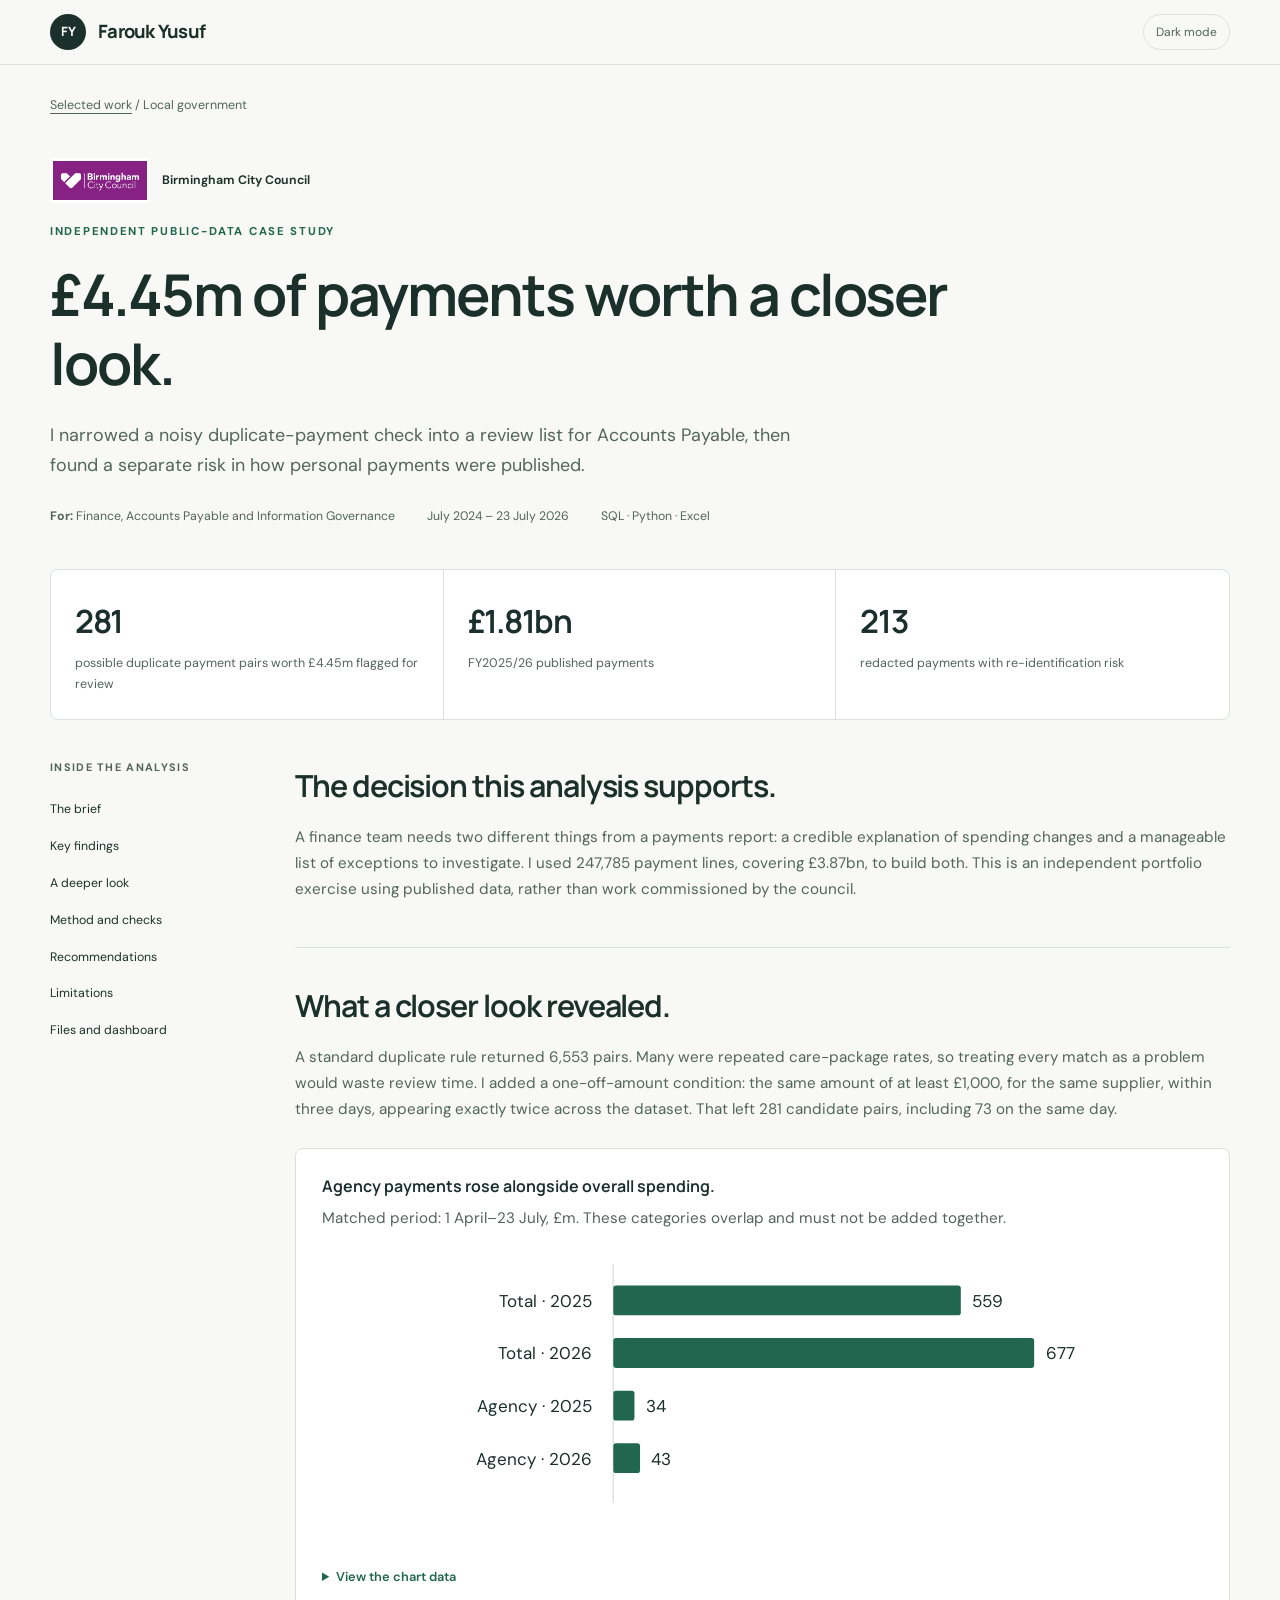
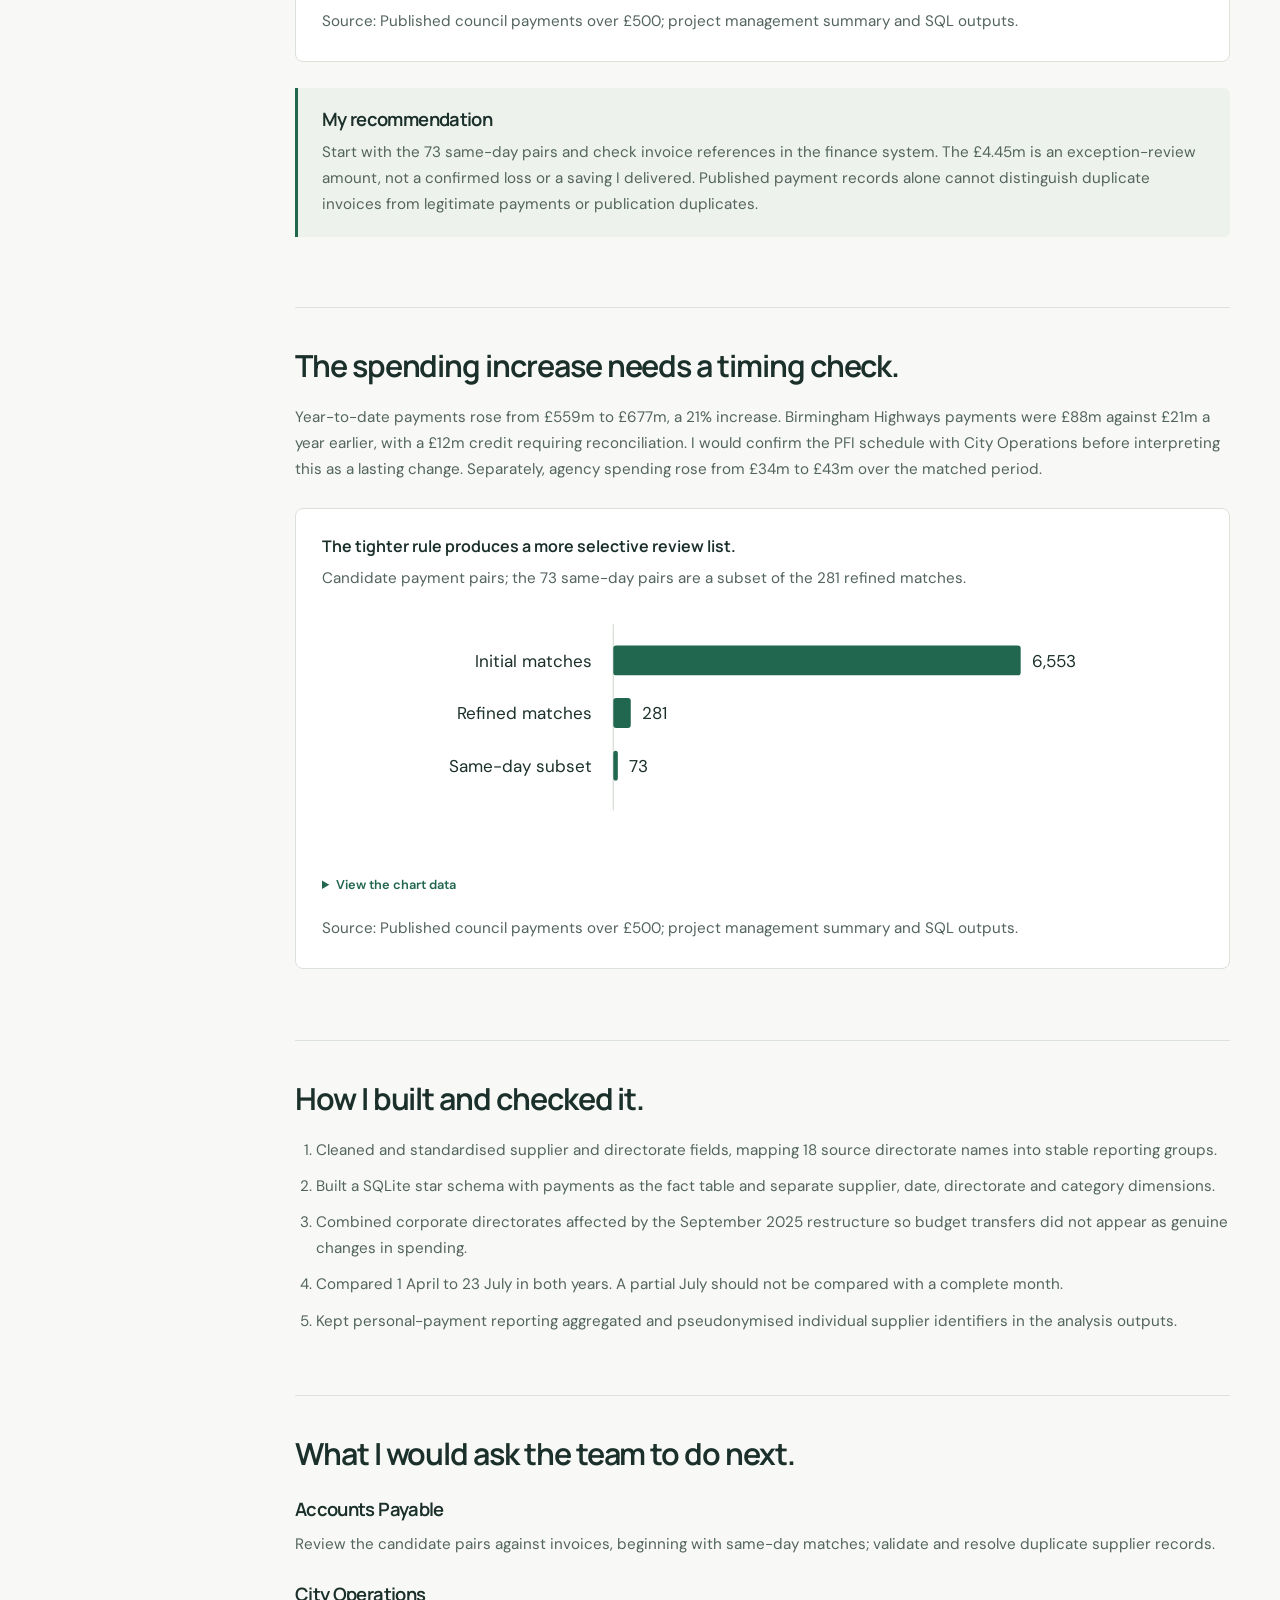
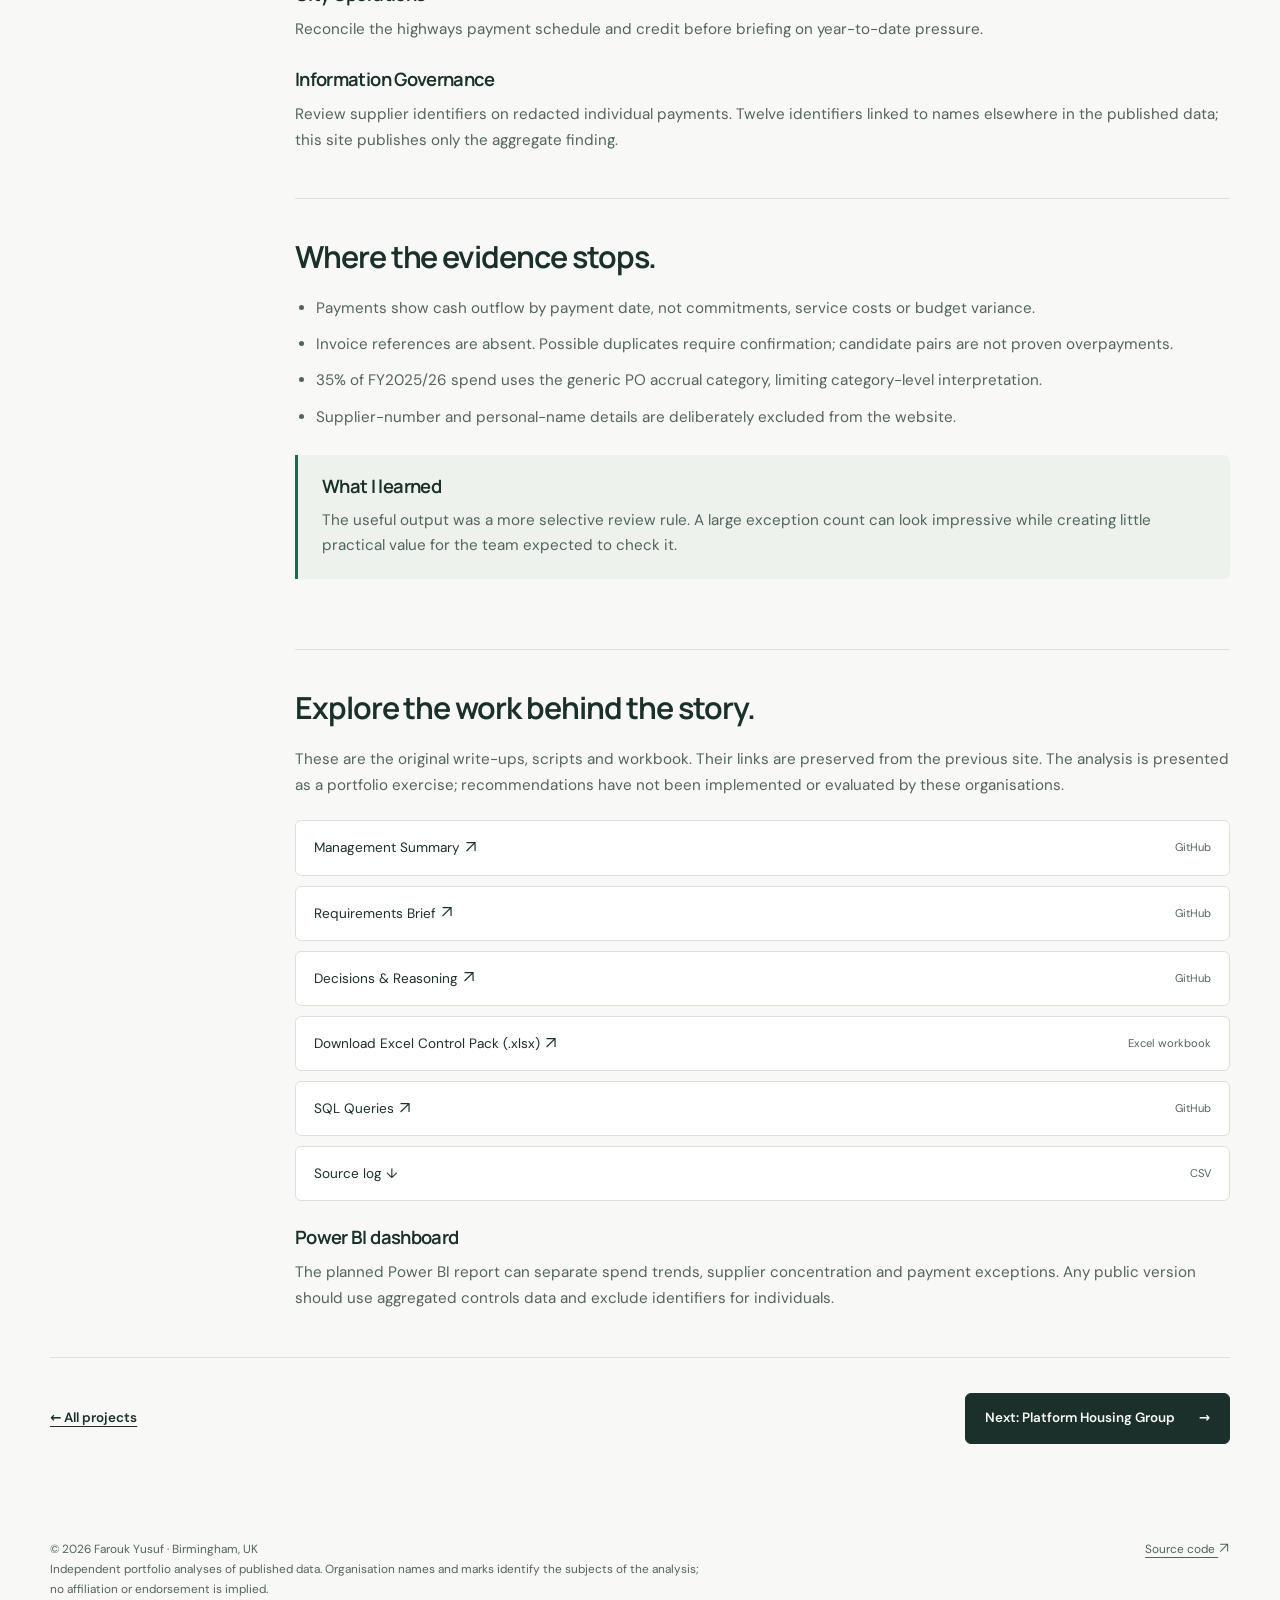
==== case-studies/birmingham-payments.html @ a1e1ee15 "Apply supplied journey script and smooth milestone animation" ====
<!doctype html>
<html lang="en-GB"><head><meta charset="utf-8"><meta name="viewport" content="width=device-width, initial-scale=1">
<title>Birmingham City Council analysis | Farouk Yusuf</title><meta name="description" content="I narrowed a noisy duplicate-payment check into a review list for Accounts Payable, then found a separate risk in how personal payments were published.">
<meta name="theme-color" content="#1b302b"><link rel="icon" href="../assets/favicon.svg" type="image/svg+xml">
<link rel="stylesheet" href="../assets/css/site.css"><script src="../assets/js/site.js" defer></script></head>
<body><a class="skip-link" href="#main">Skip to content</a>
    <header class="site-header"><div class="container nav">
      <a class="brand" href="../index.html"><span class="brand-mark" aria-hidden="true">FY</span>Farouk Yusuf<span class="sr-only">, home</span></a>
      <button class="theme-button" data-theme-toggle aria-pressed="false" hidden>Dark mode</button>
    </div></header><main class="container" id="main"><div class="breadcrumb"><a href="../index.html#projects">Selected work</a> / Local government</div><div class="case-hero"><div class="organisation"><img class="org-logo" src="../assets/logos/bcc.png" alt="Birmingham City Council" width="100" height="45"><span>Birmingham City Council</span></div><span class="eyebrow">Independent public-data case study</span><h1>£4.45m of payments worth a closer look.</h1><p class="lead">I narrowed a noisy duplicate-payment check into a review list for Accounts Payable, then found a separate risk in how personal payments were published.</p><div class="case-meta"><span><strong>For:</strong> Finance, Accounts Payable and Information Governance</span><span>July 2024 – 23 July 2026</span><span>SQL · Python · Excel</span></div></div><div class="metric-grid"><div class="metric"><strong>281</strong><span>possible duplicate payment pairs worth £4.45m flagged for review</span></div><div class="metric"><strong>£1.81bn</strong><span>FY2025/26 published payments</span></div><div class="metric"><strong>213</strong><span>redacted payments with re-identification risk</span></div></div><div class="case-layout"><nav class="case-nav" aria-label="On this page"><strong>Inside the analysis</strong><a href="#brief">The brief</a><a href="#findings">Key findings</a><a href="#detail">A deeper look</a><a href="#method">Method and checks</a><a href="#actions">Recommendations</a><a href="#limitations">Limitations</a><a href="#files">Files and dashboard</a></nav><div class="case-content"><section class="story-section" id="brief"><h2>The decision this analysis supports.</h2><p>A finance team needs two different things from a payments report: a credible explanation of spending changes and a manageable list of exceptions to investigate. I used 247,785 payment lines, covering £3.87bn, to build both. This is an independent portfolio exercise using published data, rather than work commissioned by the council.</p></section><section class="story-section" id="findings"><h2>What a closer look revealed.</h2><p>A standard duplicate rule returned 6,553 pairs. Many were repeated care-package rates, so treating every match as a problem would waste review time. I added a one-off-amount condition: the same amount of at least £1,000, for the same supplier, within three days, appearing exactly twice across the dataset. That left 281 candidate pairs, including 73 on the same day.</p><figure class="chart-panel"><figcaption>Agency payments rose alongside overall spending.</figcaption>
    <p class="chart-subtitle">Matched period: 1 April–23 July, £m. These categories overlap and must not be added together.</p><svg class="chart" viewBox="0 0 620 208" role="img" aria-label="Agency payments rose alongside overall spending."><title>Values are available in the accompanying data table</title><line class="axis" x1="205.00" y1="10" x2="205.00" y2="178"/><text x="190" y="40" text-anchor="end">Total · 2025</text><rect class="bar" x="205.00" y="25" width="244.56" height="21" rx="2"><title>Total · 2025: 559</title></rect><text x="457.56" y="40">559</text><text x="190" y="77" text-anchor="end">Total · 2026</text><rect class="bar" x="205.00" y="62" width="296.19" height="21" rx="2"><title>Total · 2026: 677</title></rect><text x="509.19" y="77">677</text><text x="190" y="114" text-anchor="end">Agency · 2025</text><rect class="bar" x="205.00" y="99" width="14.88" height="21" rx="2"><title>Agency · 2025: 34</title></rect><text x="227.88" y="114">34</text><text x="190" y="151" text-anchor="end">Agency · 2026</text><rect class="bar" x="205.00" y="136" width="18.81" height="21" rx="2"><title>Agency · 2026: 43</title></rect><text x="231.81" y="151">43</text></svg>
    <details><summary>View the chart data</summary><div class="table-scroll" tabindex="0" role="region" aria-label="Agency payments rose alongside overall spending."><table><caption>Agency payments rose alongside overall spending.</caption><thead><tr><th scope="col">Payment group</th><th scope="col">2025 (£m)</th><th scope="col">2026 (£m)</th></tr></thead><tbody><tr><td>All payments</td><td>559</td><td>677</td></tr><tr><td>Agency staff</td><td>34</td><td>43</td></tr></tbody></table></div></details>
    <p class="chart-source">Source: Published council payments over £500; project management summary and SQL outputs.</p></figure><div class="callout"><h3>My recommendation</h3><p>Start with the 73 same-day pairs and check invoice references in the finance system. The £4.45m is an exception-review amount, not a confirmed loss or a saving I delivered. Published payment records alone cannot distinguish duplicate invoices from legitimate payments or publication duplicates.</p></div></section><section class="story-section" id="detail"><h2>The spending increase needs a timing check.</h2><p>Year-to-date payments rose from £559m to £677m, a 21% increase. Birmingham Highways payments were £88m against £21m a year earlier, with a £12m credit requiring reconciliation. I would confirm the PFI schedule with City Operations before interpreting this as a lasting change. Separately, agency spending rose from £34m to £43m over the matched period.</p><figure class="chart-panel"><figcaption>The tighter rule produces a more selective review list.</figcaption>
    <p class="chart-subtitle">Candidate payment pairs; the 73 same-day pairs are a subset of the 281 refined matches.</p><svg class="chart" viewBox="0 0 620 171" role="img" aria-label="The tighter rule produces a more selective review list."><title>Values are available in the accompanying data table</title><line class="axis" x1="205.00" y1="10" x2="205.00" y2="141"/><text x="190" y="40" text-anchor="end">Initial matches</text><rect class="bar" x="205.00" y="25" width="286.69" height="21" rx="2"><title>Initial matches: 6553</title></rect><text x="499.69" y="40">6,553</text><text x="190" y="77" text-anchor="end">Refined matches</text><rect class="bar" x="205.00" y="62" width="12.29" height="21" rx="2"><title>Refined matches: 281</title></rect><text x="225.29" y="77">281</text><text x="190" y="114" text-anchor="end">Same-day subset</text><rect class="bar" x="205.00" y="99" width="3.19" height="21" rx="2"><title>Same-day subset: 73</title></rect><text x="216.19" y="114">73</text></svg>
    <details><summary>View the chart data</summary><div class="table-scroll" tabindex="0" role="region" aria-label="The tighter rule produces a more selective review list."><table><caption>The tighter rule produces a more selective review list.</caption><thead><tr><th scope="col">Rule</th><th scope="col">Candidate pairs</th></tr></thead><tbody><tr><td>Initial matching rule</td><td>6553</td></tr><tr><td>One-off-amount condition</td><td>281</td></tr><tr><td>Same-day subset</td><td>73</td></tr></tbody></table></div></details>
    <p class="chart-source">Source: Published council payments over £500; project management summary and SQL outputs.</p></figure></section><section class="story-section" id="method"><h2>How I built and checked it.</h2><ol><li>Cleaned and standardised supplier and directorate fields, mapping 18 source directorate names into stable reporting groups.</li><li>Built a SQLite star schema with payments as the fact table and separate supplier, date, directorate and category dimensions.</li><li>Combined corporate directorates affected by the September 2025 restructure so budget transfers did not appear as genuine changes in spending.</li><li>Compared 1 April to 23 July in both years. A partial July should not be compared with a complete month.</li><li>Kept personal-payment reporting aggregated and pseudonymised individual supplier identifiers in the analysis outputs.</li></ol></section><section class="story-section" id="actions"><h2>What I would ask the team to do next.</h2><h3>Accounts Payable</h3><p>Review the candidate pairs against invoices, beginning with same-day matches; validate and resolve duplicate supplier records.</p><h3>City Operations</h3><p>Reconcile the highways payment schedule and credit before briefing on year-to-date pressure.</p><h3>Information Governance</h3><p>Review supplier identifiers on redacted individual payments. Twelve identifiers linked to names elsewhere in the published data; this site publishes only the aggregate finding.</p></section><section class="story-section" id="limitations"><h2>Where the evidence stops.</h2><ul><li>Payments show cash outflow by payment date, not commitments, service costs or budget variance.</li><li>Invoice references are absent. Possible duplicates require confirmation; candidate pairs are not proven overpayments.</li><li>35% of FY2025/26 spend uses the generic PO accrual category, limiting category-level interpretation.</li><li>Supplier-number and personal-name details are deliberately excluded from the website.</li></ul><div class="callout"><h3>What I learned</h3><p>The useful output was a more selective review rule. A large exception count can look impressive while creating little practical value for the team expected to check it.</p></div></section><section class="story-section" id="files"><h2>Explore the work behind the story.</h2><p>These are the original write-ups, scripts and workbook. Their links are preserved from the previous site. The analysis is presented as a portfolio exercise; recommendations have not been implemented or evaluated by these organisations.</p><div class="resource-list"><a href="https://github.com/farouk-yusuf/farouk-yusuf.github.io/blob/main/projects/01_BCC_Payments/outputs/00_Management_Summary.md" target="_blank" rel="noopener"><span>Management Summary <svg class="arrow-icon" viewBox="0 0 16 16" aria-hidden="true"><path d="M3 13 13 3M3 3h10v10"/></svg></span><small>GitHub</small></a><a href="https://github.com/farouk-yusuf/farouk-yusuf.github.io/blob/main/projects/01_BCC_Payments/outputs/01_Requirements_Brief.md" target="_blank" rel="noopener"><span>Requirements Brief <svg class="arrow-icon" viewBox="0 0 16 16" aria-hidden="true"><path d="M3 13 13 3M3 3h10v10"/></svg></span><small>GitHub</small></a><a href="https://github.com/farouk-yusuf/farouk-yusuf.github.io/blob/main/projects/01_BCC_Payments/outputs/02_Decisions_and_Reasoning.md" target="_blank" rel="noopener"><span>Decisions &amp; Reasoning <svg class="arrow-icon" viewBox="0 0 16 16" aria-hidden="true"><path d="M3 13 13 3M3 3h10v10"/></svg></span><small>GitHub</small></a><a href="https://github.com/farouk-yusuf/farouk-yusuf.github.io/raw/main/projects/01_BCC_Payments/outputs/BCC_Spend_and_Payment_Controls_Pack.xlsx" target="_blank" rel="noopener"><span>Download Excel Control Pack (.xlsx) <svg class="arrow-icon" viewBox="0 0 16 16" aria-hidden="true"><path d="M3 13 13 3M3 3h10v10"/></svg></span><small>Excel workbook</small></a><a href="https://github.com/farouk-yusuf/farouk-yusuf.github.io/tree/main/projects/01_BCC_Payments/sql" target="_blank" rel="noopener"><span>SQL Queries <svg class="arrow-icon" viewBox="0 0 16 16" aria-hidden="true"><path d="M3 13 13 3M3 3h10v10"/></svg></span><small>GitHub</small></a><a href="../projects/01_BCC_Payments/source_log.csv" download><span>Source log ↓</span><small>CSV</small></a></div><h3>Power BI dashboard</h3><p>The planned Power BI report can separate spend trends, supplier concentration and payment exceptions. Any public version should use aggregated controls data and exclude identifiers for individuals.</p></section></div></div><div class="next-project"><a class="text-link" href="../index.html#projects">← All projects</a><a class="button" href="platform-housing.html">Next: Platform Housing Group <span aria-hidden="true">→</span></a></div></main><footer class="container site-footer"><p>© 2026 Farouk Yusuf · Birmingham, UK<br>Independent portfolio analyses of published data. Organisation names and marks identify the subjects of the analysis; no affiliation or endorsement is implied.</p><a href="https://github.com/farouk-yusuf/farouk-yusuf.github.io" target="_blank" rel="noopener">Source code <svg class="arrow-icon" viewBox="0 0 16 16" aria-hidden="true"><path d="M3 13 13 3M3 3h10v10"/></svg></a></footer></body></html>
---- assets/css/site.css ----
/* Shared visual system. Static pages and charts require no client-side library. */
@font-face { font-family:'DM Sans'; src:url('../fonts/dm-sans-latin.woff2') format('woff2'); font-weight:100 1000; font-style:normal; font-display:swap; }
@font-face { font-family:'Manrope'; src:url('../fonts/manrope-latin.woff2') format('woff2'); font-weight:200 800; font-style:normal; font-display:swap; }

:root {
  color-scheme: light;
  --bg: #f8f9f6; --surface: #fff; --soft: #eef2ec;
  --ink: #1b302b; --muted: #53645e; --line: #dbe2d9;
  --accent: #21664f; --accent-soft: #e4eee4; --warm: #a84d2e;
  --chart-muted: #91a89a; --hero: #e9eee4; --serif: Georgia, 'Times New Roman', serif;
  --body: 'DM Sans', system-ui, sans-serif; --heading: 'Manrope', system-ui, sans-serif;
}
@media (prefers-color-scheme: dark) {
  :root:not([data-theme='light']) { color-scheme: dark; --bg:#14221e; --surface:#1b2d26; --soft:#24382f; --ink:#edf2e8; --muted:#bdcbbc; --line:#3a5044; --accent:#a2d0b0; --accent-soft:#294936; --warm:#f2b18e; --chart-muted:#6e9280; --hero:#20382c; }
}
:root[data-theme='dark'] { color-scheme:dark; --bg:#14221e; --surface:#1b2d26; --soft:#24382f; --ink:#edf2e8; --muted:#bdcbbc; --line:#3a5044; --accent:#a2d0b0; --accent-soft:#294936; --warm:#f2b18e; --chart-muted:#6e9280; --hero:#20382c; }
* { box-sizing:border-box; }
html { scroll-behavior:smooth; scroll-padding-top:100px; }
body { margin:0; background:var(--bg); color:var(--ink); font:16px/1.7 var(--body); -webkit-font-smoothing:antialiased; }
::selection { background:var(--accent-soft); }
a { color:inherit; text-underline-offset:4px; }
a:hover { color:var(--accent); }
button { font:inherit; cursor:pointer; }
button, a { -webkit-tap-highlight-color:transparent; }
:focus-visible { outline:3px solid var(--warm); outline-offset:5px; }
img, svg { max-width:100%; }
.arrow-icon { display:inline-block; width:1em; height:1em; vertical-align:-.1em; fill:none; stroke:currentColor; stroke-width:1.4; flex-shrink:0; }
[hidden] { display:none !important; }
h1,h2,h3,h4,p,figure { margin:0; }
h1,h2,h3,h4 { font-family:var(--heading); font-weight:650; line-height:1.2; letter-spacing:-.035em; }
p + p { margin-top:1rem; }
h1 { font-size:clamp(2.5rem,5.3vw,4.9rem); }
h2 { font-size:clamp(1.9rem,3.2vw,2.8rem); }
h3 { font-size:1.35rem; }
ul,ol { padding-left:1.3rem; }
li + li { margin-top:.65rem; }
.container { width:min(1180px,calc(100% - 80px)); margin-inline:auto; }
.skip-link { position:fixed; top:-100px; left:20px; z-index:100; background:var(--surface); padding:12px 20px; }
.skip-link:focus { top:12px; }
.site-header { background:var(--bg); border-bottom:1px solid var(--line); position:sticky; top:0; z-index:20; }
.nav { min-height:64px; display:flex; align-items:center; justify-content:space-between; gap:24px; }
.brand { display:flex; align-items:center; gap:12px; text-decoration:none; font-family:var(--heading); font-weight:750; letter-spacing:-.04em; font-size:1.15rem; }
.brand-mark { background:var(--ink); color:var(--bg); border-radius:50%; width:36px; height:36px; display:grid; place-items:center; font-size:.8rem; letter-spacing:0; }
.theme-button { background:none; border:1px solid var(--line); color:var(--muted); border-radius:30px; padding:7px 12px; font-size:.75rem; min-height:36px; }
.eyebrow { font-size:.71rem; font-weight:700; text-transform:uppercase; letter-spacing:.15em; color:var(--accent); display:block; margin-bottom:18px; }
.actions { display:flex; flex-wrap:wrap; align-items:center; gap:20px; margin-top:28px; }
.button { display:inline-flex; gap:24px; align-items:center; justify-content:space-between; background:var(--ink); color:var(--bg); border:1px solid var(--ink); border-radius:6px; text-decoration:none; font-size:.84rem; font-weight:600; padding:13px 19px; min-height:48px; }
.button:hover { background:var(--accent); color:var(--bg); border-color:var(--accent); }
.text-link { font-size:.84rem; font-weight:600; }
.section { padding:76px 0; }
.sr-only { position:absolute; width:1px; height:1px; padding:0; margin:-1px; overflow:hidden; clip:rect(0,0,0,0); white-space:nowrap; border:0; }
.organisation { display:flex; gap:12px; align-items:center; margin-bottom:19px; font-size:.77rem; font-weight:650; }
.org-symbol { border:1px solid var(--line); background:var(--surface); min-width:38px; height:38px; border-radius:6px; display:grid; place-items:center; font-size:.68rem; color:var(--accent); letter-spacing:-.03em; }
.org-logo { max-width:120px; max-height:45px; object-fit:contain; background:#fff; border-radius:3px; padding:3px; }
.org-logo.nhs { width:58px; height:40px; object-fit:cover; }
.tags { display:flex; flex-wrap:wrap; gap:6px; }
.tag { background:var(--soft); border-radius:4px; padding:4px 8px; font-size:.66rem; color:var(--muted); }
.site-footer { padding:35px 0; font-size:.74rem; color:var(--muted); display:flex; justify-content:space-between; gap:30px; }
.site-footer p { max-width:650px; }

/* Case studies */
.breadcrumb { font-size:.78rem; color:var(--muted); padding-top:30px; }
.case-hero { padding:42px 0; max-width:950px; }
.case-hero h1 { font-size:clamp(2.3rem,4.5vw,4rem); margin-bottom:22px; }
.case-hero .lead { max-width:780px; font-size:1.12rem; color:var(--muted); }
.case-meta { display:flex; flex-wrap:wrap; gap:14px 32px; margin-top:25px; color:var(--muted); font-size:.77rem; }
.metric-grid { display:grid; grid-template-columns:repeat(3,1fr); background:var(--surface); border:1px solid var(--line); border-radius:8px; margin:0 0 38px; }
.metric { padding:24px; border-right:1px solid var(--line); }
.metric:last-child { border:0; }
.metric strong { display:block; font-family:var(--heading); font-size:2rem; font-weight:650; letter-spacing:-.04em; }
.metric span { color:var(--muted); font-size:.78rem; display:block; margin-top:5px; }
.case-layout { display:grid; grid-template-columns:190px minmax(0,1fr); gap:55px; align-items:start; }
.case-nav { position:sticky; top:115px; font-size:.77rem; padding-bottom:20px; }
.case-nav strong { display:block; font-size:.68rem; text-transform:uppercase; letter-spacing:.12em; margin-bottom:14px; color:var(--muted); }
.case-nav a { display:block; padding:8px 0; text-decoration:none; }
.case-content { min-width:0; }
.story-section { padding:10px 0 45px; }
.story-section + .story-section { border-top:1px solid var(--line); padding-top:40px; }
.story-section h2 { font-size:1.9rem; margin-bottom:20px; }
.story-section h3 { font-size:1.15rem; margin:25px 0 12px; }
.story-section p,.story-section li { color:var(--muted); font-size:.95rem; }
.story-section strong { color:var(--ink); }
.callout { border-left:3px solid var(--accent); padding:20px 24px; background:var(--soft); margin:25px 0; border-radius:0 6px 6px 0; }
.callout h3 { margin:0 0 10px; }
.chart-panel { border:1px solid var(--line); background:var(--surface); padding:26px; border-radius:8px; margin:26px 0; }
.chart-panel figcaption { font-family:var(--heading); font-size:1rem; font-weight:650; line-height:1.4; margin-bottom:8px; }
.chart-subtitle { color:var(--muted); font-size:.75rem; margin-bottom:18px; }
.chart { width:100%; height:auto; display:block; overflow:visible; color:var(--ink); }
.chart text { fill:currentColor; font-family:var(--body); font-size:12px; }
.chart .axis { stroke:var(--line); stroke-width:1; }
.chart .bar { fill:var(--accent); }
.chart .muted-bar { fill:var(--chart-muted); }
.chart .warm-bar { fill:var(--warm); }
.chart .series { fill:none; stroke:var(--accent); stroke-width:3; stroke-linejoin:round; }
.chart .point { fill:var(--accent); }
.chart .threshold { stroke:var(--warm); stroke-width:1.5; stroke-dasharray:5 4; }
.chart-source { font-size:.7rem; color:var(--muted); margin-top:15px; }
details { margin-top:15px; }
summary { color:var(--accent); cursor:pointer; font-size:.8rem; font-weight:600; padding:6px 0; }
.table-scroll { overflow-x:auto; margin-top:12px; }
table { width:100%; border-collapse:collapse; font-size:.78rem; text-align:left; }
th,td { padding:10px 12px; border-bottom:1px solid var(--line); vertical-align:top; }
th { color:var(--ink); font-weight:650; background:var(--soft); }
td { color:var(--muted); }
caption { text-align:left; font-weight:600; padding:10px 0; }
.resource-list { display:grid; gap:10px; margin:22px 0; }
.resource-list a { display:flex; align-items:center; justify-content:space-between; gap:25px; padding:15px 18px; background:var(--surface); border:1px solid var(--line); border-radius:6px; text-decoration:none; font-size:.85rem; }
.resource-list a:hover { border-color:var(--accent); }
.resource-list small { color:var(--muted); font-size:.7rem; flex-shrink:0; }
.next-project { border-top:1px solid var(--line); padding:35px 0 60px; display:flex; align-items:center; justify-content:space-between; gap:30px; }
.dashboard-preview { background:var(--surface); border:1px solid var(--line); padding:18px; border-radius:8px; margin:20px 0; }
.dashboard-preview img { display:block; width:100%; }
@media (max-width:1000px) {
  .container { width:calc(100% - 48px); }
  .case-layout { grid-template-columns:150px minmax(0,1fr); gap:30px; }
}
@media (max-width:740px) {
  .container { width:calc(100% - 36px); }
  .nav { flex-wrap:wrap; gap:12px; padding-block:14px; }
  .brand { font-size:1rem; }
  .section { padding:48px 0; }
  .case-layout { display:block; }
  .case-nav { position:static; display:flex; flex-wrap:wrap; gap:0 20px; border-bottom:1px solid var(--line); margin-bottom:28px; }
  .case-nav strong { width:100%; }
  .case-hero { padding:32px 0; }
  .case-hero h1 { font-size:2.6rem; }
  .metric { padding:16px 12px; }
  .metric strong { font-size:1.6rem; }
  .metric span { font-size:.68rem; }
  .chart-panel { padding:18px 12px; }
  .chart text { font-size:13px; }
  .site-footer { flex-direction:column; gap:12px; }
  .next-project { align-items:start; flex-direction:column; }
}
@media (prefers-reduced-motion:reduce) { html { scroll-behavior:auto; } *,*::before,*::after { transition:none !important; animation:none !important; } }
@media print { .site-header,.case-nav,.filter-row,.theme-button { display:none; } body { background:white; color:black; } .container { width:100%; } .case-layout { display:block; } .chart-panel,.project-card { break-inside:avoid; } }
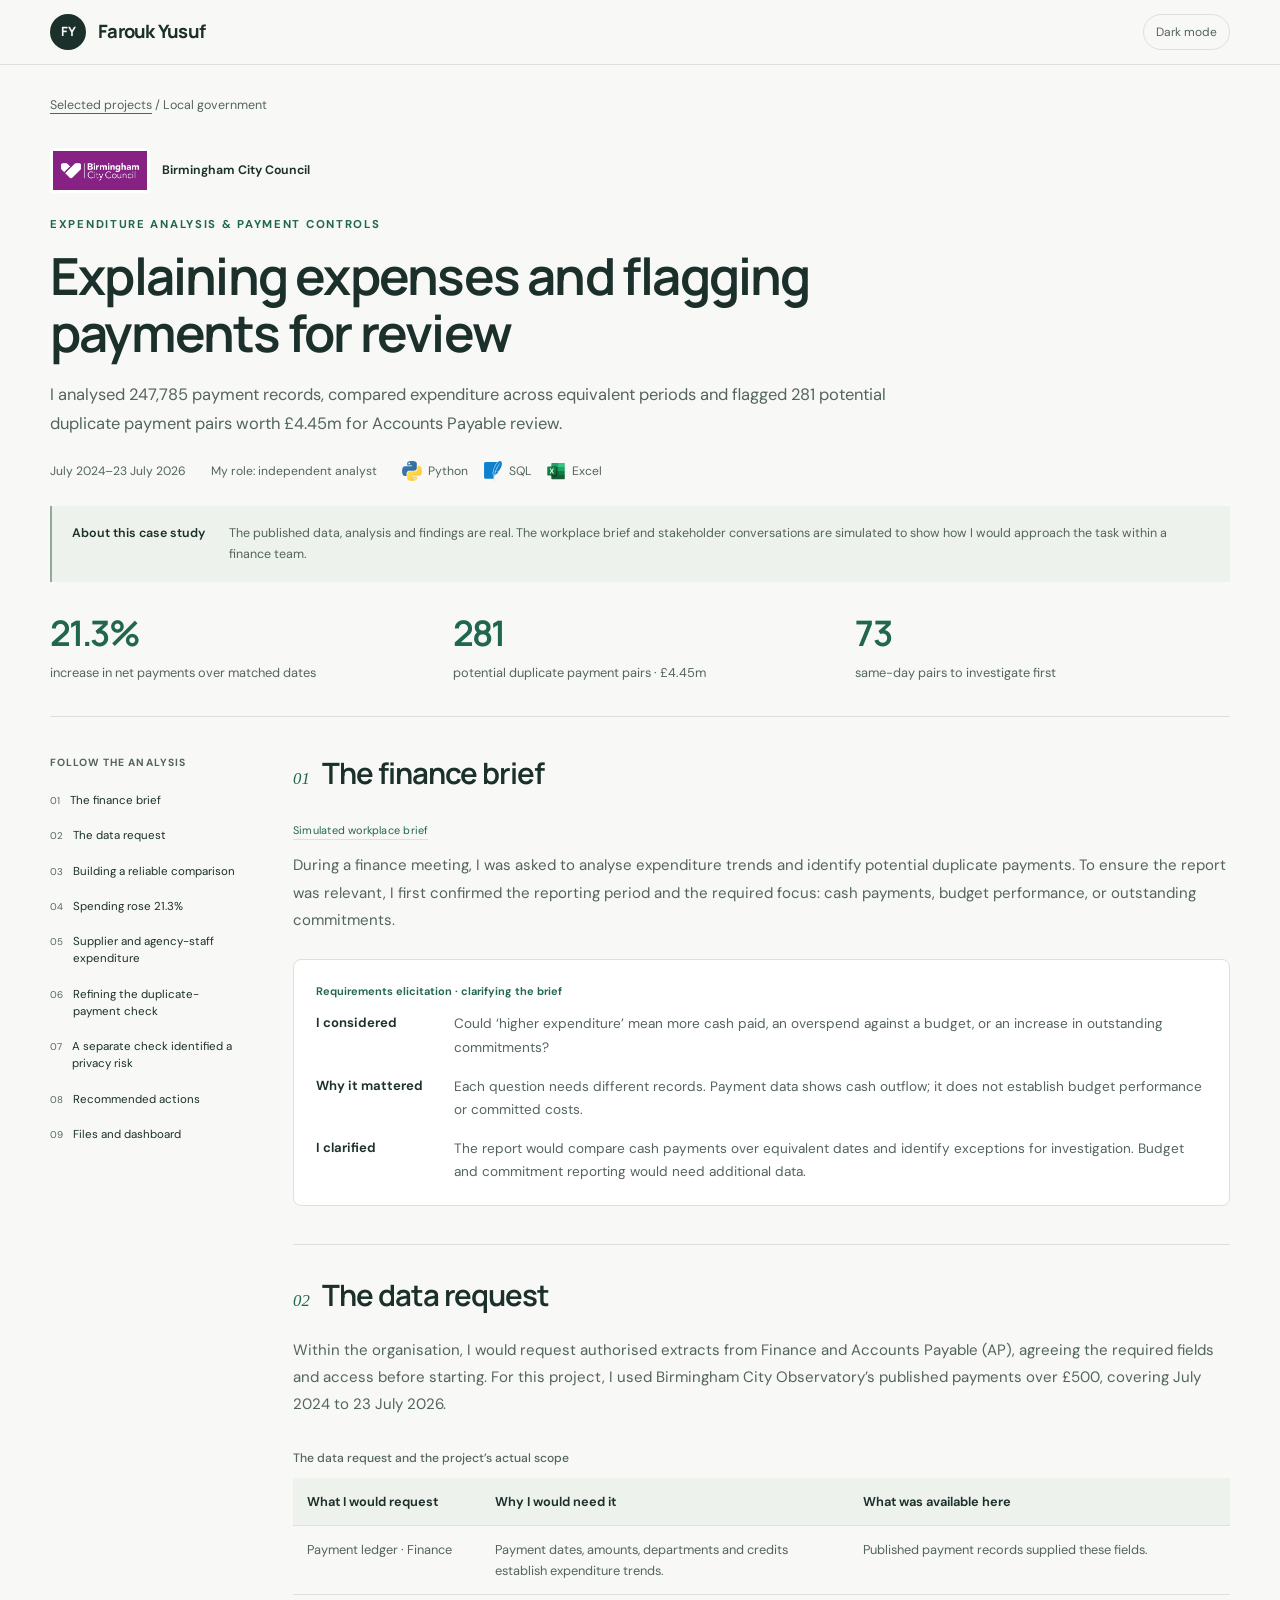
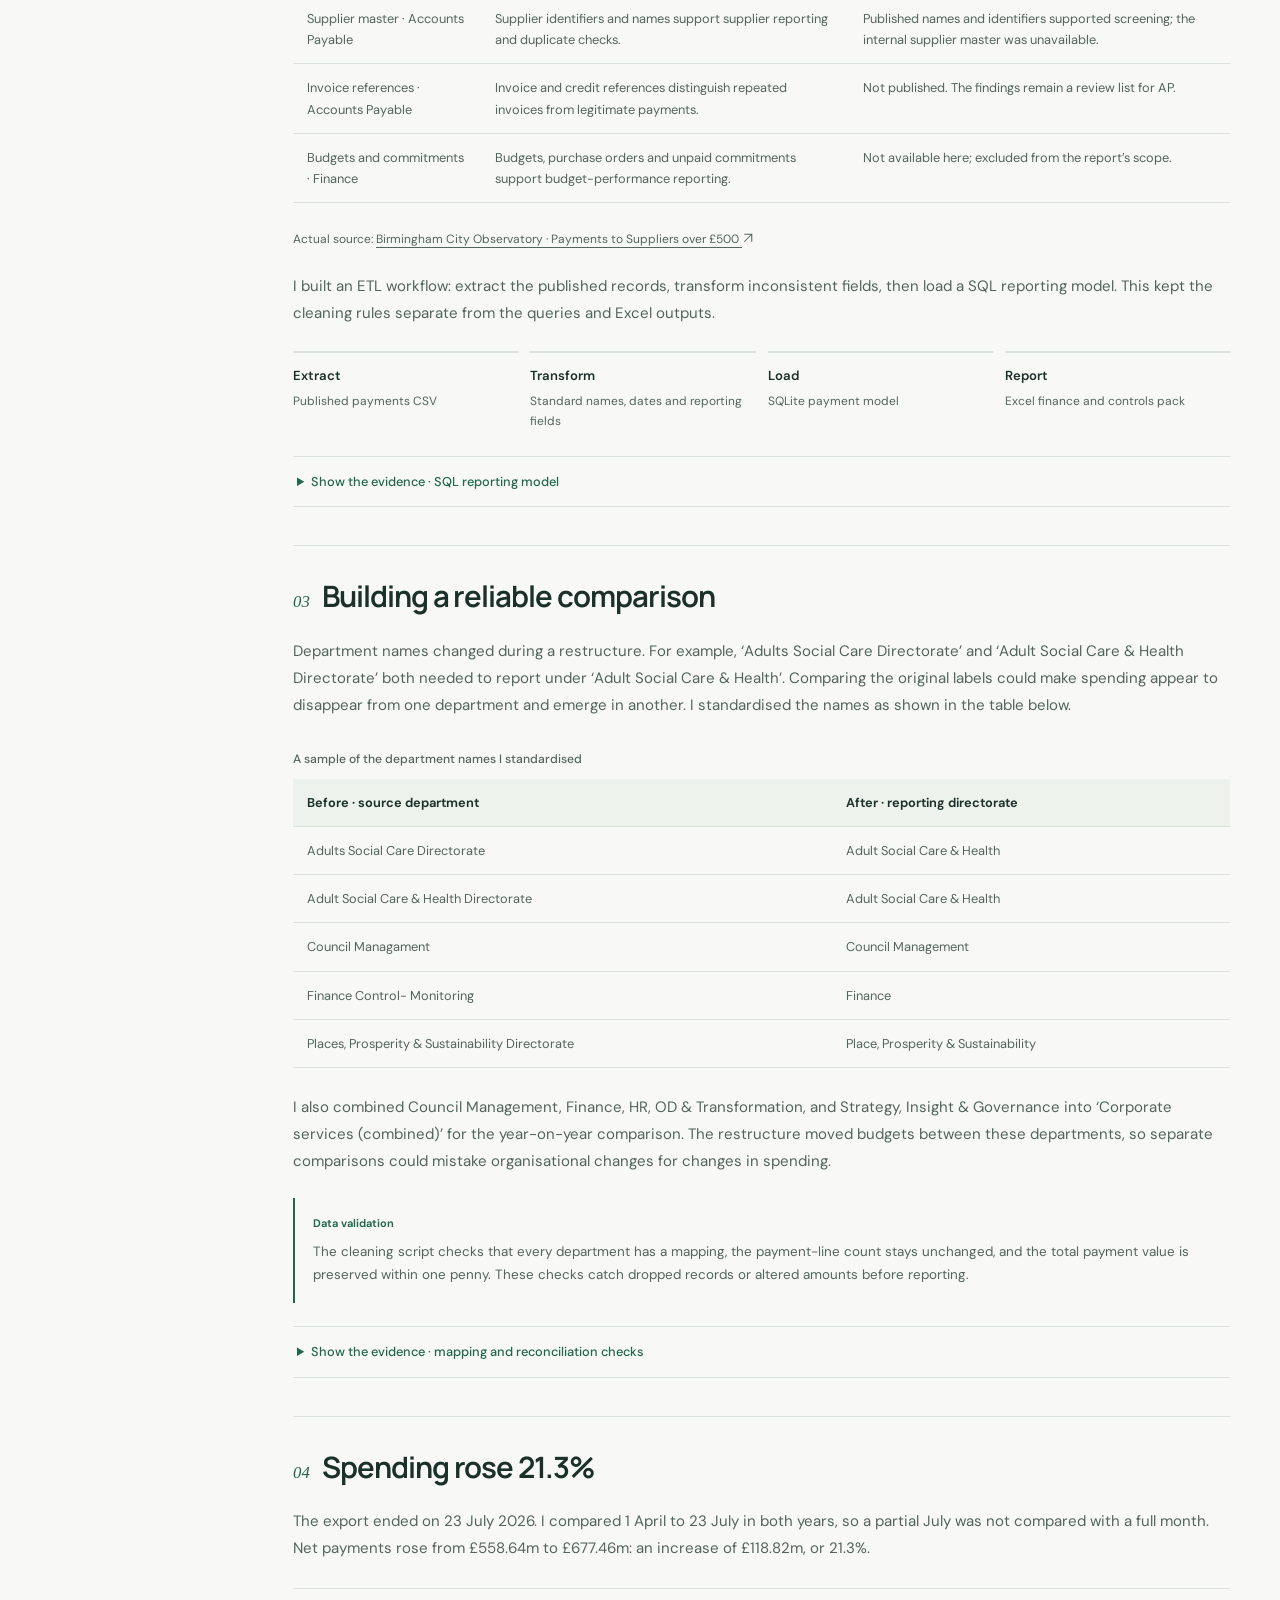
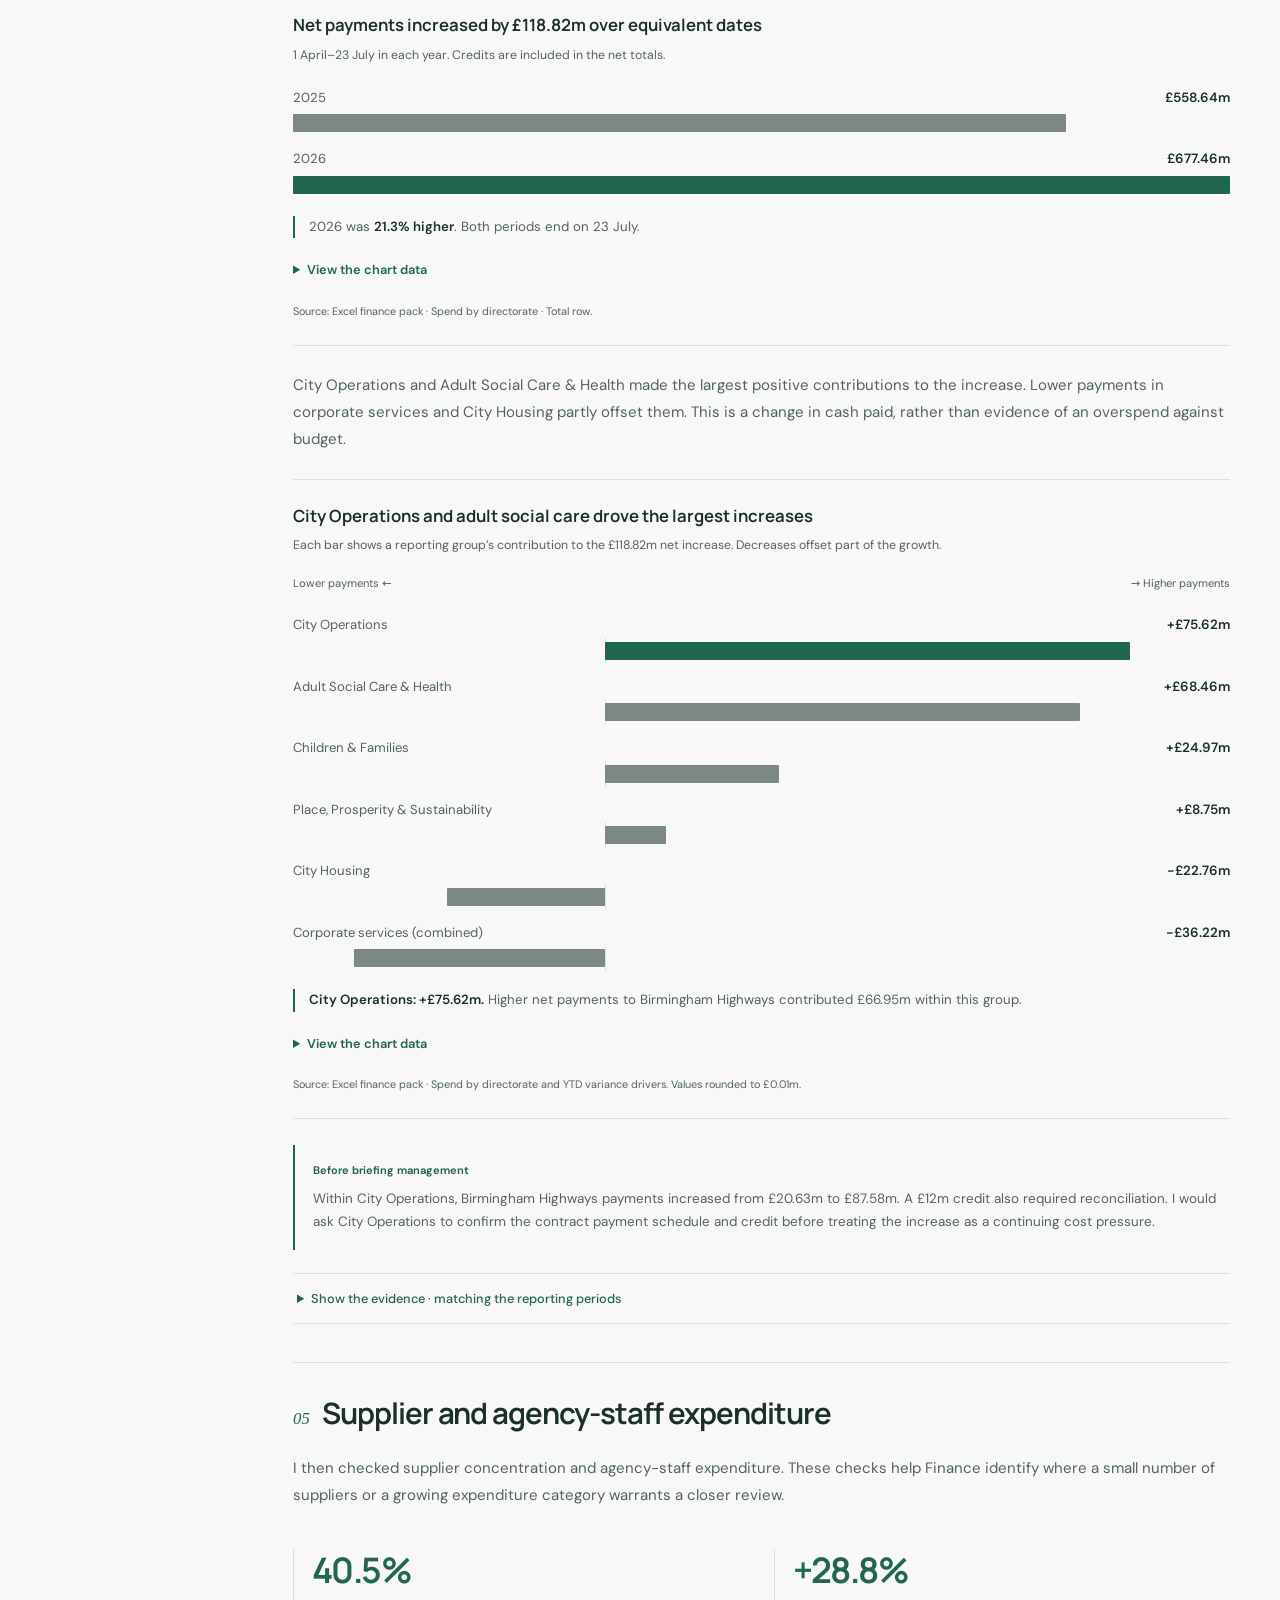
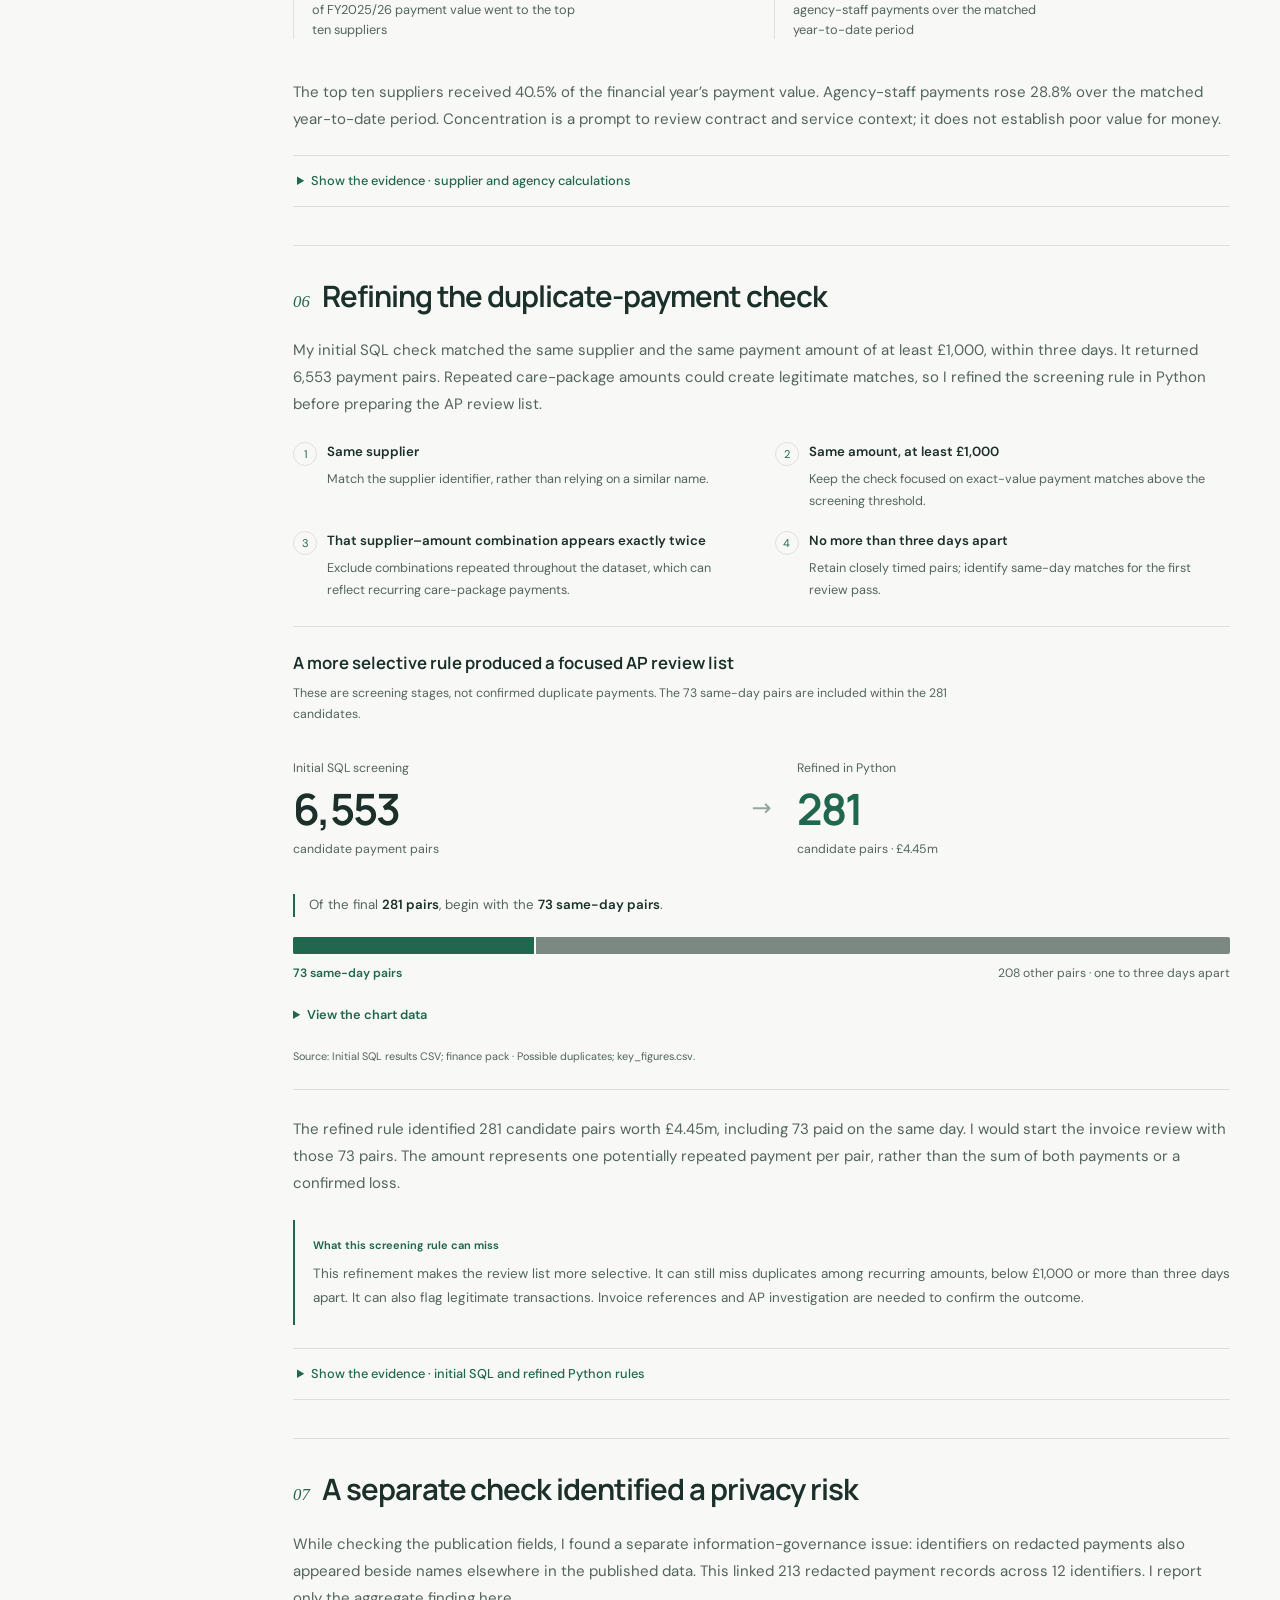
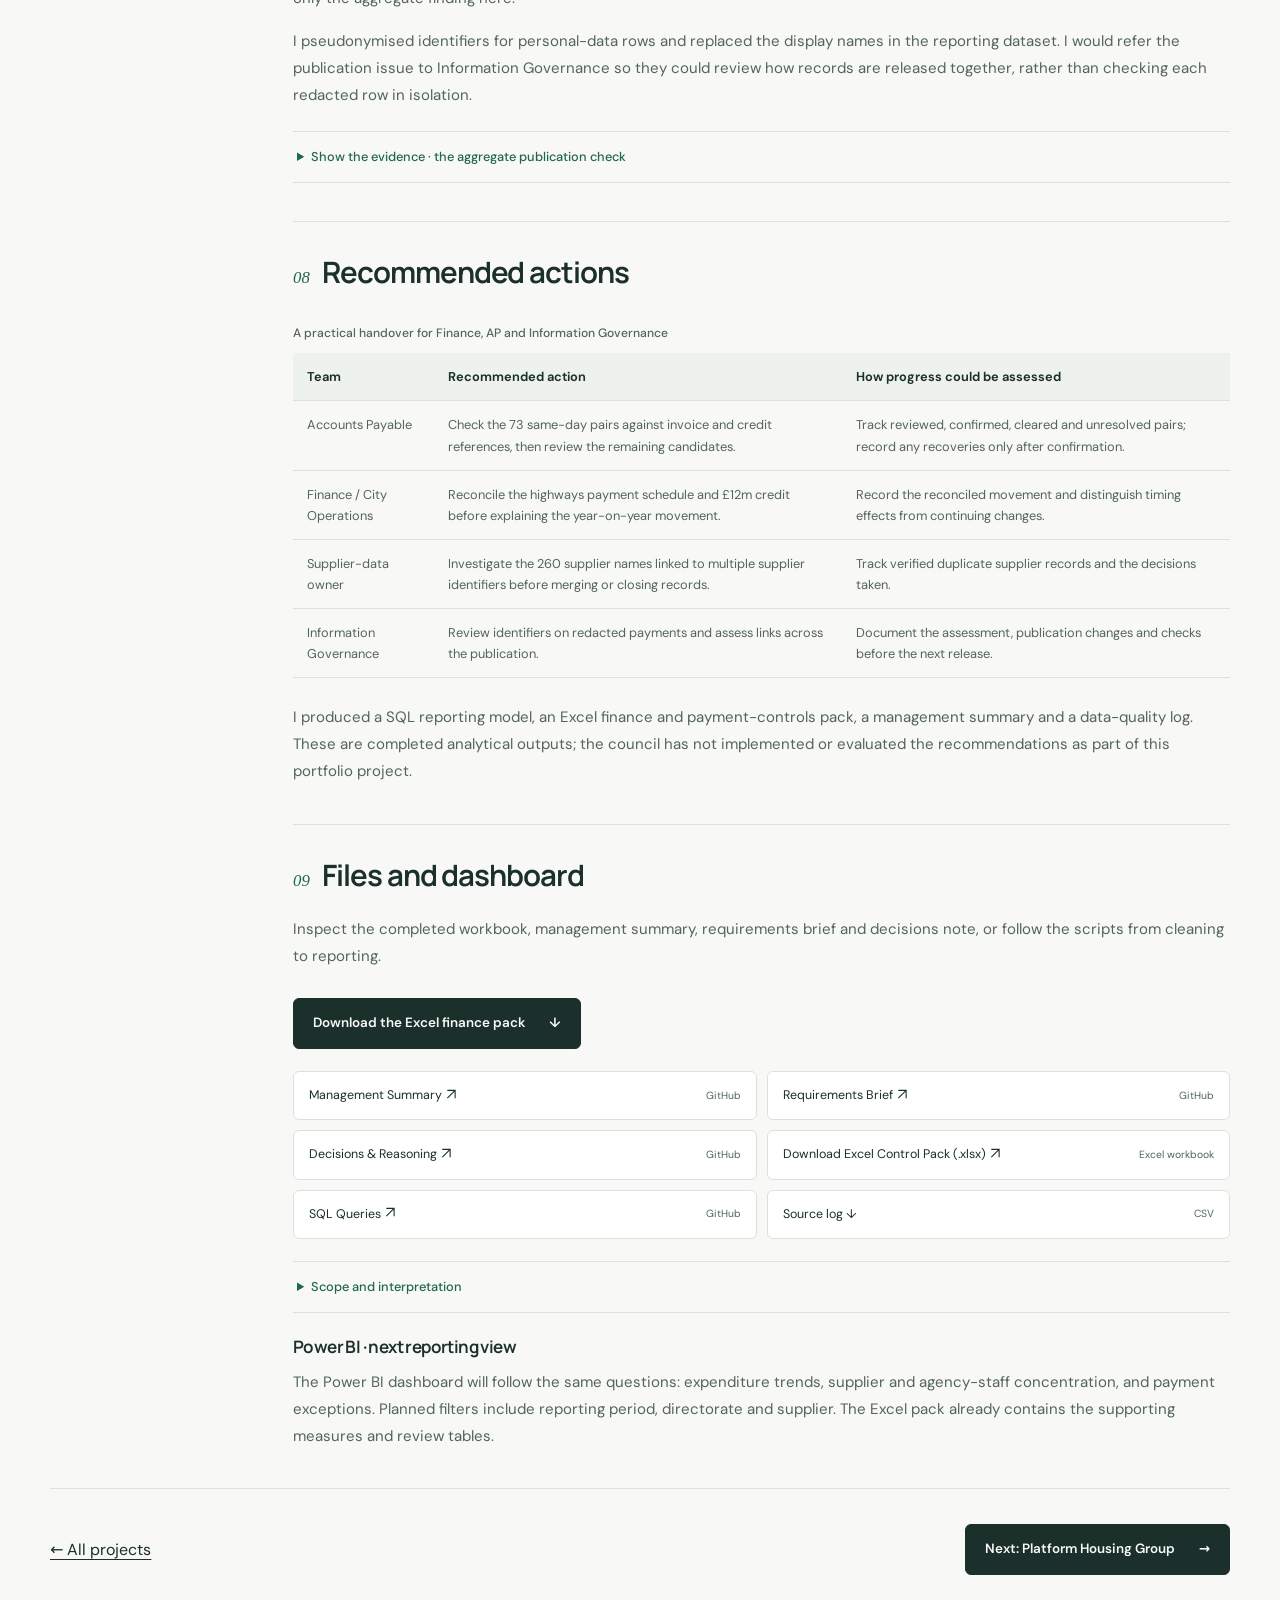
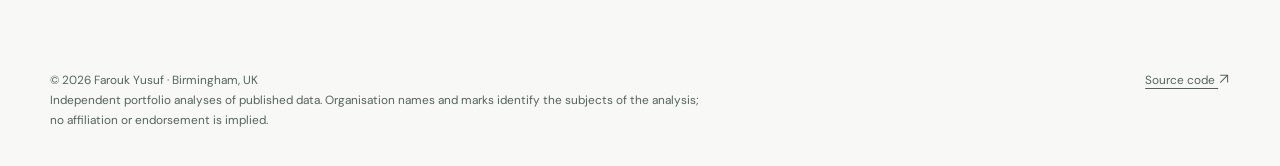
==== commit b7804848: "Rebuild Birmingham case study as an evidence-led finance story" ====
--- a/case-studies/birmingham-payments.html
+++ b/case-studies/birmingham-payments.html
@@ -1,16 +1,41 @@
 <!doctype html>
 <html lang="en-GB"><head><meta charset="utf-8"><meta name="viewport" content="width=device-width, initial-scale=1">
-<title>Birmingham City Council analysis | Farouk Yusuf</title><meta name="description" content="I narrowed a noisy duplicate-payment check into a review list for Accounts Payable, then found a separate risk in how personal payments were published.">
+<title>Explaining expenses and flagging payments for review | Farouk Yusuf</title><meta name="description" content="I analysed 247,785 payment records, compared expenditure across equivalent periods and flagged 281 potential duplicate payment pairs worth £4.45m for Accounts Payable review.">
 <meta name="theme-color" content="#1b302b"><link rel="icon" href="../assets/favicon.svg" type="image/svg+xml">
-<link rel="stylesheet" href="../assets/css/site.css"><script src="../assets/js/site.js" defer></script></head>
+<link rel="stylesheet" href="../assets/css/site.css"><link rel="stylesheet" href="../assets/css/finance.css"><script src="../assets/js/site.js" defer></script></head>
 <body><a class="skip-link" href="#main">Skip to content</a>
     <header class="site-header"><div class="container nav">
       <a class="brand" href="../index.html"><span class="brand-mark" aria-hidden="true">FY</span>Farouk Yusuf<span class="sr-only">, home</span></a>
       <button class="theme-button" data-theme-toggle aria-pressed="false" hidden>Dark mode</button>
-    </div></header><main class="container" id="main"><div class="breadcrumb"><a href="../index.html#projects">Selected work</a> / Local government</div><div class="case-hero"><div class="organisation"><img class="org-logo" src="../assets/logos/bcc.png" alt="Birmingham City Council" width="100" height="45"><span>Birmingham City Council</span></div><span class="eyebrow">Independent public-data case study</span><h1>£4.45m of payments worth a closer look.</h1><p class="lead">I narrowed a noisy duplicate-payment check into a review list for Accounts Payable, then found a separate risk in how personal payments were published.</p><div class="case-meta"><span><strong>For:</strong> Finance, Accounts Payable and Information Governance</span><span>July 2024 – 23 July 2026</span><span>SQL · Python · Excel</span></div></div><div class="metric-grid"><div class="metric"><strong>281</strong><span>possible duplicate payment pairs worth £4.45m flagged for review</span></div><div class="metric"><strong>£1.81bn</strong><span>FY2025/26 published payments</span></div><div class="metric"><strong>213</strong><span>redacted payments with re-identification risk</span></div></div><div class="case-layout"><nav class="case-nav" aria-label="On this page"><strong>Inside the analysis</strong><a href="#brief">The brief</a><a href="#findings">Key findings</a><a href="#detail">A deeper look</a><a href="#method">Method and checks</a><a href="#actions">Recommendations</a><a href="#limitations">Limitations</a><a href="#files">Files and dashboard</a></nav><div class="case-content"><section class="story-section" id="brief"><h2>The decision this analysis supports.</h2><p>A finance team needs two different things from a payments report: a credible explanation of spending changes and a manageable list of exceptions to investigate. I used 247,785 payment lines, covering £3.87bn, to build both. This is an independent portfolio exercise using published data, rather than work commissioned by the council.</p></section><section class="story-section" id="findings"><h2>What a closer look revealed.</h2><p>A standard duplicate rule returned 6,553 pairs. Many were repeated care-package rates, so treating every match as a problem would waste review time. I added a one-off-amount condition: the same amount of at least £1,000, for the same supplier, within three days, appearing exactly twice across the dataset. That left 281 candidate pairs, including 73 on the same day.</p><figure class="chart-panel"><figcaption>Agency payments rose alongside overall spending.</figcaption>
-    <p class="chart-subtitle">Matched period: 1 April–23 July, £m. These categories overlap and must not be added together.</p><svg class="chart" viewBox="0 0 620 208" role="img" aria-label="Agency payments rose alongside overall spending."><title>Values are available in the accompanying data table</title><line class="axis" x1="205.00" y1="10" x2="205.00" y2="178"/><text x="190" y="40" text-anchor="end">Total · 2025</text><rect class="bar" x="205.00" y="25" width="244.56" height="21" rx="2"><title>Total · 2025: 559</title></rect><text x="457.56" y="40">559</text><text x="190" y="77" text-anchor="end">Total · 2026</text><rect class="bar" x="205.00" y="62" width="296.19" height="21" rx="2"><title>Total · 2026: 677</title></rect><text x="509.19" y="77">677</text><text x="190" y="114" text-anchor="end">Agency · 2025</text><rect class="bar" x="205.00" y="99" width="14.88" height="21" rx="2"><title>Agency · 2025: 34</title></rect><text x="227.88" y="114">34</text><text x="190" y="151" text-anchor="end">Agency · 2026</text><rect class="bar" x="205.00" y="136" width="18.81" height="21" rx="2"><title>Agency · 2026: 43</title></rect><text x="231.81" y="151">43</text></svg>
-    <details><summary>View the chart data</summary><div class="table-scroll" tabindex="0" role="region" aria-label="Agency payments rose alongside overall spending."><table><caption>Agency payments rose alongside overall spending.</caption><thead><tr><th scope="col">Payment group</th><th scope="col">2025 (£m)</th><th scope="col">2026 (£m)</th></tr></thead><tbody><tr><td>All payments</td><td>559</td><td>677</td></tr><tr><td>Agency staff</td><td>34</td><td>43</td></tr></tbody></table></div></details>
-    <p class="chart-source">Source: Published council payments over £500; project management summary and SQL outputs.</p></figure><div class="callout"><h3>My recommendation</h3><p>Start with the 73 same-day pairs and check invoice references in the finance system. The £4.45m is an exception-review amount, not a confirmed loss or a saving I delivered. Published payment records alone cannot distinguish duplicate invoices from legitimate payments or publication duplicates.</p></div></section><section class="story-section" id="detail"><h2>The spending increase needs a timing check.</h2><p>Year-to-date payments rose from £559m to £677m, a 21% increase. Birmingham Highways payments were £88m against £21m a year earlier, with a £12m credit requiring reconciliation. I would confirm the PFI schedule with City Operations before interpreting this as a lasting change. Separately, agency spending rose from £34m to £43m over the matched period.</p><figure class="chart-panel"><figcaption>The tighter rule produces a more selective review list.</figcaption>
-    <p class="chart-subtitle">Candidate payment pairs; the 73 same-day pairs are a subset of the 281 refined matches.</p><svg class="chart" viewBox="0 0 620 171" role="img" aria-label="The tighter rule produces a more selective review list."><title>Values are available in the accompanying data table</title><line class="axis" x1="205.00" y1="10" x2="205.00" y2="141"/><text x="190" y="40" text-anchor="end">Initial matches</text><rect class="bar" x="205.00" y="25" width="286.69" height="21" rx="2"><title>Initial matches: 6553</title></rect><text x="499.69" y="40">6,553</text><text x="190" y="77" text-anchor="end">Refined matches</text><rect class="bar" x="205.00" y="62" width="12.29" height="21" rx="2"><title>Refined matches: 281</title></rect><text x="225.29" y="77">281</text><text x="190" y="114" text-anchor="end">Same-day subset</text><rect class="bar" x="205.00" y="99" width="3.19" height="21" rx="2"><title>Same-day subset: 73</title></rect><text x="216.19" y="114">73</text></svg>
-    <details><summary>View the chart data</summary><div class="table-scroll" tabindex="0" role="region" aria-label="The tighter rule produces a more selective review list."><table><caption>The tighter rule produces a more selective review list.</caption><thead><tr><th scope="col">Rule</th><th scope="col">Candidate pairs</th></tr></thead><tbody><tr><td>Initial matching rule</td><td>6553</td></tr><tr><td>One-off-amount condition</td><td>281</td></tr><tr><td>Same-day subset</td><td>73</td></tr></tbody></table></div></details>
-    <p class="chart-source">Source: Published council payments over £500; project management summary and SQL outputs.</p></figure></section><section class="story-section" id="method"><h2>How I built and checked it.</h2><ol><li>Cleaned and standardised supplier and directorate fields, mapping 18 source directorate names into stable reporting groups.</li><li>Built a SQLite star schema with payments as the fact table and separate supplier, date, directorate and category dimensions.</li><li>Combined corporate directorates affected by the September 2025 restructure so budget transfers did not appear as genuine changes in spending.</li><li>Compared 1 April to 23 July in both years. A partial July should not be compared with a complete month.</li><li>Kept personal-payment reporting aggregated and pseudonymised individual supplier identifiers in the analysis outputs.</li></ol></section><section class="story-section" id="actions"><h2>What I would ask the team to do next.</h2><h3>Accounts Payable</h3><p>Review the candidate pairs against invoices, beginning with same-day matches; validate and resolve duplicate supplier records.</p><h3>City Operations</h3><p>Reconcile the highways payment schedule and credit before briefing on year-to-date pressure.</p><h3>Information Governance</h3><p>Review supplier identifiers on redacted individual payments. Twelve identifiers linked to names elsewhere in the published data; this site publishes only the aggregate finding.</p></section><section class="story-section" id="limitations"><h2>Where the evidence stops.</h2><ul><li>Payments show cash outflow by payment date, not commitments, service costs or budget variance.</li><li>Invoice references are absent. Possible duplicates require confirmation; candidate pairs are not proven overpayments.</li><li>35% of FY2025/26 spend uses the generic PO accrual category, limiting category-level interpretation.</li><li>Supplier-number and personal-name details are deliberately excluded from the website.</li></ul><div class="callout"><h3>What I learned</h3><p>The useful output was a more selective review rule. A large exception count can look impressive while creating little practical value for the team expected to check it.</p></div></section><section class="story-section" id="files"><h2>Explore the work behind the story.</h2><p>These are the original write-ups, scripts and workbook. Their links are preserved from the previous site. The analysis is presented as a portfolio exercise; recommendations have not been implemented or evaluated by these organisations.</p><div class="resource-list"><a href="https://github.com/farouk-yusuf/farouk-yusuf.github.io/blob/main/projects/01_BCC_Payments/outputs/00_Management_Summary.md" target="_blank" rel="noopener"><span>Management Summary <svg class="arrow-icon" viewBox="0 0 16 16" aria-hidden="true"><path d="M3 13 13 3M3 3h10v10"/></svg></span><small>GitHub</small></a><a href="https://github.com/farouk-yusuf/farouk-yusuf.github.io/blob/main/projects/01_BCC_Payments/outputs/01_Requirements_Brief.md" target="_blank" rel="noopener"><span>Requirements Brief <svg class="arrow-icon" viewBox="0 0 16 16" aria-hidden="true"><path d="M3 13 13 3M3 3h10v10"/></svg></span><small>GitHub</small></a><a href="https://github.com/farouk-yusuf/farouk-yusuf.github.io/blob/main/projects/01_BCC_Payments/outputs/02_Decisions_and_Reasoning.md" target="_blank" rel="noopener"><span>Decisions &amp; Reasoning <svg class="arrow-icon" viewBox="0 0 16 16" aria-hidden="true"><path d="M3 13 13 3M3 3h10v10"/></svg></span><small>GitHub</small></a><a href="https://github.com/farouk-yusuf/farouk-yusuf.github.io/raw/main/projects/01_BCC_Payments/outputs/BCC_Spend_and_Payment_Controls_Pack.xlsx" target="_blank" rel="noopener"><span>Download Excel Control Pack (.xlsx) <svg class="arrow-icon" viewBox="0 0 16 16" aria-hidden="true"><path d="M3 13 13 3M3 3h10v10"/></svg></span><small>Excel workbook</small></a><a href="https://github.com/farouk-yusuf/farouk-yusuf.github.io/tree/main/projects/01_BCC_Payments/sql" target="_blank" rel="noopener"><span>SQL Queries <svg class="arrow-icon" viewBox="0 0 16 16" aria-hidden="true"><path d="M3 13 13 3M3 3h10v10"/></svg></span><small>GitHub</small></a><a href="../projects/01_BCC_Payments/source_log.csv" download><span>Source log ↓</span><small>CSV</small></a></div><h3>Power BI dashboard</h3><p>The planned Power BI report can separate spend trends, supplier concentration and payment exceptions. Any public version should use aggregated controls data and exclude identifiers for individuals.</p></section></div></div><div class="next-project"><a class="text-link" href="../index.html#projects">← All projects</a><a class="button" href="platform-housing.html">Next: Platform Housing Group <span aria-hidden="true">→</span></a></div></main><footer class="container site-footer"><p>© 2026 Farouk Yusuf · Birmingham, UK<br>Independent portfolio analyses of published data. Organisation names and marks identify the subjects of the analysis; no affiliation or endorsement is implied.</p><a href="https://github.com/farouk-yusuf/farouk-yusuf.github.io" target="_blank" rel="noopener">Source code <svg class="arrow-icon" viewBox="0 0 16 16" aria-hidden="true"><path d="M3 13 13 3M3 3h10v10"/></svg></a></footer></body></html>
+    </div></header><main class="container finance-case" id="main">
+      <div class="breadcrumb"><a href="../index.html#projects">Selected projects</a> / Local government</div>
+      <header class="finance-hero"><div class="organisation"><img class="org-logo" src="../assets/logos/bcc.png" alt="Birmingham City Council" width="100" height="45"><span>Birmingham City Council</span></div><span class="eyebrow">Expenditure analysis &amp; payment controls</span><h1>Explaining expenses and flagging payments for review</h1><p class="lead">I analysed 247,785 payment records, compared expenditure across equivalent periods and flagged 281 potential duplicate payment pairs worth £4.45m for Accounts Payable review.</p><div class="finance-meta"><span>July 2024–23 July 2026</span><span>My role: independent analyst</span><div class="finance-tools"><span><img src="../assets/icons/python.svg" width="22" height="22" alt="">Python</span><span><img src="../assets/icons/sql.svg" width="22" height="22" alt="">SQL</span><span><img src="../assets/icons/excel.svg" width="22" height="22" alt="">Excel</span></div></div></header>
+      <aside class="scenario-note" aria-label="About this case study"><strong>About this case study</strong><p>The published data, analysis and findings are real. The workplace brief and stakeholder conversations are simulated to show how I would approach the task within a finance team.</p></aside>
+      <div class="finance-metrics" aria-label="Results at a glance"><div class="finance-metric"><strong>21.3%</strong><span>increase in net payments over matched dates</span></div><div class="finance-metric"><strong>281</strong><span>potential duplicate payment pairs · £4.45m</span></div><div class="finance-metric"><strong>73</strong><span>same-day pairs to investigate first</span></div></div>
+      <div class="finance-layout"><nav class="finance-nav" aria-label="On this page"><strong>Follow the analysis</strong><a href="#brief"><span aria-hidden="true">01</span>The finance brief</a><a href="#data"><span aria-hidden="true">02</span>The data request</a><a href="#comparison"><span aria-hidden="true">03</span>Building a reliable comparison</a><a href="#spending"><span aria-hidden="true">04</span>Spending rose 21.3%</a><a href="#suppliers"><span aria-hidden="true">05</span>Supplier and agency-staff expenditure</a><a href="#duplicates"><span aria-hidden="true">06</span>Refining the duplicate-payment check</a><a href="#privacy"><span aria-hidden="true">07</span>A separate check identified a privacy risk</a><a href="#actions"><span aria-hidden="true">08</span>Recommended actions</a><a href="#files"><span aria-hidden="true">09</span>Files and dashboard</a></nav><div class="finance-content"><section class="finance-section" id="brief" aria-labelledby="brief-heading"><div class="finance-section-heading"><span class="finance-step" aria-hidden="true">01</span><h2 id="brief-heading">The finance brief</h2></div><span class="scenario-label">Simulated workplace brief</span><p>During a finance meeting, I was asked to analyse expenditure trends and identify potential duplicate payments. To ensure the report was relevant, I first confirmed the reporting period and the required focus: cash payments, budget performance, or outstanding commitments.</p><aside class="question-card" aria-label="How I clarified the brief"><span class="practice-label">Requirements elicitation · clarifying the brief</span><dl><div><dt>I considered</dt><dd>Could ‘higher expenditure’ mean more cash paid, an overspend against a budget, or an increase in outstanding commitments?</dd></div><div><dt>Why it mattered</dt><dd>Each question needs different records. Payment data shows cash outflow; it does not establish budget performance or committed costs.</dd></div><div><dt>I clarified</dt><dd>The report would compare cash payments over equivalent dates and identify exceptions for investigation. Budget and commitment reporting would need additional data.</dd></div></dl></aside></section><section class="finance-section" id="data" aria-labelledby="data-heading"><div class="finance-section-heading"><span class="finance-step" aria-hidden="true">02</span><h2 id="data-heading">The data request</h2></div><p>Within the organisation, I would request authorised extracts from Finance and Accounts Payable (AP), agreeing the required fields and access before starting. For this project, I used Birmingham City Observatory’s published payments over £500, covering July 2024 to 23 July 2026.</p><div class="table-scroll" tabindex="0" role="region" aria-label="The data request and the project’s actual scope"><table><caption>The data request and the project’s actual scope</caption><thead><tr><th scope="col">What I would request</th><th scope="col">Why I would need it</th><th scope="col">What was available here</th></tr></thead><tbody><tr><td>Payment ledger · Finance</td><td>Payment dates, amounts, departments and credits establish expenditure trends.</td><td>Published payment records supplied these fields.</td></tr><tr><td>Supplier master · Accounts Payable</td><td>Supplier identifiers and names support supplier reporting and duplicate checks.</td><td>Published names and identifiers supported screening; the internal supplier master was unavailable.</td></tr><tr><td>Invoice references · Accounts Payable</td><td>Invoice and credit references distinguish repeated invoices from legitimate payments.</td><td>Not published. The findings remain a review list for AP.</td></tr><tr><td>Budgets and commitments · Finance</td><td>Budgets, purchase orders and unpaid commitments support budget-performance reporting.</td><td>Not available here; excluded from the report’s scope.</td></tr></tbody></table></div><p class="inline-source">Actual source: <a href="https://www.cityobservatory.birmingham.gov.uk/explore/dataset/payments-to-suppliers-over-gbp500/" target="_blank" rel="noopener">Birmingham City Observatory · Payments to Suppliers over £500 <svg class="arrow-icon" viewBox="0 0 16 16" aria-hidden="true"><path d="M3 13 13 3M3 3h10v10"/></svg></a></p><p>I built an ETL workflow: extract the published records, transform inconsistent fields, then load a SQL reporting model. This kept the cleaning rules separate from the queries and Excel outputs.</p><ol class="etl-flow" aria-label="ETL and reporting workflow"><li><strong>Extract</strong><span>Published payments CSV</span></li><li><strong>Transform</strong><span>Standard names, dates and reporting fields</span></li><li><strong>Load</strong><span>SQLite payment model</span></li><li><strong>Report</strong><span>Excel finance and controls pack</span></li></ol><details class="evidence"><summary>Show the evidence · SQL reporting model</summary><div class="evidence-body"><div class="model-diagram" aria-label="SQL reporting model"><div class="model-fact"><strong>fact_payment</strong><span>One row per published payment line</span></div><ul><li>dim_supplier</li><li>dim_directorate</li><li>dim_category</li><li>dim_date</li></ul></div><a class="evidence-link" href="https://github.com/farouk-yusuf/farouk-yusuf.github.io/blob/main/projects/01_BCC_Payments/sql/00_schema.sql" target="_blank" rel="noopener">Inspect the SQL schema <span aria-hidden="true"><svg class="arrow-icon" viewBox="0 0 16 16" aria-hidden="true"><path d="M3 13 13 3M3 3h10v10"/></svg></span></a><a class="evidence-link" href="https://github.com/farouk-yusuf/farouk-yusuf.github.io/blob/main/projects/01_BCC_Payments/scripts/02_build_database.py" target="_blank" rel="noopener">Inspect the database-loading script <span aria-hidden="true"><svg class="arrow-icon" viewBox="0 0 16 16" aria-hidden="true"><path d="M3 13 13 3M3 3h10v10"/></svg></span></a></div></details></section><section class="finance-section" id="comparison" aria-labelledby="comparison-heading"><div class="finance-section-heading"><span class="finance-step" aria-hidden="true">03</span><h2 id="comparison-heading">Building a reliable comparison</h2></div><p>Department names changed during a restructure. For example, ‘Adults Social Care Directorate’ and ‘Adult Social Care &amp; Health Directorate’ both needed to report under ‘Adult Social Care &amp; Health’. Comparing the original labels could make spending appear to disappear from one department and emerge in another. I standardised the names as shown in the table below.</p><div class="table-scroll" tabindex="0" role="region" aria-label="A sample of the department names I standardised"><table><caption>A sample of the department names I standardised</caption><thead><tr><th scope="col">Before · source department</th><th scope="col">After · reporting directorate</th></tr></thead><tbody><tr><td>Adults Social Care Directorate</td><td>Adult Social Care &amp; Health</td></tr><tr><td>Adult Social Care &amp; Health Directorate</td><td>Adult Social Care &amp; Health</td></tr><tr><td>Council Managament</td><td>Council Management</td></tr><tr><td>Finance Control- Monitoring</td><td>Finance</td></tr><tr><td>Places, Prosperity &amp; Sustainability Directorate</td><td>Place, Prosperity &amp; Sustainability</td></tr></tbody></table></div><p>I also combined Council Management, Finance, HR, OD &amp; Transformation, and Strategy, Insight &amp; Governance into ‘Corporate services (combined)’ for the year-on-year comparison. The restructure moved budgets between these departments, so separate comparisons could mistake organisational changes for changes in spending.</p><aside class="practice-note"><span class="practice-label">Data validation</span><p>The cleaning script checks that every department has a mapping, the payment-line count stays unchanged, and the total payment value is preserved within one penny. These checks catch dropped records or altered amounts before reporting.</p></aside><details class="evidence"><summary>Show the evidence · mapping and reconciliation checks</summary><div class="evidence-body"><pre tabindex="0" role="region" aria-label="Code excerpt"><code>unmapped = set(df.department) - set(dir_map)
+assert not unmapped, unmapped
+pd.Series(dir_map, name=&quot;reporting_directorate&quot;).rename_axis(&quot;source_department&quot;).to_csv(os.path.join(BASE, &quot;clean&quot;, &quot;directorate_mapping.csv&quot;))
+df[&quot;directorate&quot;] = df.department.map(dir_map)</code></pre><pre tabindex="0" role="region" aria-label="Code excerpt"><code>assert len(df) == n0 and abs(df.amount.sum() - total0) &lt; 0.01  # nothing lost or altered</code></pre><a class="evidence-link" href="https://github.com/farouk-yusuf/farouk-yusuf.github.io/blob/main/projects/01_BCC_Payments/scripts/01_clean.py" target="_blank" rel="noopener">Inspect the cleaning and validation code <span aria-hidden="true"><svg class="arrow-icon" viewBox="0 0 16 16" aria-hidden="true"><path d="M3 13 13 3M3 3h10v10"/></svg></span></a></div></details></section><section class="finance-section" id="spending" aria-labelledby="spending-heading"><div class="finance-section-heading"><span class="finance-step" aria-hidden="true">04</span><h2 id="spending-heading">Spending rose 21.3%</h2></div><p>The export ended on 23 July 2026. I compared 1 April to 23 July in both years, so a partial July was not compared with a full month. Net payments rose from £558.64m to £677.46m: an increase of £118.82m, or 21.3%.</p><figure class="chart-panel"><figcaption>Net payments increased by £118.82m over equivalent dates</figcaption>
+    <p class="chart-subtitle">1 April–23 July in each year. Credits are included in the net totals.</p><ul class="finance-bars"><li class="finance-bar-row"><div class="finance-bar-label"><span>2025</span><strong>£558.64m</strong></div><div class="finance-bar-track" aria-hidden="true"><span class="finance-bar " style="width:82.461%"></span></div></li><li class="finance-bar-row"><div class="finance-bar-label"><span>2026</span><strong>£677.46m</strong></div><div class="finance-bar-track" aria-hidden="true"><span class="finance-bar finance-bar--focus" style="width:100.000%"></span></div></li></ul><p class="chart-annotation">2026 was <strong>21.3% higher</strong>. Both periods end on 23 July.</p>
+    <details><summary>View the chart data</summary><div class="table-scroll" tabindex="0" role="region" aria-label="Net payments increased by £118.82m over equivalent dates"><table><caption>Net payments increased by £118.82m over equivalent dates</caption><thead><tr><th scope="col">Period</th><th scope="col">Net payments (£m)</th></tr></thead><tbody><tr><td>1 Apr–23 Jul 2025</td><td>558.64</td></tr><tr><td>1 Apr–23 Jul 2026</td><td>677.46</td></tr></tbody></table></div></details>
+    <p class="chart-source">Source: Excel finance pack · Spend by directorate · Total row.</p></figure><p>City Operations and Adult Social Care &amp; Health made the largest positive contributions to the increase. Lower payments in corporate services and City Housing partly offset them. This is a change in cash paid, rather than evidence of an overspend against budget.</p><figure class="chart-panel"><figcaption>City Operations and adult social care drove the largest increases</figcaption>
+    <p class="chart-subtitle">Each bar shows a reporting group’s contribution to the £118.82m net increase. Decreases offset part of the growth.</p><p class="finance-axis-note"><span>Lower payments ←</span><span>→ Higher payments</span></p><ul class="finance-bars"><li class="finance-bar-row"><div class="finance-bar-label"><span>City Operations</span><strong>+£75.62m</strong></div><div class="finance-bar-track finance-bar-track--diverging" style="--zero:33.333%" aria-hidden="true"><span class="finance-bar finance-bar--focus" style="left:33.333%;width:56.015%"></span></div></li><li class="finance-bar-row"><div class="finance-bar-label"><span>Adult Social Care &amp; Health</span><strong>+£68.46m</strong></div><div class="finance-bar-track finance-bar-track--diverging" style="--zero:33.333%" aria-hidden="true"><span class="finance-bar " style="left:33.333%;width:50.711%"></span></div></li><li class="finance-bar-row"><div class="finance-bar-label"><span>Children &amp; Families</span><strong>+£24.97m</strong></div><div class="finance-bar-track finance-bar-track--diverging" style="--zero:33.333%" aria-hidden="true"><span class="finance-bar " style="left:33.333%;width:18.496%"></span></div></li><li class="finance-bar-row"><div class="finance-bar-label"><span>Place, Prosperity &amp; Sustainability</span><strong>+£8.75m</strong></div><div class="finance-bar-track finance-bar-track--diverging" style="--zero:33.333%" aria-hidden="true"><span class="finance-bar " style="left:33.333%;width:6.481%"></span></div></li><li class="finance-bar-row"><div class="finance-bar-label"><span>City Housing</span><strong>−£22.76m</strong></div><div class="finance-bar-track finance-bar-track--diverging" style="--zero:33.333%" aria-hidden="true"><span class="finance-bar " style="left:16.474%;width:16.859%"></span></div></li><li class="finance-bar-row"><div class="finance-bar-label"><span>Corporate services (combined)</span><strong>−£36.22m</strong></div><div class="finance-bar-track finance-bar-track--diverging" style="--zero:33.333%" aria-hidden="true"><span class="finance-bar " style="left:6.504%;width:26.830%"></span></div></li></ul><p class="chart-annotation"><strong>City Operations: +£75.62m.</strong> Higher net payments to Birmingham Highways contributed £66.95m within this group.</p>
+    <details><summary>View the chart data</summary><div class="table-scroll" tabindex="0" role="region" aria-label="City Operations and adult social care drove the largest increases"><table><caption>City Operations and adult social care drove the largest increases</caption><thead><tr><th scope="col">Reporting group</th><th scope="col">Year-on-year change (£m)</th></tr></thead><tbody><tr><td>City Operations</td><td>75.62</td></tr><tr><td>Adult Social Care &amp; Health</td><td>68.46</td></tr><tr><td>Children &amp; Families</td><td>24.97</td></tr><tr><td>Place, Prosperity &amp; Sustainability</td><td>8.75</td></tr><tr><td>City Housing</td><td>-22.76</td></tr><tr><td>Corporate services (combined)</td><td>-36.22</td></tr></tbody></table></div></details>
+    <p class="chart-source">Source: Excel finance pack · Spend by directorate and YTD variance drivers. Values rounded to £0.01m.</p></figure><aside class="practice-note"><span class="practice-label">Before briefing management</span><p>Within City Operations, Birmingham Highways payments increased from £20.63m to £87.58m. A £12m credit also required reconciliation. I would ask City Operations to confirm the contract payment schedule and credit before treating the increase as a continuing cost pressure.</p></aside><details class="evidence"><summary>Show the evidence · matching the reporting periods</summary><div class="evidence-body"><pre tabindex="0" role="region" aria-label="Code excerpt"><code>last = df.date.max()                                   # data ends part-way through July 2026
+same_day_ly = last - pd.DateOffset(years=1)
+ytd_cur = df[(df.date &gt;= &quot;2026-04-01&quot;) &amp; (df.date &lt;= last)]
+ytd_prev = df[(df.date &gt;= &quot;2025-04-01&quot;) &amp; (df.date &lt;= same_day_ly)]</code></pre><a class="evidence-link" href="https://github.com/farouk-yusuf/farouk-yusuf.github.io/blob/main/projects/01_BCC_Payments/scripts/03_finance_pack.py" target="_blank" rel="noopener">Inspect the matched-period calculation <span aria-hidden="true"><svg class="arrow-icon" viewBox="0 0 16 16" aria-hidden="true"><path d="M3 13 13 3M3 3h10v10"/></svg></span></a></div></details></section><section class="finance-section" id="suppliers" aria-labelledby="suppliers-heading"><div class="finance-section-heading"><span class="finance-step" aria-hidden="true">05</span><h2 id="suppliers-heading">Supplier and agency-staff expenditure</h2></div><p>I then checked supplier concentration and agency-staff expenditure. These checks help Finance identify where a small number of suppliers or a growing expenditure category warrants a closer review.</p><div class="supplier-facts"><div class="finance-metric"><strong>40.5%</strong><span>of FY2025/26 payment value went to the top ten suppliers</span></div><div class="finance-metric"><strong>+28.8%</strong><span>agency-staff payments over the matched year-to-date period</span></div></div><p>The top ten suppliers received 40.5% of the financial year’s payment value. Agency-staff payments rose 28.8% over the matched year-to-date period. Concentration is a prompt to review contract and service context; it does not establish poor value for money.</p><details class="evidence"><summary>Show the evidence · supplier and agency calculations</summary><div class="evidence-body"><p>These figures are recorded in the finance pack’s Top suppliers FY25-26 and Agency staff monthly sheets. The year-to-date agency comparison uses the same reporting dates as the expenditure analysis.</p><a class="evidence-link" href="https://github.com/farouk-yusuf/farouk-yusuf.github.io/blob/main/projects/01_BCC_Payments/sql/02_top_suppliers_fy2025_26.sql" target="_blank" rel="noopener">Inspect supplier reporting SQL <span aria-hidden="true"><svg class="arrow-icon" viewBox="0 0 16 16" aria-hidden="true"><path d="M3 13 13 3M3 3h10v10"/></svg></span></a><a class="evidence-link" href="https://github.com/farouk-yusuf/farouk-yusuf.github.io/blob/main/projects/01_BCC_Payments/sql/05_agency_staff_monthly.sql" target="_blank" rel="noopener">Inspect agency-staff reporting SQL <span aria-hidden="true"><svg class="arrow-icon" viewBox="0 0 16 16" aria-hidden="true"><path d="M3 13 13 3M3 3h10v10"/></svg></span></a><a class="evidence-link" href="https://github.com/farouk-yusuf/farouk-yusuf.github.io/blob/main/projects/01_BCC_Payments/scripts/03_finance_pack.py" target="_blank" rel="noopener">Inspect concentration and agency calculations <span aria-hidden="true"><svg class="arrow-icon" viewBox="0 0 16 16" aria-hidden="true"><path d="M3 13 13 3M3 3h10v10"/></svg></span></a></div></details></section><section class="finance-section" id="duplicates" aria-labelledby="duplicates-heading"><div class="finance-section-heading"><span class="finance-step" aria-hidden="true">06</span><h2 id="duplicates-heading">Refining the duplicate-payment check</h2></div><p>My initial SQL check matched the same supplier and the same payment amount of at least £1,000, within three days. It returned 6,553 payment pairs. Repeated care-package amounts could create legitimate matches, so I refined the screening rule in Python before preparing the AP review list.</p><ol class="rule-list"><li><strong>Same supplier</strong><span>Match the supplier identifier, rather than relying on a similar name.</span></li><li><strong>Same amount, at least £1,000</strong><span>Keep the check focused on exact-value payment matches above the screening threshold.</span></li><li><strong>That supplier–amount combination appears exactly twice</strong><span>Exclude combinations repeated throughout the dataset, which can reflect recurring care-package payments.</span></li><li><strong>No more than three days apart</strong><span>Retain closely timed pairs; identify same-day matches for the first review pass.</span></li></ol><figure class="chart-panel"><figcaption>A more selective rule produced a focused AP review list</figcaption>
+    <p class="chart-subtitle">These are screening stages, not confirmed duplicate payments. The 73 same-day pairs are included within the 281 candidates.</p><div class="review-route"><div><span>Initial SQL screening</span><strong>6,553</strong><small>candidate payment pairs</small></div><span class="review-arrow" aria-hidden="true">→</span><div class="review-refined"><span>Refined in Python</span><strong>281</strong><small>candidate pairs · £4.45m</small></div></div><p class="chart-annotation">Of the final <strong>281 pairs</strong>, begin with the <strong>73 same-day pairs</strong>.</p><div class="review-subset" aria-hidden="true"><span style="width:25.979%"></span></div><div class="review-subset-labels"><strong>73 same-day pairs</strong><span>208 other pairs · one to three days apart</span></div>
+    <details><summary>View the chart data</summary><div class="table-scroll" tabindex="0" role="region" aria-label="A more selective rule produced a focused AP review list"><table><caption>A more selective rule produced a focused AP review list</caption><thead><tr><th scope="col">Screening stage</th><th scope="col">Payment pairs</th></tr></thead><tbody><tr><td>Initial SQL rule</td><td>6553</td></tr><tr><td>Refined Python rule</td><td>281</td></tr><tr><td>Same-day subset of refined pairs</td><td>73</td></tr></tbody></table></div></details>
+    <p class="chart-source">Source: Initial SQL results CSV; finance pack · Possible duplicates; key_figures.csv.</p></figure><p>The refined rule identified 281 candidate pairs worth £4.45m, including 73 paid on the same day. I would start the invoice review with those 73 pairs. The amount represents one potentially repeated payment per pair, rather than the sum of both payments or a confirmed loss.</p><aside class="practice-note"><span class="practice-label">What this screening rule can miss</span><p>This refinement makes the review list more selective. It can still miss duplicates among recurring amounts, below £1,000 or more than three days apart. It can also flag legitimate transactions. Invoice references and AP investigation are needed to confirm the outcome.</p></aside><details class="evidence"><summary>Show the evidence · initial SQL and refined Python rules</summary><div class="evidence-body"><h3>Stage 1 · SQL candidate generation</h3><p>The SQL self-join compares payment lines for the same supplier and amount within three days. It produces the initial 6,553-pair list.</p><a class="evidence-link" href="https://github.com/farouk-yusuf/farouk-yusuf.github.io/blob/main/projects/01_BCC_Payments/sql/03_possible_duplicate_payments.sql" target="_blank" rel="noopener">Inspect the initial SQL rule <span aria-hidden="true"><svg class="arrow-icon" viewBox="0 0 16 16" aria-hidden="true"><path d="M3 13 13 3M3 3h10v10"/></svg></span></a><h3>Stage 2 · Python refinement</h3><p>The additional supplier–amount frequency condition is implemented below. It retains combinations appearing exactly twice across the dataset, then checks the gap between those two dates.</p><pre tabindex="0" role="region" aria-label="Code excerpt"><code>x = df[~df.is_personal_data &amp; (df.amount &gt;= 1000)]
+two = x[x.groupby([&quot;supplier_number&quot;, &quot;amount&quot;]).amount.transform(&quot;size&quot;) == 2]
+pairs = two.sort_values(&quot;date&quot;).groupby([&quot;supplier_number&quot;, &quot;amount&quot;]).agg(
+    supplier=(&quot;supplier_name_std&quot;, &quot;first&quot;), directorate=(&quot;directorate&quot;, &quot;first&quot;), category=(&quot;spend_category&quot;, &quot;first&quot;),
+    first_date=(&quot;date&quot;, &quot;min&quot;), second_date=(&quot;date&quot;, &quot;max&quot;),
+    service_area_1=(&quot;summary&quot;, &quot;first&quot;), service_area_2=(&quot;summary&quot;, &quot;last&quot;)).reset_index()
+pairs[&quot;days_apart&quot;] = (pairs.second_date - pairs.first_date).dt.days
+dups = pairs[pairs.days_apart &lt;= 3].sort_values(&quot;amount&quot;, ascending=False)
+dups[&quot;first_date&quot;], dups[&quot;second_date&quot;] = dups.first_date.dt.date, dups.second_date.dt.date
+K.update(dup_pairs=len(dups), dup_value_m=m(dups.amount.sum()), dup_same_day=int((dups.days_apart == 0).sum()))</code></pre><a class="evidence-link" href="https://github.com/farouk-yusuf/farouk-yusuf.github.io/blob/main/projects/01_BCC_Payments/scripts/03_finance_pack.py" target="_blank" rel="noopener">Inspect the refined Python rule <span aria-hidden="true"><svg class="arrow-icon" viewBox="0 0 16 16" aria-hidden="true"><path d="M3 13 13 3M3 3h10v10"/></svg></span></a></div></details></section><section class="finance-section" id="privacy" aria-labelledby="privacy-heading"><div class="finance-section-heading"><span class="finance-step" aria-hidden="true">07</span><h2 id="privacy-heading">A separate check identified a privacy risk</h2></div><p>While checking the publication fields, I found a separate information-governance issue: identifiers on redacted payments also appeared beside names elsewhere in the published data. This linked 213 redacted payment records across 12 identifiers. I report only the aggregate finding here.</p><p>I pseudonymised identifiers for personal-data rows and replaced the display names in the reporting dataset. I would refer the publication issue to Information Governance so they could review how records are released together, rather than checking each redacted row in isolation.</p><details class="evidence"><summary>Show the evidence · the aggregate publication check</summary><div class="evidence-body"><p>The workbook’s Personal data check sheet records the aggregate publication issue. No supplier identifiers or personal names are displayed on this page. This check concerns the risk of linking records across a publication; it does not establish whether anyone accessed or misused the information.</p><a class="evidence-link" href="https://github.com/farouk-yusuf/farouk-yusuf.github.io/blob/main/projects/01_BCC_Payments/scripts/03_finance_pack.py" target="_blank" rel="noopener">Inspect the information-governance calculation <span aria-hidden="true"><svg class="arrow-icon" viewBox="0 0 16 16" aria-hidden="true"><path d="M3 13 13 3M3 3h10v10"/></svg></span></a></div></details></section><section class="finance-section" id="actions" aria-labelledby="actions-heading"><div class="finance-section-heading"><span class="finance-step" aria-hidden="true">08</span><h2 id="actions-heading">Recommended actions</h2></div><div class="table-scroll" tabindex="0" role="region" aria-label="A practical handover for Finance, AP and Information Governance"><table><caption>A practical handover for Finance, AP and Information Governance</caption><thead><tr><th scope="col">Team</th><th scope="col">Recommended action</th><th scope="col">How progress could be assessed</th></tr></thead><tbody><tr><td>Accounts Payable</td><td>Check the 73 same-day pairs against invoice and credit references, then review the remaining candidates.</td><td>Track reviewed, confirmed, cleared and unresolved pairs; record any recoveries only after confirmation.</td></tr><tr><td>Finance / City Operations</td><td>Reconcile the highways payment schedule and £12m credit before explaining the year-on-year movement.</td><td>Record the reconciled movement and distinguish timing effects from continuing changes.</td></tr><tr><td>Supplier-data owner</td><td>Investigate the 260 supplier names linked to multiple supplier identifiers before merging or closing records.</td><td>Track verified duplicate supplier records and the decisions taken.</td></tr><tr><td>Information Governance</td><td>Review identifiers on redacted payments and assess links across the publication.</td><td>Document the assessment, publication changes and checks before the next release.</td></tr></tbody></table></div><p>I produced a SQL reporting model, an Excel finance and payment-controls pack, a management summary and a data-quality log. These are completed analytical outputs; the council has not implemented or evaluated the recommendations as part of this portfolio project.</p></section><section class="finance-section" id="files" aria-labelledby="files-heading"><div class="finance-section-heading"><span class="finance-step" aria-hidden="true">09</span><h2 id="files-heading">Files and dashboard</h2></div><p>Inspect the completed workbook, management summary, requirements brief and decisions note, or follow the scripts from cleaning to reporting.</p><div class="actions"><a class="button" href="../projects/01_BCC_Payments/outputs/BCC_Spend_and_Payment_Controls_Pack.xlsx" download>Download the Excel finance pack <span aria-hidden="true">↓</span></a></div><div class="resource-list"><a href="https://github.com/farouk-yusuf/farouk-yusuf.github.io/blob/main/projects/01_BCC_Payments/outputs/00_Management_Summary.md" target="_blank" rel="noopener"><span>Management Summary <svg class="arrow-icon" viewBox="0 0 16 16" aria-hidden="true"><path d="M3 13 13 3M3 3h10v10"/></svg></span><small>GitHub</small></a><a href="https://github.com/farouk-yusuf/farouk-yusuf.github.io/blob/main/projects/01_BCC_Payments/outputs/01_Requirements_Brief.md" target="_blank" rel="noopener"><span>Requirements Brief <svg class="arrow-icon" viewBox="0 0 16 16" aria-hidden="true"><path d="M3 13 13 3M3 3h10v10"/></svg></span><small>GitHub</small></a><a href="https://github.com/farouk-yusuf/farouk-yusuf.github.io/blob/main/projects/01_BCC_Payments/outputs/02_Decisions_and_Reasoning.md" target="_blank" rel="noopener"><span>Decisions &amp; Reasoning <svg class="arrow-icon" viewBox="0 0 16 16" aria-hidden="true"><path d="M3 13 13 3M3 3h10v10"/></svg></span><small>GitHub</small></a><a href="https://github.com/farouk-yusuf/farouk-yusuf.github.io/raw/main/projects/01_BCC_Payments/outputs/BCC_Spend_and_Payment_Controls_Pack.xlsx" target="_blank" rel="noopener"><span>Download Excel Control Pack (.xlsx) <svg class="arrow-icon" viewBox="0 0 16 16" aria-hidden="true"><path d="M3 13 13 3M3 3h10v10"/></svg></span><small>Excel workbook</small></a><a href="https://github.com/farouk-yusuf/farouk-yusuf.github.io/tree/main/projects/01_BCC_Payments/sql" target="_blank" rel="noopener"><span>SQL Queries <svg class="arrow-icon" viewBox="0 0 16 16" aria-hidden="true"><path d="M3 13 13 3M3 3h10v10"/></svg></span><small>GitHub</small></a><a href="../projects/01_BCC_Payments/source_log.csv" download><span>Source log ↓</span><small>CSV</small></a></div><details class="evidence"><summary>Scope and interpretation</summary><div class="evidence-body"><ul><li>The publication covers payments over £500, rather than all council expenditure.</li><li>Cash payments are not budgets, commitments or full service costs.</li><li>Invoice references are absent; exceptions require internal verification.</li><li>35.4% of FY2025/26 payment value uses a generic PO-accrual category, limiting analysis by expenditure type.</li></ul></div></details><h3>Power BI · next reporting view</h3><p>The Power BI dashboard will follow the same questions: expenditure trends, supplier and agency-staff concentration, and payment exceptions. Planned filters include reporting period, directorate and supplier. The Excel pack already contains the supporting measures and review tables.</p></section></div></div>
+      <div class="next-project"><a href="../index.html#projects">← All projects</a><a class="button" href="platform-housing.html">Next: Platform Housing Group <span aria-hidden="true">→</span></a></div>
+    </main><footer class="container site-footer"><p>© 2026 Farouk Yusuf · Birmingham, UK<br>Independent portfolio analyses of published data. Organisation names and marks identify the subjects of the analysis; no affiliation or endorsement is implied.</p><a href="https://github.com/farouk-yusuf/farouk-yusuf.github.io" target="_blank" rel="noopener">Source code <svg class="arrow-icon" viewBox="0 0 16 16" aria-hidden="true"><path d="M3 13 13 3M3 3h10v10"/></svg></a></footer></body></html>
--- a/assets/css/finance.css
+++ b/assets/css/finance.css
@@ -0,0 +1,148 @@
+/* Finance case study: short narrative, readable charts and inspectable evidence. */
+.finance-case { --finance-neutral:#7c8982; }
+.finance-hero { padding:32px 0 24px; max-width:960px; }
+.finance-hero .organisation { margin-bottom:22px; }
+.finance-hero .eyebrow { margin-bottom:12px; }
+.finance-hero h1 { font-size:clamp(2rem,4vw,3.55rem); max-width:900px; line-height:1.12; margin-bottom:20px; }
+.finance-hero .lead { max-width:870px; color:var(--muted); font-size:1.03rem; line-height:1.75; }
+.finance-meta { display:flex; flex-wrap:wrap; gap:12px 25px; align-items:center; color:var(--muted); font-size:.76rem; margin-top:22px; }
+.finance-tools { display:flex; flex-wrap:wrap; gap:15px; }
+.finance-tools > span { display:flex; align-items:center; gap:6px; }
+.finance-tools img { width:20px; height:20px; object-fit:contain; }
+.scenario-note { display:flex; align-items:baseline; gap:24px; padding:17px 20px; border-left:2px solid var(--chart-muted); background:var(--soft); font-size:.78rem; color:var(--muted); }
+.scenario-note > strong { flex-shrink:0; color:var(--ink); font-weight:600; }
+.finance-metrics { display:grid; grid-template-columns:repeat(3,minmax(0,1fr)); gap:28px; padding:30px 0 34px; border-bottom:1px solid var(--line); margin-bottom:38px; }
+.finance-metric > strong { font-family:var(--heading); font-size:2.2rem; line-height:1.2; letter-spacing:-.045em; font-weight:650; display:block; color:var(--accent); }
+.finance-metric > span { display:block; font-size:.8rem; line-height:1.5; color:var(--muted); margin-top:9px; max-width:270px; }
+.finance-layout { display:grid; grid-template-columns:195px minmax(0,1fr); gap:48px; align-items:start; }
+.finance-content { min-width:0; }
+.finance-nav { position:sticky; top:94px; font-size:.72rem; line-height:1.5; }
+.finance-nav > strong { display:block; color:var(--muted); font-size:.65rem; letter-spacing:.1em; text-transform:uppercase; margin-bottom:12px; }
+.finance-nav > a { display:flex; align-items:baseline; gap:10px; padding:9px 0; text-decoration:none; }
+.finance-nav > a > span { font-size:.61rem; color:var(--muted); font-variant-numeric:tabular-nums; }
+.finance-nav > a:hover { text-decoration:underline; }
+.finance-section { padding:0 0 38px; scroll-margin-top:24px; }
+.finance-section + .finance-section { padding-top:32px; border-top:1px solid var(--line); }
+.finance-section-heading { display:flex; align-items:baseline; gap:12px; margin-bottom:21px; }
+.finance-section h2 { font-size:clamp(1.45rem,2.3vw,1.9rem); line-height:1.25; }
+.finance-step { font-family:var(--serif); font-style:italic; font-size:1.05rem; color:var(--accent); }
+.finance-section h3 { font-size:1.07rem; margin:24px 0 12px; }
+.finance-section > p { color:var(--muted); font-size:.94rem; line-height:1.8; }
+.finance-section > .table-scroll + p { margin-top:22px; }
+.finance-section .scenario-label { display:inline-block; color:var(--accent); font-size:.68rem; letter-spacing:.02em; border-bottom:1px solid var(--line); margin-bottom:12px; }
+.question-card { margin-top:25px; border:1px solid var(--line); border-radius:8px; padding:22px; background:var(--surface); }
+.practice-label { display:block; color:var(--accent); font-size:.69rem; font-weight:650; margin-bottom:12px; }
+.question-card dl { margin:0; display:grid; gap:16px; }
+.question-card dl > div { display:grid; grid-template-columns:120px minmax(0,1fr); gap:18px; }
+.question-card dt { font-weight:650; font-size:.82rem; color:var(--ink); }
+.question-card dd { margin:0; color:var(--muted); font-size:.85rem; line-height:1.7; }
+.finance-section .table-scroll { margin:20px 0; padding:0 0 4px; }
+.finance-section table { font-size:.8rem; line-height:1.65; }
+.finance-section th,.finance-section td { padding:13px 14px; }
+.finance-section caption { font-weight:500; font-size:.76rem; color:var(--muted); }
+.finance-section .inline-source { font-size:.75rem; margin:12px 0 22px; }
+.etl-flow { display:grid; grid-template-columns:repeat(4,minmax(0,1fr)); list-style:none; padding:0; margin:24px 0; gap:12px; counter-reset:etl; }
+.etl-flow li { margin:0; border-top:2px solid var(--line); padding-top:12px; }
+.etl-flow strong { display:block; font-size:.82rem; font-weight:600; }
+.etl-flow span { display:block; font-size:.75rem; line-height:1.65; color:var(--muted); margin-top:5px; }
+.practice-note { margin:23px 0; padding:16px 0 16px 18px; border-left:2px solid var(--accent); }
+.practice-note .practice-label { margin-bottom:7px; }
+.practice-note p { color:var(--muted); font-size:.84rem; line-height:1.75; }
+.evidence { border-top:1px solid var(--line); border-bottom:1px solid var(--line); margin:22px 0 0; }
+.evidence summary { padding:14px 4px; font-weight:500; font-size:.8rem; }
+.evidence summary > span { font-size:.84rem; margin-right:5px; }
+.evidence-body { padding:4px 4px 20px; font-size:.84rem; }
+.evidence-body p,.evidence-body li { color:var(--muted); }
+.evidence-body pre { margin:16px 0; padding:18px; background:var(--soft); overflow:auto; max-width:100%; color:var(--ink); font-size:.76rem; line-height:1.7; border-radius:5px; }
+.evidence-link { display:block; width:fit-content; margin-top:12px; font-size:.78rem; }
+.model-diagram { display:flex; align-items:center; justify-content:center; gap:30px; padding:20px 0; }
+.model-fact { padding:18px; border:1px solid var(--accent); border-radius:6px; }
+.model-fact strong { display:block; font-family:monospace; font-size:.86rem; }
+.model-fact span { color:var(--muted); display:block; font-size:.75rem; margin-top:6px; }
+.model-diagram ul { list-style:none; padding:0; margin:0; border-left:1px solid var(--line); }
+.model-diagram li { padding:6px 15px; margin:0; font-family:monospace; font-size:.77rem; }
+.finance-section .chart-panel { padding:24px 0; border:0; border-top:1px solid var(--line); border-bottom:1px solid var(--line); border-radius:0; background:transparent; margin:26px 0; }
+.finance-section .chart-panel figcaption { font-size:1.05rem; font-weight:650; line-height:1.4; max-width:720px; }
+.finance-section .chart-subtitle { font-size:.77rem; line-height:1.7; max-width:720px; }
+.finance-section .chart-source { font-size:.68rem; }
+.finance-bars { list-style:none; padding:0; margin:22px 0; }
+.finance-bar-row { margin:0 0 17px; }
+.finance-bar-label { display:flex; justify-content:space-between; align-items:baseline; gap:16px; color:var(--muted); font-size:.82rem; line-height:1.45; margin-bottom:7px; }
+.finance-bar-label strong { font-size:.84rem; font-weight:600; flex-shrink:0; color:var(--ink); font-variant-numeric:tabular-nums; }
+.finance-bar-track { position:relative; height:18px; }
+.finance-bar { position:absolute; display:block; height:100%; background:var(--finance-neutral); border-radius:1px; }
+.finance-bar--focus { background:var(--accent); }
+.finance-bar-track--diverging::before { content:''; position:absolute; left:var(--zero); height:26px; top:-4px; border-left:1px solid var(--line); }
+.finance-axis-note { display:flex; justify-content:space-between; gap:20px; color:var(--muted); font-size:.7rem; }
+.finance-section .chart-annotation { margin:19px 0 12px; padding-left:14px; border-left:2px solid var(--accent); font-size:.83rem; color:var(--muted); line-height:1.7; }
+.chart-annotation strong { color:var(--ink); font-weight:600; }
+.supplier-facts { display:grid; grid-template-columns:1fr 1fr; gap:24px; padding:24px 0; margin:16px 0; }
+.supplier-facts .finance-metric { padding-left:18px; border-left:1px solid var(--line); }
+.rule-list { list-style:none; padding:0; counter-reset:rule; display:grid; grid-template-columns:1fr 1fr; gap:20px 26px; margin:24px 0; }
+.rule-list li { counter-increment:rule; position:relative; padding-left:34px; margin:0; }
+.rule-list li::before { content:counter(rule); position:absolute; left:0; top:0; width:22px; height:22px; border:1px solid var(--line); border-radius:50%; font-size:.7rem; display:grid; place-items:center; color:var(--accent); }
+.rule-list strong { display:block; font-size:.83rem; line-height:1.5; font-weight:600; }
+.rule-list span { color:var(--muted); display:block; font-size:.79rem; line-height:1.7; margin-top:6px; }
+.review-route { display:flex; align-items:center; gap:25px; padding:15px 0; }
+.review-route > div { flex:1; }
+.review-route span:not(.review-arrow),.review-route small { display:block; color:var(--muted); font-size:.77rem; }
+.review-route strong { display:block; font-size:2.7rem; font-family:var(--heading); font-weight:650; line-height:1.4; letter-spacing:-.04em; }
+.review-route .review-refined strong { color:var(--accent); }
+.review-arrow { color:var(--chart-muted); font-size:1.5rem; }
+.review-subset { height:17px; background:var(--finance-neutral); margin-top:20px; border-radius:2px; overflow:hidden; }
+.review-subset > span { display:block; height:100%; background:var(--accent); border-right:2px solid var(--bg); }
+.review-subset-labels { display:flex; justify-content:space-between; gap:20px; margin-top:10px; font-size:.76rem; line-height:1.6; color:var(--muted); }
+.review-subset-labels strong { color:var(--accent); font-weight:600; }
+.finance-section .resource-list { grid-template-columns:1fr 1fr; }
+.finance-section .resource-list a { font-size:.78rem; padding:13px 15px; gap:12px; }
+.finance-section .resource-list small { font-size:.65rem; }
+@media (max-width:1000px) {
+  .finance-layout { grid-template-columns:170px minmax(0,1fr); gap:28px; }
+  .finance-nav { font-size:.69rem; }
+  .finance-section .resource-list { grid-template-columns:1fr; }
+}
+@media (max-width:800px) {
+  .finance-layout { display:block; }
+  .finance-nav { position:static; display:grid; grid-template-columns:1fr 1fr; column-gap:22px; border-bottom:1px solid var(--line); padding-bottom:22px; margin-bottom:30px; }
+  .finance-nav > strong { grid-column:1 / -1; }
+  .finance-nav > a { padding:7px 0; }
+}
+@media (max-width:600px) {
+  .finance-hero { padding-top:25px; }
+  .finance-hero .lead { font-size:.92rem; }
+  .finance-meta { font-size:.72rem; gap:12px; }
+  .scenario-note { display:block; padding:15px; font-size:.75rem; }
+  .scenario-note > strong { display:block; margin-bottom:6px; }
+  .finance-metrics { grid-template-columns:1fr; gap:16px; padding:24px 0; }
+  .finance-metrics .finance-metric { display:grid; grid-template-columns:90px minmax(0,1fr); gap:18px; align-items:center; }
+  .finance-metric > strong { font-size:1.8rem; }
+  .finance-metric > span { font-size:.76rem; margin-top:0; }
+  .finance-section > p { font-size:.88rem; }
+  .finance-section-heading { gap:9px; }
+  .question-card { padding:17px; }
+  .question-card dl > div { grid-template-columns:1fr; gap:5px; }
+  .question-card dd { font-size:.81rem; }
+  .finance-section table { min-width:550px; font-size:.76rem; }
+  #comparison .table-scroll table { min-width:0; }
+  .finance-section th,.finance-section td { padding:10px; }
+  .etl-flow { grid-template-columns:1fr 1fr; gap:18px; }
+  .finance-bar-label { font-size:.76rem; gap:12px; }
+  .finance-bar-label strong { font-size:.78rem; }
+  .rule-list { grid-template-columns:1fr; gap:18px; }
+  .review-route { gap:12px; }
+  .review-route strong { font-size:2rem; }
+  .review-route span:not(.review-arrow),.review-route small { font-size:.69rem; }
+  .review-subset-labels { font-size:.7rem; }
+  .supplier-facts { gap:16px; }
+  .supplier-facts .finance-metric { padding-left:12px; }
+  .supplier-facts .finance-metric > span { margin-top:10px; font-size:.72rem; }
+  .model-diagram { flex-direction:column; gap:20px; align-items:stretch; }
+  .evidence-body pre { font-size:.7rem; padding:12px; }
+}
+@media print {
+  .finance-nav { display:none; }
+  .finance-layout { display:block; }
+  .finance-section { break-inside:auto; }
+  .finance-case .finance-metric > strong,.finance-case .practice-label { color:var(--ink); }
+  .finance-case .table-scroll { overflow:visible; }
+}
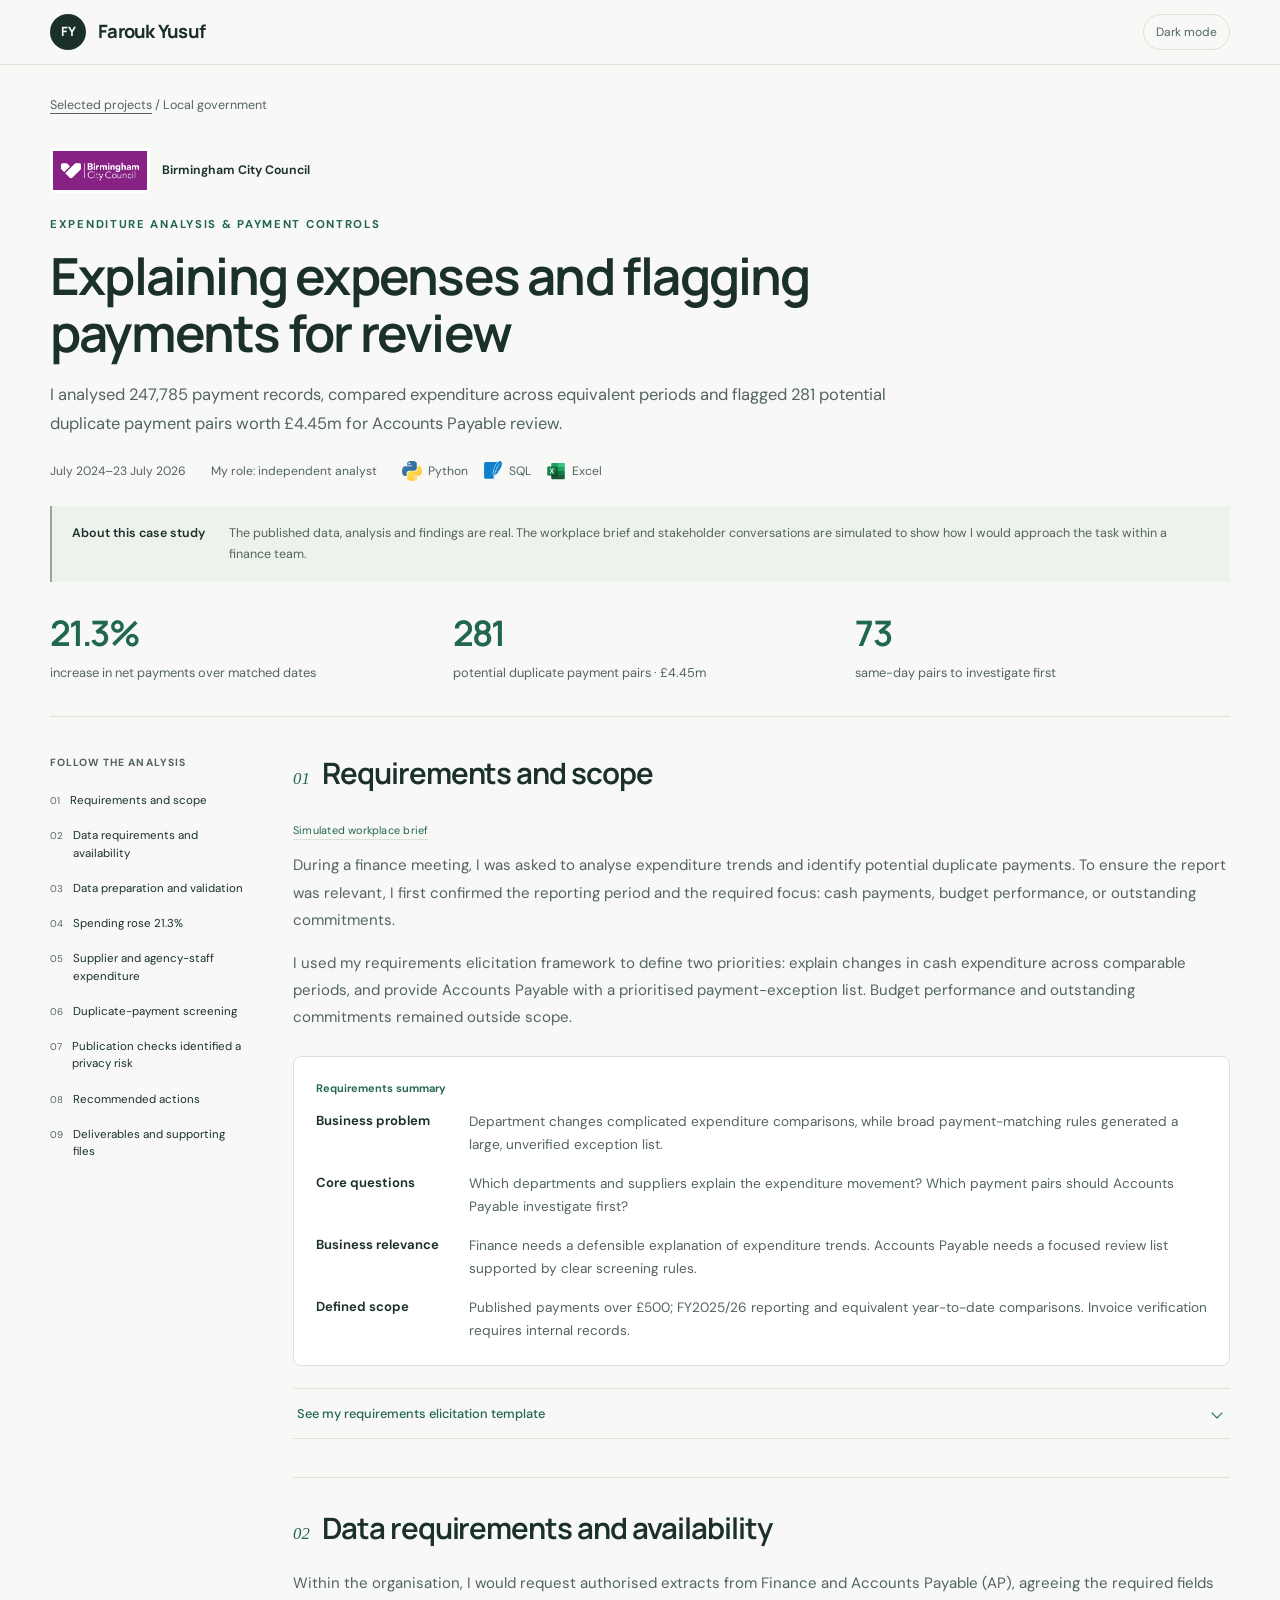
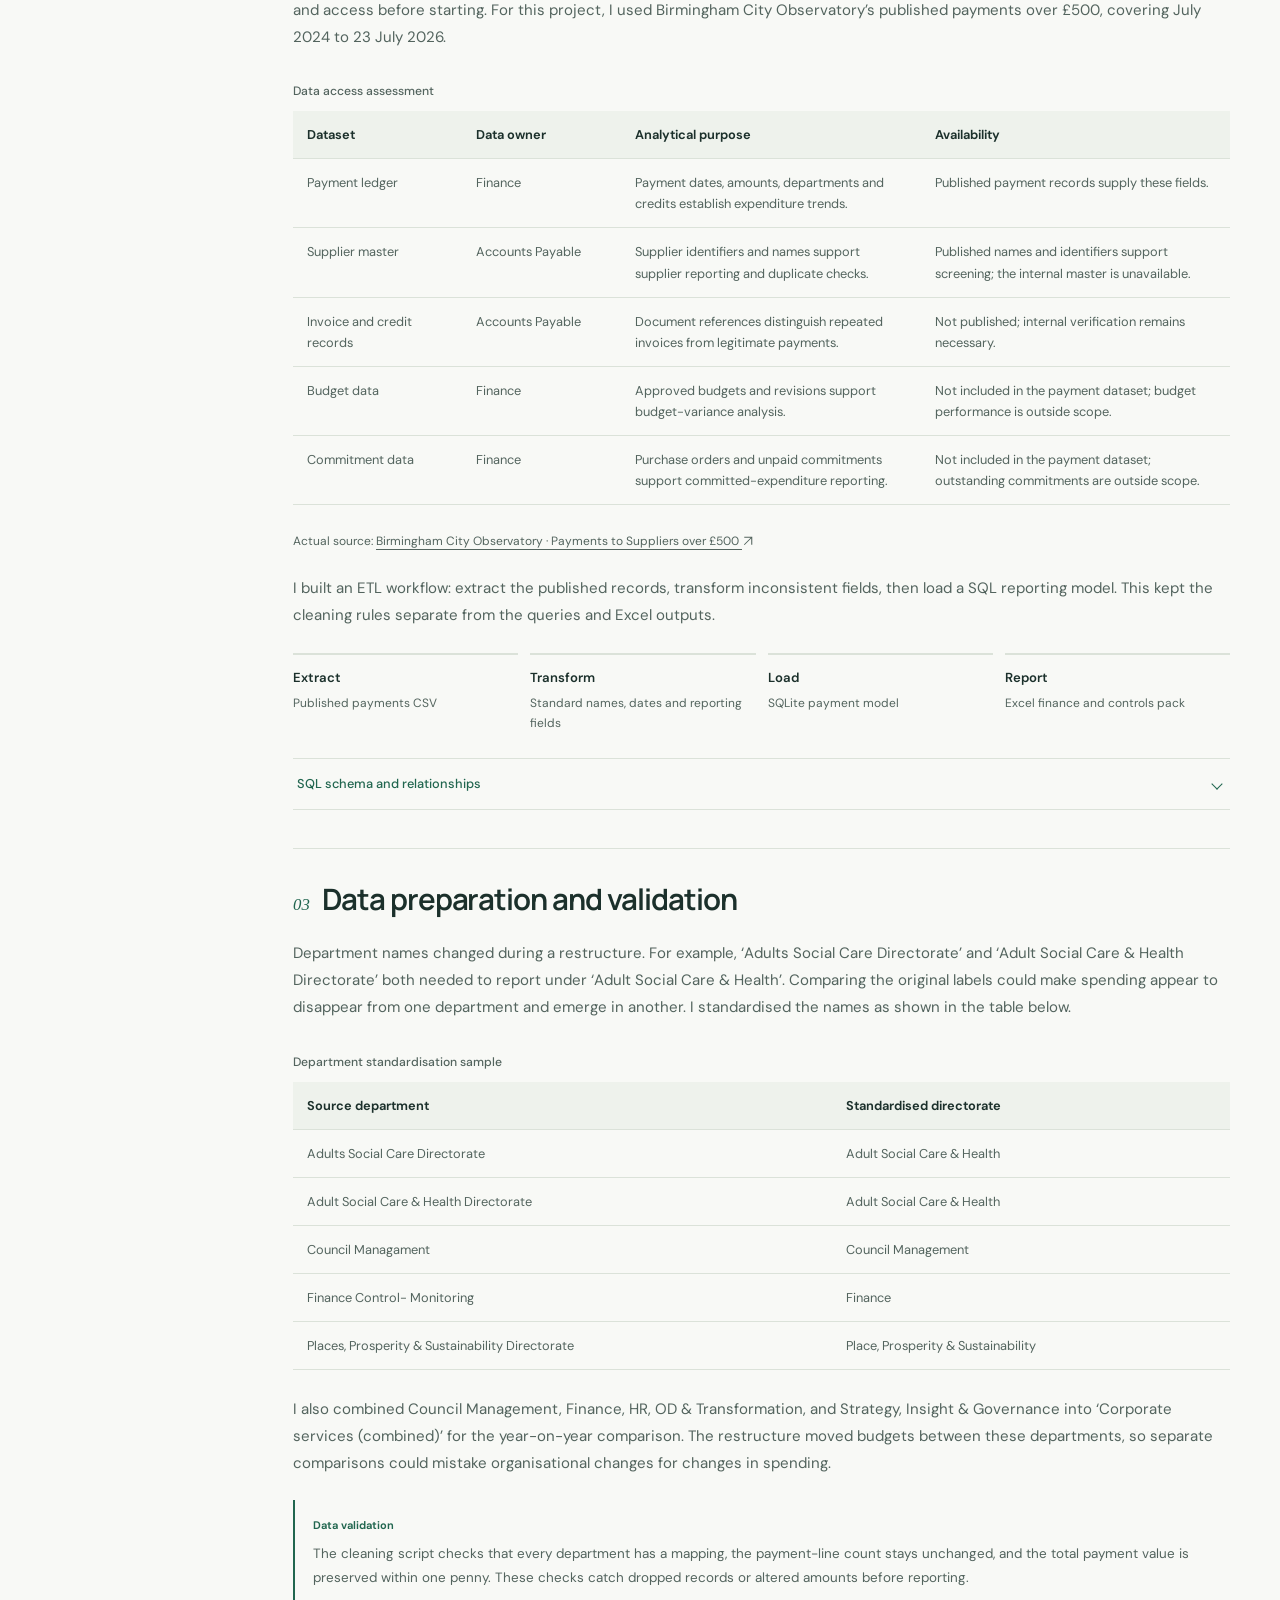
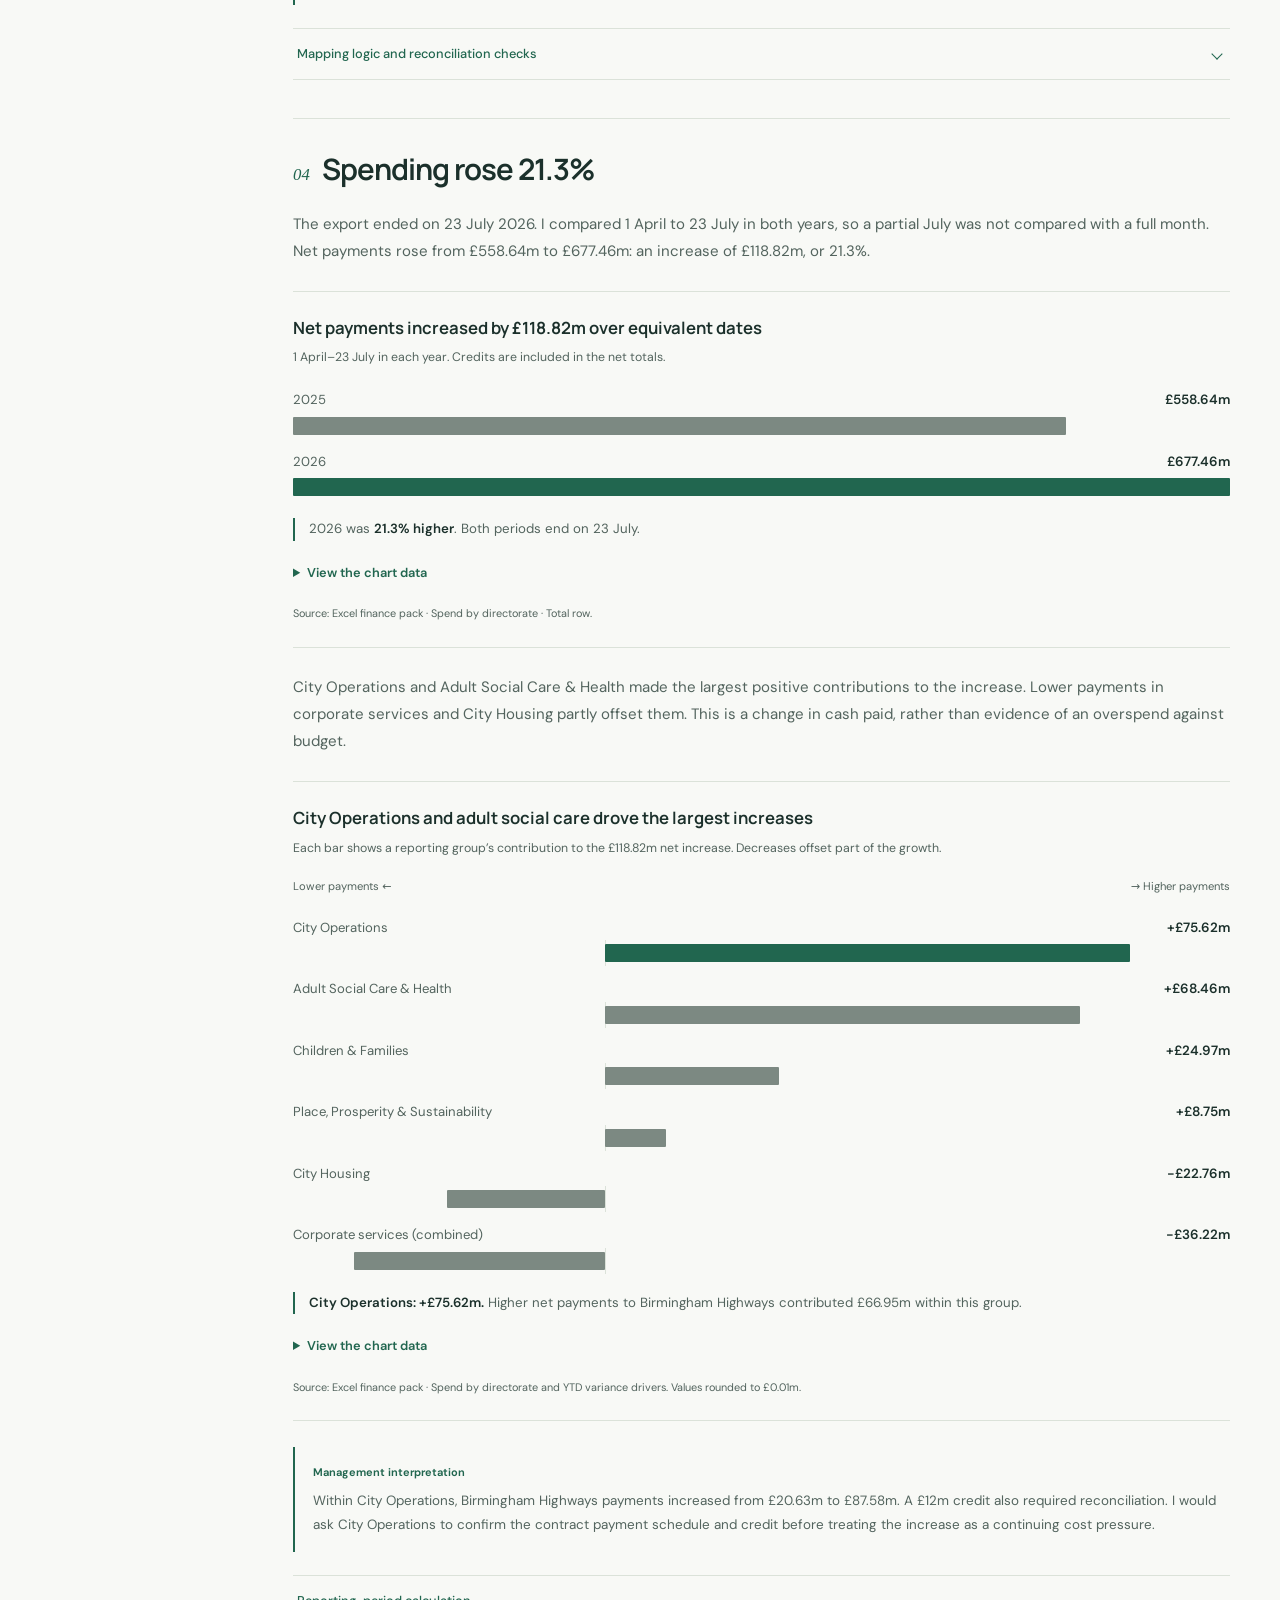
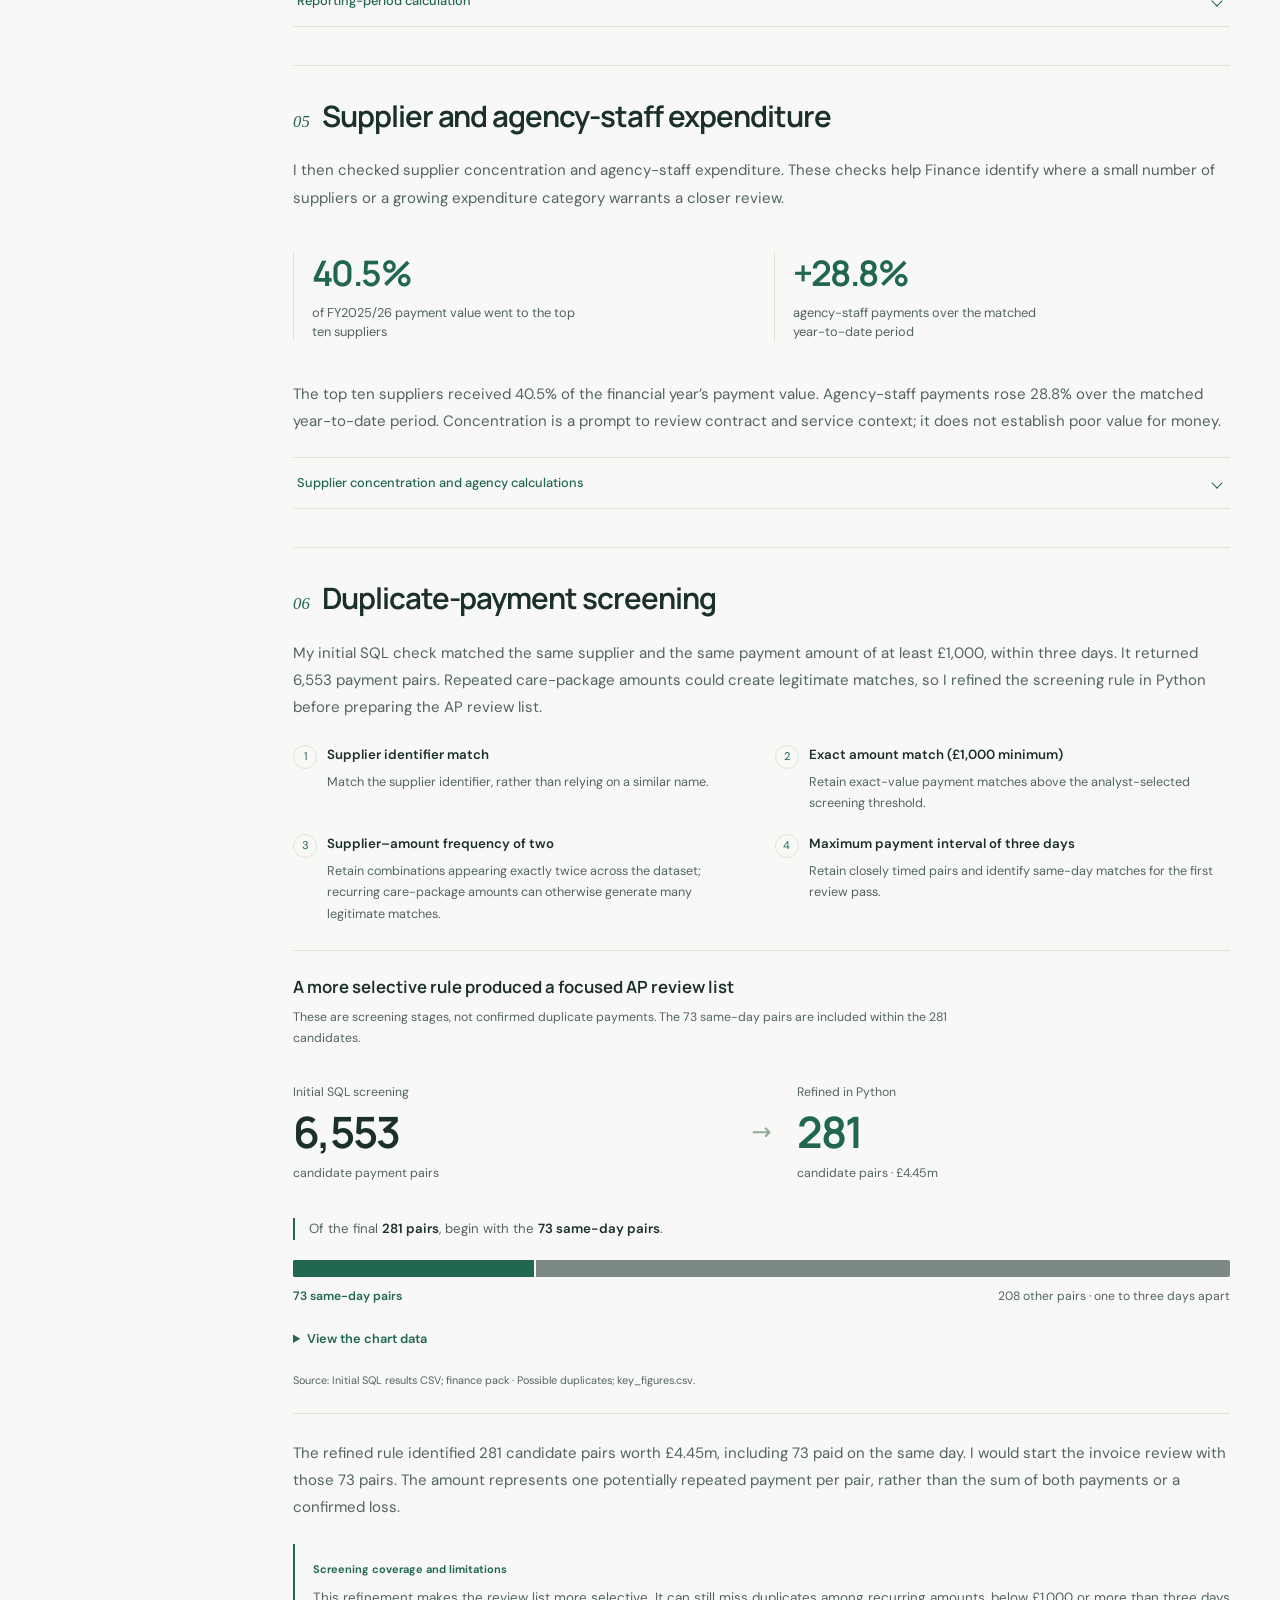
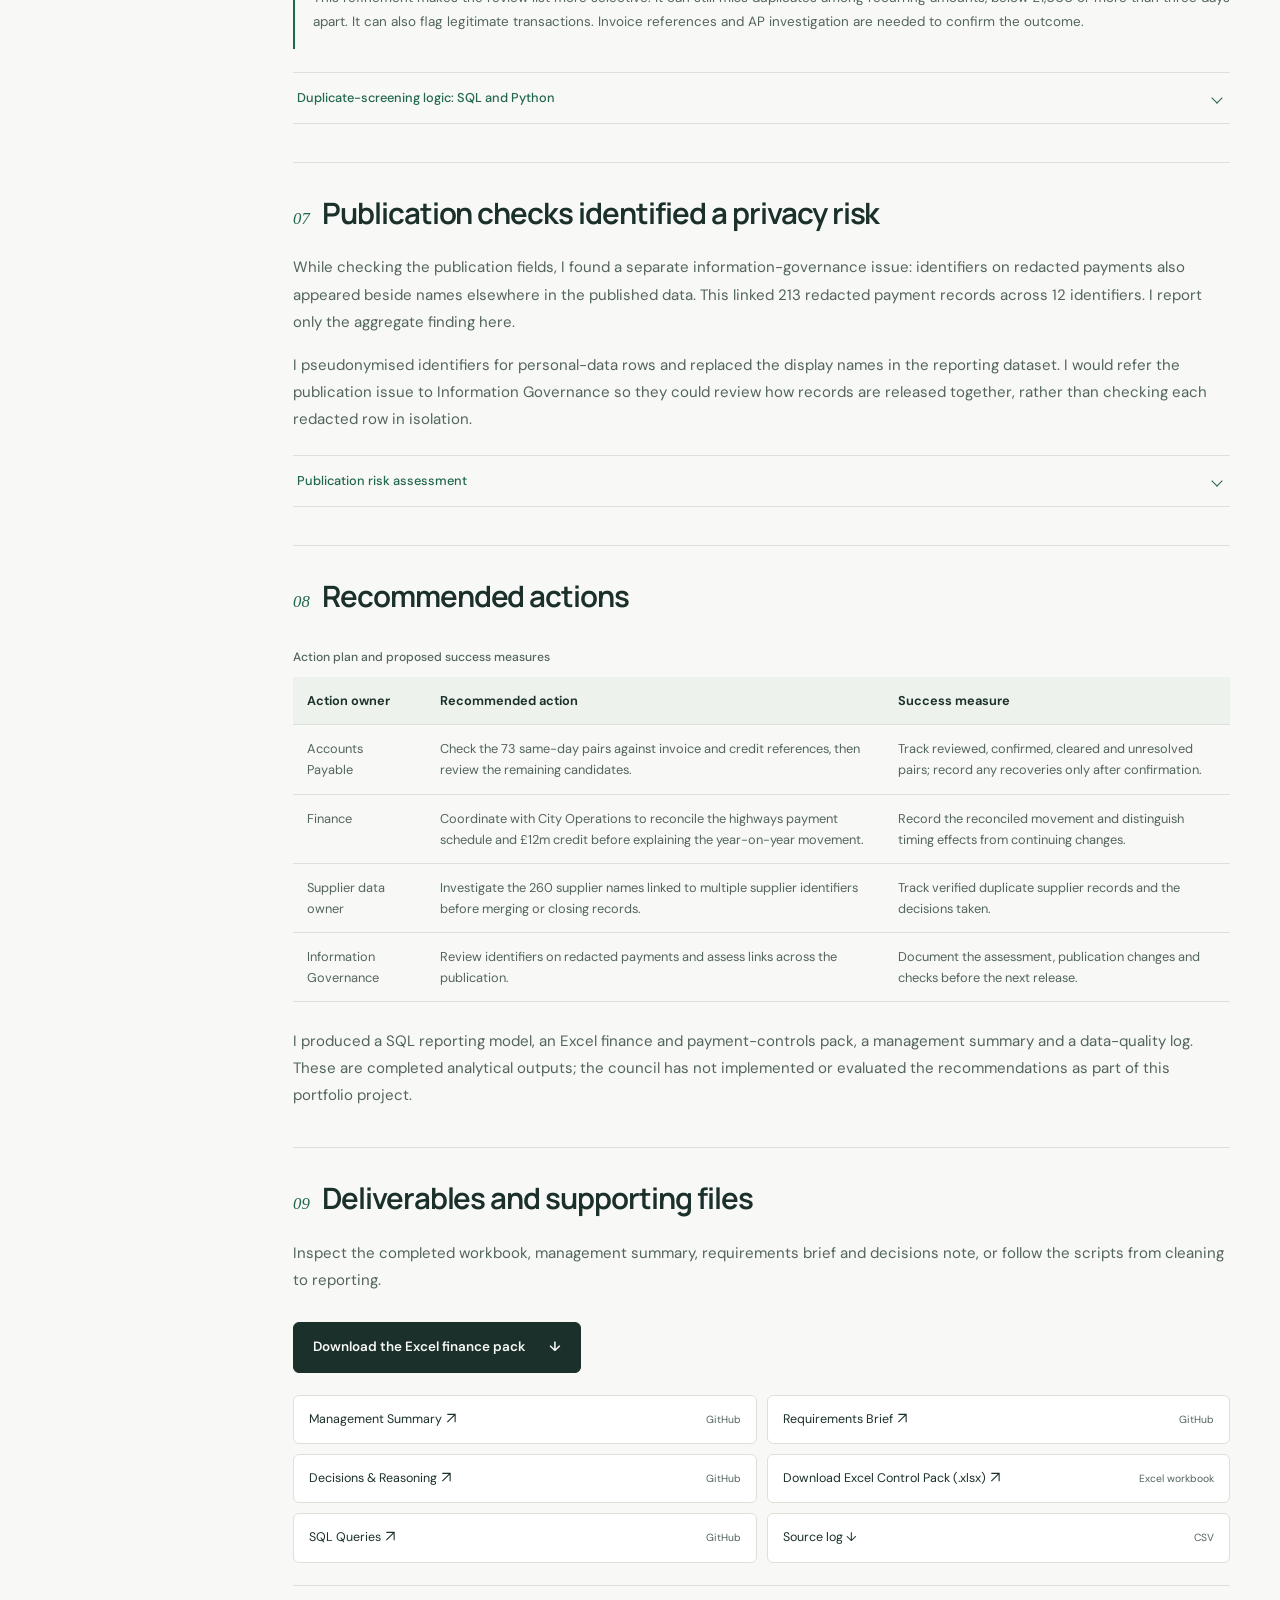
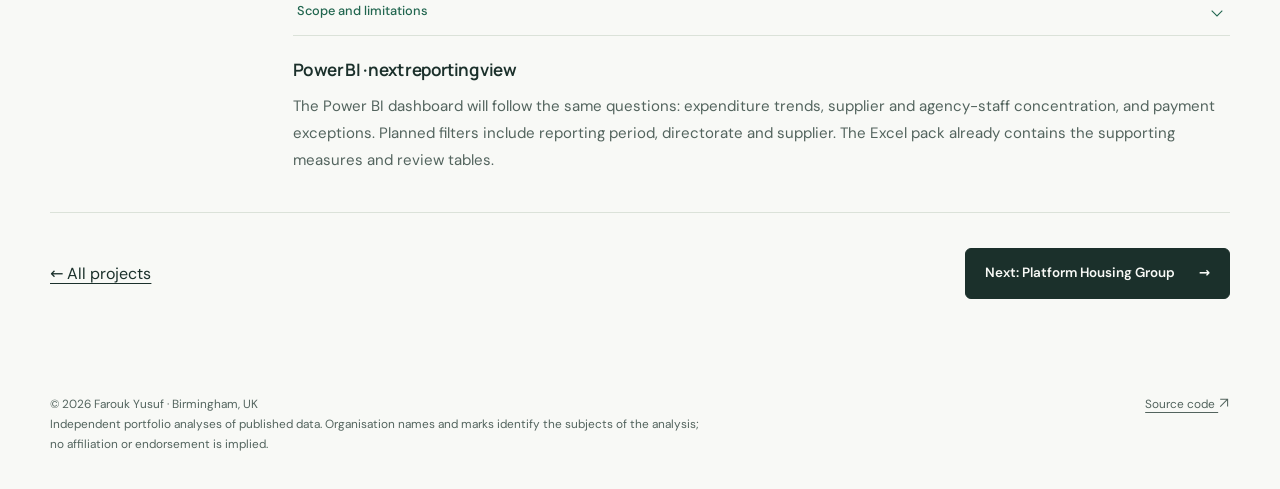
==== commit 9ce5b953: "Refine finance requirements framework and professional presentation" ====
--- a/case-studies/birmingham-payments.html
+++ b/case-studies/birmingham-payments.html
@@ -12,22 +12,22 @@
       <header class="finance-hero"><div class="organisation"><img class="org-logo" src="../assets/logos/bcc.png" alt="Birmingham City Council" width="100" height="45"><span>Birmingham City Council</span></div><span class="eyebrow">Expenditure analysis &amp; payment controls</span><h1>Explaining expenses and flagging payments for review</h1><p class="lead">I analysed 247,785 payment records, compared expenditure across equivalent periods and flagged 281 potential duplicate payment pairs worth £4.45m for Accounts Payable review.</p><div class="finance-meta"><span>July 2024–23 July 2026</span><span>My role: independent analyst</span><div class="finance-tools"><span><img src="../assets/icons/python.svg" width="22" height="22" alt="">Python</span><span><img src="../assets/icons/sql.svg" width="22" height="22" alt="">SQL</span><span><img src="../assets/icons/excel.svg" width="22" height="22" alt="">Excel</span></div></div></header>
       <aside class="scenario-note" aria-label="About this case study"><strong>About this case study</strong><p>The published data, analysis and findings are real. The workplace brief and stakeholder conversations are simulated to show how I would approach the task within a finance team.</p></aside>
       <div class="finance-metrics" aria-label="Results at a glance"><div class="finance-metric"><strong>21.3%</strong><span>increase in net payments over matched dates</span></div><div class="finance-metric"><strong>281</strong><span>potential duplicate payment pairs · £4.45m</span></div><div class="finance-metric"><strong>73</strong><span>same-day pairs to investigate first</span></div></div>
-      <div class="finance-layout"><nav class="finance-nav" aria-label="On this page"><strong>Follow the analysis</strong><a href="#brief"><span aria-hidden="true">01</span>The finance brief</a><a href="#data"><span aria-hidden="true">02</span>The data request</a><a href="#comparison"><span aria-hidden="true">03</span>Building a reliable comparison</a><a href="#spending"><span aria-hidden="true">04</span>Spending rose 21.3%</a><a href="#suppliers"><span aria-hidden="true">05</span>Supplier and agency-staff expenditure</a><a href="#duplicates"><span aria-hidden="true">06</span>Refining the duplicate-payment check</a><a href="#privacy"><span aria-hidden="true">07</span>A separate check identified a privacy risk</a><a href="#actions"><span aria-hidden="true">08</span>Recommended actions</a><a href="#files"><span aria-hidden="true">09</span>Files and dashboard</a></nav><div class="finance-content"><section class="finance-section" id="brief" aria-labelledby="brief-heading"><div class="finance-section-heading"><span class="finance-step" aria-hidden="true">01</span><h2 id="brief-heading">The finance brief</h2></div><span class="scenario-label">Simulated workplace brief</span><p>During a finance meeting, I was asked to analyse expenditure trends and identify potential duplicate payments. To ensure the report was relevant, I first confirmed the reporting period and the required focus: cash payments, budget performance, or outstanding commitments.</p><aside class="question-card" aria-label="How I clarified the brief"><span class="practice-label">Requirements elicitation · clarifying the brief</span><dl><div><dt>I considered</dt><dd>Could ‘higher expenditure’ mean more cash paid, an overspend against a budget, or an increase in outstanding commitments?</dd></div><div><dt>Why it mattered</dt><dd>Each question needs different records. Payment data shows cash outflow; it does not establish budget performance or committed costs.</dd></div><div><dt>I clarified</dt><dd>The report would compare cash payments over equivalent dates and identify exceptions for investigation. Budget and commitment reporting would need additional data.</dd></div></dl></aside></section><section class="finance-section" id="data" aria-labelledby="data-heading"><div class="finance-section-heading"><span class="finance-step" aria-hidden="true">02</span><h2 id="data-heading">The data request</h2></div><p>Within the organisation, I would request authorised extracts from Finance and Accounts Payable (AP), agreeing the required fields and access before starting. For this project, I used Birmingham City Observatory’s published payments over £500, covering July 2024 to 23 July 2026.</p><div class="table-scroll" tabindex="0" role="region" aria-label="The data request and the project’s actual scope"><table><caption>The data request and the project’s actual scope</caption><thead><tr><th scope="col">What I would request</th><th scope="col">Why I would need it</th><th scope="col">What was available here</th></tr></thead><tbody><tr><td>Payment ledger · Finance</td><td>Payment dates, amounts, departments and credits establish expenditure trends.</td><td>Published payment records supplied these fields.</td></tr><tr><td>Supplier master · Accounts Payable</td><td>Supplier identifiers and names support supplier reporting and duplicate checks.</td><td>Published names and identifiers supported screening; the internal supplier master was unavailable.</td></tr><tr><td>Invoice references · Accounts Payable</td><td>Invoice and credit references distinguish repeated invoices from legitimate payments.</td><td>Not published. The findings remain a review list for AP.</td></tr><tr><td>Budgets and commitments · Finance</td><td>Budgets, purchase orders and unpaid commitments support budget-performance reporting.</td><td>Not available here; excluded from the report’s scope.</td></tr></tbody></table></div><p class="inline-source">Actual source: <a href="https://www.cityobservatory.birmingham.gov.uk/explore/dataset/payments-to-suppliers-over-gbp500/" target="_blank" rel="noopener">Birmingham City Observatory · Payments to Suppliers over £500 <svg class="arrow-icon" viewBox="0 0 16 16" aria-hidden="true"><path d="M3 13 13 3M3 3h10v10"/></svg></a></p><p>I built an ETL workflow: extract the published records, transform inconsistent fields, then load a SQL reporting model. This kept the cleaning rules separate from the queries and Excel outputs.</p><ol class="etl-flow" aria-label="ETL and reporting workflow"><li><strong>Extract</strong><span>Published payments CSV</span></li><li><strong>Transform</strong><span>Standard names, dates and reporting fields</span></li><li><strong>Load</strong><span>SQLite payment model</span></li><li><strong>Report</strong><span>Excel finance and controls pack</span></li></ol><details class="evidence"><summary>Show the evidence · SQL reporting model</summary><div class="evidence-body"><div class="model-diagram" aria-label="SQL reporting model"><div class="model-fact"><strong>fact_payment</strong><span>One row per published payment line</span></div><ul><li>dim_supplier</li><li>dim_directorate</li><li>dim_category</li><li>dim_date</li></ul></div><a class="evidence-link" href="https://github.com/farouk-yusuf/farouk-yusuf.github.io/blob/main/projects/01_BCC_Payments/sql/00_schema.sql" target="_blank" rel="noopener">Inspect the SQL schema <span aria-hidden="true"><svg class="arrow-icon" viewBox="0 0 16 16" aria-hidden="true"><path d="M3 13 13 3M3 3h10v10"/></svg></span></a><a class="evidence-link" href="https://github.com/farouk-yusuf/farouk-yusuf.github.io/blob/main/projects/01_BCC_Payments/scripts/02_build_database.py" target="_blank" rel="noopener">Inspect the database-loading script <span aria-hidden="true"><svg class="arrow-icon" viewBox="0 0 16 16" aria-hidden="true"><path d="M3 13 13 3M3 3h10v10"/></svg></span></a></div></details></section><section class="finance-section" id="comparison" aria-labelledby="comparison-heading"><div class="finance-section-heading"><span class="finance-step" aria-hidden="true">03</span><h2 id="comparison-heading">Building a reliable comparison</h2></div><p>Department names changed during a restructure. For example, ‘Adults Social Care Directorate’ and ‘Adult Social Care &amp; Health Directorate’ both needed to report under ‘Adult Social Care &amp; Health’. Comparing the original labels could make spending appear to disappear from one department and emerge in another. I standardised the names as shown in the table below.</p><div class="table-scroll" tabindex="0" role="region" aria-label="A sample of the department names I standardised"><table><caption>A sample of the department names I standardised</caption><thead><tr><th scope="col">Before · source department</th><th scope="col">After · reporting directorate</th></tr></thead><tbody><tr><td>Adults Social Care Directorate</td><td>Adult Social Care &amp; Health</td></tr><tr><td>Adult Social Care &amp; Health Directorate</td><td>Adult Social Care &amp; Health</td></tr><tr><td>Council Managament</td><td>Council Management</td></tr><tr><td>Finance Control- Monitoring</td><td>Finance</td></tr><tr><td>Places, Prosperity &amp; Sustainability Directorate</td><td>Place, Prosperity &amp; Sustainability</td></tr></tbody></table></div><p>I also combined Council Management, Finance, HR, OD &amp; Transformation, and Strategy, Insight &amp; Governance into ‘Corporate services (combined)’ for the year-on-year comparison. The restructure moved budgets between these departments, so separate comparisons could mistake organisational changes for changes in spending.</p><aside class="practice-note"><span class="practice-label">Data validation</span><p>The cleaning script checks that every department has a mapping, the payment-line count stays unchanged, and the total payment value is preserved within one penny. These checks catch dropped records or altered amounts before reporting.</p></aside><details class="evidence"><summary>Show the evidence · mapping and reconciliation checks</summary><div class="evidence-body"><pre tabindex="0" role="region" aria-label="Code excerpt"><code>unmapped = set(df.department) - set(dir_map)
+      <div class="finance-layout"><nav class="finance-nav" aria-label="On this page"><strong>Follow the analysis</strong><a href="#brief"><span aria-hidden="true">01</span>Requirements and scope</a><a href="#data"><span aria-hidden="true">02</span>Data requirements and availability</a><a href="#comparison"><span aria-hidden="true">03</span>Data preparation and validation</a><a href="#spending"><span aria-hidden="true">04</span>Spending rose 21.3%</a><a href="#suppliers"><span aria-hidden="true">05</span>Supplier and agency-staff expenditure</a><a href="#duplicates"><span aria-hidden="true">06</span>Duplicate-payment screening</a><a href="#privacy"><span aria-hidden="true">07</span>Publication checks identified a privacy risk</a><a href="#actions"><span aria-hidden="true">08</span>Recommended actions</a><a href="#files"><span aria-hidden="true">09</span>Deliverables and supporting files</a></nav><div class="finance-content"><section class="finance-section" id="brief" aria-labelledby="brief-heading"><div class="finance-section-heading"><span class="finance-step" aria-hidden="true">01</span><h2 id="brief-heading">Requirements and scope</h2></div><span class="scenario-label">Simulated workplace brief</span><p>During a finance meeting, I was asked to analyse expenditure trends and identify potential duplicate payments. To ensure the report was relevant, I first confirmed the reporting period and the required focus: cash payments, budget performance, or outstanding commitments.</p><p>I used my requirements elicitation framework to define two priorities: explain changes in cash expenditure across comparable periods, and provide Accounts Payable with a prioritised payment-exception list. Budget performance and outstanding commitments remained outside scope.</p><aside class="requirements-card" aria-label="Requirements summary"><span class="practice-label">Requirements summary</span><dl><div><dt>Business problem</dt><dd>Department changes complicated expenditure comparisons, while broad payment-matching rules generated a large, unverified exception list.</dd></div><div><dt>Core questions</dt><dd>Which departments and suppliers explain the expenditure movement? Which payment pairs should Accounts Payable investigate first?</dd></div><div><dt>Business relevance</dt><dd>Finance needs a defensible explanation of expenditure trends. Accounts Payable needs a focused review list supported by clear screening rules.</dd></div><div><dt>Defined scope</dt><dd>Published payments over £500; FY2025/26 reporting and equivalent year-to-date comparisons. Invoice verification requires internal records.</dd></div></dl></aside><details class="evidence requirements-template"><summary>See my requirements elicitation template</summary><div class="evidence-body"><p>I adapt this checklist to the business decision and operating context. The prompts below show the reusable framework and how I applied it to this portfolio scenario.</p><ol class="framework-items"><li><div class="framework-item-heading"><h3>Business problem and decision</h3><span class="framework-status framework-status--defined">Defined</span></div><dl><div><dt>Framework prompt</dt><dd>Define the problem, its business relevance and the decision the analysis must support.</dd></div><div><dt>Project application</dt><dd>Explain expenditure movements and prioritise potential duplicate payments for invoice review.</dd></div></dl></li><li><div class="framework-item-heading"><h3>Stakeholders and ownership</h3><span class="framework-status framework-status--assumption">Scenario assumption</span></div><dl><div><dt>Framework prompt</dt><dd>Identify the decision-maker, report users, data owners and action owners.</dd></div><div><dt>Project application</dt><dd>Finance, Accounts Payable and Information Governance are assumed stakeholders for the scenario. Ownership would be confirmed at the outset of a live assignment.</dd></div></dl></li><li><div class="framework-item-heading"><h3>Scope and definitions</h3><span class="framework-status framework-status--defined">Defined</span></div><dl><div><dt>Framework prompt</dt><dd>Agree the population, reporting period, exclusions and definitions of the key measures.</dd></div><div><dt>Project application</dt><dd>Payments over £500; cash outflow net of credits; matched 1 April–23 July comparisons. Budget variance and unpaid commitments are excluded.</dd></div></dl></li><li><div class="framework-item-heading"><h3>Measures and screening parameters</h3><span class="framework-status framework-status--pending">Business confirmation required</span></div><dl><div><dt>Framework prompt</dt><dd>Specify KPIs, calculations and thresholds, including the rationale for exceptions.</dd></div><div><dt>Project application</dt><dd>Net payments, year-on-year movement, supplier concentration and candidate payment pairs. The £1,000 threshold and three-day window are analyst-selected screening parameters; AP would confirm their suitability.</dd></div></dl></li><li><div class="framework-item-heading"><h3>Data access and governance</h3><span class="framework-status framework-status--pending">Internal access unresolved</span></div><dl><div><dt>Framework prompt</dt><dd>Confirm sources, required fields, access permissions and handling of sensitive information.</dd></div><div><dt>Project application</dt><dd>Public payment data supports screening. Internal invoice and credit references are unavailable; access would need agreement with the data owner. Personal-data fields are protected in the reporting dataset.</dd></div></dl></li><li><div class="framework-item-heading"><h3>Data quality and validation</h3><span class="framework-status framework-status--defined">Checks implemented</span></div><dl><div><dt>Framework prompt</dt><dd>Define checks for completeness, consistency, reconciliation and material limitations.</dd></div><div><dt>Project application</dt><dd>Department-mapping coverage, unchanged payment-line count and payment-value reconciliation are checked in the cleaning script. Missing invoice references remain an explicit limitation.</dd></div></dl></li><li><div class="framework-item-heading"><h3>Deliverables and reporting cadence</h3><span class="framework-status framework-status--pending">Outputs complete; cadence unconfirmed</span></div><dl><div><dt>Framework prompt</dt><dd>Agree the output format, level of detail, reporting frequency and delivery date.</dd></div><div><dt>Project application</dt><dd>The SQL model, Excel pack, management summary and data-quality log are complete. Delivery deadlines and an operational reporting cadence would need stakeholder agreement.</dd></div></dl></li><li><div class="framework-item-heading"><h3>Acceptance and handover</h3><span class="framework-status framework-status--pending">Stakeholder review outstanding</span></div><dl><div><dt>Framework prompt</dt><dd>Set technical acceptance checks, business review criteria and the sign-off responsibility.</dd></div><div><dt>Project application</dt><dd>Technical reconciliation checks are documented. AP would verify candidates against invoices; no operational acceptance, sign-off or realised savings are claimed.</dd></div></dl></li><li><div class="framework-item-heading"><h3>Service-level targets</h3><span class="framework-status framework-status--not-applicable">Not applicable to this scope</span></div><dl><div><dt>Framework prompt</dt><dd>Where relevant, establish the service-level agreement (SLA), target population and timing rules.</dd></div><div><dt>Project application</dt><dd>This expenditure and payment-control review does not assess service-delivery performance. SLA targets are not required for its stated scope.</dd></div></dl></li></ol></div></details></section><section class="finance-section" id="data" aria-labelledby="data-heading"><div class="finance-section-heading"><span class="finance-step" aria-hidden="true">02</span><h2 id="data-heading">Data requirements and availability</h2></div><p>Within the organisation, I would request authorised extracts from Finance and Accounts Payable (AP), agreeing the required fields and access before starting. For this project, I used Birmingham City Observatory’s published payments over £500, covering July 2024 to 23 July 2026.</p><div class="table-scroll" tabindex="0" role="region" aria-label="Data access assessment"><table><caption>Data access assessment</caption><thead><tr><th scope="col">Dataset</th><th scope="col">Data owner</th><th scope="col">Analytical purpose</th><th scope="col">Availability</th></tr></thead><tbody><tr><td>Payment ledger</td><td>Finance</td><td>Payment dates, amounts, departments and credits establish expenditure trends.</td><td>Published payment records supply these fields.</td></tr><tr><td>Supplier master</td><td>Accounts Payable</td><td>Supplier identifiers and names support supplier reporting and duplicate checks.</td><td>Published names and identifiers support screening; the internal master is unavailable.</td></tr><tr><td>Invoice and credit records</td><td>Accounts Payable</td><td>Document references distinguish repeated invoices from legitimate payments.</td><td>Not published; internal verification remains necessary.</td></tr><tr><td>Budget data</td><td>Finance</td><td>Approved budgets and revisions support budget-variance analysis.</td><td>Not included in the payment dataset; budget performance is outside scope.</td></tr><tr><td>Commitment data</td><td>Finance</td><td>Purchase orders and unpaid commitments support committed-expenditure reporting.</td><td>Not included in the payment dataset; outstanding commitments are outside scope.</td></tr></tbody></table></div><p class="inline-source">Actual source: <a href="https://www.cityobservatory.birmingham.gov.uk/explore/dataset/payments-to-suppliers-over-gbp500/" target="_blank" rel="noopener">Birmingham City Observatory · Payments to Suppliers over £500 <svg class="arrow-icon" viewBox="0 0 16 16" aria-hidden="true"><path d="M3 13 13 3M3 3h10v10"/></svg></a></p><p>I built an ETL workflow: extract the published records, transform inconsistent fields, then load a SQL reporting model. This kept the cleaning rules separate from the queries and Excel outputs.</p><ol class="etl-flow" aria-label="ETL and reporting workflow"><li><strong>Extract</strong><span>Published payments CSV</span></li><li><strong>Transform</strong><span>Standard names, dates and reporting fields</span></li><li><strong>Load</strong><span>SQLite payment model</span></li><li><strong>Report</strong><span>Excel finance and controls pack</span></li></ol><details class="evidence"><summary>SQL schema and relationships</summary><div class="evidence-body"><div class="model-diagram" aria-label="SQL reporting model"><div class="model-fact"><strong>fact_payment</strong><span>One row per published payment line</span></div><ul><li>dim_supplier</li><li>dim_directorate</li><li>dim_category</li><li>dim_date</li></ul></div><a class="evidence-link" href="https://github.com/farouk-yusuf/farouk-yusuf.github.io/blob/main/projects/01_BCC_Payments/sql/00_schema.sql" target="_blank" rel="noopener">SQL table definitions <span aria-hidden="true"><svg class="arrow-icon" viewBox="0 0 16 16" aria-hidden="true"><path d="M3 13 13 3M3 3h10v10"/></svg></span></a><a class="evidence-link" href="https://github.com/farouk-yusuf/farouk-yusuf.github.io/blob/main/projects/01_BCC_Payments/scripts/02_build_database.py" target="_blank" rel="noopener">Database build script <span aria-hidden="true"><svg class="arrow-icon" viewBox="0 0 16 16" aria-hidden="true"><path d="M3 13 13 3M3 3h10v10"/></svg></span></a></div></details></section><section class="finance-section" id="comparison" aria-labelledby="comparison-heading"><div class="finance-section-heading"><span class="finance-step" aria-hidden="true">03</span><h2 id="comparison-heading">Data preparation and validation</h2></div><p>Department names changed during a restructure. For example, ‘Adults Social Care Directorate’ and ‘Adult Social Care &amp; Health Directorate’ both needed to report under ‘Adult Social Care &amp; Health’. Comparing the original labels could make spending appear to disappear from one department and emerge in another. I standardised the names as shown in the table below.</p><div class="table-scroll" tabindex="0" role="region" aria-label="Department standardisation sample"><table><caption>Department standardisation sample</caption><thead><tr><th scope="col">Source department</th><th scope="col">Standardised directorate</th></tr></thead><tbody><tr><td>Adults Social Care Directorate</td><td>Adult Social Care &amp; Health</td></tr><tr><td>Adult Social Care &amp; Health Directorate</td><td>Adult Social Care &amp; Health</td></tr><tr><td>Council Managament</td><td>Council Management</td></tr><tr><td>Finance Control- Monitoring</td><td>Finance</td></tr><tr><td>Places, Prosperity &amp; Sustainability Directorate</td><td>Place, Prosperity &amp; Sustainability</td></tr></tbody></table></div><p>I also combined Council Management, Finance, HR, OD &amp; Transformation, and Strategy, Insight &amp; Governance into ‘Corporate services (combined)’ for the year-on-year comparison. The restructure moved budgets between these departments, so separate comparisons could mistake organisational changes for changes in spending.</p><aside class="practice-note"><span class="practice-label">Data validation</span><p>The cleaning script checks that every department has a mapping, the payment-line count stays unchanged, and the total payment value is preserved within one penny. These checks catch dropped records or altered amounts before reporting.</p></aside><details class="evidence"><summary>Mapping logic and reconciliation checks</summary><div class="evidence-body"><pre tabindex="0" role="region" aria-label="Code excerpt"><code>unmapped = set(df.department) - set(dir_map)
 assert not unmapped, unmapped
 pd.Series(dir_map, name=&quot;reporting_directorate&quot;).rename_axis(&quot;source_department&quot;).to_csv(os.path.join(BASE, &quot;clean&quot;, &quot;directorate_mapping.csv&quot;))
-df[&quot;directorate&quot;] = df.department.map(dir_map)</code></pre><pre tabindex="0" role="region" aria-label="Code excerpt"><code>assert len(df) == n0 and abs(df.amount.sum() - total0) &lt; 0.01  # nothing lost or altered</code></pre><a class="evidence-link" href="https://github.com/farouk-yusuf/farouk-yusuf.github.io/blob/main/projects/01_BCC_Payments/scripts/01_clean.py" target="_blank" rel="noopener">Inspect the cleaning and validation code <span aria-hidden="true"><svg class="arrow-icon" viewBox="0 0 16 16" aria-hidden="true"><path d="M3 13 13 3M3 3h10v10"/></svg></span></a></div></details></section><section class="finance-section" id="spending" aria-labelledby="spending-heading"><div class="finance-section-heading"><span class="finance-step" aria-hidden="true">04</span><h2 id="spending-heading">Spending rose 21.3%</h2></div><p>The export ended on 23 July 2026. I compared 1 April to 23 July in both years, so a partial July was not compared with a full month. Net payments rose from £558.64m to £677.46m: an increase of £118.82m, or 21.3%.</p><figure class="chart-panel"><figcaption>Net payments increased by £118.82m over equivalent dates</figcaption>
+df[&quot;directorate&quot;] = df.department.map(dir_map)</code></pre><pre tabindex="0" role="region" aria-label="Code excerpt"><code>assert len(df) == n0 and abs(df.amount.sum() - total0) &lt; 0.01  # nothing lost or altered</code></pre><a class="evidence-link" href="https://github.com/farouk-yusuf/farouk-yusuf.github.io/blob/main/projects/01_BCC_Payments/scripts/01_clean.py" target="_blank" rel="noopener">Cleaning and validation script <span aria-hidden="true"><svg class="arrow-icon" viewBox="0 0 16 16" aria-hidden="true"><path d="M3 13 13 3M3 3h10v10"/></svg></span></a></div></details></section><section class="finance-section" id="spending" aria-labelledby="spending-heading"><div class="finance-section-heading"><span class="finance-step" aria-hidden="true">04</span><h2 id="spending-heading">Spending rose 21.3%</h2></div><p>The export ended on 23 July 2026. I compared 1 April to 23 July in both years, so a partial July was not compared with a full month. Net payments rose from £558.64m to £677.46m: an increase of £118.82m, or 21.3%.</p><figure class="chart-panel"><figcaption>Net payments increased by £118.82m over equivalent dates</figcaption>
     <p class="chart-subtitle">1 April–23 July in each year. Credits are included in the net totals.</p><ul class="finance-bars"><li class="finance-bar-row"><div class="finance-bar-label"><span>2025</span><strong>£558.64m</strong></div><div class="finance-bar-track" aria-hidden="true"><span class="finance-bar " style="width:82.461%"></span></div></li><li class="finance-bar-row"><div class="finance-bar-label"><span>2026</span><strong>£677.46m</strong></div><div class="finance-bar-track" aria-hidden="true"><span class="finance-bar finance-bar--focus" style="width:100.000%"></span></div></li></ul><p class="chart-annotation">2026 was <strong>21.3% higher</strong>. Both periods end on 23 July.</p>
     <details><summary>View the chart data</summary><div class="table-scroll" tabindex="0" role="region" aria-label="Net payments increased by £118.82m over equivalent dates"><table><caption>Net payments increased by £118.82m over equivalent dates</caption><thead><tr><th scope="col">Period</th><th scope="col">Net payments (£m)</th></tr></thead><tbody><tr><td>1 Apr–23 Jul 2025</td><td>558.64</td></tr><tr><td>1 Apr–23 Jul 2026</td><td>677.46</td></tr></tbody></table></div></details>
     <p class="chart-source">Source: Excel finance pack · Spend by directorate · Total row.</p></figure><p>City Operations and Adult Social Care &amp; Health made the largest positive contributions to the increase. Lower payments in corporate services and City Housing partly offset them. This is a change in cash paid, rather than evidence of an overspend against budget.</p><figure class="chart-panel"><figcaption>City Operations and adult social care drove the largest increases</figcaption>
     <p class="chart-subtitle">Each bar shows a reporting group’s contribution to the £118.82m net increase. Decreases offset part of the growth.</p><p class="finance-axis-note"><span>Lower payments ←</span><span>→ Higher payments</span></p><ul class="finance-bars"><li class="finance-bar-row"><div class="finance-bar-label"><span>City Operations</span><strong>+£75.62m</strong></div><div class="finance-bar-track finance-bar-track--diverging" style="--zero:33.333%" aria-hidden="true"><span class="finance-bar finance-bar--focus" style="left:33.333%;width:56.015%"></span></div></li><li class="finance-bar-row"><div class="finance-bar-label"><span>Adult Social Care &amp; Health</span><strong>+£68.46m</strong></div><div class="finance-bar-track finance-bar-track--diverging" style="--zero:33.333%" aria-hidden="true"><span class="finance-bar " style="left:33.333%;width:50.711%"></span></div></li><li class="finance-bar-row"><div class="finance-bar-label"><span>Children &amp; Families</span><strong>+£24.97m</strong></div><div class="finance-bar-track finance-bar-track--diverging" style="--zero:33.333%" aria-hidden="true"><span class="finance-bar " style="left:33.333%;width:18.496%"></span></div></li><li class="finance-bar-row"><div class="finance-bar-label"><span>Place, Prosperity &amp; Sustainability</span><strong>+£8.75m</strong></div><div class="finance-bar-track finance-bar-track--diverging" style="--zero:33.333%" aria-hidden="true"><span class="finance-bar " style="left:33.333%;width:6.481%"></span></div></li><li class="finance-bar-row"><div class="finance-bar-label"><span>City Housing</span><strong>−£22.76m</strong></div><div class="finance-bar-track finance-bar-track--diverging" style="--zero:33.333%" aria-hidden="true"><span class="finance-bar " style="left:16.474%;width:16.859%"></span></div></li><li class="finance-bar-row"><div class="finance-bar-label"><span>Corporate services (combined)</span><strong>−£36.22m</strong></div><div class="finance-bar-track finance-bar-track--diverging" style="--zero:33.333%" aria-hidden="true"><span class="finance-bar " style="left:6.504%;width:26.830%"></span></div></li></ul><p class="chart-annotation"><strong>City Operations: +£75.62m.</strong> Higher net payments to Birmingham Highways contributed £66.95m within this group.</p>
     <details><summary>View the chart data</summary><div class="table-scroll" tabindex="0" role="region" aria-label="City Operations and adult social care drove the largest increases"><table><caption>City Operations and adult social care drove the largest increases</caption><thead><tr><th scope="col">Reporting group</th><th scope="col">Year-on-year change (£m)</th></tr></thead><tbody><tr><td>City Operations</td><td>75.62</td></tr><tr><td>Adult Social Care &amp; Health</td><td>68.46</td></tr><tr><td>Children &amp; Families</td><td>24.97</td></tr><tr><td>Place, Prosperity &amp; Sustainability</td><td>8.75</td></tr><tr><td>City Housing</td><td>-22.76</td></tr><tr><td>Corporate services (combined)</td><td>-36.22</td></tr></tbody></table></div></details>
-    <p class="chart-source">Source: Excel finance pack · Spend by directorate and YTD variance drivers. Values rounded to £0.01m.</p></figure><aside class="practice-note"><span class="practice-label">Before briefing management</span><p>Within City Operations, Birmingham Highways payments increased from £20.63m to £87.58m. A £12m credit also required reconciliation. I would ask City Operations to confirm the contract payment schedule and credit before treating the increase as a continuing cost pressure.</p></aside><details class="evidence"><summary>Show the evidence · matching the reporting periods</summary><div class="evidence-body"><pre tabindex="0" role="region" aria-label="Code excerpt"><code>last = df.date.max()                                   # data ends part-way through July 2026
+    <p class="chart-source">Source: Excel finance pack · Spend by directorate and YTD variance drivers. Values rounded to £0.01m.</p></figure><aside class="practice-note"><span class="practice-label">Management interpretation</span><p>Within City Operations, Birmingham Highways payments increased from £20.63m to £87.58m. A £12m credit also required reconciliation. I would ask City Operations to confirm the contract payment schedule and credit before treating the increase as a continuing cost pressure.</p></aside><details class="evidence"><summary>Reporting-period calculation</summary><div class="evidence-body"><pre tabindex="0" role="region" aria-label="Code excerpt"><code>last = df.date.max()                                   # data ends part-way through July 2026
 same_day_ly = last - pd.DateOffset(years=1)
 ytd_cur = df[(df.date &gt;= &quot;2026-04-01&quot;) &amp; (df.date &lt;= last)]
-ytd_prev = df[(df.date &gt;= &quot;2025-04-01&quot;) &amp; (df.date &lt;= same_day_ly)]</code></pre><a class="evidence-link" href="https://github.com/farouk-yusuf/farouk-yusuf.github.io/blob/main/projects/01_BCC_Payments/scripts/03_finance_pack.py" target="_blank" rel="noopener">Inspect the matched-period calculation <span aria-hidden="true"><svg class="arrow-icon" viewBox="0 0 16 16" aria-hidden="true"><path d="M3 13 13 3M3 3h10v10"/></svg></span></a></div></details></section><section class="finance-section" id="suppliers" aria-labelledby="suppliers-heading"><div class="finance-section-heading"><span class="finance-step" aria-hidden="true">05</span><h2 id="suppliers-heading">Supplier and agency-staff expenditure</h2></div><p>I then checked supplier concentration and agency-staff expenditure. These checks help Finance identify where a small number of suppliers or a growing expenditure category warrants a closer review.</p><div class="supplier-facts"><div class="finance-metric"><strong>40.5%</strong><span>of FY2025/26 payment value went to the top ten suppliers</span></div><div class="finance-metric"><strong>+28.8%</strong><span>agency-staff payments over the matched year-to-date period</span></div></div><p>The top ten suppliers received 40.5% of the financial year’s payment value. Agency-staff payments rose 28.8% over the matched year-to-date period. Concentration is a prompt to review contract and service context; it does not establish poor value for money.</p><details class="evidence"><summary>Show the evidence · supplier and agency calculations</summary><div class="evidence-body"><p>These figures are recorded in the finance pack’s Top suppliers FY25-26 and Agency staff monthly sheets. The year-to-date agency comparison uses the same reporting dates as the expenditure analysis.</p><a class="evidence-link" href="https://github.com/farouk-yusuf/farouk-yusuf.github.io/blob/main/projects/01_BCC_Payments/sql/02_top_suppliers_fy2025_26.sql" target="_blank" rel="noopener">Inspect supplier reporting SQL <span aria-hidden="true"><svg class="arrow-icon" viewBox="0 0 16 16" aria-hidden="true"><path d="M3 13 13 3M3 3h10v10"/></svg></span></a><a class="evidence-link" href="https://github.com/farouk-yusuf/farouk-yusuf.github.io/blob/main/projects/01_BCC_Payments/sql/05_agency_staff_monthly.sql" target="_blank" rel="noopener">Inspect agency-staff reporting SQL <span aria-hidden="true"><svg class="arrow-icon" viewBox="0 0 16 16" aria-hidden="true"><path d="M3 13 13 3M3 3h10v10"/></svg></span></a><a class="evidence-link" href="https://github.com/farouk-yusuf/farouk-yusuf.github.io/blob/main/projects/01_BCC_Payments/scripts/03_finance_pack.py" target="_blank" rel="noopener">Inspect concentration and agency calculations <span aria-hidden="true"><svg class="arrow-icon" viewBox="0 0 16 16" aria-hidden="true"><path d="M3 13 13 3M3 3h10v10"/></svg></span></a></div></details></section><section class="finance-section" id="duplicates" aria-labelledby="duplicates-heading"><div class="finance-section-heading"><span class="finance-step" aria-hidden="true">06</span><h2 id="duplicates-heading">Refining the duplicate-payment check</h2></div><p>My initial SQL check matched the same supplier and the same payment amount of at least £1,000, within three days. It returned 6,553 payment pairs. Repeated care-package amounts could create legitimate matches, so I refined the screening rule in Python before preparing the AP review list.</p><ol class="rule-list"><li><strong>Same supplier</strong><span>Match the supplier identifier, rather than relying on a similar name.</span></li><li><strong>Same amount, at least £1,000</strong><span>Keep the check focused on exact-value payment matches above the screening threshold.</span></li><li><strong>That supplier–amount combination appears exactly twice</strong><span>Exclude combinations repeated throughout the dataset, which can reflect recurring care-package payments.</span></li><li><strong>No more than three days apart</strong><span>Retain closely timed pairs; identify same-day matches for the first review pass.</span></li></ol><figure class="chart-panel"><figcaption>A more selective rule produced a focused AP review list</figcaption>
+ytd_prev = df[(df.date &gt;= &quot;2025-04-01&quot;) &amp; (df.date &lt;= same_day_ly)]</code></pre><a class="evidence-link" href="https://github.com/farouk-yusuf/farouk-yusuf.github.io/blob/main/projects/01_BCC_Payments/scripts/03_finance_pack.py" target="_blank" rel="noopener">Matched-period calculations <span aria-hidden="true"><svg class="arrow-icon" viewBox="0 0 16 16" aria-hidden="true"><path d="M3 13 13 3M3 3h10v10"/></svg></span></a></div></details></section><section class="finance-section" id="suppliers" aria-labelledby="suppliers-heading"><div class="finance-section-heading"><span class="finance-step" aria-hidden="true">05</span><h2 id="suppliers-heading">Supplier and agency-staff expenditure</h2></div><p>I then checked supplier concentration and agency-staff expenditure. These checks help Finance identify where a small number of suppliers or a growing expenditure category warrants a closer review.</p><div class="supplier-facts"><div class="finance-metric"><strong>40.5%</strong><span>of FY2025/26 payment value went to the top ten suppliers</span></div><div class="finance-metric"><strong>+28.8%</strong><span>agency-staff payments over the matched year-to-date period</span></div></div><p>The top ten suppliers received 40.5% of the financial year’s payment value. Agency-staff payments rose 28.8% over the matched year-to-date period. Concentration is a prompt to review contract and service context; it does not establish poor value for money.</p><details class="evidence"><summary>Supplier concentration and agency calculations</summary><div class="evidence-body"><p>These figures are recorded in the finance pack’s Top suppliers FY25-26 and Agency staff monthly sheets. The year-to-date agency comparison uses the same reporting dates as the expenditure analysis.</p><a class="evidence-link" href="https://github.com/farouk-yusuf/farouk-yusuf.github.io/blob/main/projects/01_BCC_Payments/sql/02_top_suppliers_fy2025_26.sql" target="_blank" rel="noopener">Supplier reporting query <span aria-hidden="true"><svg class="arrow-icon" viewBox="0 0 16 16" aria-hidden="true"><path d="M3 13 13 3M3 3h10v10"/></svg></span></a><a class="evidence-link" href="https://github.com/farouk-yusuf/farouk-yusuf.github.io/blob/main/projects/01_BCC_Payments/sql/05_agency_staff_monthly.sql" target="_blank" rel="noopener">Agency-staff reporting query <span aria-hidden="true"><svg class="arrow-icon" viewBox="0 0 16 16" aria-hidden="true"><path d="M3 13 13 3M3 3h10v10"/></svg></span></a><a class="evidence-link" href="https://github.com/farouk-yusuf/farouk-yusuf.github.io/blob/main/projects/01_BCC_Payments/scripts/03_finance_pack.py" target="_blank" rel="noopener">Concentration and agency calculations <span aria-hidden="true"><svg class="arrow-icon" viewBox="0 0 16 16" aria-hidden="true"><path d="M3 13 13 3M3 3h10v10"/></svg></span></a></div></details></section><section class="finance-section" id="duplicates" aria-labelledby="duplicates-heading"><div class="finance-section-heading"><span class="finance-step" aria-hidden="true">06</span><h2 id="duplicates-heading">Duplicate-payment screening</h2></div><p>My initial SQL check matched the same supplier and the same payment amount of at least £1,000, within three days. It returned 6,553 payment pairs. Repeated care-package amounts could create legitimate matches, so I refined the screening rule in Python before preparing the AP review list.</p><ol class="rule-list"><li><strong>Supplier identifier match</strong><span>Match the supplier identifier, rather than relying on a similar name.</span></li><li><strong>Exact amount match (£1,000 minimum)</strong><span>Retain exact-value payment matches above the analyst-selected screening threshold.</span></li><li><strong>Supplier–amount frequency of two</strong><span>Retain combinations appearing exactly twice across the dataset; recurring care-package amounts can otherwise generate many legitimate matches.</span></li><li><strong>Maximum payment interval of three days</strong><span>Retain closely timed pairs and identify same-day matches for the first review pass.</span></li></ol><figure class="chart-panel"><figcaption>A more selective rule produced a focused AP review list</figcaption>
     <p class="chart-subtitle">These are screening stages, not confirmed duplicate payments. The 73 same-day pairs are included within the 281 candidates.</p><div class="review-route"><div><span>Initial SQL screening</span><strong>6,553</strong><small>candidate payment pairs</small></div><span class="review-arrow" aria-hidden="true">→</span><div class="review-refined"><span>Refined in Python</span><strong>281</strong><small>candidate pairs · £4.45m</small></div></div><p class="chart-annotation">Of the final <strong>281 pairs</strong>, begin with the <strong>73 same-day pairs</strong>.</p><div class="review-subset" aria-hidden="true"><span style="width:25.979%"></span></div><div class="review-subset-labels"><strong>73 same-day pairs</strong><span>208 other pairs · one to three days apart</span></div>
     <details><summary>View the chart data</summary><div class="table-scroll" tabindex="0" role="region" aria-label="A more selective rule produced a focused AP review list"><table><caption>A more selective rule produced a focused AP review list</caption><thead><tr><th scope="col">Screening stage</th><th scope="col">Payment pairs</th></tr></thead><tbody><tr><td>Initial SQL rule</td><td>6553</td></tr><tr><td>Refined Python rule</td><td>281</td></tr><tr><td>Same-day subset of refined pairs</td><td>73</td></tr></tbody></table></div></details>
-    <p class="chart-source">Source: Initial SQL results CSV; finance pack · Possible duplicates; key_figures.csv.</p></figure><p>The refined rule identified 281 candidate pairs worth £4.45m, including 73 paid on the same day. I would start the invoice review with those 73 pairs. The amount represents one potentially repeated payment per pair, rather than the sum of both payments or a confirmed loss.</p><aside class="practice-note"><span class="practice-label">What this screening rule can miss</span><p>This refinement makes the review list more selective. It can still miss duplicates among recurring amounts, below £1,000 or more than three days apart. It can also flag legitimate transactions. Invoice references and AP investigation are needed to confirm the outcome.</p></aside><details class="evidence"><summary>Show the evidence · initial SQL and refined Python rules</summary><div class="evidence-body"><h3>Stage 1 · SQL candidate generation</h3><p>The SQL self-join compares payment lines for the same supplier and amount within three days. It produces the initial 6,553-pair list.</p><a class="evidence-link" href="https://github.com/farouk-yusuf/farouk-yusuf.github.io/blob/main/projects/01_BCC_Payments/sql/03_possible_duplicate_payments.sql" target="_blank" rel="noopener">Inspect the initial SQL rule <span aria-hidden="true"><svg class="arrow-icon" viewBox="0 0 16 16" aria-hidden="true"><path d="M3 13 13 3M3 3h10v10"/></svg></span></a><h3>Stage 2 · Python refinement</h3><p>The additional supplier–amount frequency condition is implemented below. It retains combinations appearing exactly twice across the dataset, then checks the gap between those two dates.</p><pre tabindex="0" role="region" aria-label="Code excerpt"><code>x = df[~df.is_personal_data &amp; (df.amount &gt;= 1000)]
+    <p class="chart-source">Source: Initial SQL results CSV; finance pack · Possible duplicates; key_figures.csv.</p></figure><p>The refined rule identified 281 candidate pairs worth £4.45m, including 73 paid on the same day. I would start the invoice review with those 73 pairs. The amount represents one potentially repeated payment per pair, rather than the sum of both payments or a confirmed loss.</p><aside class="practice-note"><span class="practice-label">Screening coverage and limitations</span><p>This refinement makes the review list more selective. It can still miss duplicates among recurring amounts, below £1,000 or more than three days apart. It can also flag legitimate transactions. Invoice references and AP investigation are needed to confirm the outcome.</p></aside><details class="evidence"><summary>Duplicate-screening logic: SQL and Python</summary><div class="evidence-body"><h3>Stage 1 · SQL candidate generation</h3><p>The SQL self-join compares payment lines for the same supplier and amount within three days. It produces the initial 6,553-pair list.</p><a class="evidence-link" href="https://github.com/farouk-yusuf/farouk-yusuf.github.io/blob/main/projects/01_BCC_Payments/sql/03_possible_duplicate_payments.sql" target="_blank" rel="noopener">Initial SQL matching query <span aria-hidden="true"><svg class="arrow-icon" viewBox="0 0 16 16" aria-hidden="true"><path d="M3 13 13 3M3 3h10v10"/></svg></span></a><h3>Stage 2 · Python refinement</h3><p>The additional supplier–amount frequency condition is implemented below. It retains combinations appearing exactly twice across the dataset, then checks the gap between those two dates.</p><pre tabindex="0" role="region" aria-label="Code excerpt"><code>x = df[~df.is_personal_data &amp; (df.amount &gt;= 1000)]
 two = x[x.groupby([&quot;supplier_number&quot;, &quot;amount&quot;]).amount.transform(&quot;size&quot;) == 2]
 pairs = two.sort_values(&quot;date&quot;).groupby([&quot;supplier_number&quot;, &quot;amount&quot;]).agg(
     supplier=(&quot;supplier_name_std&quot;, &quot;first&quot;), directorate=(&quot;directorate&quot;, &quot;first&quot;), category=(&quot;spend_category&quot;, &quot;first&quot;),
@@ -36,6 +36,6 @@
 pairs[&quot;days_apart&quot;] = (pairs.second_date - pairs.first_date).dt.days
 dups = pairs[pairs.days_apart &lt;= 3].sort_values(&quot;amount&quot;, ascending=False)
 dups[&quot;first_date&quot;], dups[&quot;second_date&quot;] = dups.first_date.dt.date, dups.second_date.dt.date
-K.update(dup_pairs=len(dups), dup_value_m=m(dups.amount.sum()), dup_same_day=int((dups.days_apart == 0).sum()))</code></pre><a class="evidence-link" href="https://github.com/farouk-yusuf/farouk-yusuf.github.io/blob/main/projects/01_BCC_Payments/scripts/03_finance_pack.py" target="_blank" rel="noopener">Inspect the refined Python rule <span aria-hidden="true"><svg class="arrow-icon" viewBox="0 0 16 16" aria-hidden="true"><path d="M3 13 13 3M3 3h10v10"/></svg></span></a></div></details></section><section class="finance-section" id="privacy" aria-labelledby="privacy-heading"><div class="finance-section-heading"><span class="finance-step" aria-hidden="true">07</span><h2 id="privacy-heading">A separate check identified a privacy risk</h2></div><p>While checking the publication fields, I found a separate information-governance issue: identifiers on redacted payments also appeared beside names elsewhere in the published data. This linked 213 redacted payment records across 12 identifiers. I report only the aggregate finding here.</p><p>I pseudonymised identifiers for personal-data rows and replaced the display names in the reporting dataset. I would refer the publication issue to Information Governance so they could review how records are released together, rather than checking each redacted row in isolation.</p><details class="evidence"><summary>Show the evidence · the aggregate publication check</summary><div class="evidence-body"><p>The workbook’s Personal data check sheet records the aggregate publication issue. No supplier identifiers or personal names are displayed on this page. This check concerns the risk of linking records across a publication; it does not establish whether anyone accessed or misused the information.</p><a class="evidence-link" href="https://github.com/farouk-yusuf/farouk-yusuf.github.io/blob/main/projects/01_BCC_Payments/scripts/03_finance_pack.py" target="_blank" rel="noopener">Inspect the information-governance calculation <span aria-hidden="true"><svg class="arrow-icon" viewBox="0 0 16 16" aria-hidden="true"><path d="M3 13 13 3M3 3h10v10"/></svg></span></a></div></details></section><section class="finance-section" id="actions" aria-labelledby="actions-heading"><div class="finance-section-heading"><span class="finance-step" aria-hidden="true">08</span><h2 id="actions-heading">Recommended actions</h2></div><div class="table-scroll" tabindex="0" role="region" aria-label="A practical handover for Finance, AP and Information Governance"><table><caption>A practical handover for Finance, AP and Information Governance</caption><thead><tr><th scope="col">Team</th><th scope="col">Recommended action</th><th scope="col">How progress could be assessed</th></tr></thead><tbody><tr><td>Accounts Payable</td><td>Check the 73 same-day pairs against invoice and credit references, then review the remaining candidates.</td><td>Track reviewed, confirmed, cleared and unresolved pairs; record any recoveries only after confirmation.</td></tr><tr><td>Finance / City Operations</td><td>Reconcile the highways payment schedule and £12m credit before explaining the year-on-year movement.</td><td>Record the reconciled movement and distinguish timing effects from continuing changes.</td></tr><tr><td>Supplier-data owner</td><td>Investigate the 260 supplier names linked to multiple supplier identifiers before merging or closing records.</td><td>Track verified duplicate supplier records and the decisions taken.</td></tr><tr><td>Information Governance</td><td>Review identifiers on redacted payments and assess links across the publication.</td><td>Document the assessment, publication changes and checks before the next release.</td></tr></tbody></table></div><p>I produced a SQL reporting model, an Excel finance and payment-controls pack, a management summary and a data-quality log. These are completed analytical outputs; the council has not implemented or evaluated the recommendations as part of this portfolio project.</p></section><section class="finance-section" id="files" aria-labelledby="files-heading"><div class="finance-section-heading"><span class="finance-step" aria-hidden="true">09</span><h2 id="files-heading">Files and dashboard</h2></div><p>Inspect the completed workbook, management summary, requirements brief and decisions note, or follow the scripts from cleaning to reporting.</p><div class="actions"><a class="button" href="../projects/01_BCC_Payments/outputs/BCC_Spend_and_Payment_Controls_Pack.xlsx" download>Download the Excel finance pack <span aria-hidden="true">↓</span></a></div><div class="resource-list"><a href="https://github.com/farouk-yusuf/farouk-yusuf.github.io/blob/main/projects/01_BCC_Payments/outputs/00_Management_Summary.md" target="_blank" rel="noopener"><span>Management Summary <svg class="arrow-icon" viewBox="0 0 16 16" aria-hidden="true"><path d="M3 13 13 3M3 3h10v10"/></svg></span><small>GitHub</small></a><a href="https://github.com/farouk-yusuf/farouk-yusuf.github.io/blob/main/projects/01_BCC_Payments/outputs/01_Requirements_Brief.md" target="_blank" rel="noopener"><span>Requirements Brief <svg class="arrow-icon" viewBox="0 0 16 16" aria-hidden="true"><path d="M3 13 13 3M3 3h10v10"/></svg></span><small>GitHub</small></a><a href="https://github.com/farouk-yusuf/farouk-yusuf.github.io/blob/main/projects/01_BCC_Payments/outputs/02_Decisions_and_Reasoning.md" target="_blank" rel="noopener"><span>Decisions &amp; Reasoning <svg class="arrow-icon" viewBox="0 0 16 16" aria-hidden="true"><path d="M3 13 13 3M3 3h10v10"/></svg></span><small>GitHub</small></a><a href="https://github.com/farouk-yusuf/farouk-yusuf.github.io/raw/main/projects/01_BCC_Payments/outputs/BCC_Spend_and_Payment_Controls_Pack.xlsx" target="_blank" rel="noopener"><span>Download Excel Control Pack (.xlsx) <svg class="arrow-icon" viewBox="0 0 16 16" aria-hidden="true"><path d="M3 13 13 3M3 3h10v10"/></svg></span><small>Excel workbook</small></a><a href="https://github.com/farouk-yusuf/farouk-yusuf.github.io/tree/main/projects/01_BCC_Payments/sql" target="_blank" rel="noopener"><span>SQL Queries <svg class="arrow-icon" viewBox="0 0 16 16" aria-hidden="true"><path d="M3 13 13 3M3 3h10v10"/></svg></span><small>GitHub</small></a><a href="../projects/01_BCC_Payments/source_log.csv" download><span>Source log ↓</span><small>CSV</small></a></div><details class="evidence"><summary>Scope and interpretation</summary><div class="evidence-body"><ul><li>The publication covers payments over £500, rather than all council expenditure.</li><li>Cash payments are not budgets, commitments or full service costs.</li><li>Invoice references are absent; exceptions require internal verification.</li><li>35.4% of FY2025/26 payment value uses a generic PO-accrual category, limiting analysis by expenditure type.</li></ul></div></details><h3>Power BI · next reporting view</h3><p>The Power BI dashboard will follow the same questions: expenditure trends, supplier and agency-staff concentration, and payment exceptions. Planned filters include reporting period, directorate and supplier. The Excel pack already contains the supporting measures and review tables.</p></section></div></div>
+K.update(dup_pairs=len(dups), dup_value_m=m(dups.amount.sum()), dup_same_day=int((dups.days_apart == 0).sum()))</code></pre><a class="evidence-link" href="https://github.com/farouk-yusuf/farouk-yusuf.github.io/blob/main/projects/01_BCC_Payments/scripts/03_finance_pack.py" target="_blank" rel="noopener">Refined Python screening <span aria-hidden="true"><svg class="arrow-icon" viewBox="0 0 16 16" aria-hidden="true"><path d="M3 13 13 3M3 3h10v10"/></svg></span></a></div></details></section><section class="finance-section" id="privacy" aria-labelledby="privacy-heading"><div class="finance-section-heading"><span class="finance-step" aria-hidden="true">07</span><h2 id="privacy-heading">Publication checks identified a privacy risk</h2></div><p>While checking the publication fields, I found a separate information-governance issue: identifiers on redacted payments also appeared beside names elsewhere in the published data. This linked 213 redacted payment records across 12 identifiers. I report only the aggregate finding here.</p><p>I pseudonymised identifiers for personal-data rows and replaced the display names in the reporting dataset. I would refer the publication issue to Information Governance so they could review how records are released together, rather than checking each redacted row in isolation.</p><details class="evidence"><summary>Publication risk assessment</summary><div class="evidence-body"><p>The workbook’s Personal data check sheet records the aggregate publication issue. No supplier identifiers or personal names are displayed on this page. This check concerns the risk of linking records across a publication; it does not establish whether anyone accessed or misused the information.</p><a class="evidence-link" href="https://github.com/farouk-yusuf/farouk-yusuf.github.io/blob/main/projects/01_BCC_Payments/scripts/03_finance_pack.py" target="_blank" rel="noopener">Information-governance calculations <span aria-hidden="true"><svg class="arrow-icon" viewBox="0 0 16 16" aria-hidden="true"><path d="M3 13 13 3M3 3h10v10"/></svg></span></a></div></details></section><section class="finance-section" id="actions" aria-labelledby="actions-heading"><div class="finance-section-heading"><span class="finance-step" aria-hidden="true">08</span><h2 id="actions-heading">Recommended actions</h2></div><div class="table-scroll" tabindex="0" role="region" aria-label="Action plan and proposed success measures"><table><caption>Action plan and proposed success measures</caption><thead><tr><th scope="col">Action owner</th><th scope="col">Recommended action</th><th scope="col">Success measure</th></tr></thead><tbody><tr><td>Accounts Payable</td><td>Check the 73 same-day pairs against invoice and credit references, then review the remaining candidates.</td><td>Track reviewed, confirmed, cleared and unresolved pairs; record any recoveries only after confirmation.</td></tr><tr><td>Finance</td><td>Coordinate with City Operations to reconcile the highways payment schedule and £12m credit before explaining the year-on-year movement.</td><td>Record the reconciled movement and distinguish timing effects from continuing changes.</td></tr><tr><td>Supplier data owner</td><td>Investigate the 260 supplier names linked to multiple supplier identifiers before merging or closing records.</td><td>Track verified duplicate supplier records and the decisions taken.</td></tr><tr><td>Information Governance</td><td>Review identifiers on redacted payments and assess links across the publication.</td><td>Document the assessment, publication changes and checks before the next release.</td></tr></tbody></table></div><p>I produced a SQL reporting model, an Excel finance and payment-controls pack, a management summary and a data-quality log. These are completed analytical outputs; the council has not implemented or evaluated the recommendations as part of this portfolio project.</p></section><section class="finance-section" id="files" aria-labelledby="files-heading"><div class="finance-section-heading"><span class="finance-step" aria-hidden="true">09</span><h2 id="files-heading">Deliverables and supporting files</h2></div><p>Inspect the completed workbook, management summary, requirements brief and decisions note, or follow the scripts from cleaning to reporting.</p><div class="actions"><a class="button" href="../projects/01_BCC_Payments/outputs/BCC_Spend_and_Payment_Controls_Pack.xlsx" download>Download the Excel finance pack <span aria-hidden="true">↓</span></a></div><div class="resource-list"><a href="https://github.com/farouk-yusuf/farouk-yusuf.github.io/blob/main/projects/01_BCC_Payments/outputs/00_Management_Summary.md" target="_blank" rel="noopener"><span>Management Summary <svg class="arrow-icon" viewBox="0 0 16 16" aria-hidden="true"><path d="M3 13 13 3M3 3h10v10"/></svg></span><small>GitHub</small></a><a href="https://github.com/farouk-yusuf/farouk-yusuf.github.io/blob/main/projects/01_BCC_Payments/outputs/01_Requirements_Brief.md" target="_blank" rel="noopener"><span>Requirements Brief <svg class="arrow-icon" viewBox="0 0 16 16" aria-hidden="true"><path d="M3 13 13 3M3 3h10v10"/></svg></span><small>GitHub</small></a><a href="https://github.com/farouk-yusuf/farouk-yusuf.github.io/blob/main/projects/01_BCC_Payments/outputs/02_Decisions_and_Reasoning.md" target="_blank" rel="noopener"><span>Decisions &amp; Reasoning <svg class="arrow-icon" viewBox="0 0 16 16" aria-hidden="true"><path d="M3 13 13 3M3 3h10v10"/></svg></span><small>GitHub</small></a><a href="https://github.com/farouk-yusuf/farouk-yusuf.github.io/raw/main/projects/01_BCC_Payments/outputs/BCC_Spend_and_Payment_Controls_Pack.xlsx" target="_blank" rel="noopener"><span>Download Excel Control Pack (.xlsx) <svg class="arrow-icon" viewBox="0 0 16 16" aria-hidden="true"><path d="M3 13 13 3M3 3h10v10"/></svg></span><small>Excel workbook</small></a><a href="https://github.com/farouk-yusuf/farouk-yusuf.github.io/tree/main/projects/01_BCC_Payments/sql" target="_blank" rel="noopener"><span>SQL Queries <svg class="arrow-icon" viewBox="0 0 16 16" aria-hidden="true"><path d="M3 13 13 3M3 3h10v10"/></svg></span><small>GitHub</small></a><a href="../projects/01_BCC_Payments/source_log.csv" download><span>Source log ↓</span><small>CSV</small></a></div><details class="evidence"><summary>Scope and limitations</summary><div class="evidence-body"><ul><li>The publication covers payments over £500, rather than all council expenditure.</li><li>Cash payments are not budgets, commitments or full service costs.</li><li>Invoice references are absent; exceptions require internal verification.</li><li>35.4% of FY2025/26 payment value uses a generic PO-accrual category, limiting analysis by expenditure type.</li></ul></div></details><h3>Power BI · next reporting view</h3><p>The Power BI dashboard will follow the same questions: expenditure trends, supplier and agency-staff concentration, and payment exceptions. Planned filters include reporting period, directorate and supplier. The Excel pack already contains the supporting measures and review tables.</p></section></div></div>
       <div class="next-project"><a href="../index.html#projects">← All projects</a><a class="button" href="platform-housing.html">Next: Platform Housing Group <span aria-hidden="true">→</span></a></div>
     </main><footer class="container site-footer"><p>© 2026 Farouk Yusuf · Birmingham, UK<br>Independent portfolio analyses of published data. Organisation names and marks identify the subjects of the analysis; no affiliation or endorsement is implied.</p><a href="https://github.com/farouk-yusuf/farouk-yusuf.github.io" target="_blank" rel="noopener">Source code <svg class="arrow-icon" viewBox="0 0 16 16" aria-hidden="true"><path d="M3 13 13 3M3 3h10v10"/></svg></a></footer></body></html>
--- a/assets/css/finance.css
+++ b/assets/css/finance.css
@@ -30,12 +30,12 @@
 .finance-section > p { color:var(--muted); font-size:.94rem; line-height:1.8; }
 .finance-section > .table-scroll + p { margin-top:22px; }
 .finance-section .scenario-label { display:inline-block; color:var(--accent); font-size:.68rem; letter-spacing:.02em; border-bottom:1px solid var(--line); margin-bottom:12px; }
-.question-card { margin-top:25px; border:1px solid var(--line); border-radius:8px; padding:22px; background:var(--surface); }
+.requirements-card { margin-top:25px; border:1px solid var(--line); border-radius:8px; padding:22px; background:var(--surface); }
 .practice-label { display:block; color:var(--accent); font-size:.69rem; font-weight:650; margin-bottom:12px; }
-.question-card dl { margin:0; display:grid; gap:16px; }
-.question-card dl > div { display:grid; grid-template-columns:120px minmax(0,1fr); gap:18px; }
-.question-card dt { font-weight:650; font-size:.82rem; color:var(--ink); }
-.question-card dd { margin:0; color:var(--muted); font-size:.85rem; line-height:1.7; }
+.requirements-card dl { margin:0; display:grid; gap:16px; }
+.requirements-card dl > div { display:grid; grid-template-columns:135px minmax(0,1fr); gap:18px; }
+.requirements-card dt { font-weight:650; font-size:.82rem; color:var(--ink); }
+.requirements-card dd { margin:0; color:var(--muted); font-size:.85rem; line-height:1.7; }
 .finance-section .table-scroll { margin:20px 0; padding:0 0 4px; }
 .finance-section table { font-size:.8rem; line-height:1.65; }
 .finance-section th,.finance-section td { padding:13px 14px; }
@@ -49,12 +49,30 @@
 .practice-note .practice-label { margin-bottom:7px; }
 .practice-note p { color:var(--muted); font-size:.84rem; line-height:1.75; }
 .evidence { border-top:1px solid var(--line); border-bottom:1px solid var(--line); margin:22px 0 0; }
-.evidence summary { padding:14px 4px; font-weight:500; font-size:.8rem; }
-.evidence summary > span { font-size:.84rem; margin-right:5px; }
+.evidence summary { display:flex; align-items:center; justify-content:space-between; gap:18px; list-style:none; padding:14px 4px; font-weight:500; font-size:.8rem; }
+.evidence summary::-webkit-details-marker { display:none; }
+.evidence summary::after { content:''; width:7px; height:7px; flex-shrink:0; border-right:1.5px solid currentColor; border-bottom:1.5px solid currentColor; transform:rotate(45deg); margin-right:5px; transition:transform .18s ease; }
+.evidence[open] > summary::after { transform:rotate(225deg); }
 .evidence-body { padding:4px 4px 20px; font-size:.84rem; }
 .evidence-body p,.evidence-body li { color:var(--muted); }
 .evidence-body pre { margin:16px 0; padding:18px; background:var(--soft); overflow:auto; max-width:100%; color:var(--ink); font-size:.76rem; line-height:1.7; border-radius:5px; }
 .evidence-link { display:block; width:fit-content; margin-top:12px; font-size:.78rem; }
+.framework-items { list-style:none; margin:22px 0 0; padding:0; }
+.framework-items > li { margin:0; padding:20px 0; border-top:1px solid var(--line); }
+.framework-items > li:last-child { padding-bottom:0; }
+.framework-item-heading { display:flex; align-items:baseline; flex-wrap:wrap; gap:8px 16px; margin-bottom:14px; }
+.framework-item-heading h3 { font-size:.94rem; margin:0; letter-spacing:-.02em; }
+.framework-status { display:inline-block; color:var(--muted); font-size:.67rem; line-height:1.5; border-bottom:1px solid var(--line); }
+.framework-status--defined { color:var(--accent); }
+.framework-status--pending { color:var(--warm); }
+.framework-items dl { display:grid; gap:10px; margin:0; }
+.framework-items dl > div { display:grid; grid-template-columns:125px minmax(0,1fr); gap:16px; }
+.framework-items dt { font-weight:600; color:var(--ink); font-size:.76rem; }
+.framework-items dd { margin:0; color:var(--muted); font-size:.8rem; line-height:1.7; }
+#data table { min-width:650px; }
+#data th:nth-child(1) { width:18%; }
+#data th:nth-child(2) { width:17%; }
+#data th:nth-child(3) { width:32%; }
 .model-diagram { display:flex; align-items:center; justify-content:center; gap:30px; padding:20px 0; }
 .model-fact { padding:18px; border:1px solid var(--accent); border-radius:6px; }
 .model-fact strong { display:block; font-family:monospace; font-size:.86rem; }
@@ -119,9 +137,12 @@
   .finance-metric > span { font-size:.76rem; margin-top:0; }
   .finance-section > p { font-size:.88rem; }
   .finance-section-heading { gap:9px; }
-  .question-card { padding:17px; }
-  .question-card dl > div { grid-template-columns:1fr; gap:5px; }
-  .question-card dd { font-size:.81rem; }
+  .requirements-card { padding:17px; }
+  .requirements-card dl > div { grid-template-columns:1fr; gap:5px; }
+  .requirements-card dd { font-size:.81rem; }
+  .framework-items dl > div { grid-template-columns:1fr; gap:4px; }
+  .framework-item-heading { gap:8px; }
+  .framework-status { font-size:.65rem; }
   .finance-section table { min-width:550px; font-size:.76rem; }
   #comparison .table-scroll table { min-width:0; }
   .finance-section th,.finance-section td { padding:10px; }
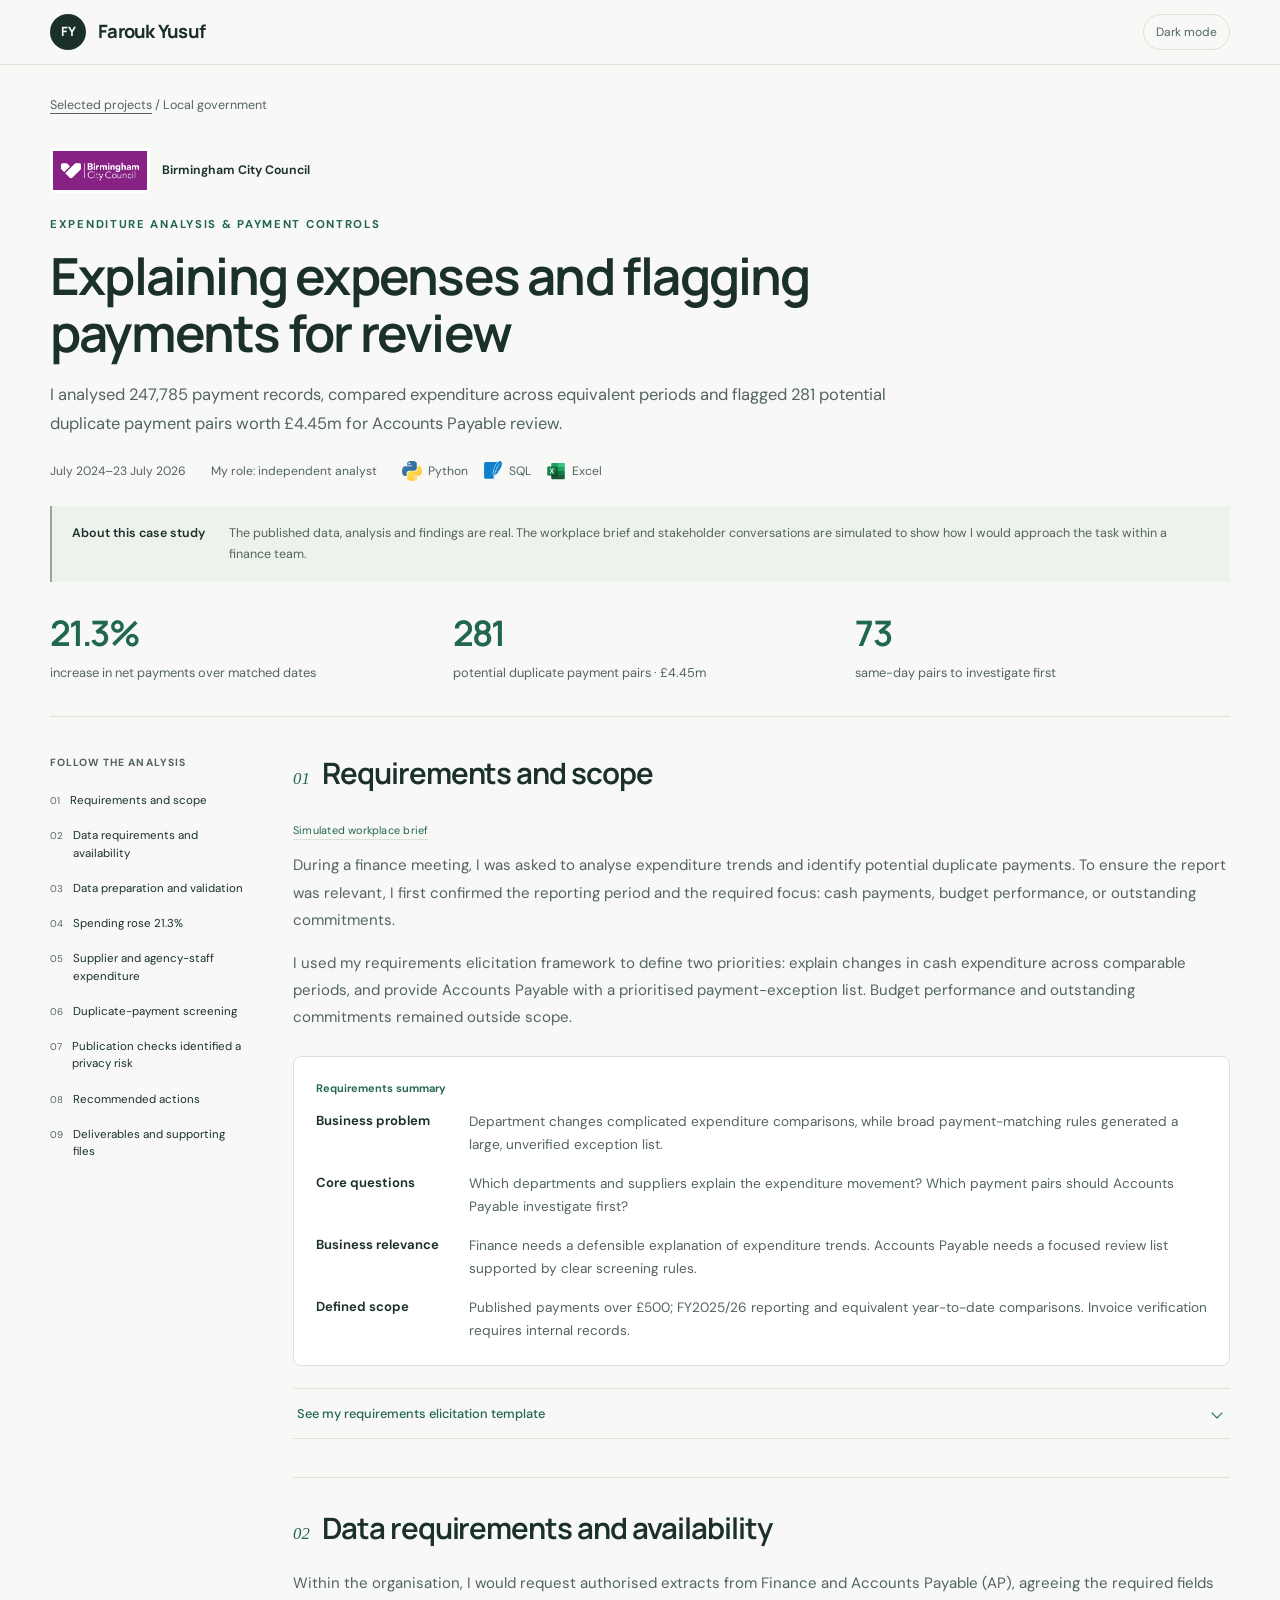
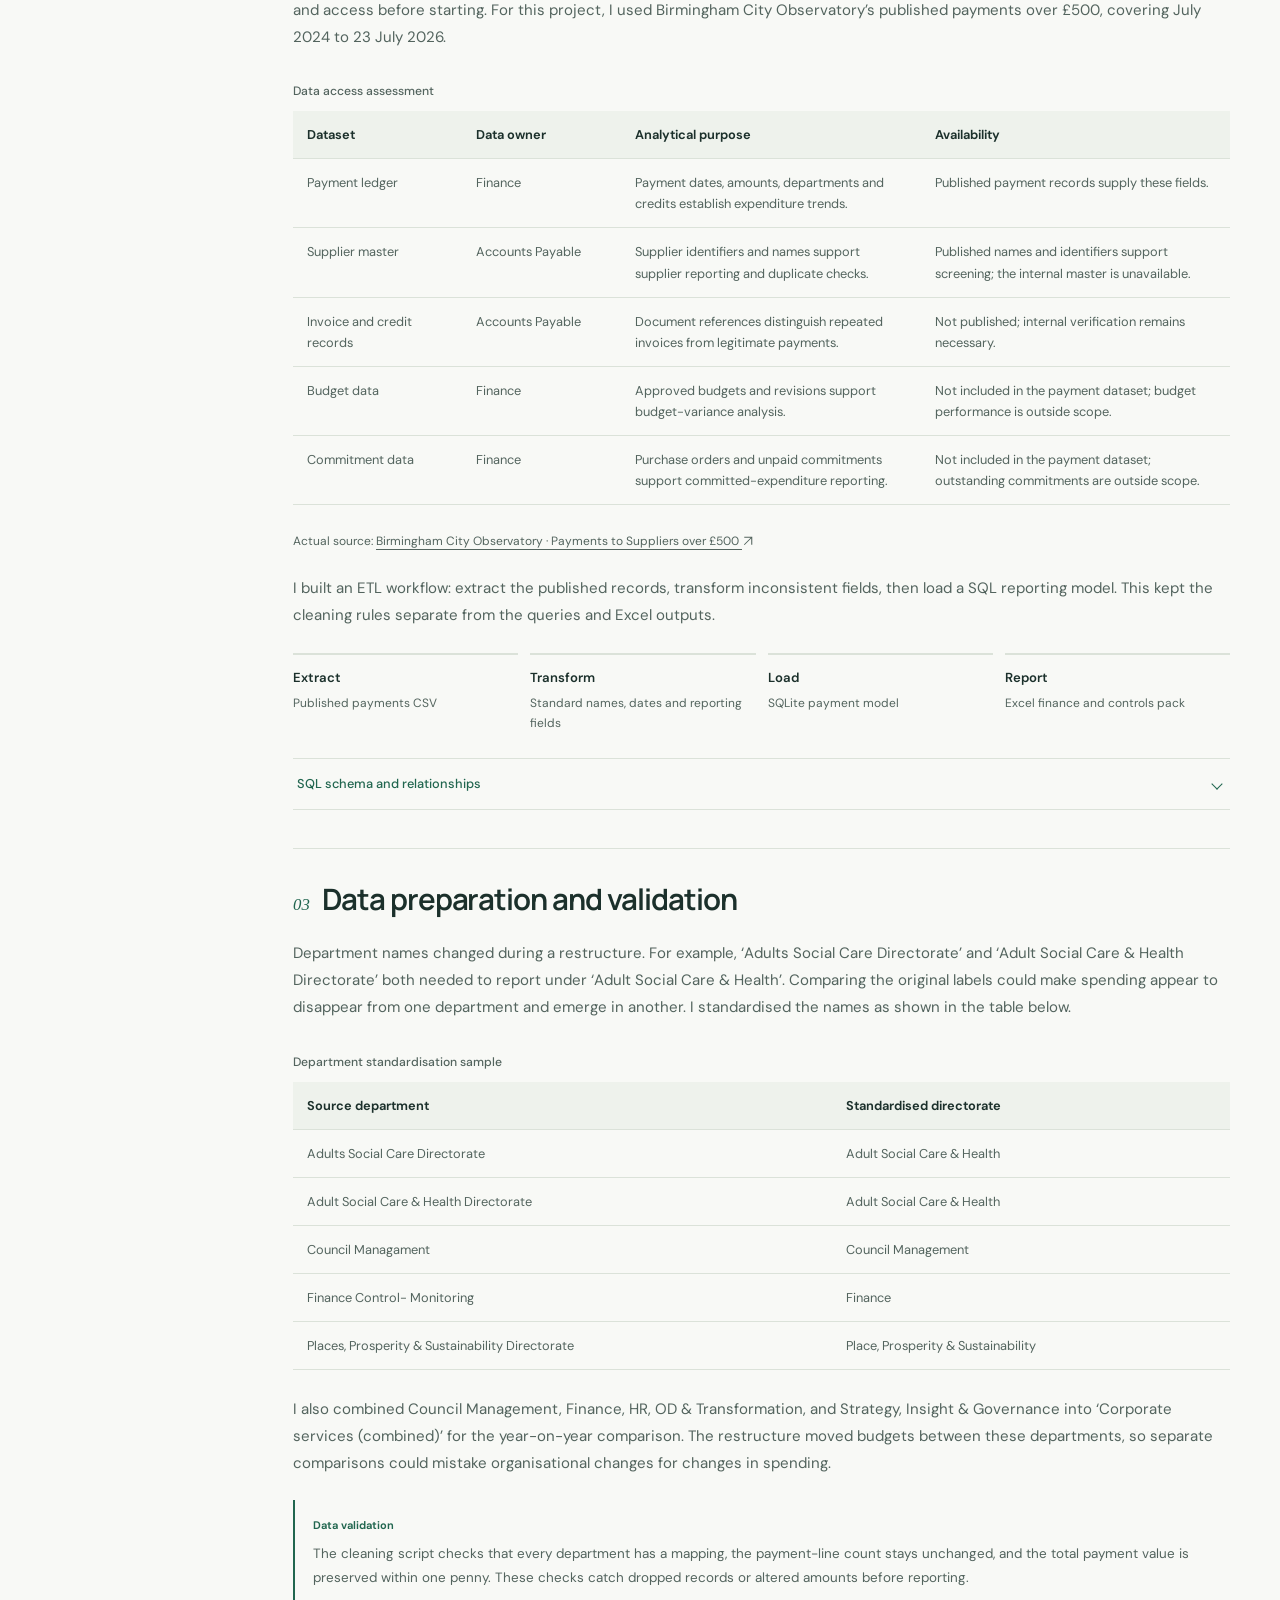
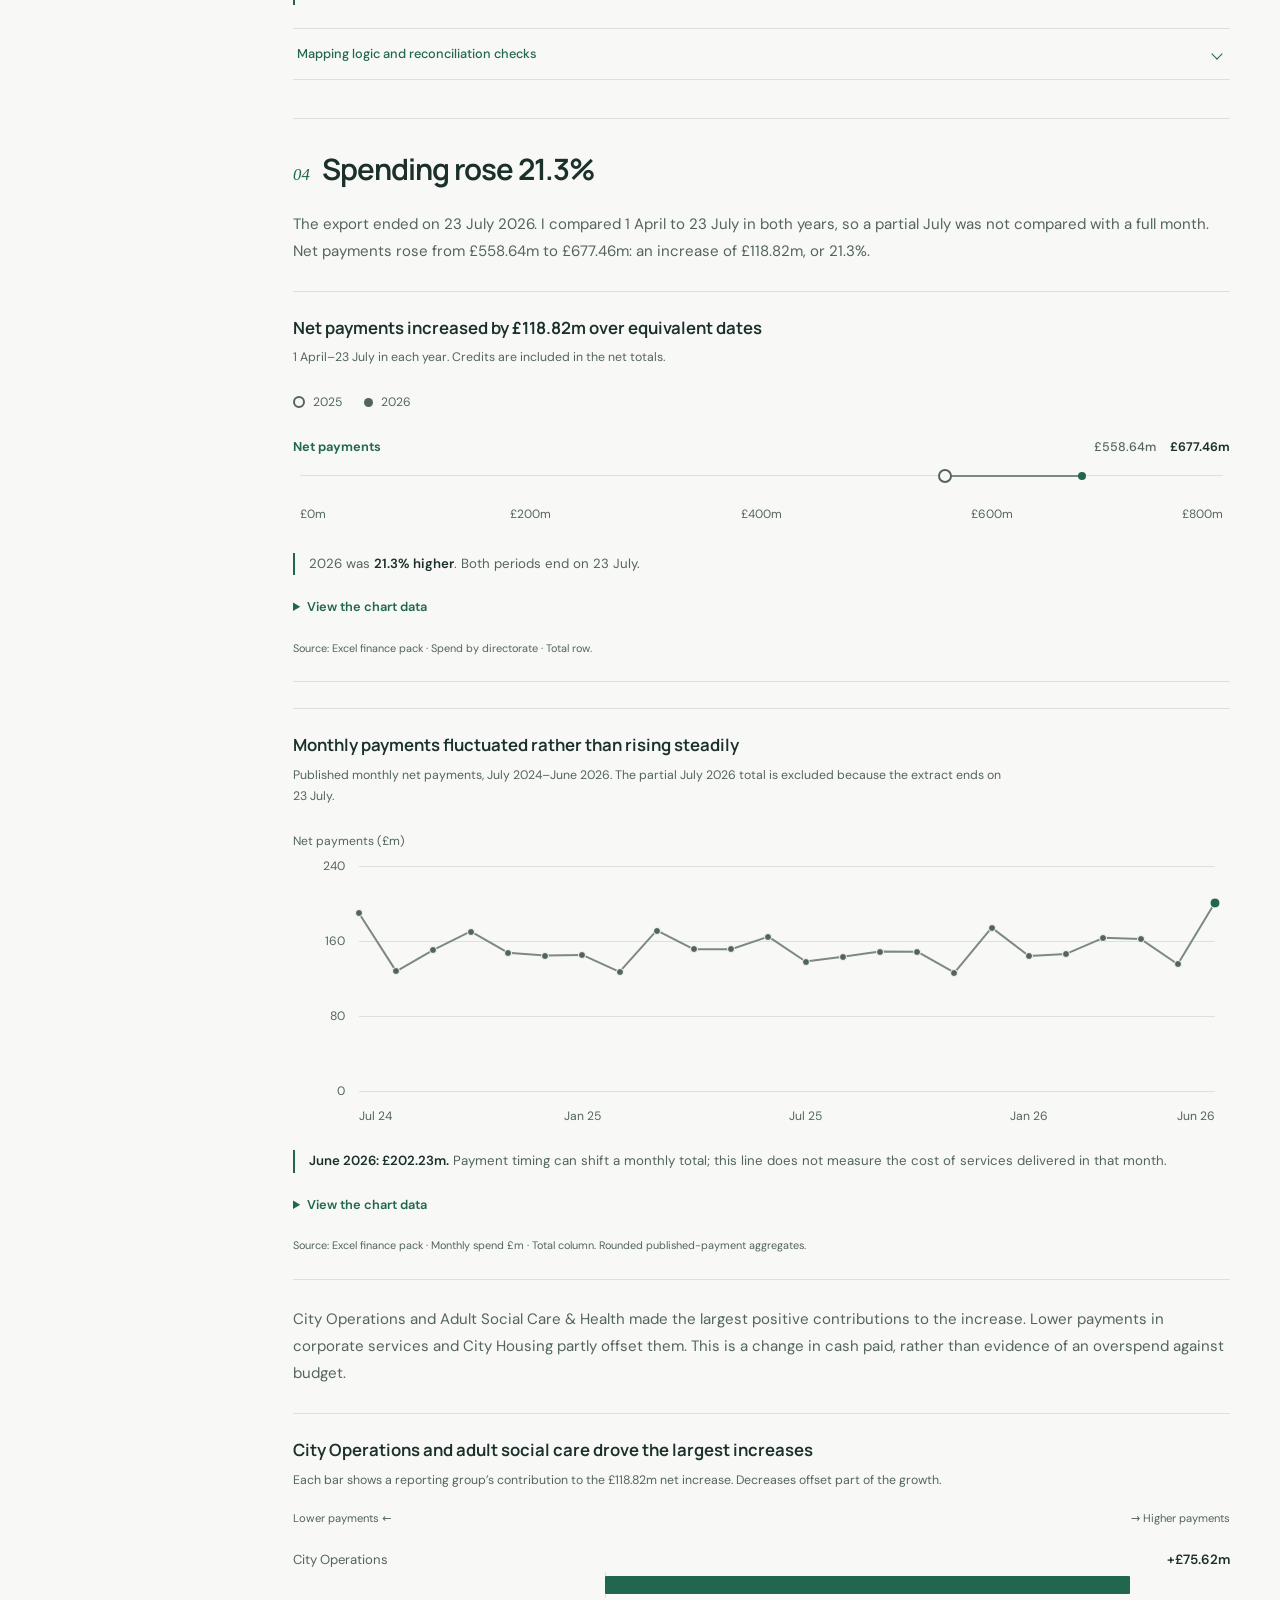
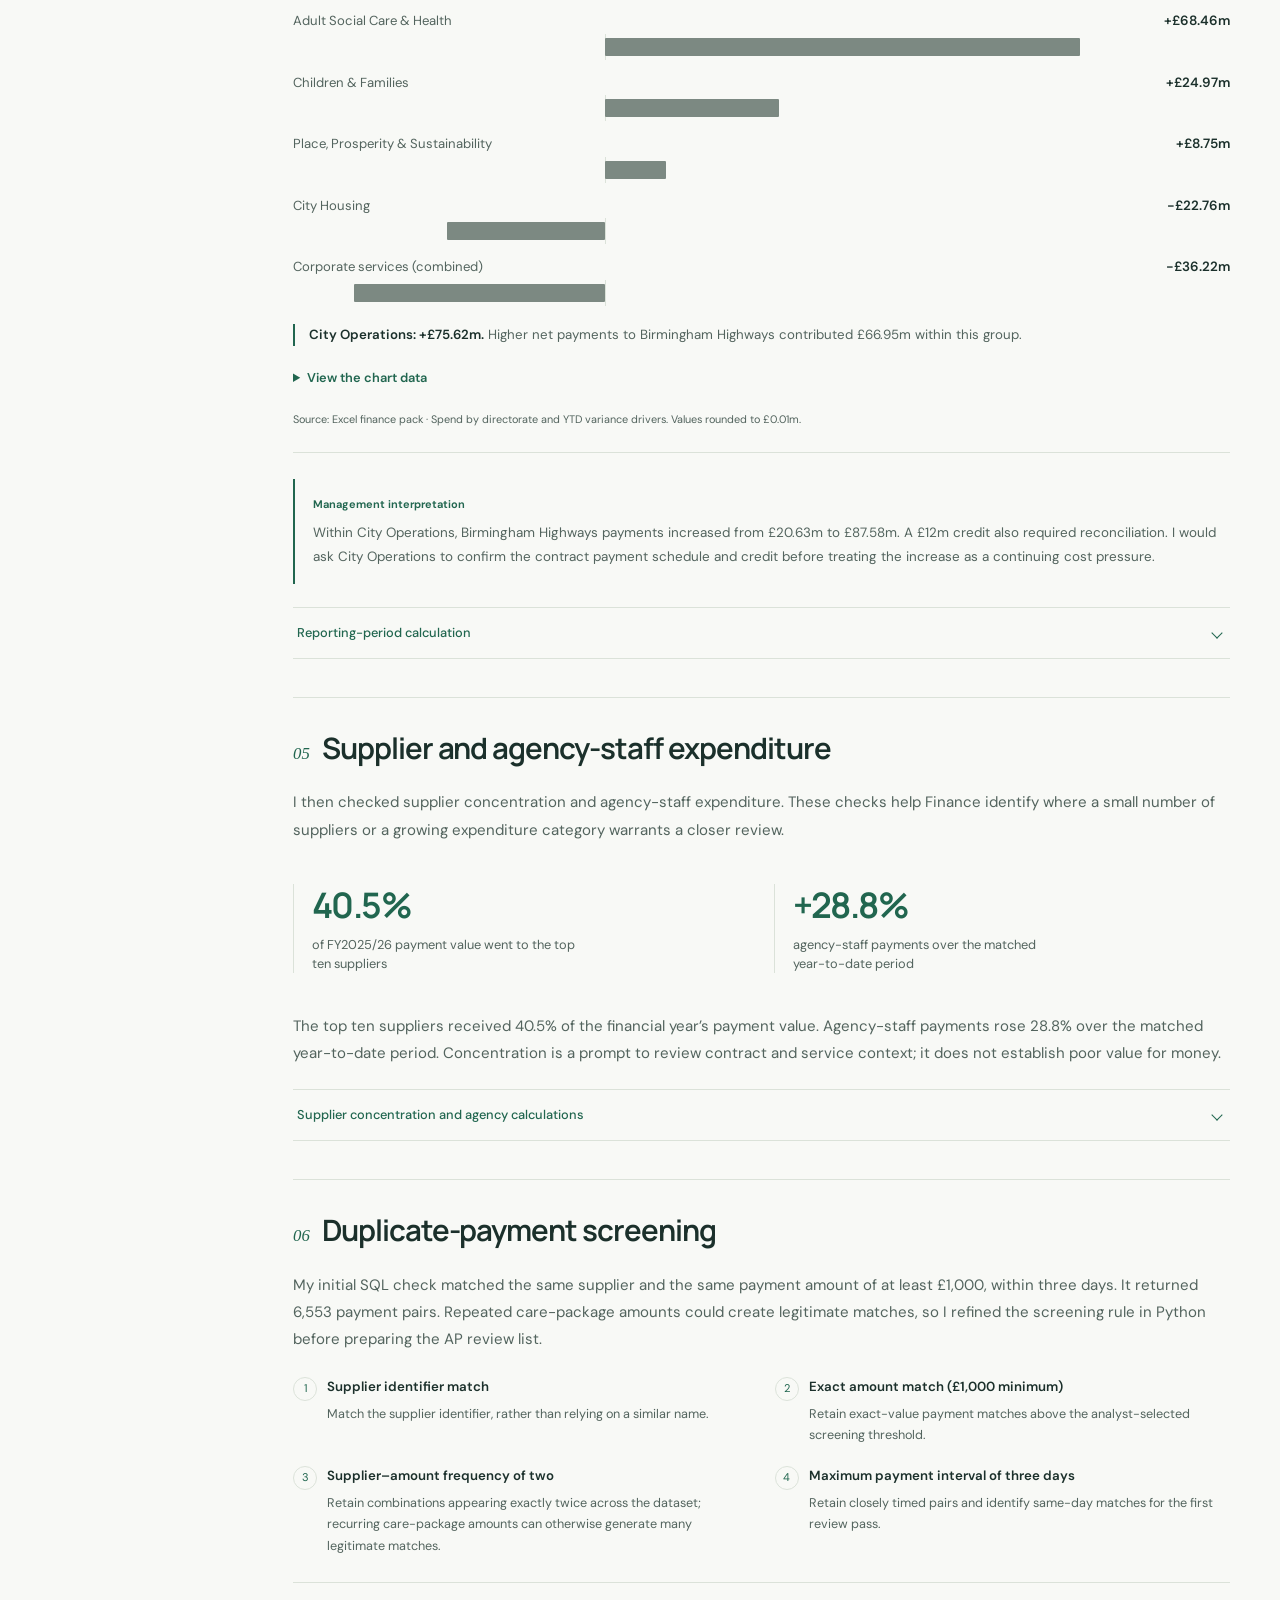
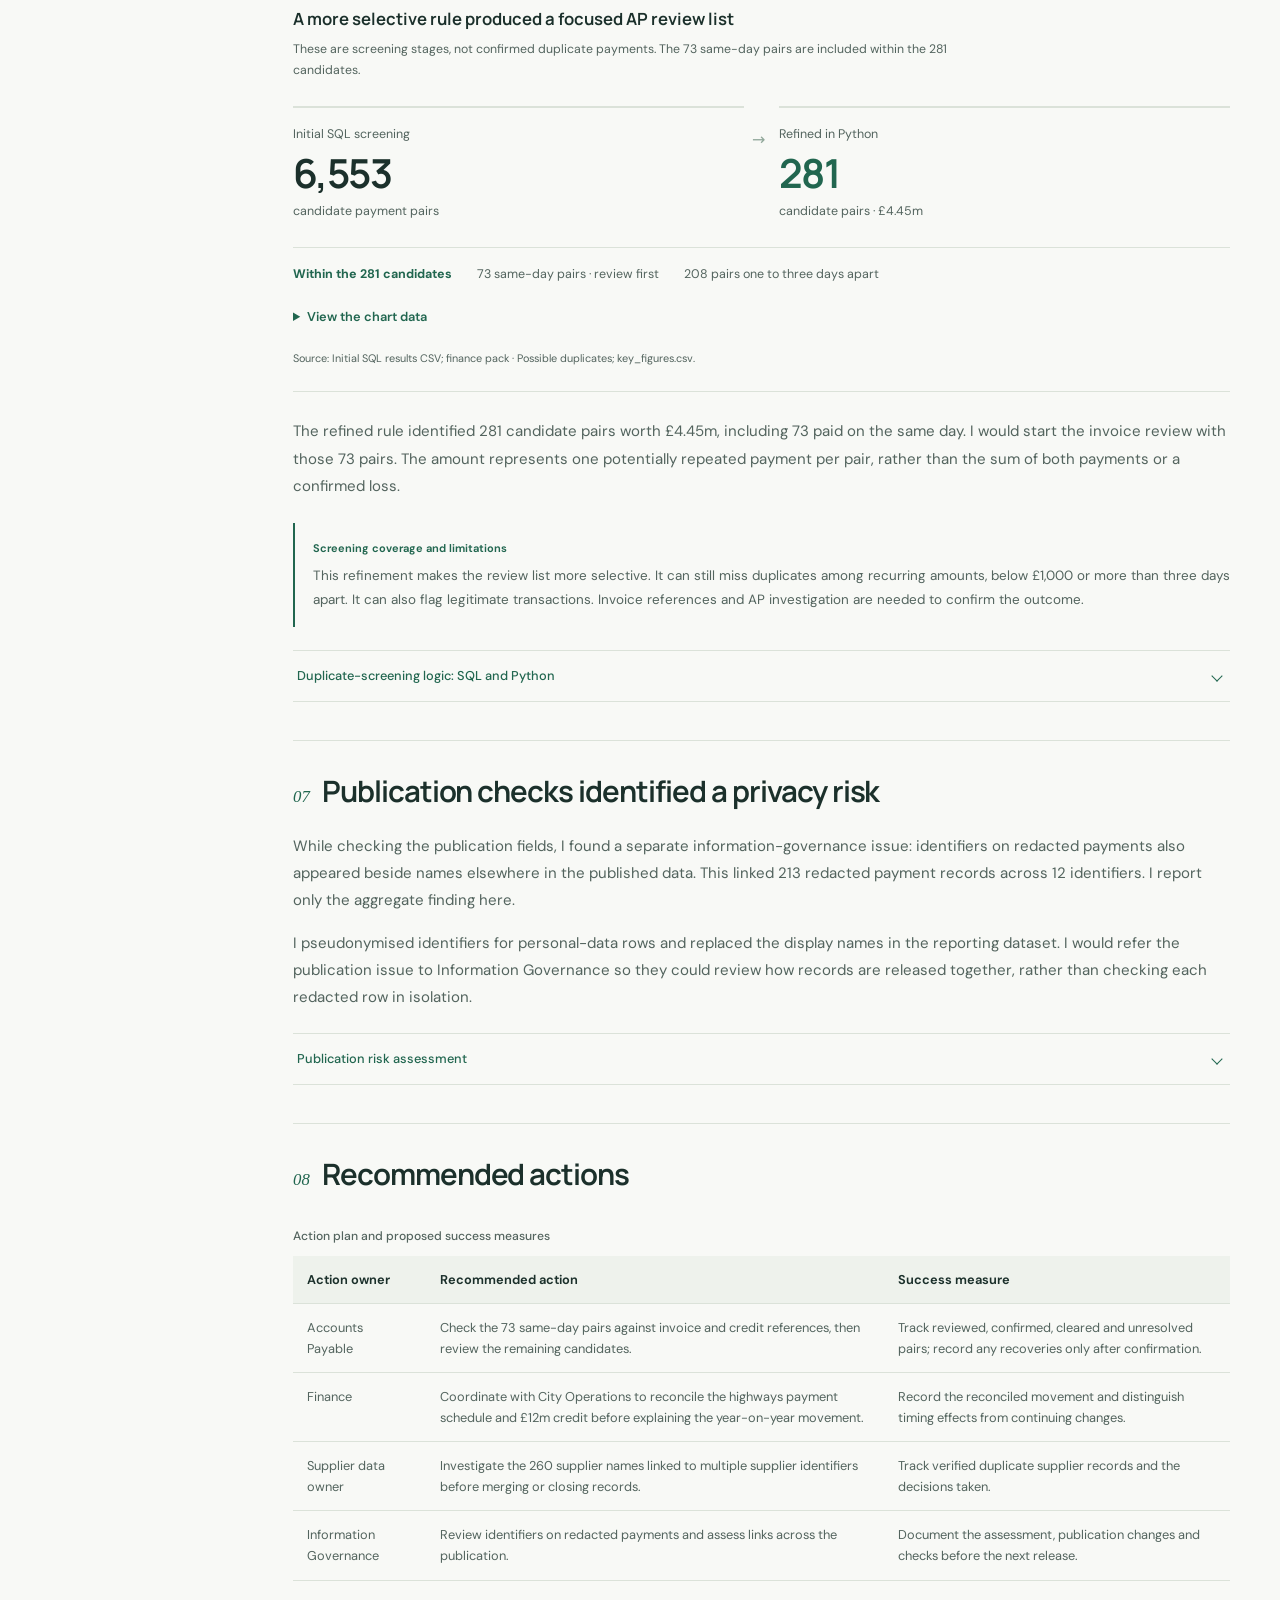
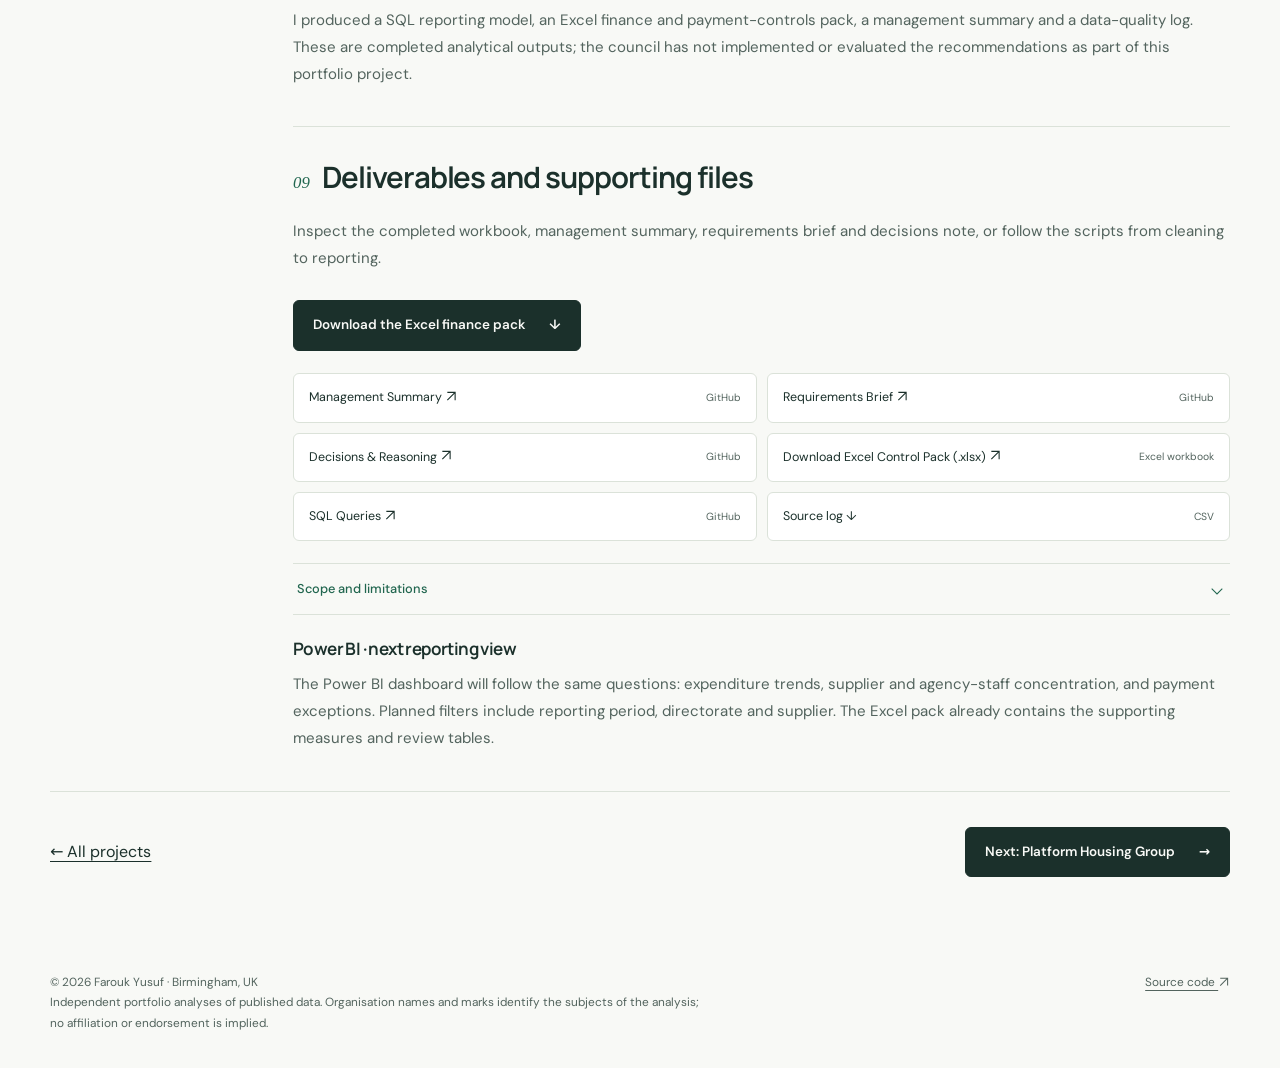
==== commit 371dfee9: "Match project visuals to trends, benchmarks and screening decisions" ====
--- a/case-studies/birmingham-payments.html
+++ b/case-studies/birmingham-payments.html
@@ -2,7 +2,7 @@
 <html lang="en-GB"><head><meta charset="utf-8"><meta name="viewport" content="width=device-width, initial-scale=1">
 <title>Explaining expenses and flagging payments for review | Farouk Yusuf</title><meta name="description" content="I analysed 247,785 payment records, compared expenditure across equivalent periods and flagged 281 potential duplicate payment pairs worth £4.45m for Accounts Payable review.">
 <meta name="theme-color" content="#1b302b"><link rel="icon" href="../assets/favicon.svg" type="image/svg+xml">
-<link rel="stylesheet" href="../assets/css/site.css"><link rel="stylesheet" href="../assets/css/finance.css"><script src="../assets/js/site.js" defer></script></head>
+<link rel="stylesheet" href="../assets/css/site.css"><link rel="stylesheet" href="../assets/css/finance.css"><link rel="stylesheet" href="../assets/css/story-charts.css"><script src="../assets/js/site.js" defer></script></head>
 <body><a class="skip-link" href="#main">Skip to content</a>
     <header class="site-header"><div class="container nav">
       <a class="brand" href="../index.html"><span class="brand-mark" aria-hidden="true">FY</span>Farouk Yusuf<span class="sr-only">, home</span></a>
@@ -16,16 +16,19 @@
 assert not unmapped, unmapped
 pd.Series(dir_map, name=&quot;reporting_directorate&quot;).rename_axis(&quot;source_department&quot;).to_csv(os.path.join(BASE, &quot;clean&quot;, &quot;directorate_mapping.csv&quot;))
 df[&quot;directorate&quot;] = df.department.map(dir_map)</code></pre><pre tabindex="0" role="region" aria-label="Code excerpt"><code>assert len(df) == n0 and abs(df.amount.sum() - total0) &lt; 0.01  # nothing lost or altered</code></pre><a class="evidence-link" href="https://github.com/farouk-yusuf/farouk-yusuf.github.io/blob/main/projects/01_BCC_Payments/scripts/01_clean.py" target="_blank" rel="noopener">Cleaning and validation script <span aria-hidden="true"><svg class="arrow-icon" viewBox="0 0 16 16" aria-hidden="true"><path d="M3 13 13 3M3 3h10v10"/></svg></span></a></div></details></section><section class="finance-section" id="spending" aria-labelledby="spending-heading"><div class="finance-section-heading"><span class="finance-step" aria-hidden="true">04</span><h2 id="spending-heading">Spending rose 21.3%</h2></div><p>The export ended on 23 July 2026. I compared 1 April to 23 July in both years, so a partial July was not compared with a full month. Net payments rose from £558.64m to £677.46m: an increase of £118.82m, or 21.3%.</p><figure class="chart-panel"><figcaption>Net payments increased by £118.82m over equivalent dates</figcaption>
-    <p class="chart-subtitle">1 April–23 July in each year. Credits are included in the net totals.</p><ul class="finance-bars"><li class="finance-bar-row"><div class="finance-bar-label"><span>2025</span><strong>£558.64m</strong></div><div class="finance-bar-track" aria-hidden="true"><span class="finance-bar " style="width:82.461%"></span></div></li><li class="finance-bar-row"><div class="finance-bar-label"><span>2026</span><strong>£677.46m</strong></div><div class="finance-bar-track" aria-hidden="true"><span class="finance-bar finance-bar--focus" style="width:100.000%"></span></div></li></ul><p class="chart-annotation">2026 was <strong>21.3% higher</strong>. Both periods end on 23 July.</p>
+    <p class="chart-subtitle">1 April–23 July in each year. Credits are included in the net totals.</p><div class="paired-plot" data-viz="paired-dot" aria-hidden="true"><div class="plot-legend"><span><i class="legend-dot legend-dot--open"></i>2025</span><span><i class="legend-dot"></i>2026</span></div><ul><li class="pair-row pair-row--focus"><div class="pair-heading"><span>Net payments</span><strong><span>£558.64m</span><span>£677.46m</span></strong></div><div class="pair-scale"><span class="pair-link" style="left:69.8300%;width:14.8525%"></span><i class="pair-dot pair-dot--open" data-value="558.64000000" style="left:69.8300%"></i><i class="pair-dot" data-value="677.46000000" style="left:84.6825%"></i></div></li></ul><div class="pair-ticks"><span style="left:0.0000%" class="plot-tick--first">£0m</span><span style="left:25.0000%" class="">£200m</span><span style="left:50.0000%" class="">£400m</span><span style="left:75.0000%" class="">£600m</span><span style="left:100.0000%" class="plot-tick--last">£800m</span></div></div><p class="chart-annotation">2026 was <strong>21.3% higher</strong>. Both periods end on 23 July.</p>
     <details><summary>View the chart data</summary><div class="table-scroll" tabindex="0" role="region" aria-label="Net payments increased by £118.82m over equivalent dates"><table><caption>Net payments increased by £118.82m over equivalent dates</caption><thead><tr><th scope="col">Period</th><th scope="col">Net payments (£m)</th></tr></thead><tbody><tr><td>1 Apr–23 Jul 2025</td><td>558.64</td></tr><tr><td>1 Apr–23 Jul 2026</td><td>677.46</td></tr></tbody></table></div></details>
-    <p class="chart-source">Source: Excel finance pack · Spend by directorate · Total row.</p></figure><p>City Operations and Adult Social Care &amp; Health made the largest positive contributions to the increase. Lower payments in corporate services and City Housing partly offset them. This is a change in cash paid, rather than evidence of an overspend against budget.</p><figure class="chart-panel"><figcaption>City Operations and adult social care drove the largest increases</figcaption>
+    <p class="chart-source">Source: Excel finance pack · Spend by directorate · Total row.</p></figure><figure class="chart-panel"><figcaption>Monthly payments fluctuated rather than rising steadily</figcaption>
+    <p class="chart-subtitle">Published monthly net payments, July 2024–June 2026. The partial July 2026 total is excluded because the extract ends on 23 July.</p><div class="story-plot" data-viz="line" aria-hidden="true"><div class="plot-unit">Net payments (£m)</div><div class="plot-grid"><div class="plot-y-labels"><span style="bottom:0.0000%">0</span><span style="bottom:33.3333%">80</span><span style="bottom:66.6667%">160</span><span style="bottom:100.0000%">240</span></div><div class="plot-area"><div class="plot-guides"><span style="bottom:0.0000%"></span><span style="bottom:33.3333%"></span><span style="bottom:66.6667%"></span><span style="bottom:100.0000%"></span></div><svg class="plot-geometry" viewBox="0 0 100 100" preserveAspectRatio="none"><polyline class="plot-series" points="0.0000,20.5250 4.3478,46.3750 8.6957,36.8083 13.0435,28.6042 17.3913,38.0583 21.7391,39.3042 26.0870,39.0792 30.4348,46.5875 34.7826,28.1750 39.1304,36.5917 43.4783,36.5292 47.8261,30.9375 52.1739,42.0125 56.5217,39.9375 60.8696,37.5333 65.2174,37.6208 69.5652,46.9250 73.9130,26.9375 78.2609,39.5292 82.6087,38.6208 86.9565,31.4708 91.3043,31.9708 95.6522,43.2417 100.0000,15.7375" vector-effect="non-scaling-stroke"/></svg><span class="plot-dot " data-value="190.74000000" style="left:0.0000%;bottom:79.4750%" title="Jul 24: 190.74"></span><span class="plot-dot " data-value="128.70000000" style="left:4.3478%;bottom:53.6250%" title="Aug 24: 128.7"></span><span class="plot-dot " data-value="151.66000000" style="left:8.6957%;bottom:63.1917%" title="Sep 24: 151.66"></span><span class="plot-dot " data-value="171.35000000" style="left:13.0435%;bottom:71.3958%" title="Oct 24: 171.35"></span><span class="plot-dot " data-value="148.66000000" style="left:17.3913%;bottom:61.9417%" title="Nov 24: 148.66"></span><span class="plot-dot " data-value="145.67000000" style="left:21.7391%;bottom:60.6958%" title="Dec 24: 145.67"></span><span class="plot-dot " data-value="146.21000000" style="left:26.0870%;bottom:60.9208%" title="Jan 25: 146.21"></span><span class="plot-dot " data-value="128.19000000" style="left:30.4348%;bottom:53.4125%" title="Feb 25: 128.19"></span><span class="plot-dot " data-value="172.38000000" style="left:34.7826%;bottom:71.8250%" title="Mar 25: 172.38"></span><span class="plot-dot " data-value="152.18000000" style="left:39.1304%;bottom:63.4083%" title="Apr 25: 152.18"></span><span class="plot-dot " data-value="152.33000000" style="left:43.4783%;bottom:63.4708%" title="May 25: 152.33"></span><span class="plot-dot " data-value="165.75000000" style="left:47.8261%;bottom:69.0625%" title="Jun 25: 165.75"></span><span class="plot-dot " data-value="139.17000000" style="left:52.1739%;bottom:57.9875%" title="Jul 25: 139.17"></span><span class="plot-dot " data-value="144.15000000" style="left:56.5217%;bottom:60.0625%" title="Aug 25: 144.15"></span><span class="plot-dot " data-value="149.92000000" style="left:60.8696%;bottom:62.4667%" title="Sep 25: 149.92"></span><span class="plot-dot " data-value="149.71000000" style="left:65.2174%;bottom:62.3792%" title="Oct 25: 149.71"></span><span class="plot-dot " data-value="127.38000000" style="left:69.5652%;bottom:53.0750%" title="Nov 25: 127.38"></span><span class="plot-dot " data-value="175.35000000" style="left:73.9130%;bottom:73.0625%" title="Dec 25: 175.35"></span><span class="plot-dot " data-value="145.13000000" style="left:78.2609%;bottom:60.4708%" title="Jan 26: 145.13"></span><span class="plot-dot " data-value="147.31000000" style="left:82.6087%;bottom:61.3792%" title="Feb 26: 147.31"></span><span class="plot-dot " data-value="164.47000000" style="left:86.9565%;bottom:68.5292%" title="Mar 26: 164.47"></span><span class="plot-dot " data-value="163.27000000" style="left:91.3043%;bottom:68.0292%" title="Apr 26: 163.27"></span><span class="plot-dot " data-value="136.22000000" style="left:95.6522%;bottom:56.7583%" title="May 26: 136.22"></span><span class="plot-dot plot-dot--focus" data-value="202.23000000" style="left:100.0000%;bottom:84.2625%" title="Jun 26: 202.23"></span></div></div><div class="plot-x-labels"><span class="plot-tick--first" style="left:0.0000%">Jul 24</span><span class="" style="left:26.0870%">Jan 25</span><span class="" style="left:52.1739%">Jul 25</span><span class=" plot-tick--optional" style="left:78.2609%">Jan 26</span><span class="plot-tick--last" style="left:100.0000%">Jun 26</span></div><div class="plot-x-title"></div></div><p class="chart-annotation"><strong>June 2026: £202.23m.</strong> Payment timing can shift a monthly total; this line does not measure the cost of services delivered in that month.</p>
+    <details><summary>View the chart data</summary><div class="table-scroll" tabindex="0" role="region" aria-label="Monthly payments fluctuated rather than rising steadily"><table><caption>Monthly payments fluctuated rather than rising steadily</caption><thead><tr><th scope="col">Month</th><th scope="col">Net payments (£m)</th></tr></thead><tbody><tr><td>2024-07</td><td>190.74</td></tr><tr><td>2024-08</td><td>128.70</td></tr><tr><td>2024-09</td><td>151.66</td></tr><tr><td>2024-10</td><td>171.35</td></tr><tr><td>2024-11</td><td>148.66</td></tr><tr><td>2024-12</td><td>145.67</td></tr><tr><td>2025-01</td><td>146.21</td></tr><tr><td>2025-02</td><td>128.19</td></tr><tr><td>2025-03</td><td>172.38</td></tr><tr><td>2025-04</td><td>152.18</td></tr><tr><td>2025-05</td><td>152.33</td></tr><tr><td>2025-06</td><td>165.75</td></tr><tr><td>2025-07</td><td>139.17</td></tr><tr><td>2025-08</td><td>144.15</td></tr><tr><td>2025-09</td><td>149.92</td></tr><tr><td>2025-10</td><td>149.71</td></tr><tr><td>2025-11</td><td>127.38</td></tr><tr><td>2025-12</td><td>175.35</td></tr><tr><td>2026-01</td><td>145.13</td></tr><tr><td>2026-02</td><td>147.31</td></tr><tr><td>2026-03</td><td>164.47</td></tr><tr><td>2026-04</td><td>163.27</td></tr><tr><td>2026-05</td><td>136.22</td></tr><tr><td>2026-06</td><td>202.23</td></tr></tbody></table></div></details>
+    <p class="chart-source">Source: Excel finance pack · Monthly spend £m · Total column. Rounded published-payment aggregates.</p></figure><p>City Operations and Adult Social Care &amp; Health made the largest positive contributions to the increase. Lower payments in corporate services and City Housing partly offset them. This is a change in cash paid, rather than evidence of an overspend against budget.</p><figure class="chart-panel"><figcaption>City Operations and adult social care drove the largest increases</figcaption>
     <p class="chart-subtitle">Each bar shows a reporting group’s contribution to the £118.82m net increase. Decreases offset part of the growth.</p><p class="finance-axis-note"><span>Lower payments ←</span><span>→ Higher payments</span></p><ul class="finance-bars"><li class="finance-bar-row"><div class="finance-bar-label"><span>City Operations</span><strong>+£75.62m</strong></div><div class="finance-bar-track finance-bar-track--diverging" style="--zero:33.333%" aria-hidden="true"><span class="finance-bar finance-bar--focus" style="left:33.333%;width:56.015%"></span></div></li><li class="finance-bar-row"><div class="finance-bar-label"><span>Adult Social Care &amp; Health</span><strong>+£68.46m</strong></div><div class="finance-bar-track finance-bar-track--diverging" style="--zero:33.333%" aria-hidden="true"><span class="finance-bar " style="left:33.333%;width:50.711%"></span></div></li><li class="finance-bar-row"><div class="finance-bar-label"><span>Children &amp; Families</span><strong>+£24.97m</strong></div><div class="finance-bar-track finance-bar-track--diverging" style="--zero:33.333%" aria-hidden="true"><span class="finance-bar " style="left:33.333%;width:18.496%"></span></div></li><li class="finance-bar-row"><div class="finance-bar-label"><span>Place, Prosperity &amp; Sustainability</span><strong>+£8.75m</strong></div><div class="finance-bar-track finance-bar-track--diverging" style="--zero:33.333%" aria-hidden="true"><span class="finance-bar " style="left:33.333%;width:6.481%"></span></div></li><li class="finance-bar-row"><div class="finance-bar-label"><span>City Housing</span><strong>−£22.76m</strong></div><div class="finance-bar-track finance-bar-track--diverging" style="--zero:33.333%" aria-hidden="true"><span class="finance-bar " style="left:16.474%;width:16.859%"></span></div></li><li class="finance-bar-row"><div class="finance-bar-label"><span>Corporate services (combined)</span><strong>−£36.22m</strong></div><div class="finance-bar-track finance-bar-track--diverging" style="--zero:33.333%" aria-hidden="true"><span class="finance-bar " style="left:6.504%;width:26.830%"></span></div></li></ul><p class="chart-annotation"><strong>City Operations: +£75.62m.</strong> Higher net payments to Birmingham Highways contributed £66.95m within this group.</p>
     <details><summary>View the chart data</summary><div class="table-scroll" tabindex="0" role="region" aria-label="City Operations and adult social care drove the largest increases"><table><caption>City Operations and adult social care drove the largest increases</caption><thead><tr><th scope="col">Reporting group</th><th scope="col">Year-on-year change (£m)</th></tr></thead><tbody><tr><td>City Operations</td><td>75.62</td></tr><tr><td>Adult Social Care &amp; Health</td><td>68.46</td></tr><tr><td>Children &amp; Families</td><td>24.97</td></tr><tr><td>Place, Prosperity &amp; Sustainability</td><td>8.75</td></tr><tr><td>City Housing</td><td>-22.76</td></tr><tr><td>Corporate services (combined)</td><td>-36.22</td></tr></tbody></table></div></details>
     <p class="chart-source">Source: Excel finance pack · Spend by directorate and YTD variance drivers. Values rounded to £0.01m.</p></figure><aside class="practice-note"><span class="practice-label">Management interpretation</span><p>Within City Operations, Birmingham Highways payments increased from £20.63m to £87.58m. A £12m credit also required reconciliation. I would ask City Operations to confirm the contract payment schedule and credit before treating the increase as a continuing cost pressure.</p></aside><details class="evidence"><summary>Reporting-period calculation</summary><div class="evidence-body"><pre tabindex="0" role="region" aria-label="Code excerpt"><code>last = df.date.max()                                   # data ends part-way through July 2026
 same_day_ly = last - pd.DateOffset(years=1)
 ytd_cur = df[(df.date &gt;= &quot;2026-04-01&quot;) &amp; (df.date &lt;= last)]
 ytd_prev = df[(df.date &gt;= &quot;2025-04-01&quot;) &amp; (df.date &lt;= same_day_ly)]</code></pre><a class="evidence-link" href="https://github.com/farouk-yusuf/farouk-yusuf.github.io/blob/main/projects/01_BCC_Payments/scripts/03_finance_pack.py" target="_blank" rel="noopener">Matched-period calculations <span aria-hidden="true"><svg class="arrow-icon" viewBox="0 0 16 16" aria-hidden="true"><path d="M3 13 13 3M3 3h10v10"/></svg></span></a></div></details></section><section class="finance-section" id="suppliers" aria-labelledby="suppliers-heading"><div class="finance-section-heading"><span class="finance-step" aria-hidden="true">05</span><h2 id="suppliers-heading">Supplier and agency-staff expenditure</h2></div><p>I then checked supplier concentration and agency-staff expenditure. These checks help Finance identify where a small number of suppliers or a growing expenditure category warrants a closer review.</p><div class="supplier-facts"><div class="finance-metric"><strong>40.5%</strong><span>of FY2025/26 payment value went to the top ten suppliers</span></div><div class="finance-metric"><strong>+28.8%</strong><span>agency-staff payments over the matched year-to-date period</span></div></div><p>The top ten suppliers received 40.5% of the financial year’s payment value. Agency-staff payments rose 28.8% over the matched year-to-date period. Concentration is a prompt to review contract and service context; it does not establish poor value for money.</p><details class="evidence"><summary>Supplier concentration and agency calculations</summary><div class="evidence-body"><p>These figures are recorded in the finance pack’s Top suppliers FY25-26 and Agency staff monthly sheets. The year-to-date agency comparison uses the same reporting dates as the expenditure analysis.</p><a class="evidence-link" href="https://github.com/farouk-yusuf/farouk-yusuf.github.io/blob/main/projects/01_BCC_Payments/sql/02_top_suppliers_fy2025_26.sql" target="_blank" rel="noopener">Supplier reporting query <span aria-hidden="true"><svg class="arrow-icon" viewBox="0 0 16 16" aria-hidden="true"><path d="M3 13 13 3M3 3h10v10"/></svg></span></a><a class="evidence-link" href="https://github.com/farouk-yusuf/farouk-yusuf.github.io/blob/main/projects/01_BCC_Payments/sql/05_agency_staff_monthly.sql" target="_blank" rel="noopener">Agency-staff reporting query <span aria-hidden="true"><svg class="arrow-icon" viewBox="0 0 16 16" aria-hidden="true"><path d="M3 13 13 3M3 3h10v10"/></svg></span></a><a class="evidence-link" href="https://github.com/farouk-yusuf/farouk-yusuf.github.io/blob/main/projects/01_BCC_Payments/scripts/03_finance_pack.py" target="_blank" rel="noopener">Concentration and agency calculations <span aria-hidden="true"><svg class="arrow-icon" viewBox="0 0 16 16" aria-hidden="true"><path d="M3 13 13 3M3 3h10v10"/></svg></span></a></div></details></section><section class="finance-section" id="duplicates" aria-labelledby="duplicates-heading"><div class="finance-section-heading"><span class="finance-step" aria-hidden="true">06</span><h2 id="duplicates-heading">Duplicate-payment screening</h2></div><p>My initial SQL check matched the same supplier and the same payment amount of at least £1,000, within three days. It returned 6,553 payment pairs. Repeated care-package amounts could create legitimate matches, so I refined the screening rule in Python before preparing the AP review list.</p><ol class="rule-list"><li><strong>Supplier identifier match</strong><span>Match the supplier identifier, rather than relying on a similar name.</span></li><li><strong>Exact amount match (£1,000 minimum)</strong><span>Retain exact-value payment matches above the analyst-selected screening threshold.</span></li><li><strong>Supplier–amount frequency of two</strong><span>Retain combinations appearing exactly twice across the dataset; recurring care-package amounts can otherwise generate many legitimate matches.</span></li><li><strong>Maximum payment interval of three days</strong><span>Retain closely timed pairs and identify same-day matches for the first review pass.</span></li></ol><figure class="chart-panel"><figcaption>A more selective rule produced a focused AP review list</figcaption>
-    <p class="chart-subtitle">These are screening stages, not confirmed duplicate payments. The 73 same-day pairs are included within the 281 candidates.</p><div class="review-route"><div><span>Initial SQL screening</span><strong>6,553</strong><small>candidate payment pairs</small></div><span class="review-arrow" aria-hidden="true">→</span><div class="review-refined"><span>Refined in Python</span><strong>281</strong><small>candidate pairs · £4.45m</small></div></div><p class="chart-annotation">Of the final <strong>281 pairs</strong>, begin with the <strong>73 same-day pairs</strong>.</p><div class="review-subset" aria-hidden="true"><span style="width:25.979%"></span></div><div class="review-subset-labels"><strong>73 same-day pairs</strong><span>208 other pairs · one to three days apart</span></div>
+    <p class="chart-subtitle">These are screening stages, not confirmed duplicate payments. The 73 same-day pairs are included within the 281 candidates.</p><div data-viz="process"><ol class="analysis-process"><li><span>Initial SQL screening</span><strong>6,553</strong><small>candidate payment pairs</small></li><li><span>Refined in Python</span><strong>281</strong><small>candidate pairs · £4.45m</small></li></ol><div class="process-subset"><strong>Within the 281 candidates</strong><span>73 same-day pairs · review first</span><span>208 pairs one to three days apart</span></div></div>
     <details><summary>View the chart data</summary><div class="table-scroll" tabindex="0" role="region" aria-label="A more selective rule produced a focused AP review list"><table><caption>A more selective rule produced a focused AP review list</caption><thead><tr><th scope="col">Screening stage</th><th scope="col">Payment pairs</th></tr></thead><tbody><tr><td>Initial SQL rule</td><td>6553</td></tr><tr><td>Refined Python rule</td><td>281</td></tr><tr><td>Same-day subset of refined pairs</td><td>73</td></tr></tbody></table></div></details>
     <p class="chart-source">Source: Initial SQL results CSV; finance pack · Possible duplicates; key_figures.csv.</p></figure><p>The refined rule identified 281 candidate pairs worth £4.45m, including 73 paid on the same day. I would start the invoice review with those 73 pairs. The amount represents one potentially repeated payment per pair, rather than the sum of both payments or a confirmed loss.</p><aside class="practice-note"><span class="practice-label">Screening coverage and limitations</span><p>This refinement makes the review list more selective. It can still miss duplicates among recurring amounts, below £1,000 or more than three days apart. It can also flag legitimate transactions. Invoice references and AP investigation are needed to confirm the outcome.</p></aside><details class="evidence"><summary>Duplicate-screening logic: SQL and Python</summary><div class="evidence-body"><h3>Stage 1 · SQL candidate generation</h3><p>The SQL self-join compares payment lines for the same supplier and amount within three days. It produces the initial 6,553-pair list.</p><a class="evidence-link" href="https://github.com/farouk-yusuf/farouk-yusuf.github.io/blob/main/projects/01_BCC_Payments/sql/03_possible_duplicate_payments.sql" target="_blank" rel="noopener">Initial SQL matching query <span aria-hidden="true"><svg class="arrow-icon" viewBox="0 0 16 16" aria-hidden="true"><path d="M3 13 13 3M3 3h10v10"/></svg></span></a><h3>Stage 2 · Python refinement</h3><p>The additional supplier–amount frequency condition is implemented below. It retains combinations appearing exactly twice across the dataset, then checks the gap between those two dates.</p><pre tabindex="0" role="region" aria-label="Code excerpt"><code>x = df[~df.is_personal_data &amp; (df.amount &gt;= 1000)]
 two = x[x.groupby([&quot;supplier_number&quot;, &quot;amount&quot;]).amount.transform(&quot;size&quot;) == 2]
--- a/assets/css/story-charts.css
+++ b/assets/css/story-charts.css
@@ -0,0 +1,75 @@
+/* Plot text is HTML: it keeps its font size while the geometry resizes. */
+.story-plot { margin:25px 0 20px; font-size:.76rem; color:var(--muted); }
+.plot-unit { margin-bottom:16px; line-height:1.6; }
+.plot-grid { display:grid; grid-template-columns:52px minmax(0,1fr); gap:14px; padding-right:15px; }
+.plot-y-labels,.plot-area { position:relative; height:225px; }
+.plot-y-labels span { position:absolute; right:0; transform:translateY(50%); white-space:nowrap; font-variant-numeric:tabular-nums; }
+.plot-area { min-width:0; }
+.plot-guides { position:absolute; inset:0; }
+.plot-guides span { position:absolute; left:0; right:0; border-top:1px solid var(--line); }
+.plot-geometry { position:absolute; inset:0; width:100%; height:100%; overflow:visible; }
+.plot-series { stroke:var(--finance-neutral); stroke-width:2; fill:none; stroke-linejoin:round; }
+.plot-fit { stroke:var(--finance-neutral); stroke-width:1.5; stroke-dasharray:5 5; }
+.plot-dot { position:absolute; width:8px; height:8px; border-radius:50%; background:var(--muted); border:1px solid var(--bg); transform:translate(-50%,50%); }
+.plot-dot--focus { background:var(--accent); width:11px; height:11px; }
+.plot-x-labels { position:relative; margin:14px 15px 0 66px; height:24px; }
+.plot-x-labels > span,.pair-ticks > span { position:absolute; transform:translateX(-50%); white-space:nowrap; font-variant-numeric:tabular-nums; }
+.plot-x-labels > .plot-tick--first,.pair-ticks > .plot-tick--first { transform:none; }
+.plot-x-labels > .plot-tick--last,.pair-ticks > .plot-tick--last { transform:translateX(-100%); }
+.plot-x-title { text-align:center; margin-left:66px; line-height:1.6; }
+.plot-reference { position:absolute; left:0; right:0; border-top:1px dashed var(--chart-muted); }
+.plot-reference > span { position:absolute; right:0; bottom:7px; color:var(--muted); font-size:.75rem; background:var(--bg); padding:0 4px; }
+.scatter-label { position:absolute; font-size:.76rem; transform:translate(-50%,calc(100% + 9px)); white-space:nowrap; background:var(--bg); padding:0 2px; }
+.scatter-label--above { transform:translate(-50%,-10px); }
+.scatter-label--right { transform:translate(10px,50%); }
+.scatter-label.plot-dot--focus { background:transparent; width:auto; height:auto; color:var(--accent); font-weight:650; }
+.plot-fit-key { display:flex; align-items:center; gap:9px; font-size:.76rem; line-height:1.6; color:var(--muted); }
+.plot-fit-key > span { width:25px; border-top:1.5px dashed var(--finance-neutral); flex-shrink:0; }
+.paired-plot { margin:24px 0 25px; }
+.plot-legend { display:flex; flex-wrap:wrap; gap:10px 22px; font-size:.76rem; color:var(--muted); margin-bottom:24px; }
+.plot-legend > span { display:flex; align-items:center; gap:8px; }
+.legend-dot { display:inline-block; width:9px; height:9px; background:var(--muted); border-radius:50%; }
+.legend-dot--open { width:12px; height:12px; background:var(--bg); border:2px solid var(--muted); }
+.paired-plot ul { list-style:none; padding:0; margin:0; }
+.pair-row { margin:0 0 21px; }
+.pair-heading { display:flex; justify-content:space-between; align-items:baseline; gap:15px; font-size:.8rem; color:var(--muted); margin-bottom:12px; line-height:1.5; }
+.pair-heading strong { display:flex; gap:14px; font-size:.78rem; font-weight:500; white-space:nowrap; font-variant-numeric:tabular-nums; }
+.pair-heading strong span:first-child { color:var(--muted); }
+.pair-heading strong span:last-child { color:var(--ink); font-weight:650; }
+.pair-row--focus .pair-heading > span { color:var(--accent); font-weight:650; }
+.pair-scale { margin:0 7px; height:14px; position:relative; background:linear-gradient(var(--line),var(--line)) center / 100% 1px no-repeat; }
+.pair-link { display:block; position:absolute; top:6px; height:2px; background:var(--finance-neutral); }
+.pair-dot { display:block; position:absolute; width:8px; height:8px; border-radius:50%; top:7px; transform:translate(-50%,-50%); background:var(--muted); z-index:2; }
+.pair-dot--open { width:14px; height:14px; background:var(--bg); border:2px solid var(--muted); z-index:1; }
+.pair-row--focus .pair-dot:not(.pair-dot--open) { background:var(--accent); }
+.pair-ticks { margin:18px 7px 0; position:relative; height:24px; font-size:.75rem; color:var(--muted); }
+.count-comparison { display:flex; align-items:center; gap:30px; margin:30px 0; }
+.count-comparison > div { flex:1; }
+.count-comparison > div > span { display:block; font-size:.78rem; color:var(--muted); margin-bottom:8px; }
+.count-comparison strong { font-family:var(--heading); font-size:clamp(1.7rem,4vw,2.7rem); letter-spacing:-.04em; font-weight:650; }
+.count-comparison > div:last-child strong { color:var(--accent); }
+.count-arrow { color:var(--chart-muted); font-size:1.5rem; }
+.analysis-process { list-style:none; display:grid; grid-template-columns:1fr 1fr; gap:35px; padding:0; margin:25px 0; }
+.analysis-process li { border-top:2px solid var(--line); padding-top:16px; margin:0; position:relative; }
+.analysis-process li + li::before { content:'→'; position:absolute; left:-27px; top:18px; color:var(--chart-muted); }
+.analysis-process strong { display:block; font-family:var(--heading); font-size:2.5rem; font-weight:650; letter-spacing:-.04em; line-height:1.4; }
+.analysis-process li:last-child strong { color:var(--accent); }
+.analysis-process span,.analysis-process small { display:block; font-size:.78rem; color:var(--muted); }
+.process-subset { display:flex; flex-wrap:wrap; gap:12px 25px; padding:16px 0 0; border-top:1px solid var(--line); font-size:.78rem; color:var(--muted); }
+.process-subset strong { color:var(--accent); }
+@media (max-width:600px) {
+  .plot-grid { grid-template-columns:46px minmax(0,1fr); gap:10px; padding-right:9px; }
+  .plot-y-labels,.plot-area { height:200px; }
+  .plot-x-labels { margin-left:56px; margin-right:9px; font-size:.75rem; }
+  .plot-x-labels > .plot-tick--optional { display:none; }
+  .plot-x-title { margin-left:56px; }
+  .pair-heading { font-size:.76rem; gap:10px; }
+  .pair-heading strong { font-size:.75rem; gap:10px; }
+  .pair-heading > span { max-width:62%; }
+  .count-comparison { gap:15px; }
+  .plot-reference > span { font-size:.75rem; }
+  .scatter-label { font-size:.75rem; }
+  .analysis-process { gap:25px; }
+  .analysis-process li + li::before { left:-21px; }
+  .analysis-process strong { font-size:2rem; }
+}
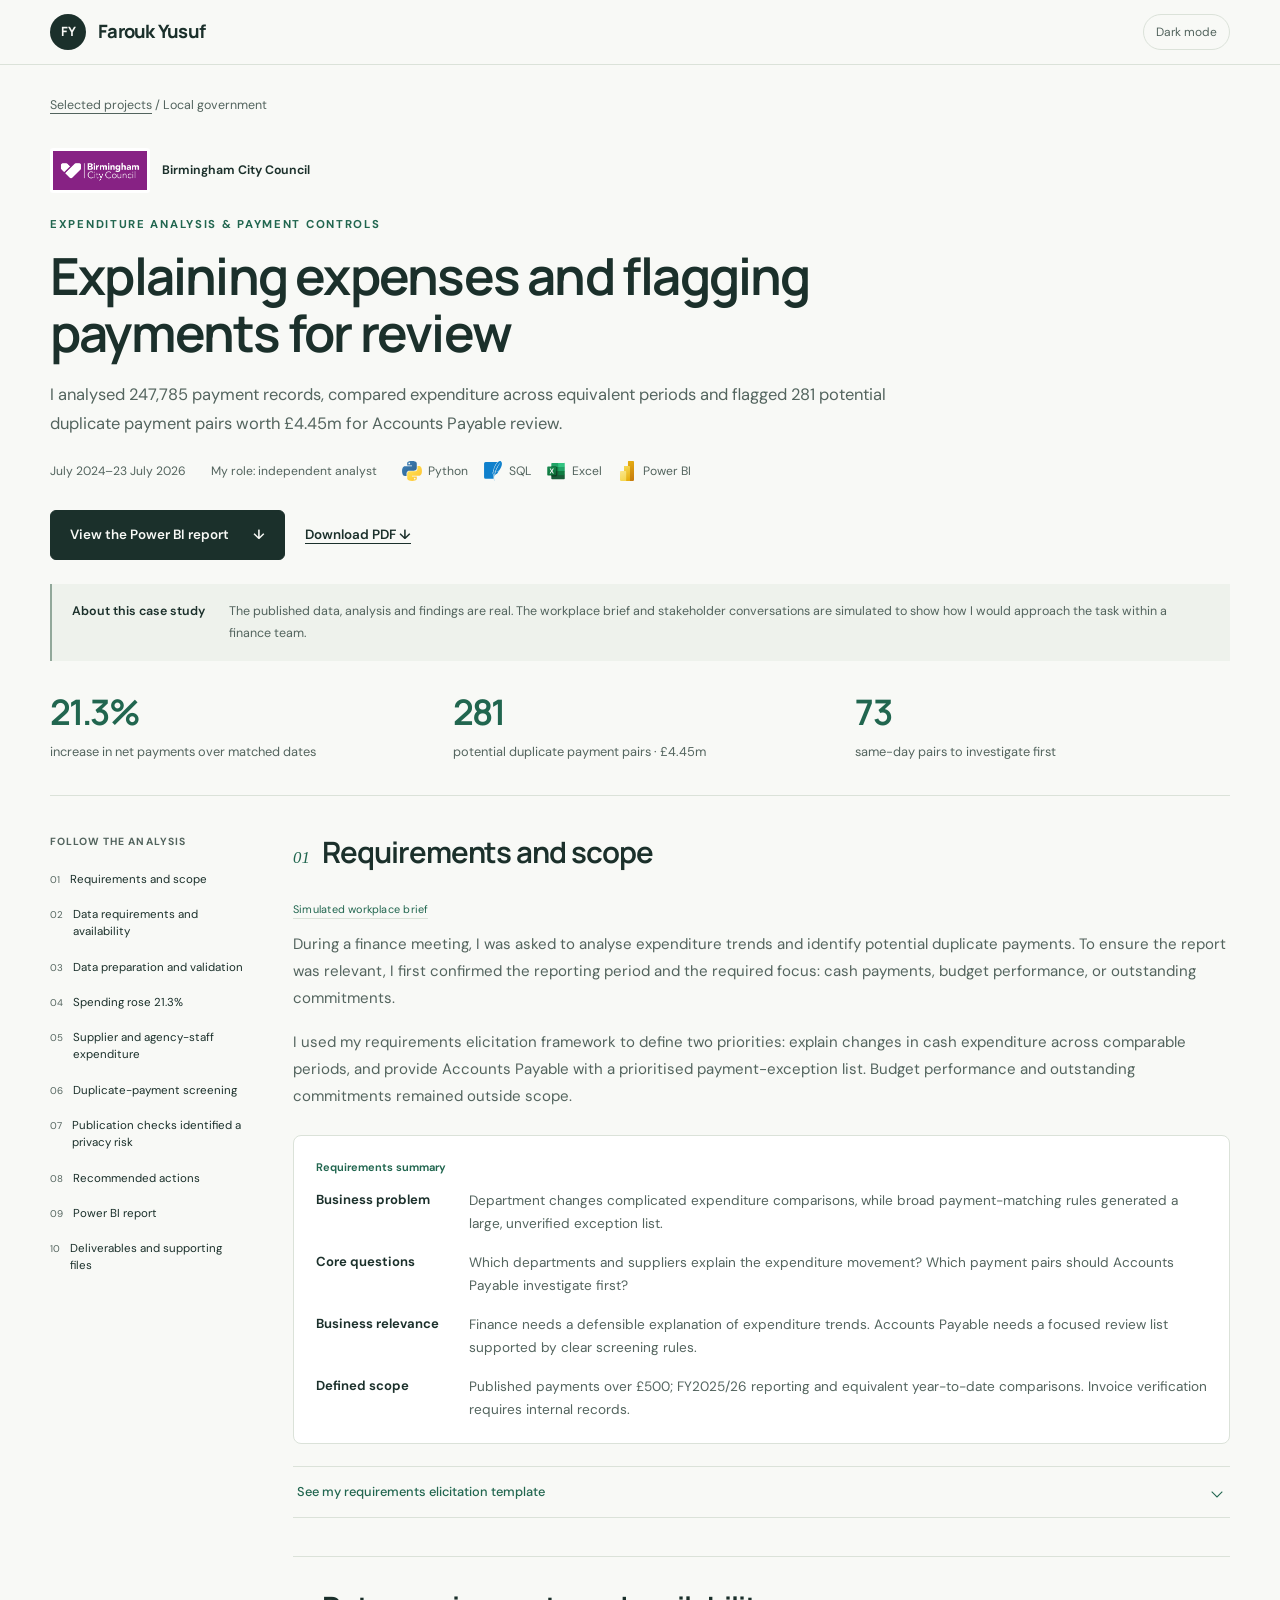
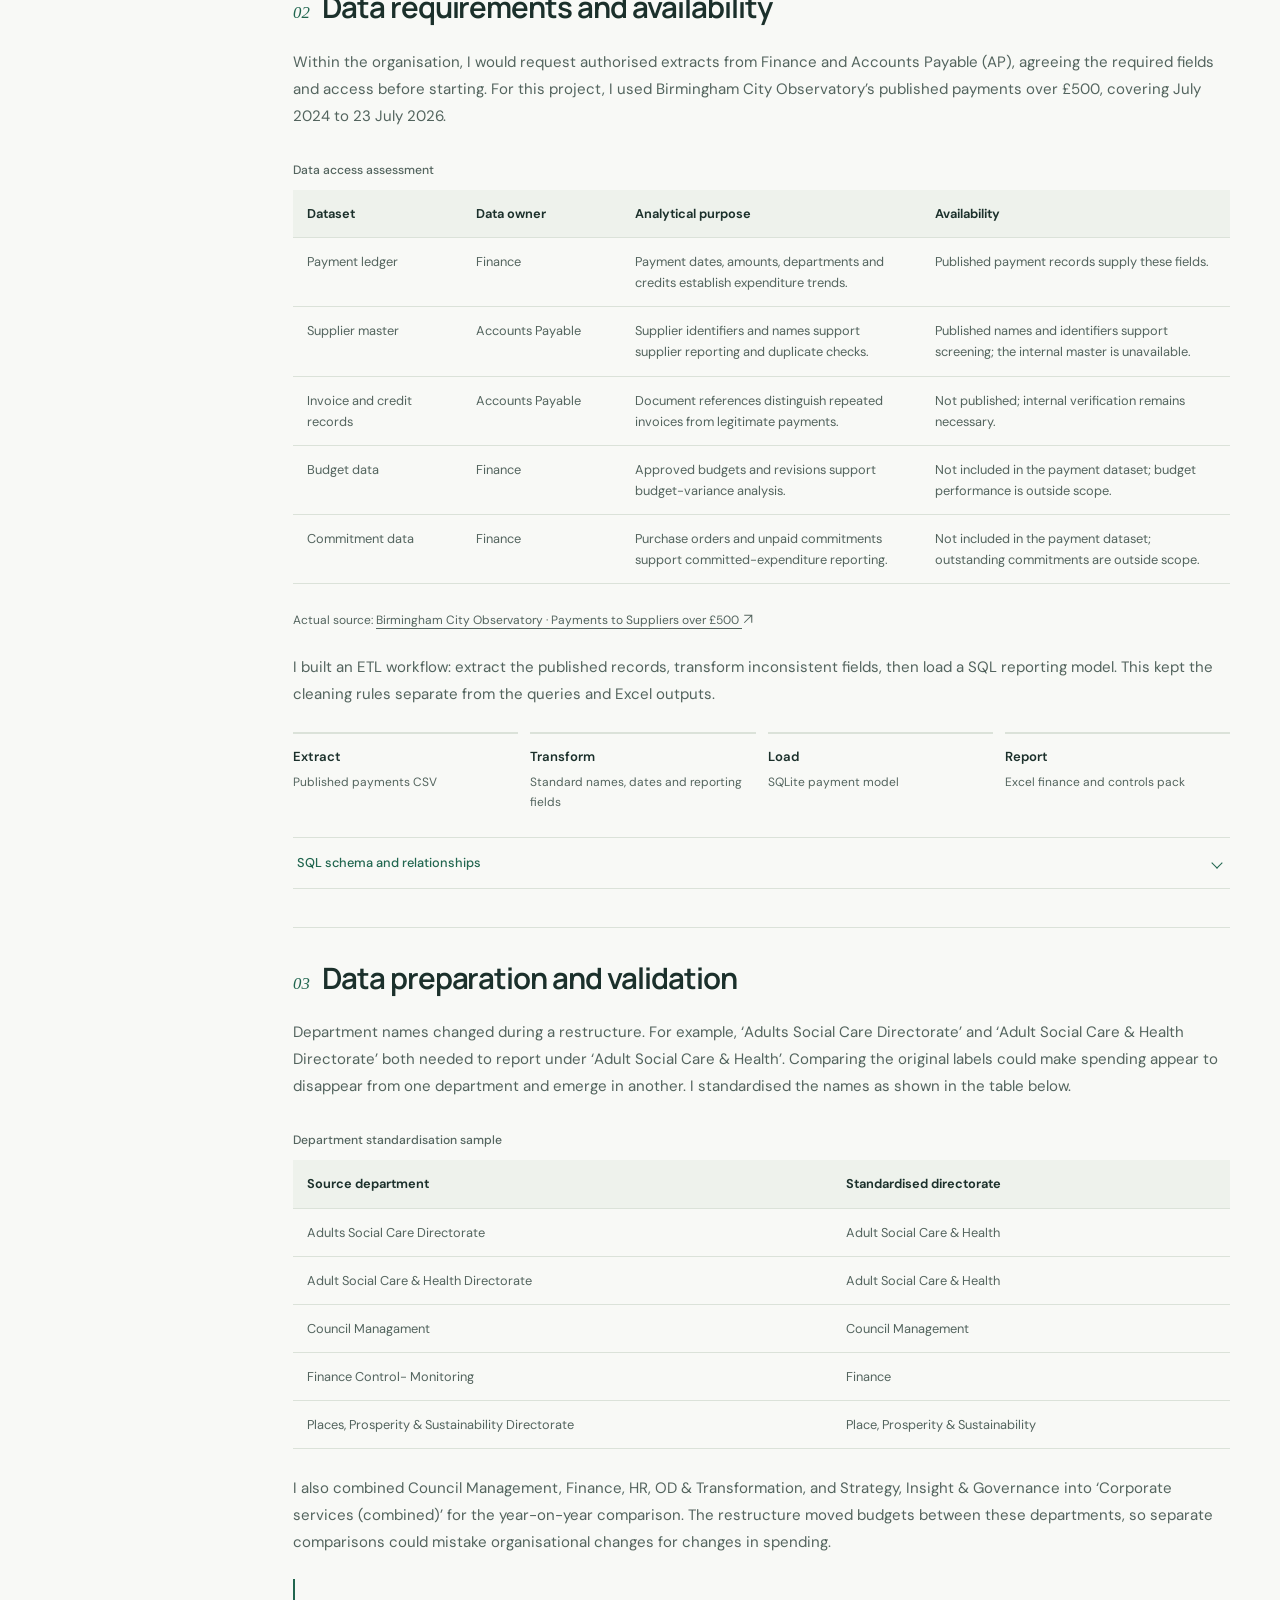
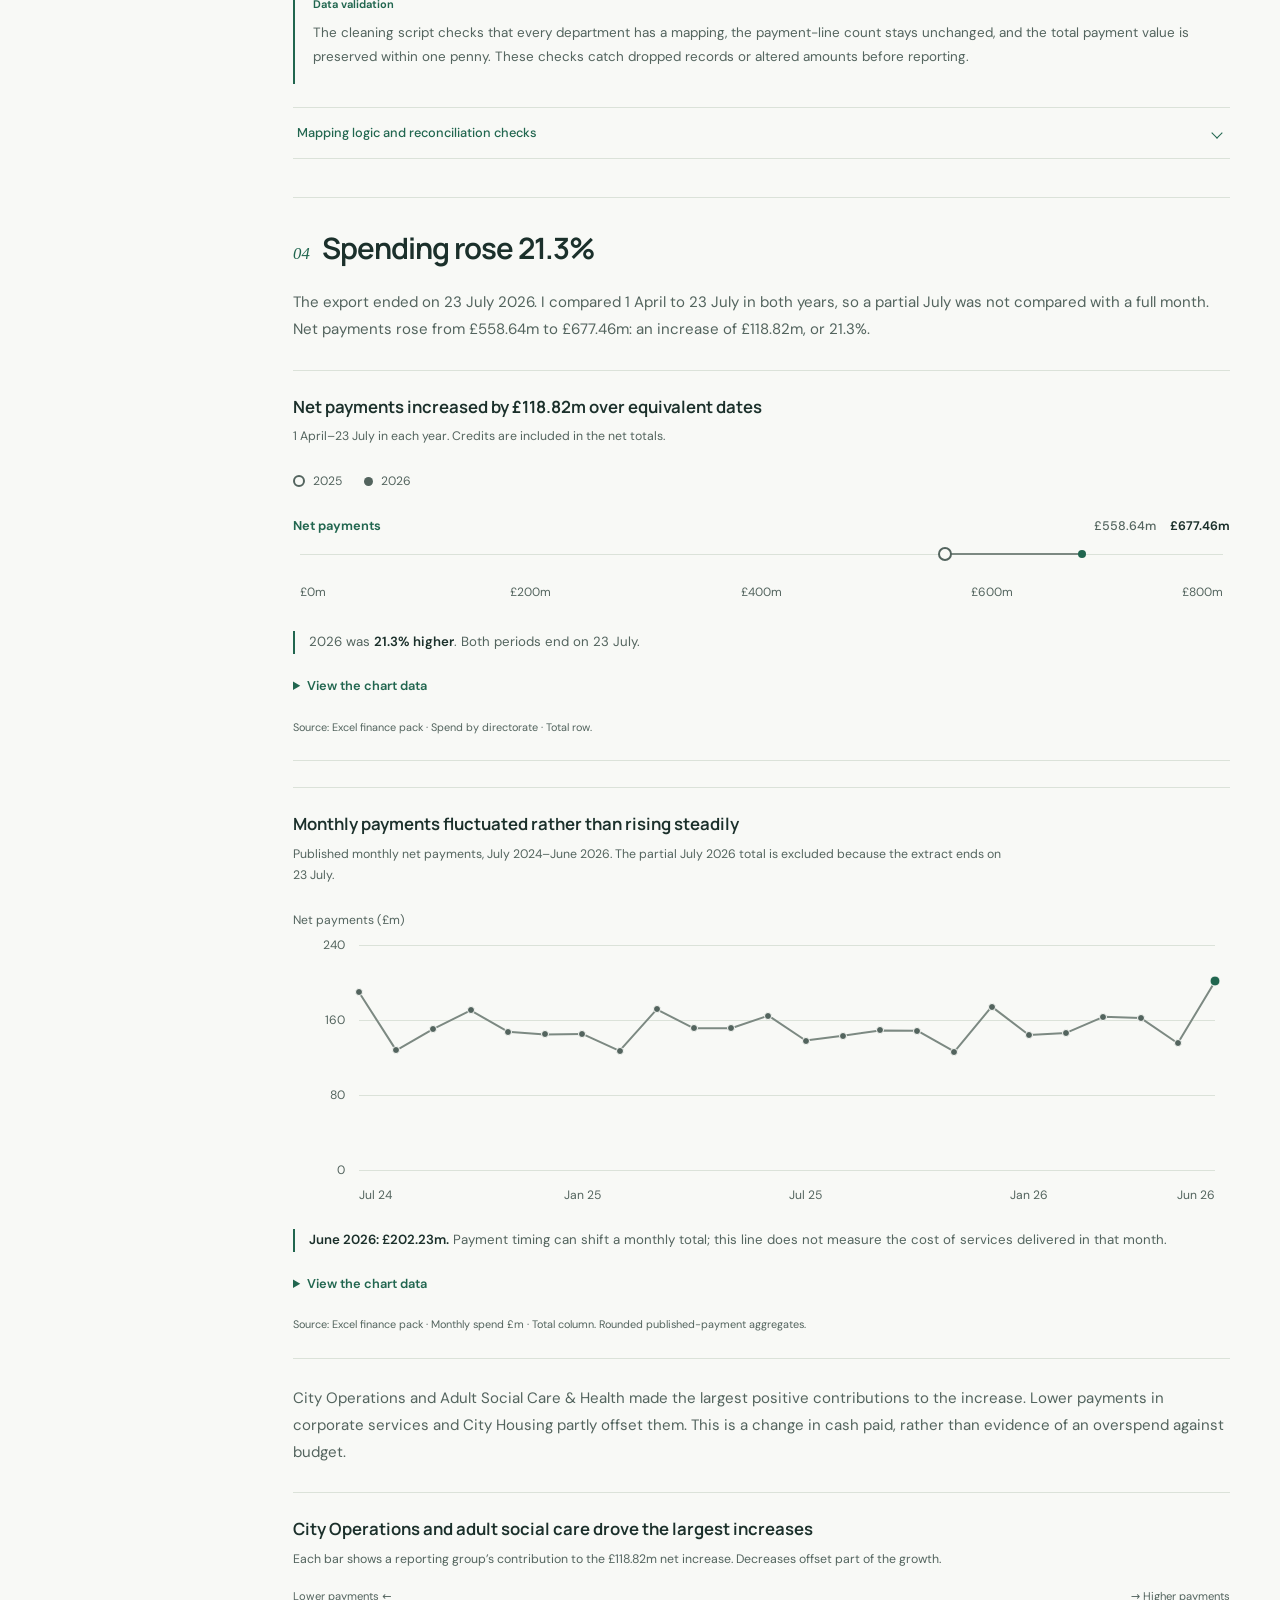
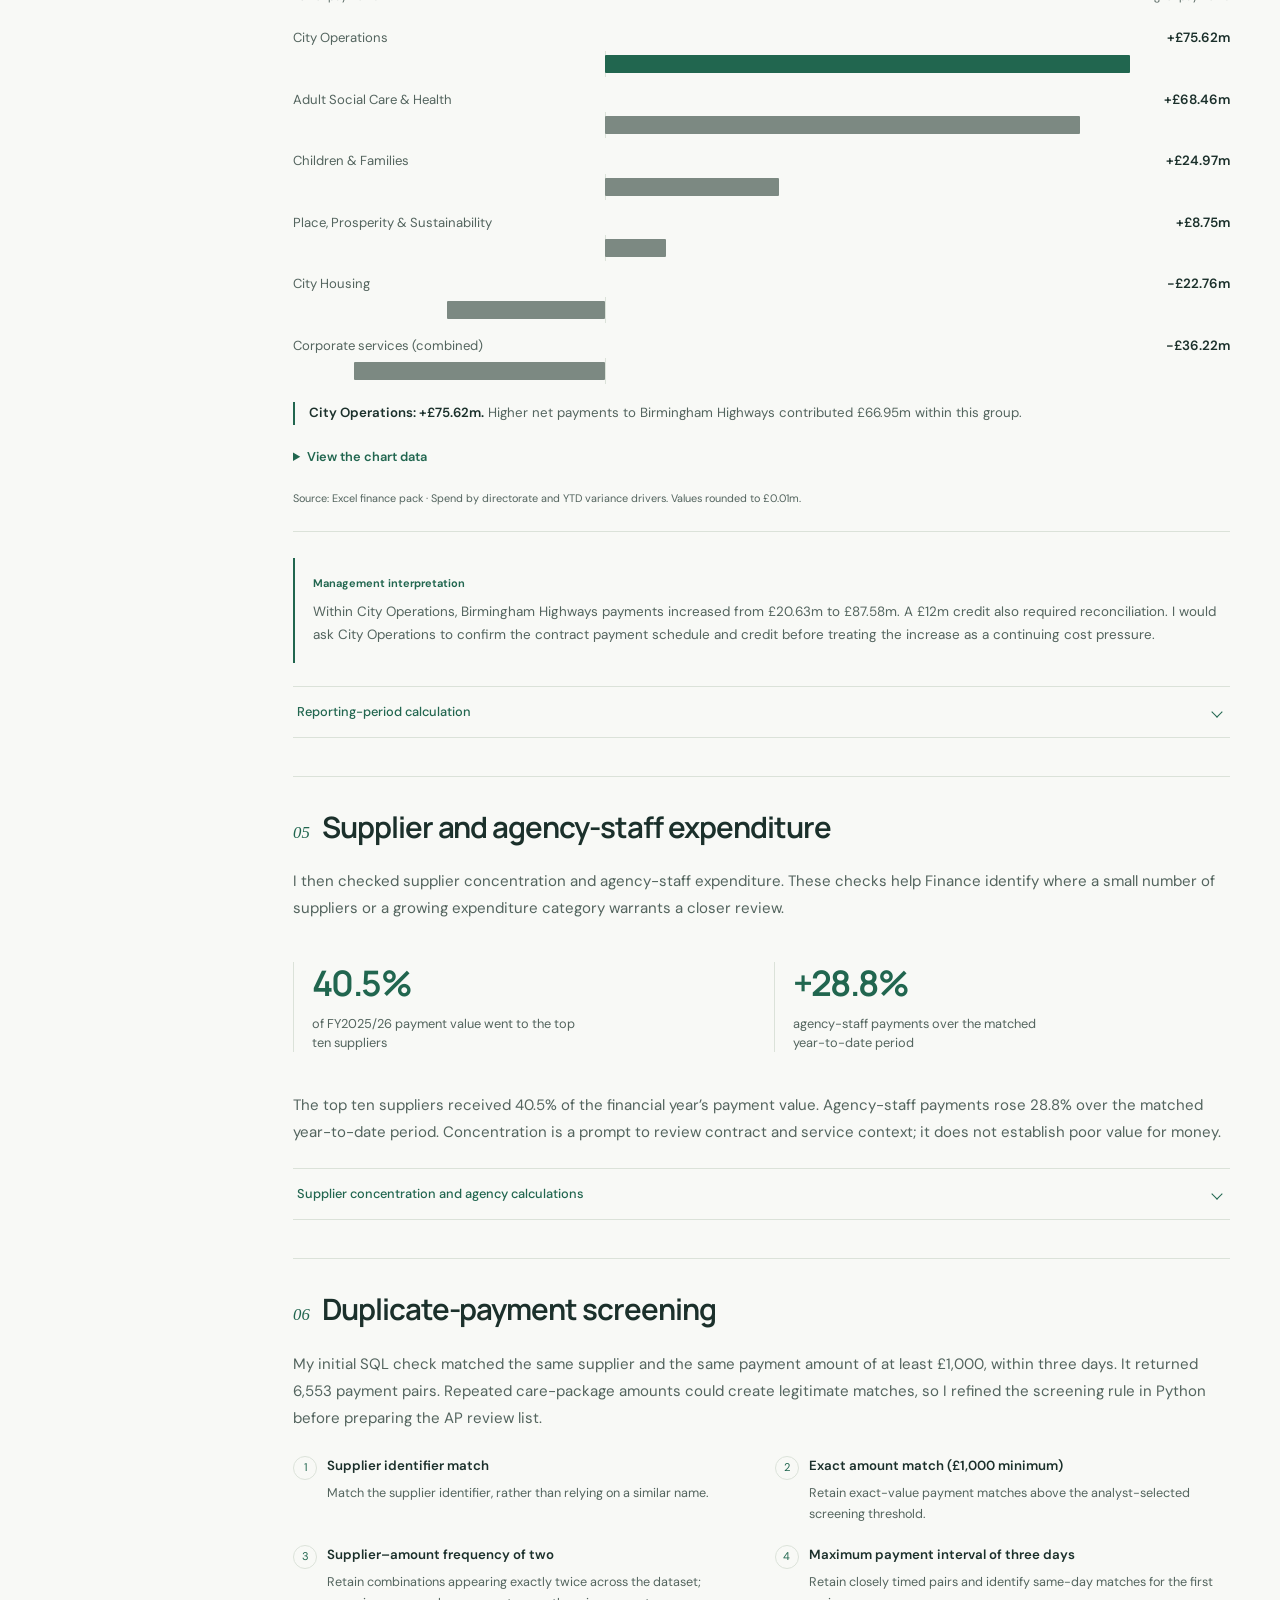
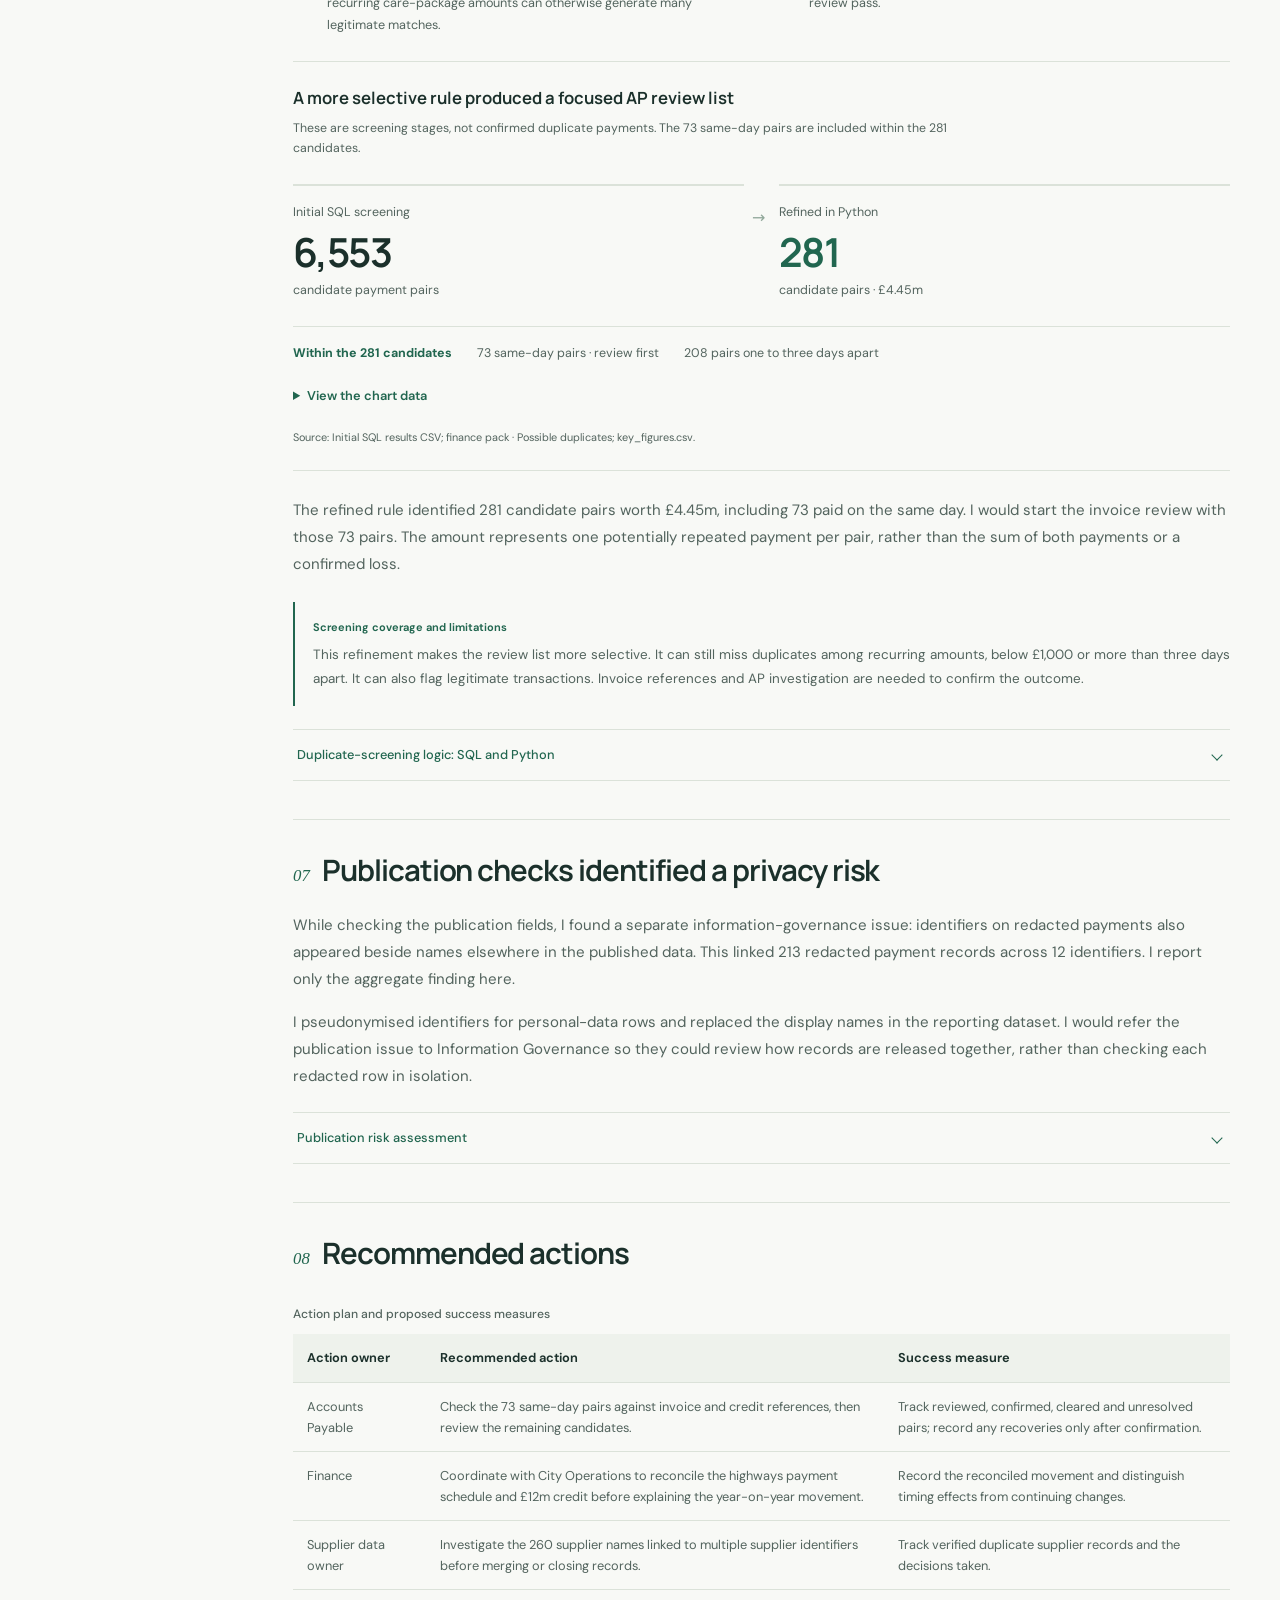
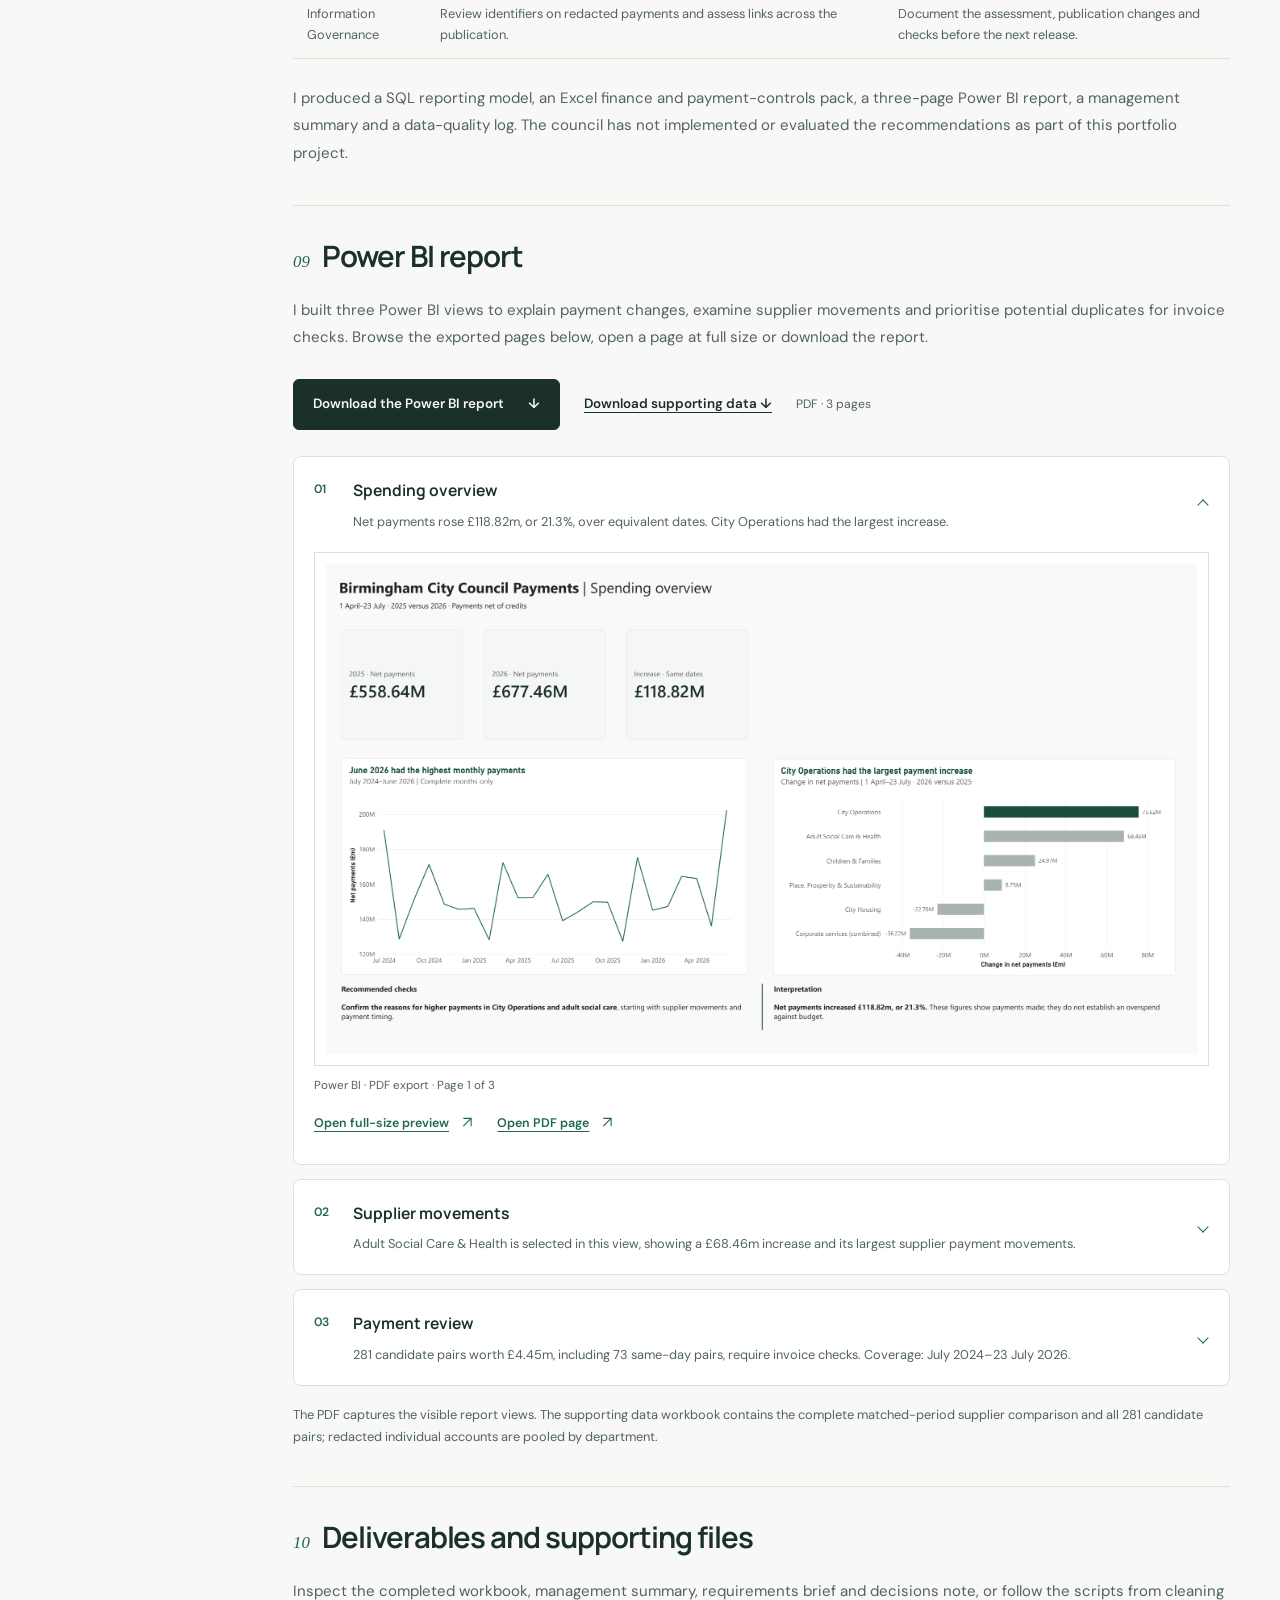
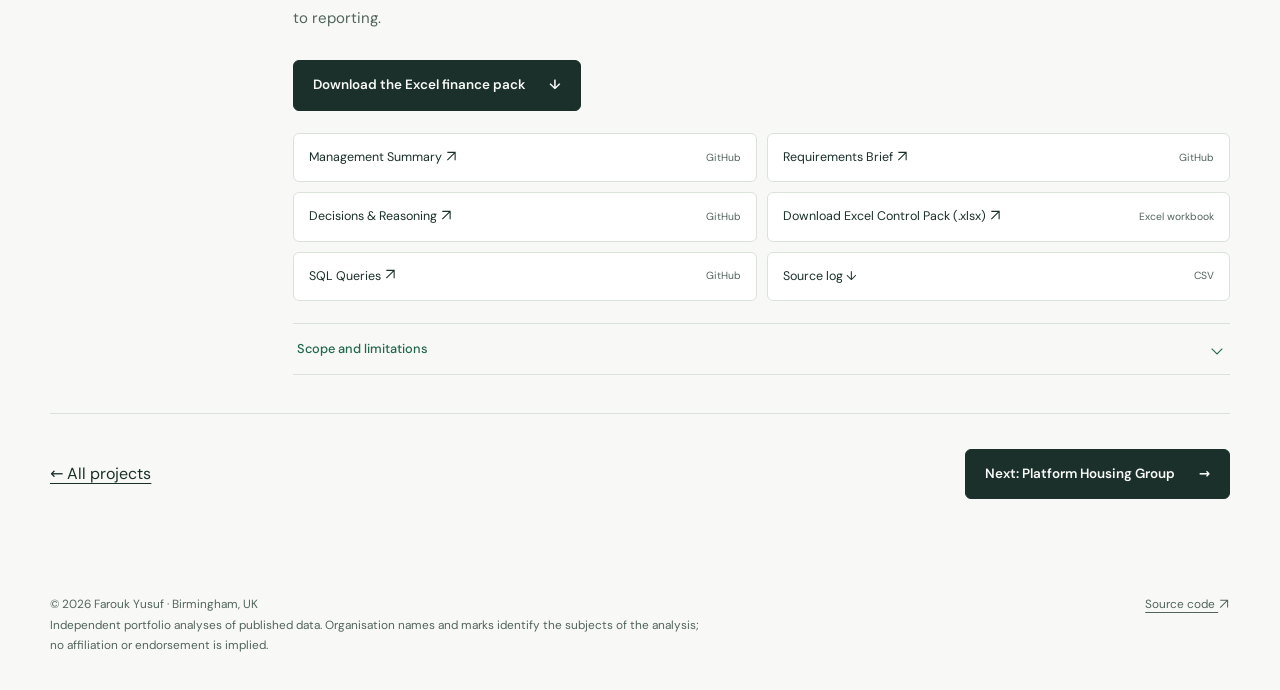
==== commit 5cfe456c: "Publish Birmingham Power BI report previews and PDF" ====
--- a/case-studies/birmingham-payments.html
+++ b/case-studies/birmingham-payments.html
@@ -9,10 +9,10 @@
       <button class="theme-button" data-theme-toggle aria-pressed="false" hidden>Dark mode</button>
     </div></header><main class="container finance-case" id="main">
       <div class="breadcrumb"><a href="../index.html#projects">Selected projects</a> / Local government</div>
-      <header class="finance-hero"><div class="organisation"><img class="org-logo" src="../assets/logos/bcc.png" alt="Birmingham City Council" width="100" height="45"><span>Birmingham City Council</span></div><span class="eyebrow">Expenditure analysis &amp; payment controls</span><h1>Explaining expenses and flagging payments for review</h1><p class="lead">I analysed 247,785 payment records, compared expenditure across equivalent periods and flagged 281 potential duplicate payment pairs worth £4.45m for Accounts Payable review.</p><div class="finance-meta"><span>July 2024–23 July 2026</span><span>My role: independent analyst</span><div class="finance-tools"><span><img src="../assets/icons/python.svg" width="22" height="22" alt="">Python</span><span><img src="../assets/icons/sql.svg" width="22" height="22" alt="">SQL</span><span><img src="../assets/icons/excel.svg" width="22" height="22" alt="">Excel</span></div></div></header>
+      <header class="finance-hero"><div class="organisation"><img class="org-logo" src="../assets/logos/bcc.png" alt="Birmingham City Council" width="100" height="45"><span>Birmingham City Council</span></div><span class="eyebrow">Expenditure analysis &amp; payment controls</span><h1>Explaining expenses and flagging payments for review</h1><p class="lead">I analysed 247,785 payment records, compared expenditure across equivalent periods and flagged 281 potential duplicate payment pairs worth £4.45m for Accounts Payable review.</p><div class="finance-meta"><span>July 2024–23 July 2026</span><span>My role: independent analyst</span><div class="finance-tools"><span><img src="../assets/icons/python.svg" width="22" height="22" alt="">Python</span><span><img src="../assets/icons/sql.svg" width="22" height="22" alt="">SQL</span><span><img src="../assets/icons/excel.svg" width="22" height="22" alt="">Excel</span><span><img src="../assets/icons/power-bi.svg" width="22" height="22" alt="">Power BI</span></div></div><div class="actions"><a class="button" href="#report">View the Power BI report <span aria-hidden="true">↓</span></a><a class="text-link" href="../projects/01_BCC_Payments/outputs/Birmingham_Payments_PowerBI_Report.pdf" download>Download PDF <span aria-hidden="true">↓</span></a></div></header>
       <aside class="scenario-note" aria-label="About this case study"><strong>About this case study</strong><p>The published data, analysis and findings are real. The workplace brief and stakeholder conversations are simulated to show how I would approach the task within a finance team.</p></aside>
       <div class="finance-metrics" aria-label="Results at a glance"><div class="finance-metric"><strong>21.3%</strong><span>increase in net payments over matched dates</span></div><div class="finance-metric"><strong>281</strong><span>potential duplicate payment pairs · £4.45m</span></div><div class="finance-metric"><strong>73</strong><span>same-day pairs to investigate first</span></div></div>
-      <div class="finance-layout"><nav class="finance-nav" aria-label="On this page"><strong>Follow the analysis</strong><a href="#brief"><span aria-hidden="true">01</span>Requirements and scope</a><a href="#data"><span aria-hidden="true">02</span>Data requirements and availability</a><a href="#comparison"><span aria-hidden="true">03</span>Data preparation and validation</a><a href="#spending"><span aria-hidden="true">04</span>Spending rose 21.3%</a><a href="#suppliers"><span aria-hidden="true">05</span>Supplier and agency-staff expenditure</a><a href="#duplicates"><span aria-hidden="true">06</span>Duplicate-payment screening</a><a href="#privacy"><span aria-hidden="true">07</span>Publication checks identified a privacy risk</a><a href="#actions"><span aria-hidden="true">08</span>Recommended actions</a><a href="#files"><span aria-hidden="true">09</span>Deliverables and supporting files</a></nav><div class="finance-content"><section class="finance-section" id="brief" aria-labelledby="brief-heading"><div class="finance-section-heading"><span class="finance-step" aria-hidden="true">01</span><h2 id="brief-heading">Requirements and scope</h2></div><span class="scenario-label">Simulated workplace brief</span><p>During a finance meeting, I was asked to analyse expenditure trends and identify potential duplicate payments. To ensure the report was relevant, I first confirmed the reporting period and the required focus: cash payments, budget performance, or outstanding commitments.</p><p>I used my requirements elicitation framework to define two priorities: explain changes in cash expenditure across comparable periods, and provide Accounts Payable with a prioritised payment-exception list. Budget performance and outstanding commitments remained outside scope.</p><aside class="requirements-card" aria-label="Requirements summary"><span class="practice-label">Requirements summary</span><dl><div><dt>Business problem</dt><dd>Department changes complicated expenditure comparisons, while broad payment-matching rules generated a large, unverified exception list.</dd></div><div><dt>Core questions</dt><dd>Which departments and suppliers explain the expenditure movement? Which payment pairs should Accounts Payable investigate first?</dd></div><div><dt>Business relevance</dt><dd>Finance needs a defensible explanation of expenditure trends. Accounts Payable needs a focused review list supported by clear screening rules.</dd></div><div><dt>Defined scope</dt><dd>Published payments over £500; FY2025/26 reporting and equivalent year-to-date comparisons. Invoice verification requires internal records.</dd></div></dl></aside><details class="evidence requirements-template"><summary>See my requirements elicitation template</summary><div class="evidence-body"><p>I adapt this checklist to the business decision and operating context. The prompts below show the reusable framework and how I applied it to this portfolio scenario.</p><ol class="framework-items"><li><div class="framework-item-heading"><h3>Business problem and decision</h3><span class="framework-status framework-status--defined">Defined</span></div><dl><div><dt>Framework prompt</dt><dd>Define the problem, its business relevance and the decision the analysis must support.</dd></div><div><dt>Project application</dt><dd>Explain expenditure movements and prioritise potential duplicate payments for invoice review.</dd></div></dl></li><li><div class="framework-item-heading"><h3>Stakeholders and ownership</h3><span class="framework-status framework-status--assumption">Scenario assumption</span></div><dl><div><dt>Framework prompt</dt><dd>Identify the decision-maker, report users, data owners and action owners.</dd></div><div><dt>Project application</dt><dd>Finance, Accounts Payable and Information Governance are assumed stakeholders for the scenario. Ownership would be confirmed at the outset of a live assignment.</dd></div></dl></li><li><div class="framework-item-heading"><h3>Scope and definitions</h3><span class="framework-status framework-status--defined">Defined</span></div><dl><div><dt>Framework prompt</dt><dd>Agree the population, reporting period, exclusions and definitions of the key measures.</dd></div><div><dt>Project application</dt><dd>Payments over £500; cash outflow net of credits; matched 1 April–23 July comparisons. Budget variance and unpaid commitments are excluded.</dd></div></dl></li><li><div class="framework-item-heading"><h3>Measures and screening parameters</h3><span class="framework-status framework-status--pending">Business confirmation required</span></div><dl><div><dt>Framework prompt</dt><dd>Specify KPIs, calculations and thresholds, including the rationale for exceptions.</dd></div><div><dt>Project application</dt><dd>Net payments, year-on-year movement, supplier concentration and candidate payment pairs. The £1,000 threshold and three-day window are analyst-selected screening parameters; AP would confirm their suitability.</dd></div></dl></li><li><div class="framework-item-heading"><h3>Data access and governance</h3><span class="framework-status framework-status--pending">Internal access unresolved</span></div><dl><div><dt>Framework prompt</dt><dd>Confirm sources, required fields, access permissions and handling of sensitive information.</dd></div><div><dt>Project application</dt><dd>Public payment data supports screening. Internal invoice and credit references are unavailable; access would need agreement with the data owner. Personal-data fields are protected in the reporting dataset.</dd></div></dl></li><li><div class="framework-item-heading"><h3>Data quality and validation</h3><span class="framework-status framework-status--defined">Checks implemented</span></div><dl><div><dt>Framework prompt</dt><dd>Define checks for completeness, consistency, reconciliation and material limitations.</dd></div><div><dt>Project application</dt><dd>Department-mapping coverage, unchanged payment-line count and payment-value reconciliation are checked in the cleaning script. Missing invoice references remain an explicit limitation.</dd></div></dl></li><li><div class="framework-item-heading"><h3>Deliverables and reporting cadence</h3><span class="framework-status framework-status--pending">Outputs complete; cadence unconfirmed</span></div><dl><div><dt>Framework prompt</dt><dd>Agree the output format, level of detail, reporting frequency and delivery date.</dd></div><div><dt>Project application</dt><dd>The SQL model, Excel pack, management summary and data-quality log are complete. Delivery deadlines and an operational reporting cadence would need stakeholder agreement.</dd></div></dl></li><li><div class="framework-item-heading"><h3>Acceptance and handover</h3><span class="framework-status framework-status--pending">Stakeholder review outstanding</span></div><dl><div><dt>Framework prompt</dt><dd>Set technical acceptance checks, business review criteria and the sign-off responsibility.</dd></div><div><dt>Project application</dt><dd>Technical reconciliation checks are documented. AP would verify candidates against invoices; no operational acceptance, sign-off or realised savings are claimed.</dd></div></dl></li><li><div class="framework-item-heading"><h3>Service-level targets</h3><span class="framework-status framework-status--not-applicable">Not applicable to this scope</span></div><dl><div><dt>Framework prompt</dt><dd>Where relevant, establish the service-level agreement (SLA), target population and timing rules.</dd></div><div><dt>Project application</dt><dd>This expenditure and payment-control review does not assess service-delivery performance. SLA targets are not required for its stated scope.</dd></div></dl></li></ol></div></details></section><section class="finance-section" id="data" aria-labelledby="data-heading"><div class="finance-section-heading"><span class="finance-step" aria-hidden="true">02</span><h2 id="data-heading">Data requirements and availability</h2></div><p>Within the organisation, I would request authorised extracts from Finance and Accounts Payable (AP), agreeing the required fields and access before starting. For this project, I used Birmingham City Observatory’s published payments over £500, covering July 2024 to 23 July 2026.</p><div class="table-scroll" tabindex="0" role="region" aria-label="Data access assessment"><table><caption>Data access assessment</caption><thead><tr><th scope="col">Dataset</th><th scope="col">Data owner</th><th scope="col">Analytical purpose</th><th scope="col">Availability</th></tr></thead><tbody><tr><td>Payment ledger</td><td>Finance</td><td>Payment dates, amounts, departments and credits establish expenditure trends.</td><td>Published payment records supply these fields.</td></tr><tr><td>Supplier master</td><td>Accounts Payable</td><td>Supplier identifiers and names support supplier reporting and duplicate checks.</td><td>Published names and identifiers support screening; the internal master is unavailable.</td></tr><tr><td>Invoice and credit records</td><td>Accounts Payable</td><td>Document references distinguish repeated invoices from legitimate payments.</td><td>Not published; internal verification remains necessary.</td></tr><tr><td>Budget data</td><td>Finance</td><td>Approved budgets and revisions support budget-variance analysis.</td><td>Not included in the payment dataset; budget performance is outside scope.</td></tr><tr><td>Commitment data</td><td>Finance</td><td>Purchase orders and unpaid commitments support committed-expenditure reporting.</td><td>Not included in the payment dataset; outstanding commitments are outside scope.</td></tr></tbody></table></div><p class="inline-source">Actual source: <a href="https://www.cityobservatory.birmingham.gov.uk/explore/dataset/payments-to-suppliers-over-gbp500/" target="_blank" rel="noopener">Birmingham City Observatory · Payments to Suppliers over £500 <svg class="arrow-icon" viewBox="0 0 16 16" aria-hidden="true"><path d="M3 13 13 3M3 3h10v10"/></svg></a></p><p>I built an ETL workflow: extract the published records, transform inconsistent fields, then load a SQL reporting model. This kept the cleaning rules separate from the queries and Excel outputs.</p><ol class="etl-flow" aria-label="ETL and reporting workflow"><li><strong>Extract</strong><span>Published payments CSV</span></li><li><strong>Transform</strong><span>Standard names, dates and reporting fields</span></li><li><strong>Load</strong><span>SQLite payment model</span></li><li><strong>Report</strong><span>Excel finance and controls pack</span></li></ol><details class="evidence"><summary>SQL schema and relationships</summary><div class="evidence-body"><div class="model-diagram" aria-label="SQL reporting model"><div class="model-fact"><strong>fact_payment</strong><span>One row per published payment line</span></div><ul><li>dim_supplier</li><li>dim_directorate</li><li>dim_category</li><li>dim_date</li></ul></div><a class="evidence-link" href="https://github.com/farouk-yusuf/farouk-yusuf.github.io/blob/main/projects/01_BCC_Payments/sql/00_schema.sql" target="_blank" rel="noopener">SQL table definitions <span aria-hidden="true"><svg class="arrow-icon" viewBox="0 0 16 16" aria-hidden="true"><path d="M3 13 13 3M3 3h10v10"/></svg></span></a><a class="evidence-link" href="https://github.com/farouk-yusuf/farouk-yusuf.github.io/blob/main/projects/01_BCC_Payments/scripts/02_build_database.py" target="_blank" rel="noopener">Database build script <span aria-hidden="true"><svg class="arrow-icon" viewBox="0 0 16 16" aria-hidden="true"><path d="M3 13 13 3M3 3h10v10"/></svg></span></a></div></details></section><section class="finance-section" id="comparison" aria-labelledby="comparison-heading"><div class="finance-section-heading"><span class="finance-step" aria-hidden="true">03</span><h2 id="comparison-heading">Data preparation and validation</h2></div><p>Department names changed during a restructure. For example, ‘Adults Social Care Directorate’ and ‘Adult Social Care &amp; Health Directorate’ both needed to report under ‘Adult Social Care &amp; Health’. Comparing the original labels could make spending appear to disappear from one department and emerge in another. I standardised the names as shown in the table below.</p><div class="table-scroll" tabindex="0" role="region" aria-label="Department standardisation sample"><table><caption>Department standardisation sample</caption><thead><tr><th scope="col">Source department</th><th scope="col">Standardised directorate</th></tr></thead><tbody><tr><td>Adults Social Care Directorate</td><td>Adult Social Care &amp; Health</td></tr><tr><td>Adult Social Care &amp; Health Directorate</td><td>Adult Social Care &amp; Health</td></tr><tr><td>Council Managament</td><td>Council Management</td></tr><tr><td>Finance Control- Monitoring</td><td>Finance</td></tr><tr><td>Places, Prosperity &amp; Sustainability Directorate</td><td>Place, Prosperity &amp; Sustainability</td></tr></tbody></table></div><p>I also combined Council Management, Finance, HR, OD &amp; Transformation, and Strategy, Insight &amp; Governance into ‘Corporate services (combined)’ for the year-on-year comparison. The restructure moved budgets between these departments, so separate comparisons could mistake organisational changes for changes in spending.</p><aside class="practice-note"><span class="practice-label">Data validation</span><p>The cleaning script checks that every department has a mapping, the payment-line count stays unchanged, and the total payment value is preserved within one penny. These checks catch dropped records or altered amounts before reporting.</p></aside><details class="evidence"><summary>Mapping logic and reconciliation checks</summary><div class="evidence-body"><pre tabindex="0" role="region" aria-label="Code excerpt"><code>unmapped = set(df.department) - set(dir_map)
+      <div class="finance-layout"><nav class="finance-nav" aria-label="On this page"><strong>Follow the analysis</strong><a href="#brief"><span aria-hidden="true">01</span>Requirements and scope</a><a href="#data"><span aria-hidden="true">02</span>Data requirements and availability</a><a href="#comparison"><span aria-hidden="true">03</span>Data preparation and validation</a><a href="#spending"><span aria-hidden="true">04</span>Spending rose 21.3%</a><a href="#suppliers"><span aria-hidden="true">05</span>Supplier and agency-staff expenditure</a><a href="#duplicates"><span aria-hidden="true">06</span>Duplicate-payment screening</a><a href="#privacy"><span aria-hidden="true">07</span>Publication checks identified a privacy risk</a><a href="#actions"><span aria-hidden="true">08</span>Recommended actions</a><a href="#report"><span aria-hidden="true">09</span>Power BI report</a><a href="#files"><span aria-hidden="true">10</span>Deliverables and supporting files</a></nav><div class="finance-content"><section class="finance-section" id="brief" aria-labelledby="brief-heading"><div class="finance-section-heading"><span class="finance-step" aria-hidden="true">01</span><h2 id="brief-heading">Requirements and scope</h2></div><span class="scenario-label">Simulated workplace brief</span><p>During a finance meeting, I was asked to analyse expenditure trends and identify potential duplicate payments. To ensure the report was relevant, I first confirmed the reporting period and the required focus: cash payments, budget performance, or outstanding commitments.</p><p>I used my requirements elicitation framework to define two priorities: explain changes in cash expenditure across comparable periods, and provide Accounts Payable with a prioritised payment-exception list. Budget performance and outstanding commitments remained outside scope.</p><aside class="requirements-card" aria-label="Requirements summary"><span class="practice-label">Requirements summary</span><dl><div><dt>Business problem</dt><dd>Department changes complicated expenditure comparisons, while broad payment-matching rules generated a large, unverified exception list.</dd></div><div><dt>Core questions</dt><dd>Which departments and suppliers explain the expenditure movement? Which payment pairs should Accounts Payable investigate first?</dd></div><div><dt>Business relevance</dt><dd>Finance needs a defensible explanation of expenditure trends. Accounts Payable needs a focused review list supported by clear screening rules.</dd></div><div><dt>Defined scope</dt><dd>Published payments over £500; FY2025/26 reporting and equivalent year-to-date comparisons. Invoice verification requires internal records.</dd></div></dl></aside><details class="evidence requirements-template"><summary>See my requirements elicitation template</summary><div class="evidence-body"><p>I adapt this checklist to the business decision and operating context. The prompts below show the reusable framework and how I applied it to this portfolio scenario.</p><ol class="framework-items"><li><div class="framework-item-heading"><h3>Business problem and decision</h3><span class="framework-status framework-status--defined">Defined</span></div><dl><div><dt>Framework prompt</dt><dd>Define the problem, its business relevance and the decision the analysis must support.</dd></div><div><dt>Project application</dt><dd>Explain expenditure movements and prioritise potential duplicate payments for invoice review.</dd></div></dl></li><li><div class="framework-item-heading"><h3>Stakeholders and ownership</h3><span class="framework-status framework-status--assumption">Scenario assumption</span></div><dl><div><dt>Framework prompt</dt><dd>Identify the decision-maker, report users, data owners and action owners.</dd></div><div><dt>Project application</dt><dd>Finance, Accounts Payable and Information Governance are assumed stakeholders for the scenario. Ownership would be confirmed at the outset of a live assignment.</dd></div></dl></li><li><div class="framework-item-heading"><h3>Scope and definitions</h3><span class="framework-status framework-status--defined">Defined</span></div><dl><div><dt>Framework prompt</dt><dd>Agree the population, reporting period, exclusions and definitions of the key measures.</dd></div><div><dt>Project application</dt><dd>Payments over £500; cash outflow net of credits; matched 1 April–23 July comparisons. Budget variance and unpaid commitments are excluded.</dd></div></dl></li><li><div class="framework-item-heading"><h3>Measures and screening parameters</h3><span class="framework-status framework-status--pending">Business confirmation required</span></div><dl><div><dt>Framework prompt</dt><dd>Specify KPIs, calculations and thresholds, including the rationale for exceptions.</dd></div><div><dt>Project application</dt><dd>Net payments, year-on-year movement, supplier concentration and candidate payment pairs. The £1,000 threshold and three-day window are analyst-selected screening parameters; AP would confirm their suitability.</dd></div></dl></li><li><div class="framework-item-heading"><h3>Data access and governance</h3><span class="framework-status framework-status--pending">Internal access unresolved</span></div><dl><div><dt>Framework prompt</dt><dd>Confirm sources, required fields, access permissions and handling of sensitive information.</dd></div><div><dt>Project application</dt><dd>Public payment data supports screening. Internal invoice and credit references are unavailable; access would need agreement with the data owner. Personal-data fields are protected in the reporting dataset.</dd></div></dl></li><li><div class="framework-item-heading"><h3>Data quality and validation</h3><span class="framework-status framework-status--defined">Checks implemented</span></div><dl><div><dt>Framework prompt</dt><dd>Define checks for completeness, consistency, reconciliation and material limitations.</dd></div><div><dt>Project application</dt><dd>Department-mapping coverage, unchanged payment-line count and payment-value reconciliation are checked in the cleaning script. Missing invoice references remain an explicit limitation.</dd></div></dl></li><li><div class="framework-item-heading"><h3>Deliverables and reporting cadence</h3><span class="framework-status framework-status--pending">Outputs complete; cadence unconfirmed</span></div><dl><div><dt>Framework prompt</dt><dd>Agree the output format, level of detail, reporting frequency and delivery date.</dd></div><div><dt>Project application</dt><dd>The SQL model, Excel pack, management summary and data-quality log are complete. Delivery deadlines and an operational reporting cadence would need stakeholder agreement.</dd></div></dl></li><li><div class="framework-item-heading"><h3>Acceptance and handover</h3><span class="framework-status framework-status--pending">Stakeholder review outstanding</span></div><dl><div><dt>Framework prompt</dt><dd>Set technical acceptance checks, business review criteria and the sign-off responsibility.</dd></div><div><dt>Project application</dt><dd>Technical reconciliation checks are documented. AP would verify candidates against invoices; no operational acceptance, sign-off or realised savings are claimed.</dd></div></dl></li><li><div class="framework-item-heading"><h3>Service-level targets</h3><span class="framework-status framework-status--not-applicable">Not applicable to this scope</span></div><dl><div><dt>Framework prompt</dt><dd>Where relevant, establish the service-level agreement (SLA), target population and timing rules.</dd></div><div><dt>Project application</dt><dd>This expenditure and payment-control review does not assess service-delivery performance. SLA targets are not required for its stated scope.</dd></div></dl></li></ol></div></details></section><section class="finance-section" id="data" aria-labelledby="data-heading"><div class="finance-section-heading"><span class="finance-step" aria-hidden="true">02</span><h2 id="data-heading">Data requirements and availability</h2></div><p>Within the organisation, I would request authorised extracts from Finance and Accounts Payable (AP), agreeing the required fields and access before starting. For this project, I used Birmingham City Observatory’s published payments over £500, covering July 2024 to 23 July 2026.</p><div class="table-scroll" tabindex="0" role="region" aria-label="Data access assessment"><table><caption>Data access assessment</caption><thead><tr><th scope="col">Dataset</th><th scope="col">Data owner</th><th scope="col">Analytical purpose</th><th scope="col">Availability</th></tr></thead><tbody><tr><td>Payment ledger</td><td>Finance</td><td>Payment dates, amounts, departments and credits establish expenditure trends.</td><td>Published payment records supply these fields.</td></tr><tr><td>Supplier master</td><td>Accounts Payable</td><td>Supplier identifiers and names support supplier reporting and duplicate checks.</td><td>Published names and identifiers support screening; the internal master is unavailable.</td></tr><tr><td>Invoice and credit records</td><td>Accounts Payable</td><td>Document references distinguish repeated invoices from legitimate payments.</td><td>Not published; internal verification remains necessary.</td></tr><tr><td>Budget data</td><td>Finance</td><td>Approved budgets and revisions support budget-variance analysis.</td><td>Not included in the payment dataset; budget performance is outside scope.</td></tr><tr><td>Commitment data</td><td>Finance</td><td>Purchase orders and unpaid commitments support committed-expenditure reporting.</td><td>Not included in the payment dataset; outstanding commitments are outside scope.</td></tr></tbody></table></div><p class="inline-source">Actual source: <a href="https://www.cityobservatory.birmingham.gov.uk/explore/dataset/payments-to-suppliers-over-gbp500/" target="_blank" rel="noopener">Birmingham City Observatory · Payments to Suppliers over £500 <svg class="arrow-icon" viewBox="0 0 16 16" aria-hidden="true"><path d="M3 13 13 3M3 3h10v10"/></svg></a></p><p>I built an ETL workflow: extract the published records, transform inconsistent fields, then load a SQL reporting model. This kept the cleaning rules separate from the queries and Excel outputs.</p><ol class="etl-flow" aria-label="ETL and reporting workflow"><li><strong>Extract</strong><span>Published payments CSV</span></li><li><strong>Transform</strong><span>Standard names, dates and reporting fields</span></li><li><strong>Load</strong><span>SQLite payment model</span></li><li><strong>Report</strong><span>Excel finance and controls pack</span></li></ol><details class="evidence"><summary>SQL schema and relationships</summary><div class="evidence-body"><div class="model-diagram" aria-label="SQL reporting model"><div class="model-fact"><strong>fact_payment</strong><span>One row per published payment line</span></div><ul><li>dim_supplier</li><li>dim_directorate</li><li>dim_category</li><li>dim_date</li></ul></div><a class="evidence-link" href="https://github.com/farouk-yusuf/farouk-yusuf.github.io/blob/main/projects/01_BCC_Payments/sql/00_schema.sql" target="_blank" rel="noopener">SQL table definitions <span aria-hidden="true"><svg class="arrow-icon" viewBox="0 0 16 16" aria-hidden="true"><path d="M3 13 13 3M3 3h10v10"/></svg></span></a><a class="evidence-link" href="https://github.com/farouk-yusuf/farouk-yusuf.github.io/blob/main/projects/01_BCC_Payments/scripts/02_build_database.py" target="_blank" rel="noopener">Database build script <span aria-hidden="true"><svg class="arrow-icon" viewBox="0 0 16 16" aria-hidden="true"><path d="M3 13 13 3M3 3h10v10"/></svg></span></a></div></details></section><section class="finance-section" id="comparison" aria-labelledby="comparison-heading"><div class="finance-section-heading"><span class="finance-step" aria-hidden="true">03</span><h2 id="comparison-heading">Data preparation and validation</h2></div><p>Department names changed during a restructure. For example, ‘Adults Social Care Directorate’ and ‘Adult Social Care &amp; Health Directorate’ both needed to report under ‘Adult Social Care &amp; Health’. Comparing the original labels could make spending appear to disappear from one department and emerge in another. I standardised the names as shown in the table below.</p><div class="table-scroll" tabindex="0" role="region" aria-label="Department standardisation sample"><table><caption>Department standardisation sample</caption><thead><tr><th scope="col">Source department</th><th scope="col">Standardised directorate</th></tr></thead><tbody><tr><td>Adults Social Care Directorate</td><td>Adult Social Care &amp; Health</td></tr><tr><td>Adult Social Care &amp; Health Directorate</td><td>Adult Social Care &amp; Health</td></tr><tr><td>Council Managament</td><td>Council Management</td></tr><tr><td>Finance Control- Monitoring</td><td>Finance</td></tr><tr><td>Places, Prosperity &amp; Sustainability Directorate</td><td>Place, Prosperity &amp; Sustainability</td></tr></tbody></table></div><p>I also combined Council Management, Finance, HR, OD &amp; Transformation, and Strategy, Insight &amp; Governance into ‘Corporate services (combined)’ for the year-on-year comparison. The restructure moved budgets between these departments, so separate comparisons could mistake organisational changes for changes in spending.</p><aside class="practice-note"><span class="practice-label">Data validation</span><p>The cleaning script checks that every department has a mapping, the payment-line count stays unchanged, and the total payment value is preserved within one penny. These checks catch dropped records or altered amounts before reporting.</p></aside><details class="evidence"><summary>Mapping logic and reconciliation checks</summary><div class="evidence-body"><pre tabindex="0" role="region" aria-label="Code excerpt"><code>unmapped = set(df.department) - set(dir_map)
 assert not unmapped, unmapped
 pd.Series(dir_map, name=&quot;reporting_directorate&quot;).rename_axis(&quot;source_department&quot;).to_csv(os.path.join(BASE, &quot;clean&quot;, &quot;directorate_mapping.csv&quot;))
 df[&quot;directorate&quot;] = df.department.map(dir_map)</code></pre><pre tabindex="0" role="region" aria-label="Code excerpt"><code>assert len(df) == n0 and abs(df.amount.sum() - total0) &lt; 0.01  # nothing lost or altered</code></pre><a class="evidence-link" href="https://github.com/farouk-yusuf/farouk-yusuf.github.io/blob/main/projects/01_BCC_Payments/scripts/01_clean.py" target="_blank" rel="noopener">Cleaning and validation script <span aria-hidden="true"><svg class="arrow-icon" viewBox="0 0 16 16" aria-hidden="true"><path d="M3 13 13 3M3 3h10v10"/></svg></span></a></div></details></section><section class="finance-section" id="spending" aria-labelledby="spending-heading"><div class="finance-section-heading"><span class="finance-step" aria-hidden="true">04</span><h2 id="spending-heading">Spending rose 21.3%</h2></div><p>The export ended on 23 July 2026. I compared 1 April to 23 July in both years, so a partial July was not compared with a full month. Net payments rose from £558.64m to £677.46m: an increase of £118.82m, or 21.3%.</p><figure class="chart-panel"><figcaption>Net payments increased by £118.82m over equivalent dates</figcaption>
@@ -39,6 +39,18 @@
 pairs[&quot;days_apart&quot;] = (pairs.second_date - pairs.first_date).dt.days
 dups = pairs[pairs.days_apart &lt;= 3].sort_values(&quot;amount&quot;, ascending=False)
 dups[&quot;first_date&quot;], dups[&quot;second_date&quot;] = dups.first_date.dt.date, dups.second_date.dt.date
-K.update(dup_pairs=len(dups), dup_value_m=m(dups.amount.sum()), dup_same_day=int((dups.days_apart == 0).sum()))</code></pre><a class="evidence-link" href="https://github.com/farouk-yusuf/farouk-yusuf.github.io/blob/main/projects/01_BCC_Payments/scripts/03_finance_pack.py" target="_blank" rel="noopener">Refined Python screening <span aria-hidden="true"><svg class="arrow-icon" viewBox="0 0 16 16" aria-hidden="true"><path d="M3 13 13 3M3 3h10v10"/></svg></span></a></div></details></section><section class="finance-section" id="privacy" aria-labelledby="privacy-heading"><div class="finance-section-heading"><span class="finance-step" aria-hidden="true">07</span><h2 id="privacy-heading">Publication checks identified a privacy risk</h2></div><p>While checking the publication fields, I found a separate information-governance issue: identifiers on redacted payments also appeared beside names elsewhere in the published data. This linked 213 redacted payment records across 12 identifiers. I report only the aggregate finding here.</p><p>I pseudonymised identifiers for personal-data rows and replaced the display names in the reporting dataset. I would refer the publication issue to Information Governance so they could review how records are released together, rather than checking each redacted row in isolation.</p><details class="evidence"><summary>Publication risk assessment</summary><div class="evidence-body"><p>The workbook’s Personal data check sheet records the aggregate publication issue. No supplier identifiers or personal names are displayed on this page. This check concerns the risk of linking records across a publication; it does not establish whether anyone accessed or misused the information.</p><a class="evidence-link" href="https://github.com/farouk-yusuf/farouk-yusuf.github.io/blob/main/projects/01_BCC_Payments/scripts/03_finance_pack.py" target="_blank" rel="noopener">Information-governance calculations <span aria-hidden="true"><svg class="arrow-icon" viewBox="0 0 16 16" aria-hidden="true"><path d="M3 13 13 3M3 3h10v10"/></svg></span></a></div></details></section><section class="finance-section" id="actions" aria-labelledby="actions-heading"><div class="finance-section-heading"><span class="finance-step" aria-hidden="true">08</span><h2 id="actions-heading">Recommended actions</h2></div><div class="table-scroll" tabindex="0" role="region" aria-label="Action plan and proposed success measures"><table><caption>Action plan and proposed success measures</caption><thead><tr><th scope="col">Action owner</th><th scope="col">Recommended action</th><th scope="col">Success measure</th></tr></thead><tbody><tr><td>Accounts Payable</td><td>Check the 73 same-day pairs against invoice and credit references, then review the remaining candidates.</td><td>Track reviewed, confirmed, cleared and unresolved pairs; record any recoveries only after confirmation.</td></tr><tr><td>Finance</td><td>Coordinate with City Operations to reconcile the highways payment schedule and £12m credit before explaining the year-on-year movement.</td><td>Record the reconciled movement and distinguish timing effects from continuing changes.</td></tr><tr><td>Supplier data owner</td><td>Investigate the 260 supplier names linked to multiple supplier identifiers before merging or closing records.</td><td>Track verified duplicate supplier records and the decisions taken.</td></tr><tr><td>Information Governance</td><td>Review identifiers on redacted payments and assess links across the publication.</td><td>Document the assessment, publication changes and checks before the next release.</td></tr></tbody></table></div><p>I produced a SQL reporting model, an Excel finance and payment-controls pack, a management summary and a data-quality log. These are completed analytical outputs; the council has not implemented or evaluated the recommendations as part of this portfolio project.</p></section><section class="finance-section" id="files" aria-labelledby="files-heading"><div class="finance-section-heading"><span class="finance-step" aria-hidden="true">09</span><h2 id="files-heading">Deliverables and supporting files</h2></div><p>Inspect the completed workbook, management summary, requirements brief and decisions note, or follow the scripts from cleaning to reporting.</p><div class="actions"><a class="button" href="../projects/01_BCC_Payments/outputs/BCC_Spend_and_Payment_Controls_Pack.xlsx" download>Download the Excel finance pack <span aria-hidden="true">↓</span></a></div><div class="resource-list"><a href="https://github.com/farouk-yusuf/farouk-yusuf.github.io/blob/main/projects/01_BCC_Payments/outputs/00_Management_Summary.md" target="_blank" rel="noopener"><span>Management Summary <svg class="arrow-icon" viewBox="0 0 16 16" aria-hidden="true"><path d="M3 13 13 3M3 3h10v10"/></svg></span><small>GitHub</small></a><a href="https://github.com/farouk-yusuf/farouk-yusuf.github.io/blob/main/projects/01_BCC_Payments/outputs/01_Requirements_Brief.md" target="_blank" rel="noopener"><span>Requirements Brief <svg class="arrow-icon" viewBox="0 0 16 16" aria-hidden="true"><path d="M3 13 13 3M3 3h10v10"/></svg></span><small>GitHub</small></a><a href="https://github.com/farouk-yusuf/farouk-yusuf.github.io/blob/main/projects/01_BCC_Payments/outputs/02_Decisions_and_Reasoning.md" target="_blank" rel="noopener"><span>Decisions &amp; Reasoning <svg class="arrow-icon" viewBox="0 0 16 16" aria-hidden="true"><path d="M3 13 13 3M3 3h10v10"/></svg></span><small>GitHub</small></a><a href="https://github.com/farouk-yusuf/farouk-yusuf.github.io/raw/main/projects/01_BCC_Payments/outputs/BCC_Spend_and_Payment_Controls_Pack.xlsx" target="_blank" rel="noopener"><span>Download Excel Control Pack (.xlsx) <svg class="arrow-icon" viewBox="0 0 16 16" aria-hidden="true"><path d="M3 13 13 3M3 3h10v10"/></svg></span><small>Excel workbook</small></a><a href="https://github.com/farouk-yusuf/farouk-yusuf.github.io/tree/main/projects/01_BCC_Payments/sql" target="_blank" rel="noopener"><span>SQL Queries <svg class="arrow-icon" viewBox="0 0 16 16" aria-hidden="true"><path d="M3 13 13 3M3 3h10v10"/></svg></span><small>GitHub</small></a><a href="../projects/01_BCC_Payments/source_log.csv" download><span>Source log ↓</span><small>CSV</small></a></div><details class="evidence"><summary>Scope and limitations</summary><div class="evidence-body"><ul><li>The publication covers payments over £500, rather than all council expenditure.</li><li>Cash payments are not budgets, commitments or full service costs.</li><li>Invoice references are absent; exceptions require internal verification.</li><li>35.4% of FY2025/26 payment value uses a generic PO-accrual category, limiting analysis by expenditure type.</li></ul></div></details><h3>Power BI · next reporting view</h3><p>The Power BI dashboard will follow the same questions: expenditure trends, supplier and agency-staff concentration, and payment exceptions. Planned filters include reporting period, directorate and supplier. The Excel pack already contains the supporting measures and review tables.</p></section></div></div>
+K.update(dup_pairs=len(dups), dup_value_m=m(dups.amount.sum()), dup_same_day=int((dups.days_apart == 0).sum()))</code></pre><a class="evidence-link" href="https://github.com/farouk-yusuf/farouk-yusuf.github.io/blob/main/projects/01_BCC_Payments/scripts/03_finance_pack.py" target="_blank" rel="noopener">Refined Python screening <span aria-hidden="true"><svg class="arrow-icon" viewBox="0 0 16 16" aria-hidden="true"><path d="M3 13 13 3M3 3h10v10"/></svg></span></a></div></details></section><section class="finance-section" id="privacy" aria-labelledby="privacy-heading"><div class="finance-section-heading"><span class="finance-step" aria-hidden="true">07</span><h2 id="privacy-heading">Publication checks identified a privacy risk</h2></div><p>While checking the publication fields, I found a separate information-governance issue: identifiers on redacted payments also appeared beside names elsewhere in the published data. This linked 213 redacted payment records across 12 identifiers. I report only the aggregate finding here.</p><p>I pseudonymised identifiers for personal-data rows and replaced the display names in the reporting dataset. I would refer the publication issue to Information Governance so they could review how records are released together, rather than checking each redacted row in isolation.</p><details class="evidence"><summary>Publication risk assessment</summary><div class="evidence-body"><p>The workbook’s Personal data check sheet records the aggregate publication issue. No supplier identifiers or personal names are displayed on this page. This check concerns the risk of linking records across a publication; it does not establish whether anyone accessed or misused the information.</p><a class="evidence-link" href="https://github.com/farouk-yusuf/farouk-yusuf.github.io/blob/main/projects/01_BCC_Payments/scripts/03_finance_pack.py" target="_blank" rel="noopener">Information-governance calculations <span aria-hidden="true"><svg class="arrow-icon" viewBox="0 0 16 16" aria-hidden="true"><path d="M3 13 13 3M3 3h10v10"/></svg></span></a></div></details></section><section class="finance-section" id="actions" aria-labelledby="actions-heading"><div class="finance-section-heading"><span class="finance-step" aria-hidden="true">08</span><h2 id="actions-heading">Recommended actions</h2></div><div class="table-scroll" tabindex="0" role="region" aria-label="Action plan and proposed success measures"><table><caption>Action plan and proposed success measures</caption><thead><tr><th scope="col">Action owner</th><th scope="col">Recommended action</th><th scope="col">Success measure</th></tr></thead><tbody><tr><td>Accounts Payable</td><td>Check the 73 same-day pairs against invoice and credit references, then review the remaining candidates.</td><td>Track reviewed, confirmed, cleared and unresolved pairs; record any recoveries only after confirmation.</td></tr><tr><td>Finance</td><td>Coordinate with City Operations to reconcile the highways payment schedule and £12m credit before explaining the year-on-year movement.</td><td>Record the reconciled movement and distinguish timing effects from continuing changes.</td></tr><tr><td>Supplier data owner</td><td>Investigate the 260 supplier names linked to multiple supplier identifiers before merging or closing records.</td><td>Track verified duplicate supplier records and the decisions taken.</td></tr><tr><td>Information Governance</td><td>Review identifiers on redacted payments and assess links across the publication.</td><td>Document the assessment, publication changes and checks before the next release.</td></tr></tbody></table></div><p>I produced a SQL reporting model, an Excel finance and payment-controls pack, a three-page Power BI report, a management summary and a data-quality log. The council has not implemented or evaluated the recommendations as part of this portfolio project.</p></section><section class="finance-section" id="report" aria-labelledby="report-heading"><div class="finance-section-heading"><span class="finance-step" aria-hidden="true">09</span><h2 id="report-heading">Power BI report</h2></div><p>I built three Power BI views to explain payment changes, examine supplier movements and prioritise potential duplicates for invoice checks. Browse the exported pages below, open a page at full size or download the report.</p><div class="actions report-actions"><a class="button" href="../projects/01_BCC_Payments/outputs/Birmingham_Payments_PowerBI_Report.pdf" download>Download the Power BI report <span aria-hidden="true">↓</span></a><a class="text-link" href="../projects/01_BCC_Payments/power-bi/BCC_PowerBI_Starter.xlsx" download>Download supporting data <span aria-hidden="true">↓</span></a><span class="report-format">PDF · 3 pages</span></div><div class="report-gallery"><details class="report-page" open>
+          <summary><span class="report-page-number" aria-hidden="true">01</span><span class="report-page-label"><strong>Spending overview</strong><span>Net payments rose £118.82m, or 21.3%, over equivalent dates. City Operations had the largest increase.</span></span></summary>
+          <div class="report-page-body"><figure><img src="../assets/bcc-dashboard.png" alt="Power BI spending overview with prior and current payment cards, a monthly line chart and a diverging department comparison." width="2214" height="1269" loading="lazy" decoding="async"><figcaption>Power BI · PDF export · Page 1 of 3</figcaption></figure>
+          <div class="report-page-links"><a href="../assets/bcc-dashboard.png" target="_blank" rel="noopener">Open full-size preview<span class="sr-only">: Spending overview</span> <span aria-hidden="true"><svg class="arrow-icon" viewBox="0 0 16 16" aria-hidden="true"><path d="M3 13 13 3M3 3h10v10"/></svg></span></a><a href="../projects/01_BCC_Payments/outputs/Birmingham_Payments_PowerBI_Report.pdf#page=1" target="_blank" rel="noopener">Open PDF page<span class="sr-only">: Spending overview</span> <span aria-hidden="true"><svg class="arrow-icon" viewBox="0 0 16 16" aria-hidden="true"><path d="M3 13 13 3M3 3h10v10"/></svg></span></a></div></div>
+        </details><details class="report-page">
+          <summary><span class="report-page-number" aria-hidden="true">02</span><span class="report-page-label"><strong>Supplier movements</strong><span>Adult Social Care &amp; Health is selected in this view, showing a £68.46m increase and its largest supplier payment movements.</span></span></summary>
+          <div class="report-page-body"><figure><img src="../assets/reports/birmingham-suppliers.png" alt="Power BI supplier table showing payments in 2025 and 2026 and their changes for Adult Social Care and Health." width="2214" height="1269" loading="lazy" decoding="async"><figcaption>Power BI · PDF export · Page 2 of 3</figcaption></figure>
+          <div class="report-page-links"><a href="../assets/reports/birmingham-suppliers.png" target="_blank" rel="noopener">Open full-size preview<span class="sr-only">: Supplier movements</span> <span aria-hidden="true"><svg class="arrow-icon" viewBox="0 0 16 16" aria-hidden="true"><path d="M3 13 13 3M3 3h10v10"/></svg></span></a><a href="../projects/01_BCC_Payments/outputs/Birmingham_Payments_PowerBI_Report.pdf#page=2" target="_blank" rel="noopener">Open PDF page<span class="sr-only">: Supplier movements</span> <span aria-hidden="true"><svg class="arrow-icon" viewBox="0 0 16 16" aria-hidden="true"><path d="M3 13 13 3M3 3h10v10"/></svg></span></a></div></div>
+        </details><details class="report-page">
+          <summary><span class="report-page-number" aria-hidden="true">03</span><span class="report-page-label"><strong>Payment review</strong><span>281 candidate pairs worth £4.45m, including 73 same-day pairs, require invoice checks. Coverage: July 2024–23 July 2026.</span></span></summary>
+          <div class="report-page-body"><figure><img src="../assets/reports/birmingham-payment-review.png" alt="Power BI payment-review page with candidate counts, department and timing selectors, and a table of amounts and payment dates." width="2214" height="1269" loading="lazy" decoding="async"><figcaption>Power BI · PDF export · Page 3 of 3</figcaption></figure>
+          <div class="report-page-links"><a href="../assets/reports/birmingham-payment-review.png" target="_blank" rel="noopener">Open full-size preview<span class="sr-only">: Payment review</span> <span aria-hidden="true"><svg class="arrow-icon" viewBox="0 0 16 16" aria-hidden="true"><path d="M3 13 13 3M3 3h10v10"/></svg></span></a><a href="../projects/01_BCC_Payments/outputs/Birmingham_Payments_PowerBI_Report.pdf#page=3" target="_blank" rel="noopener">Open PDF page<span class="sr-only">: Payment review</span> <span aria-hidden="true"><svg class="arrow-icon" viewBox="0 0 16 16" aria-hidden="true"><path d="M3 13 13 3M3 3h10v10"/></svg></span></a></div></div>
+        </details></div><p class="report-coverage">The PDF captures the visible report views. The supporting data workbook contains the complete matched-period supplier comparison and all 281 candidate pairs; redacted individual accounts are pooled by department.</p></section><section class="finance-section" id="files" aria-labelledby="files-heading"><div class="finance-section-heading"><span class="finance-step" aria-hidden="true">10</span><h2 id="files-heading">Deliverables and supporting files</h2></div><p>Inspect the completed workbook, management summary, requirements brief and decisions note, or follow the scripts from cleaning to reporting.</p><div class="actions"><a class="button" href="../projects/01_BCC_Payments/outputs/BCC_Spend_and_Payment_Controls_Pack.xlsx" download>Download the Excel finance pack <span aria-hidden="true">↓</span></a></div><div class="resource-list"><a href="https://github.com/farouk-yusuf/farouk-yusuf.github.io/blob/main/projects/01_BCC_Payments/outputs/00_Management_Summary.md" target="_blank" rel="noopener"><span>Management Summary <svg class="arrow-icon" viewBox="0 0 16 16" aria-hidden="true"><path d="M3 13 13 3M3 3h10v10"/></svg></span><small>GitHub</small></a><a href="https://github.com/farouk-yusuf/farouk-yusuf.github.io/blob/main/projects/01_BCC_Payments/outputs/01_Requirements_Brief.md" target="_blank" rel="noopener"><span>Requirements Brief <svg class="arrow-icon" viewBox="0 0 16 16" aria-hidden="true"><path d="M3 13 13 3M3 3h10v10"/></svg></span><small>GitHub</small></a><a href="https://github.com/farouk-yusuf/farouk-yusuf.github.io/blob/main/projects/01_BCC_Payments/outputs/02_Decisions_and_Reasoning.md" target="_blank" rel="noopener"><span>Decisions &amp; Reasoning <svg class="arrow-icon" viewBox="0 0 16 16" aria-hidden="true"><path d="M3 13 13 3M3 3h10v10"/></svg></span><small>GitHub</small></a><a href="https://github.com/farouk-yusuf/farouk-yusuf.github.io/raw/main/projects/01_BCC_Payments/outputs/BCC_Spend_and_Payment_Controls_Pack.xlsx" target="_blank" rel="noopener"><span>Download Excel Control Pack (.xlsx) <svg class="arrow-icon" viewBox="0 0 16 16" aria-hidden="true"><path d="M3 13 13 3M3 3h10v10"/></svg></span><small>Excel workbook</small></a><a href="https://github.com/farouk-yusuf/farouk-yusuf.github.io/tree/main/projects/01_BCC_Payments/sql" target="_blank" rel="noopener"><span>SQL Queries <svg class="arrow-icon" viewBox="0 0 16 16" aria-hidden="true"><path d="M3 13 13 3M3 3h10v10"/></svg></span><small>GitHub</small></a><a href="../projects/01_BCC_Payments/source_log.csv" download><span>Source log ↓</span><small>CSV</small></a></div><details class="evidence"><summary>Scope and limitations</summary><div class="evidence-body"><ul><li>The publication covers payments over £500, rather than all council expenditure.</li><li>Cash payments are not budgets, commitments or full service costs.</li><li>Invoice references are absent; exceptions require internal verification.</li><li>35.4% of FY2025/26 payment value uses a generic PO-accrual category, limiting analysis by expenditure type.</li></ul></div></details></section></div></div>
       <div class="next-project"><a href="../index.html#projects">← All projects</a><a class="button" href="platform-housing.html">Next: Platform Housing Group <span aria-hidden="true">→</span></a></div>
     </main><footer class="container site-footer"><p>© 2026 Farouk Yusuf · Birmingham, UK<br>Independent portfolio analyses of published data. Organisation names and marks identify the subjects of the analysis; no affiliation or endorsement is implied.</p><a href="https://github.com/farouk-yusuf/farouk-yusuf.github.io" target="_blank" rel="noopener">Source code <svg class="arrow-icon" viewBox="0 0 16 16" aria-hidden="true"><path d="M3 13 13 3M3 3h10v10"/></svg></a></footer></body></html>
--- a/assets/css/finance.css
+++ b/assets/css/finance.css
@@ -9,6 +9,30 @@
 .finance-tools { display:flex; flex-wrap:wrap; gap:15px; }
 .finance-tools > span { display:flex; align-items:center; gap:6px; }
 .finance-tools img { width:20px; height:20px; object-fit:contain; }
+.report-actions { gap:16px 24px; }
+.report-format { color:var(--muted); font-size:.76rem; }
+.report-gallery { display:grid; gap:14px; margin:26px 0 18px; }
+.report-page { margin:0; min-width:0; border:1px solid var(--line); border-radius:8px; background:var(--surface); }
+.report-page > summary { display:grid; grid-template-columns:25px minmax(0,1fr) 10px; align-items:center; gap:14px; list-style:none; padding:20px; color:var(--ink); }
+.report-page > summary::-webkit-details-marker { display:none; }
+.report-page > summary::after { content:''; width:7px; height:7px; border-right:1.5px solid var(--accent); border-bottom:1.5px solid var(--accent); transform:rotate(45deg); }
+.report-page[open] > summary::after { transform:rotate(225deg); }
+.report-page-number { align-self:start; color:var(--accent); font-size:.76rem; padding-top:2px; font-variant-numeric:tabular-nums; }
+.report-page-label { display:grid; gap:7px; }
+.report-page-label > strong { font-family:var(--heading); font-weight:650; font-size:.98rem; }
+.report-page-label > span { color:var(--muted); font-weight:400; font-size:.8rem; line-height:1.65; }
+.report-page-body { padding:0 20px 18px; }
+.report-page-body img { display:block; width:100%; height:auto; border:1px solid var(--line); background:#fff; }
+.report-page-body figcaption { margin-top:10px; color:var(--muted); font-size:.73rem; }
+.report-page-links { display:flex; flex-wrap:wrap; gap:8px 24px; margin-top:6px; }
+.report-page-links a { display:inline-flex; align-items:center; gap:6px; min-height:44px; color:var(--accent); font-size:.78rem; font-weight:600; }
+.finance-section > .report-coverage { font-size:.8rem; line-height:1.7; }
+@media (max-width:600px) {
+  .report-page > summary { grid-template-columns:20px minmax(0,1fr) 8px; gap:10px; padding:16px 12px; }
+  .report-page-body { padding:0 12px 12px; }
+  .report-page-links { gap:0 18px; }
+  .report-actions .button { width:100%; }
+}
 .scenario-note { display:flex; align-items:baseline; gap:24px; padding:17px 20px; border-left:2px solid var(--chart-muted); background:var(--soft); font-size:.78rem; color:var(--muted); }
 .scenario-note > strong { flex-shrink:0; color:var(--ink); font-weight:600; }
 .finance-metrics { display:grid; grid-template-columns:repeat(3,minmax(0,1fr)); gap:28px; padding:30px 0 34px; border-bottom:1px solid var(--line); margin-bottom:38px; }
--- a/assets/css/story-charts.css
+++ b/assets/css/story-charts.css
@@ -57,6 +57,20 @@
 .analysis-process span,.analysis-process small { display:block; font-size:.78rem; color:var(--muted); }
 .process-subset { display:flex; flex-wrap:wrap; gap:12px 25px; padding:16px 0 0; border-top:1px solid var(--line); font-size:.78rem; color:var(--muted); }
 .process-subset strong { color:var(--accent); }
+.comparison-legend { display:flex; flex-wrap:wrap; gap:10px 22px; font-size:.76rem; color:var(--muted); margin:22px 0; }
+.comparison-legend > span { display:flex; align-items:center; gap:8px; }
+.comparison-key { width:25px; border-top:2px solid var(--accent); }
+.comparison-key--model { border-color:var(--finance-neutral); border-top-style:dashed; }
+.comparison-key--baseline { border-color:var(--muted); border-top-style:dotted; }
+.comparison-path { fill:none; stroke:var(--accent); stroke-width:2.5; stroke-linejoin:round; }
+.comparison-path--model { stroke:var(--finance-neutral); stroke-dasharray:7 5; stroke-width:2; }
+.comparison-path--baseline { stroke:var(--muted); stroke-dasharray:2 5; stroke-width:2; }
+.waterfall-bar { position:absolute; width:12%; transform:translateX(-50%); background:var(--finance-neutral); }
+.waterfall-bar--end { background:var(--accent); }
+.waterfall-bar--residual { border:2px dashed var(--muted); background:var(--soft); }
+.waterfall-value { position:absolute; font-size:.75rem; line-height:1.4; font-weight:600; color:var(--ink); background:var(--bg); padding:0 2px; transform:translate(-50%,-8px); white-space:nowrap; font-variant-numeric:tabular-nums; }
+.waterfall-value--inside { transform:translate(-50%,50%); }
+.waterfall-connector { position:absolute; border-top:1px dashed var(--chart-muted); }
 @media (max-width:600px) {
   .plot-grid { grid-template-columns:46px minmax(0,1fr); gap:10px; padding-right:9px; }
   .plot-y-labels,.plot-area { height:200px; }
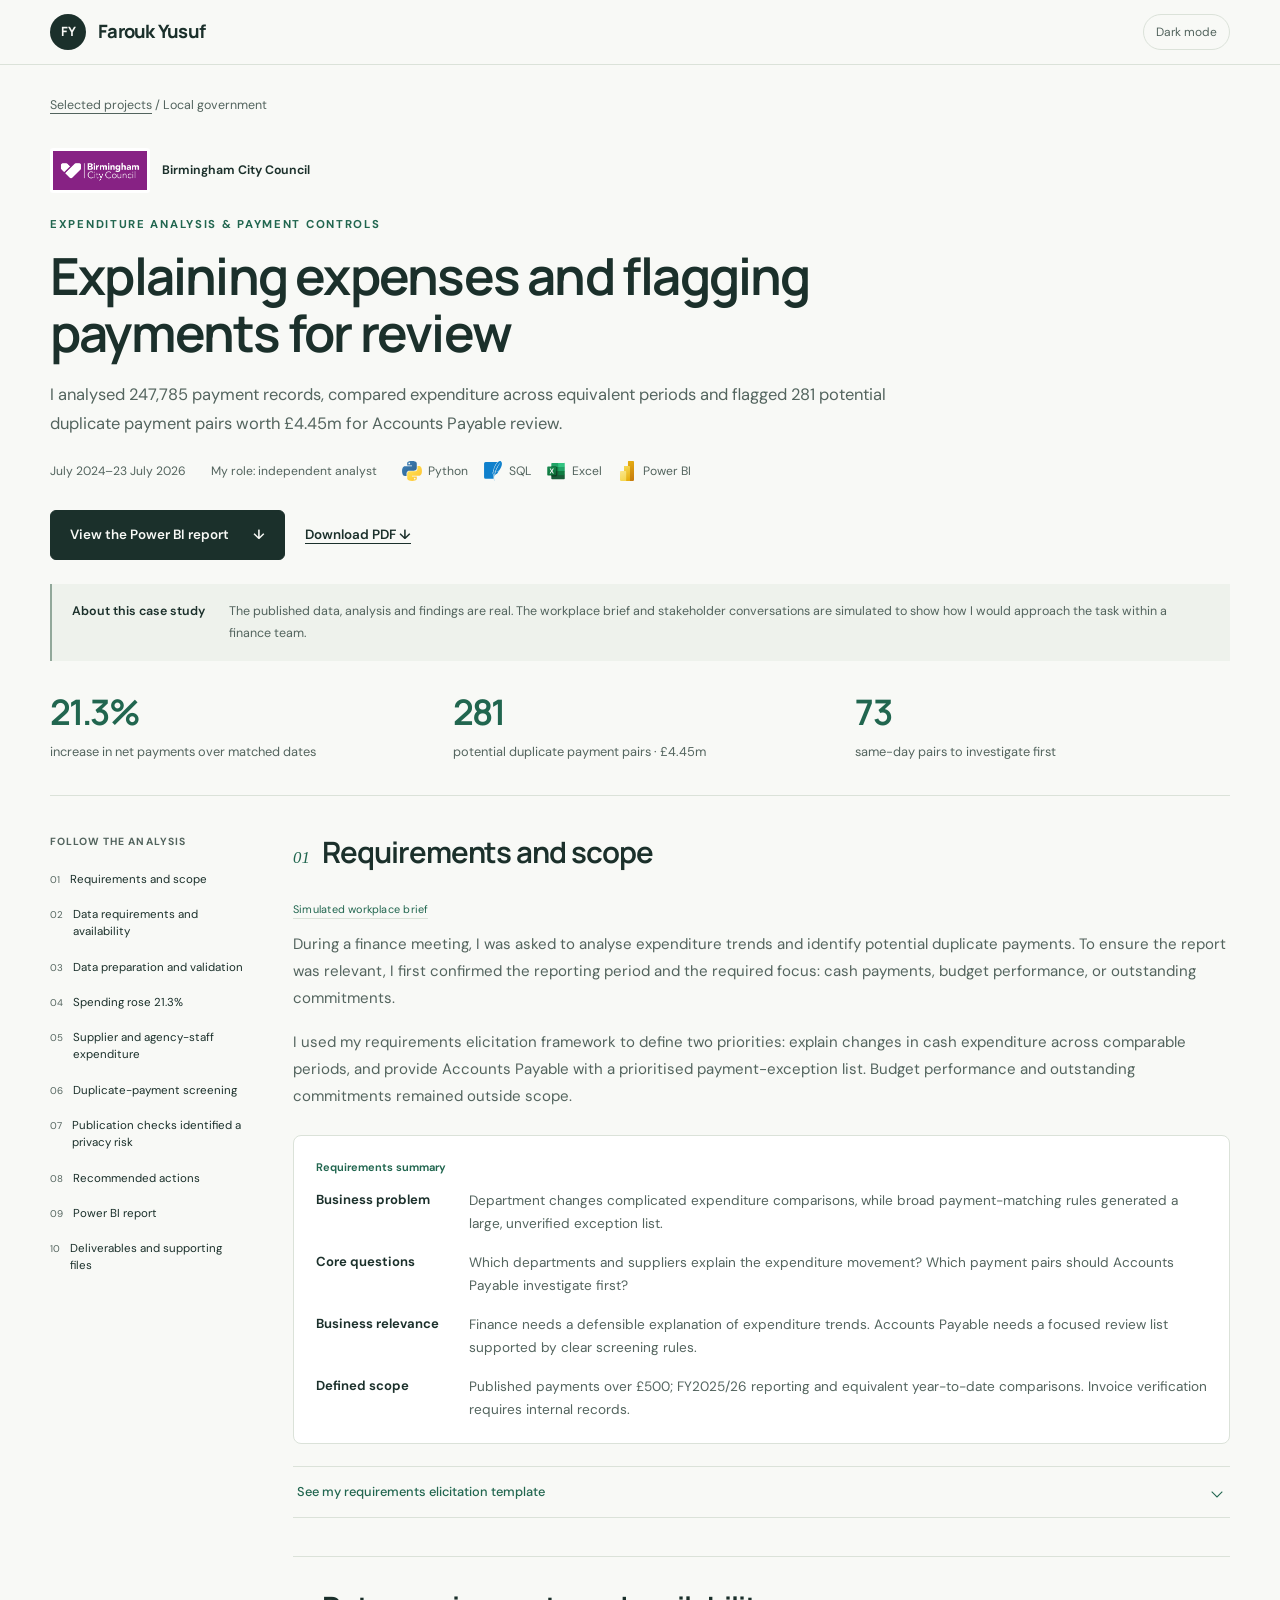
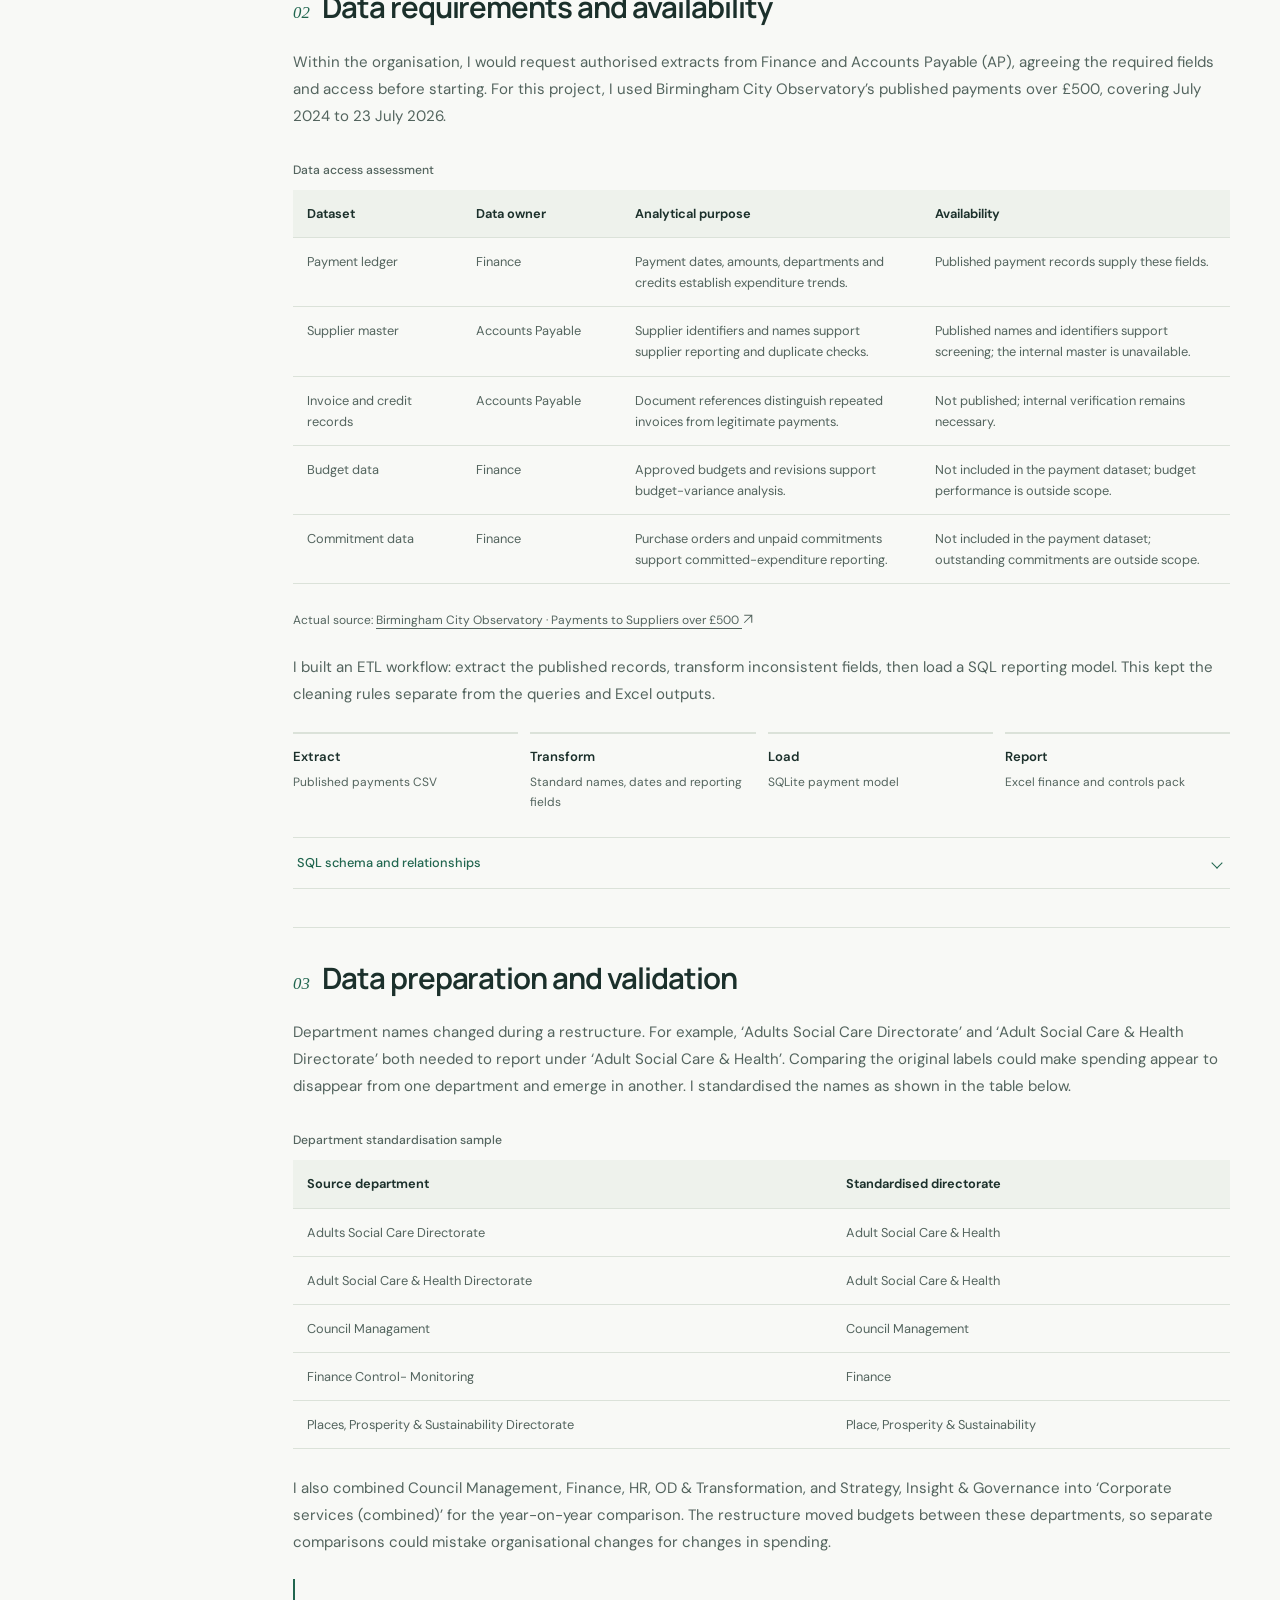
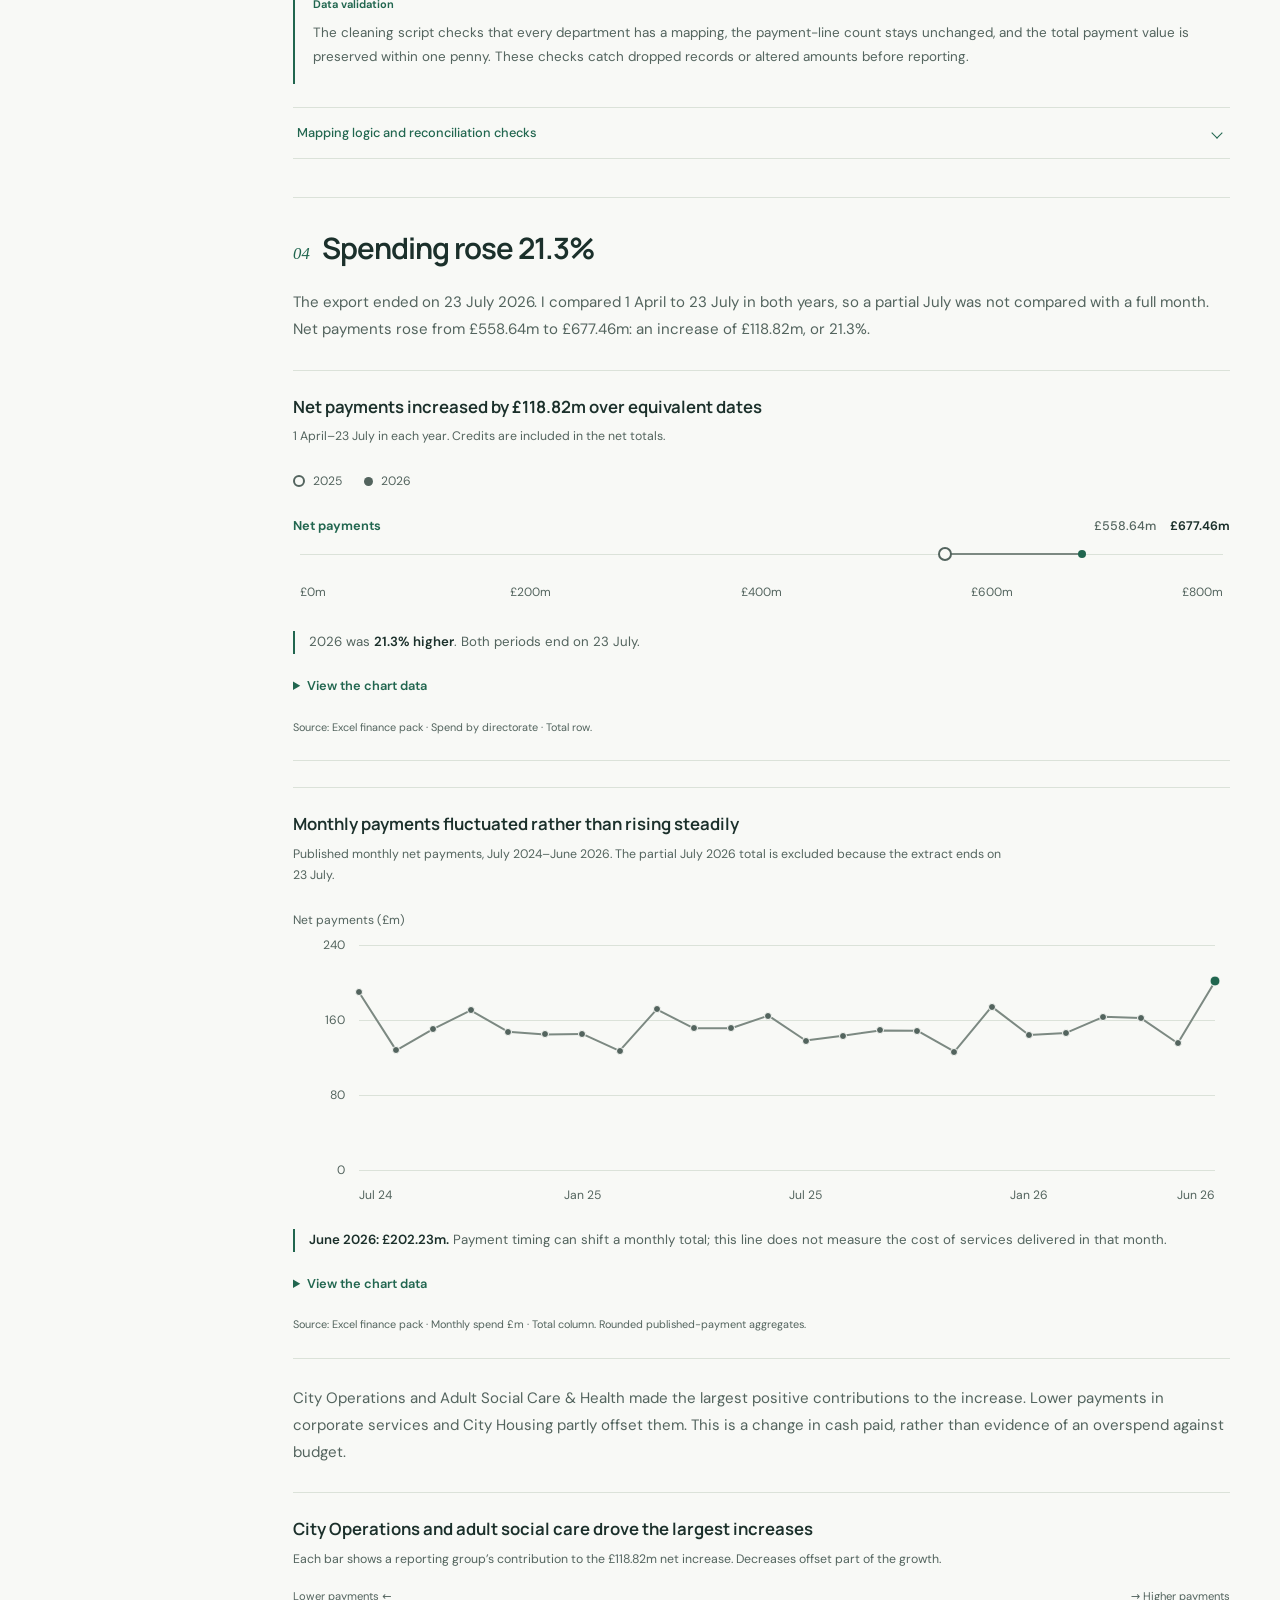
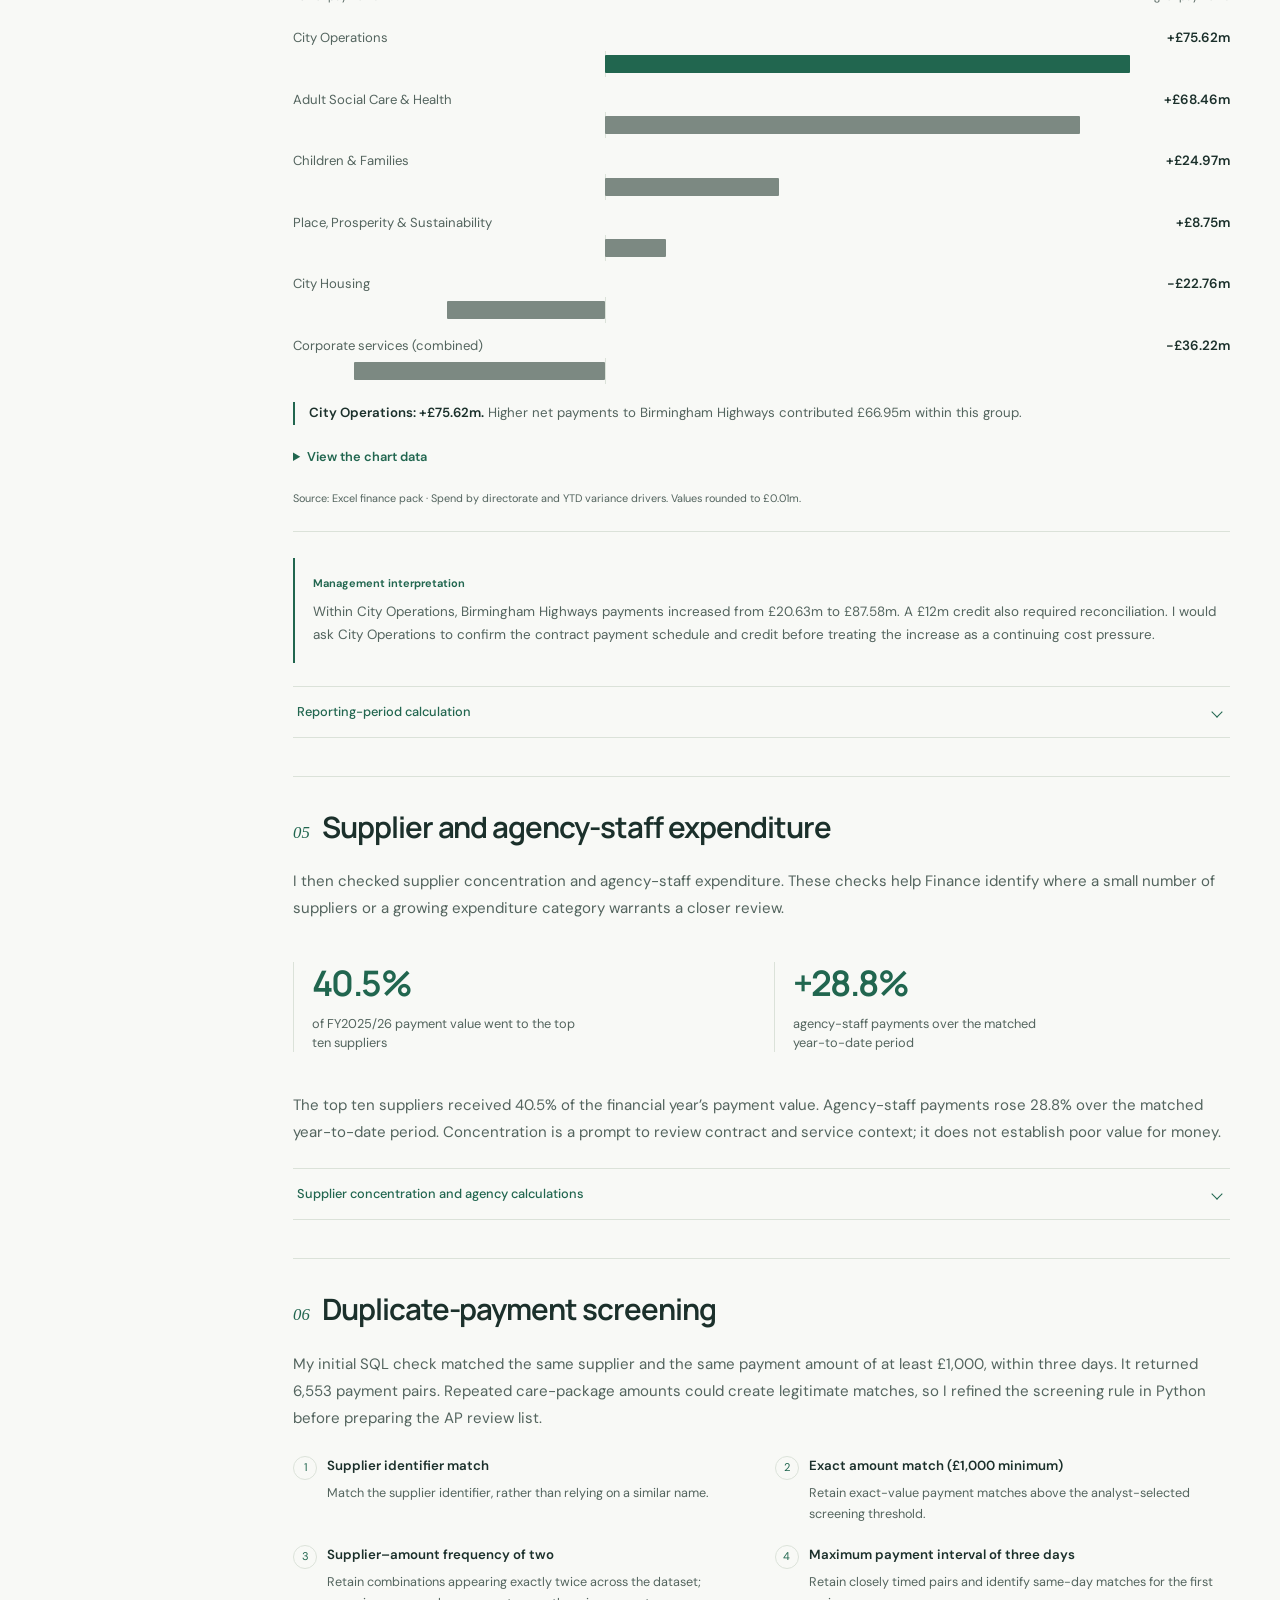
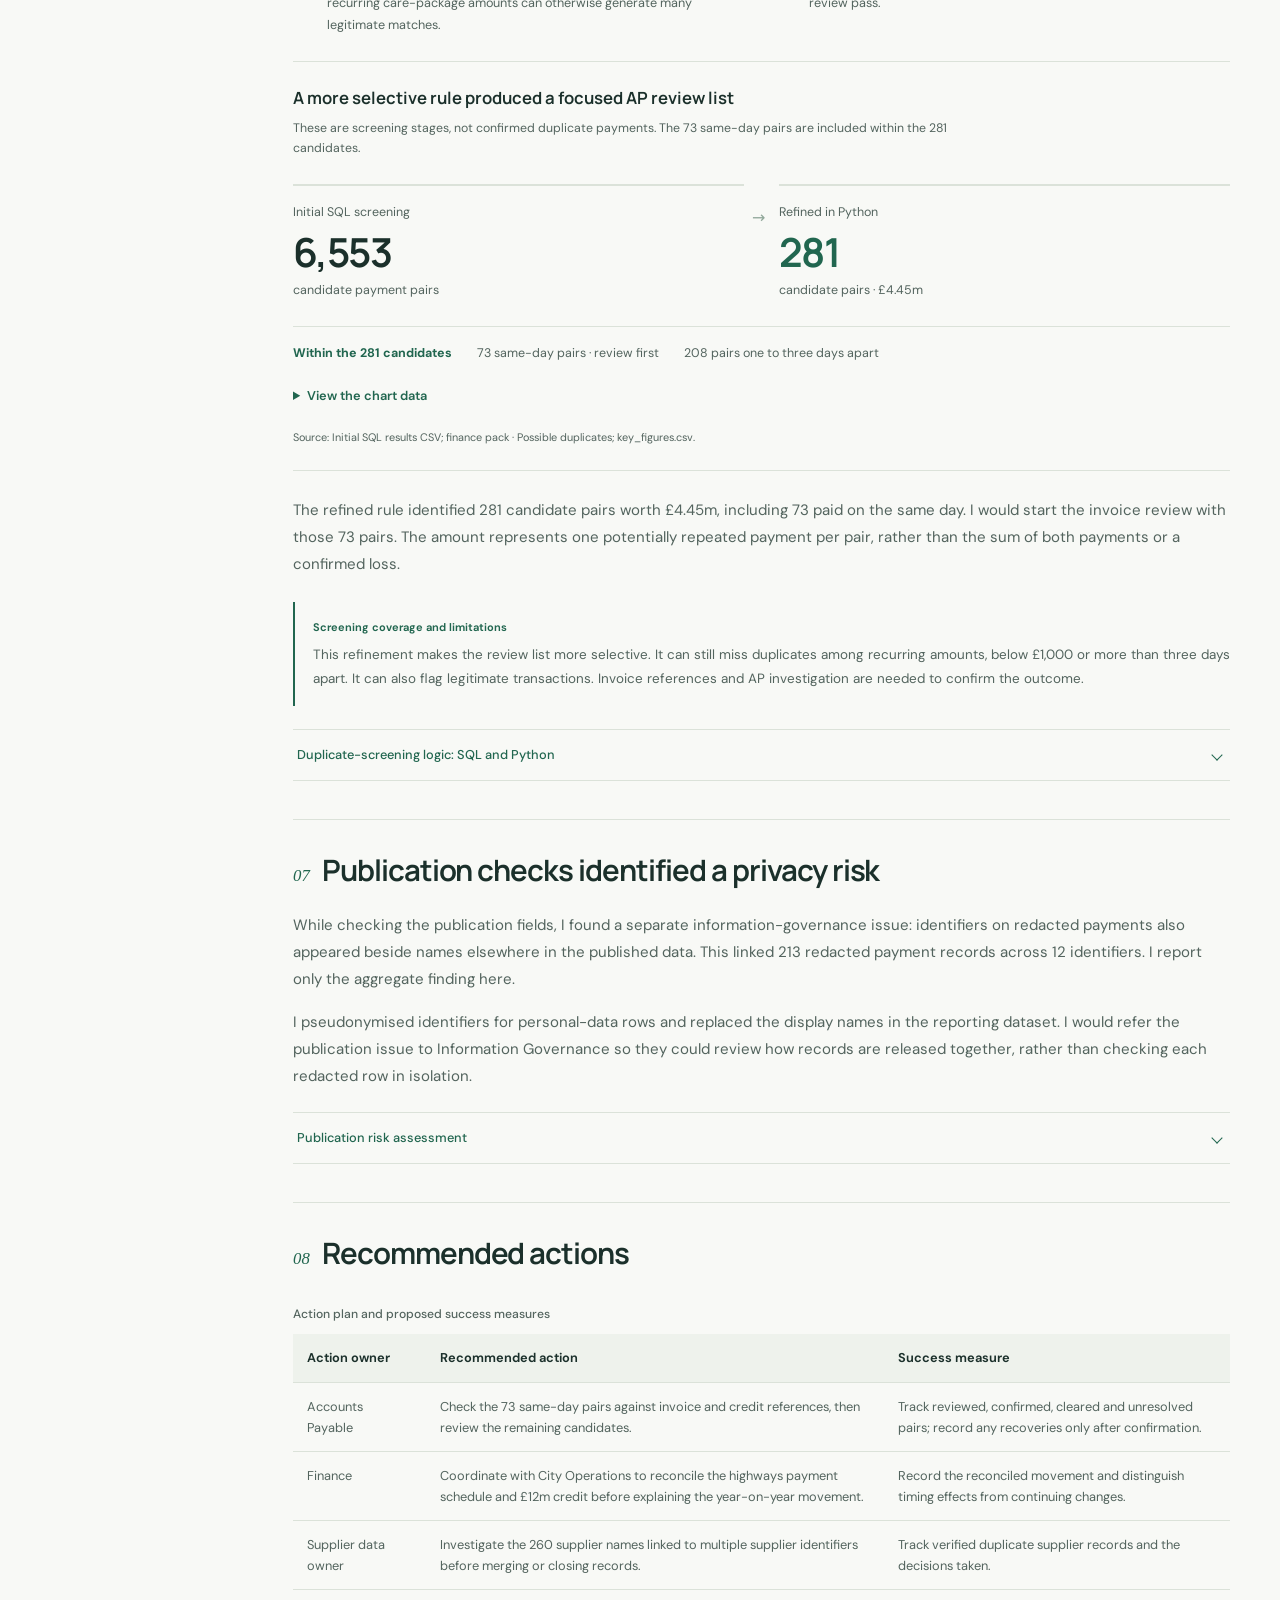
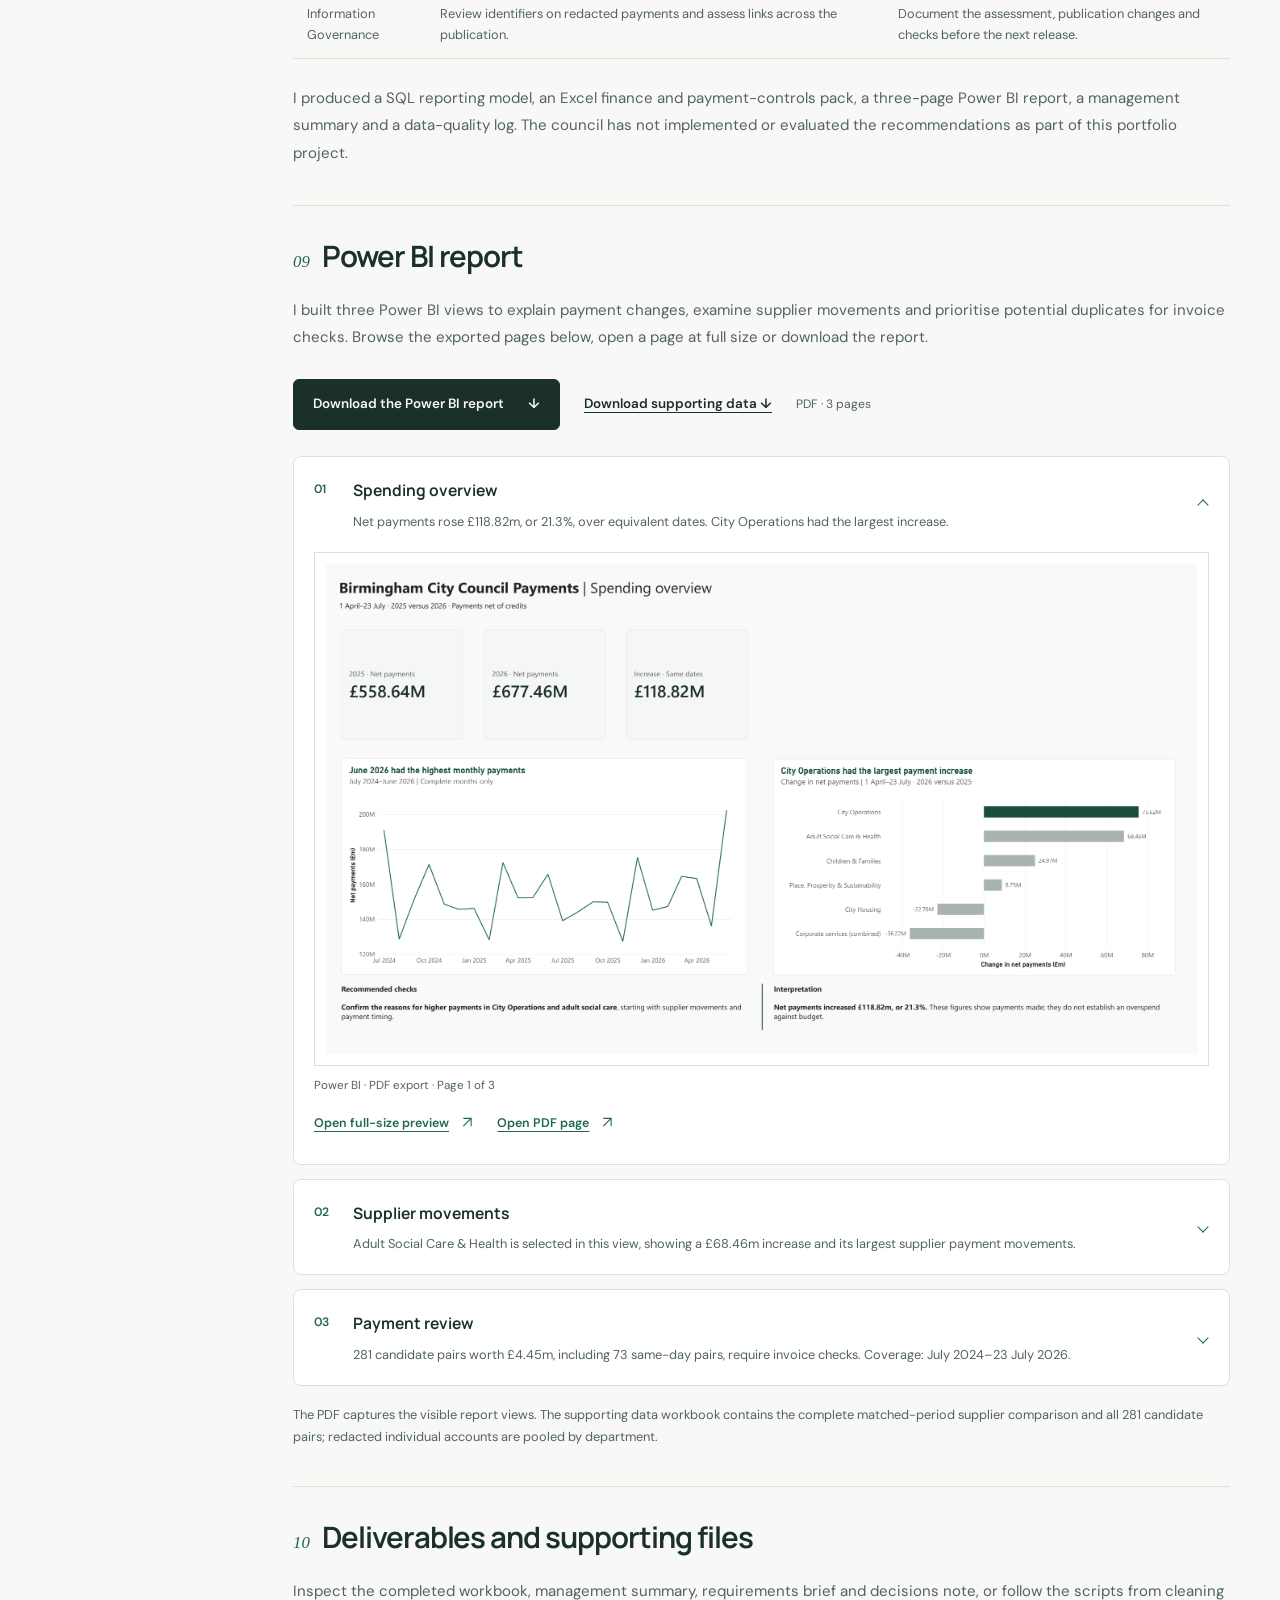
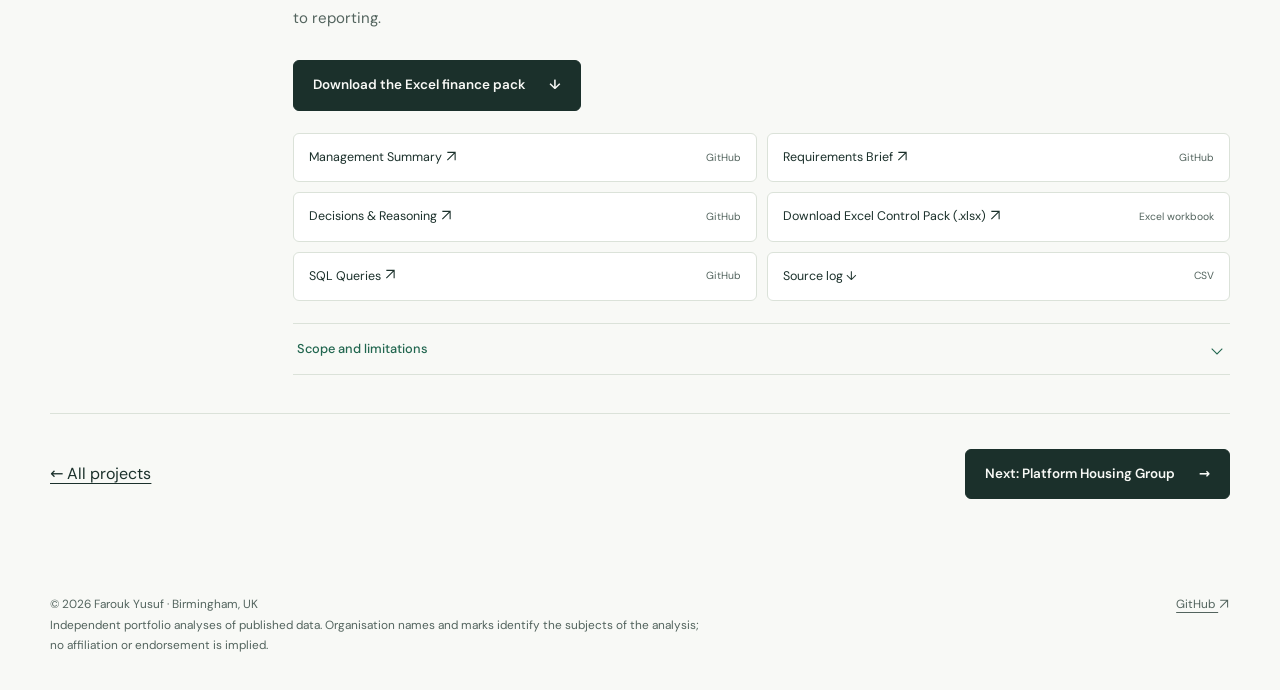
==== commit e7aecfe1: "Keep one Power BI report and link GitHub profile" ====
--- a/case-studies/birmingham-payments.html
+++ b/case-studies/birmingham-payments.html
@@ -53,4 +53,4 @@
           <div class="report-page-links"><a href="../assets/reports/birmingham-payment-review.png" target="_blank" rel="noopener">Open full-size preview<span class="sr-only">: Payment review</span> <span aria-hidden="true"><svg class="arrow-icon" viewBox="0 0 16 16" aria-hidden="true"><path d="M3 13 13 3M3 3h10v10"/></svg></span></a><a href="../projects/01_BCC_Payments/outputs/Birmingham_Payments_PowerBI_Report.pdf#page=3" target="_blank" rel="noopener">Open PDF page<span class="sr-only">: Payment review</span> <span aria-hidden="true"><svg class="arrow-icon" viewBox="0 0 16 16" aria-hidden="true"><path d="M3 13 13 3M3 3h10v10"/></svg></span></a></div></div>
         </details></div><p class="report-coverage">The PDF captures the visible report views. The supporting data workbook contains the complete matched-period supplier comparison and all 281 candidate pairs; redacted individual accounts are pooled by department.</p></section><section class="finance-section" id="files" aria-labelledby="files-heading"><div class="finance-section-heading"><span class="finance-step" aria-hidden="true">10</span><h2 id="files-heading">Deliverables and supporting files</h2></div><p>Inspect the completed workbook, management summary, requirements brief and decisions note, or follow the scripts from cleaning to reporting.</p><div class="actions"><a class="button" href="../projects/01_BCC_Payments/outputs/BCC_Spend_and_Payment_Controls_Pack.xlsx" download>Download the Excel finance pack <span aria-hidden="true">↓</span></a></div><div class="resource-list"><a href="https://github.com/farouk-yusuf/farouk-yusuf.github.io/blob/main/projects/01_BCC_Payments/outputs/00_Management_Summary.md" target="_blank" rel="noopener"><span>Management Summary <svg class="arrow-icon" viewBox="0 0 16 16" aria-hidden="true"><path d="M3 13 13 3M3 3h10v10"/></svg></span><small>GitHub</small></a><a href="https://github.com/farouk-yusuf/farouk-yusuf.github.io/blob/main/projects/01_BCC_Payments/outputs/01_Requirements_Brief.md" target="_blank" rel="noopener"><span>Requirements Brief <svg class="arrow-icon" viewBox="0 0 16 16" aria-hidden="true"><path d="M3 13 13 3M3 3h10v10"/></svg></span><small>GitHub</small></a><a href="https://github.com/farouk-yusuf/farouk-yusuf.github.io/blob/main/projects/01_BCC_Payments/outputs/02_Decisions_and_Reasoning.md" target="_blank" rel="noopener"><span>Decisions &amp; Reasoning <svg class="arrow-icon" viewBox="0 0 16 16" aria-hidden="true"><path d="M3 13 13 3M3 3h10v10"/></svg></span><small>GitHub</small></a><a href="https://github.com/farouk-yusuf/farouk-yusuf.github.io/raw/main/projects/01_BCC_Payments/outputs/BCC_Spend_and_Payment_Controls_Pack.xlsx" target="_blank" rel="noopener"><span>Download Excel Control Pack (.xlsx) <svg class="arrow-icon" viewBox="0 0 16 16" aria-hidden="true"><path d="M3 13 13 3M3 3h10v10"/></svg></span><small>Excel workbook</small></a><a href="https://github.com/farouk-yusuf/farouk-yusuf.github.io/tree/main/projects/01_BCC_Payments/sql" target="_blank" rel="noopener"><span>SQL Queries <svg class="arrow-icon" viewBox="0 0 16 16" aria-hidden="true"><path d="M3 13 13 3M3 3h10v10"/></svg></span><small>GitHub</small></a><a href="../projects/01_BCC_Payments/source_log.csv" download><span>Source log ↓</span><small>CSV</small></a></div><details class="evidence"><summary>Scope and limitations</summary><div class="evidence-body"><ul><li>The publication covers payments over £500, rather than all council expenditure.</li><li>Cash payments are not budgets, commitments or full service costs.</li><li>Invoice references are absent; exceptions require internal verification.</li><li>35.4% of FY2025/26 payment value uses a generic PO-accrual category, limiting analysis by expenditure type.</li></ul></div></details></section></div></div>
       <div class="next-project"><a href="../index.html#projects">← All projects</a><a class="button" href="platform-housing.html">Next: Platform Housing Group <span aria-hidden="true">→</span></a></div>
-    </main><footer class="container site-footer"><p>© 2026 Farouk Yusuf · Birmingham, UK<br>Independent portfolio analyses of published data. Organisation names and marks identify the subjects of the analysis; no affiliation or endorsement is implied.</p><a href="https://github.com/farouk-yusuf/farouk-yusuf.github.io" target="_blank" rel="noopener">Source code <svg class="arrow-icon" viewBox="0 0 16 16" aria-hidden="true"><path d="M3 13 13 3M3 3h10v10"/></svg></a></footer></body></html>
+    </main><footer class="container site-footer"><p>© 2026 Farouk Yusuf · Birmingham, UK<br>Independent portfolio analyses of published data. Organisation names and marks identify the subjects of the analysis; no affiliation or endorsement is implied.</p><a href="https://github.com/farouk-yusuf" target="_blank" rel="noopener">GitHub <svg class="arrow-icon" viewBox="0 0 16 16" aria-hidden="true"><path d="M3 13 13 3M3 3h10v10"/></svg></a></footer></body></html>
--- a/assets/css/site.css
+++ b/assets/css/site.css
@@ -108,8 +108,6 @@
 .resource-list a:hover { border-color:var(--accent); }
 .resource-list small { color:var(--muted); font-size:.7rem; flex-shrink:0; }
 .next-project { border-top:1px solid var(--line); padding:35px 0 60px; display:flex; align-items:center; justify-content:space-between; gap:30px; }
-.dashboard-preview { background:var(--surface); border:1px solid var(--line); padding:18px; border-radius:8px; margin:20px 0; }
-.dashboard-preview img { display:block; width:100%; }
 @media (max-width:1000px) {
   .container { width:calc(100% - 48px); }
   .case-layout { grid-template-columns:150px minmax(0,1fr); gap:30px; }
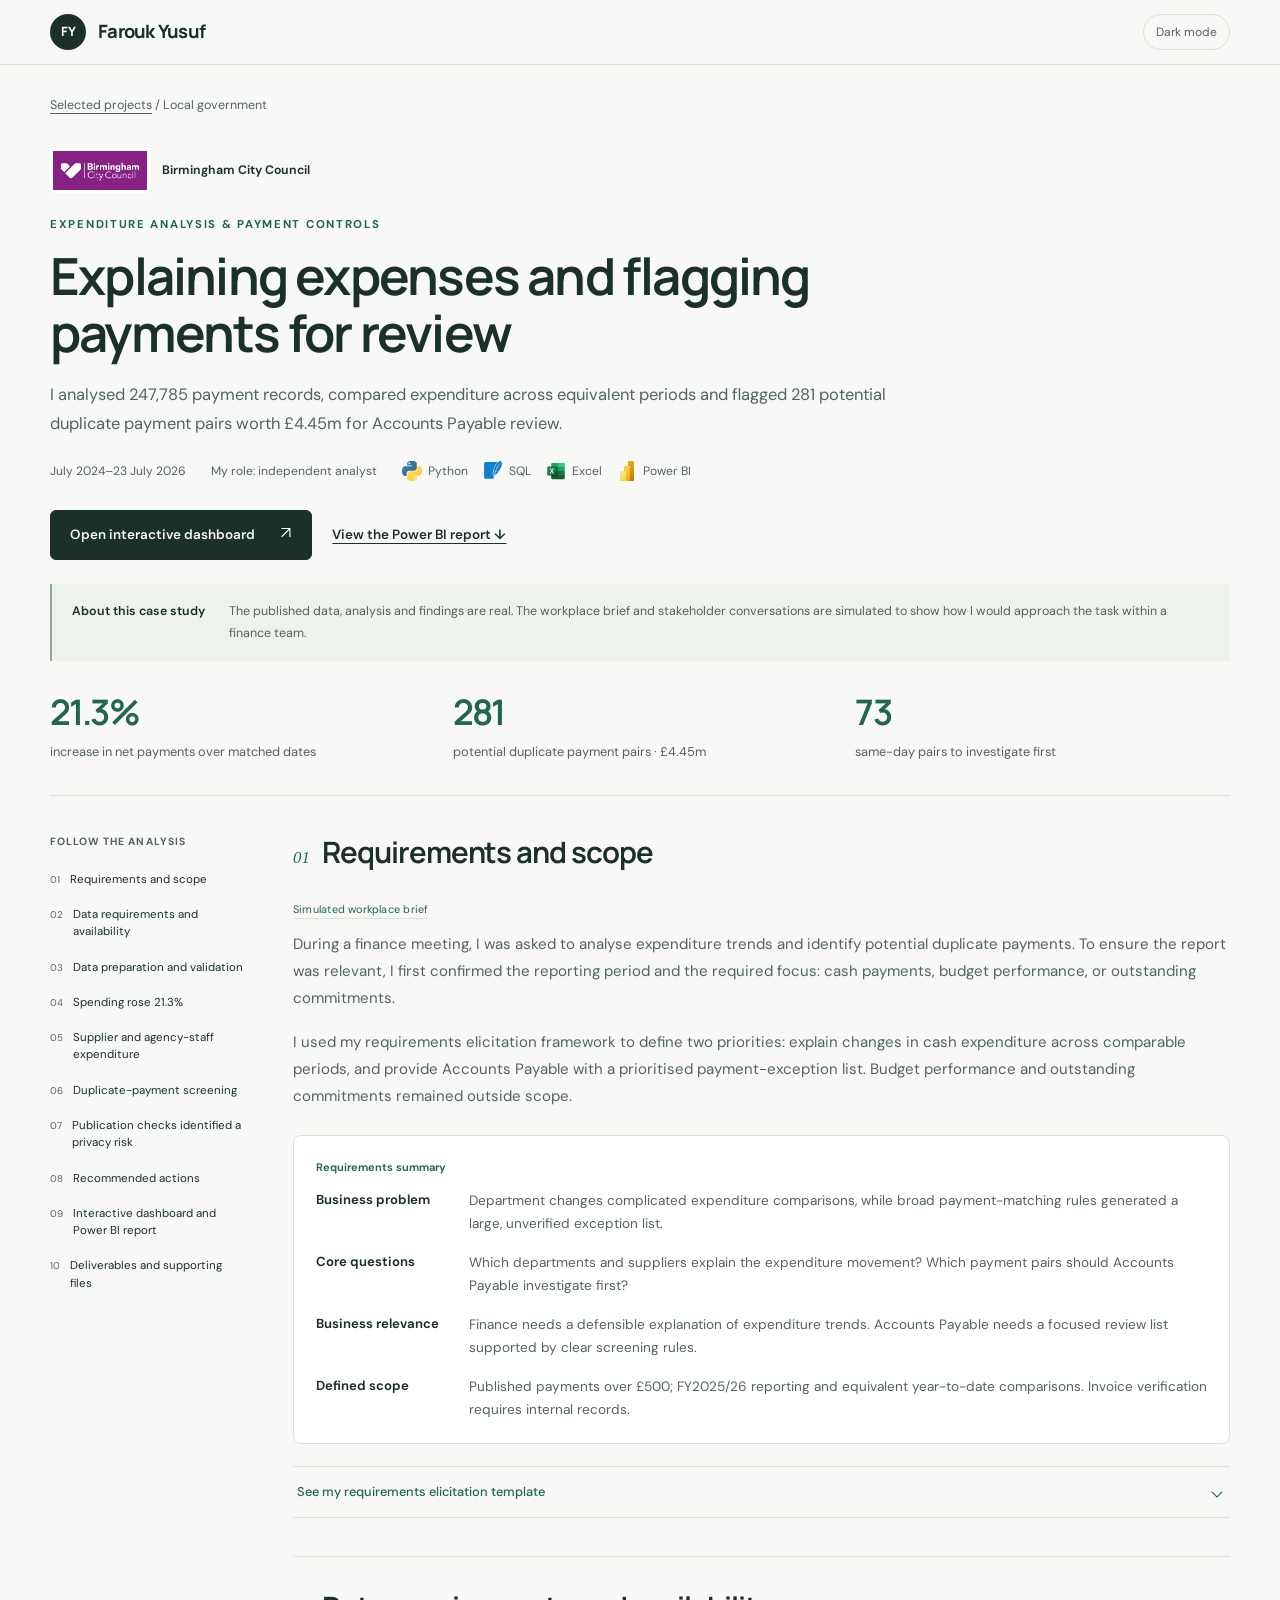
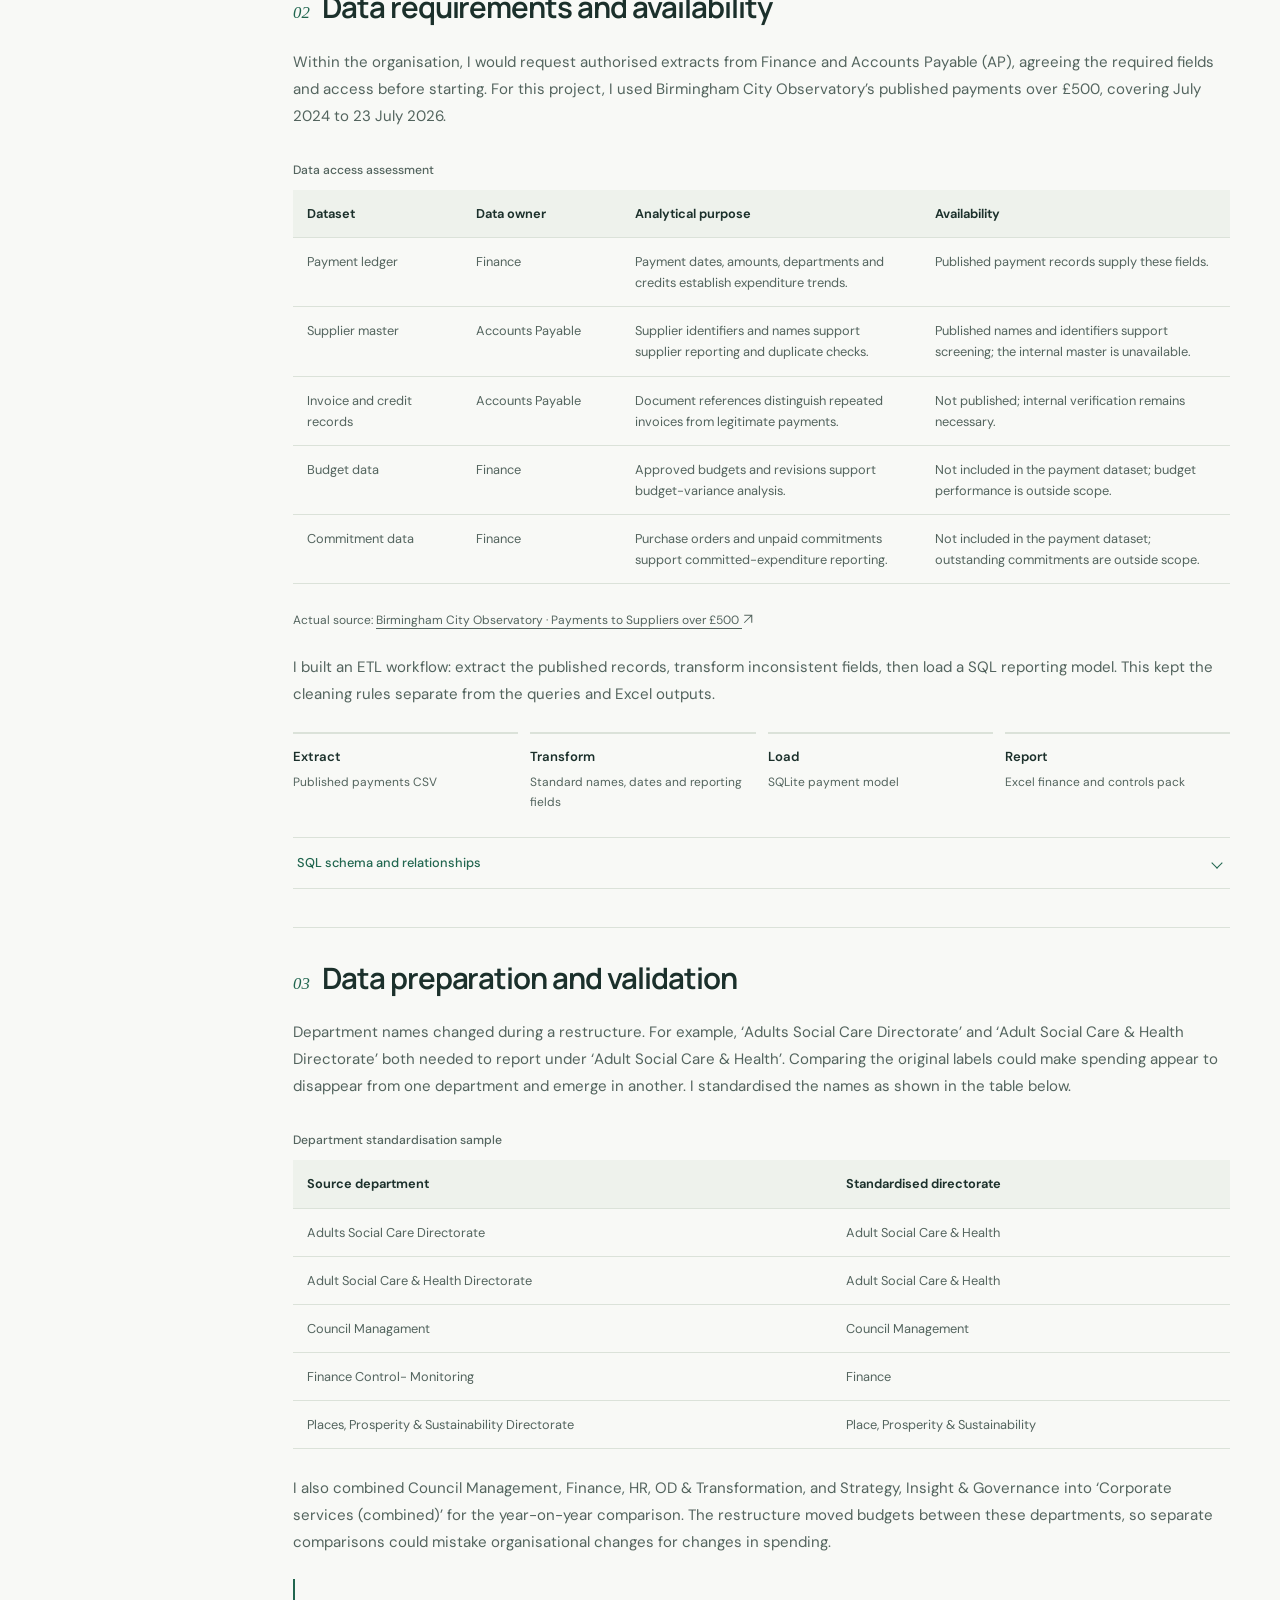
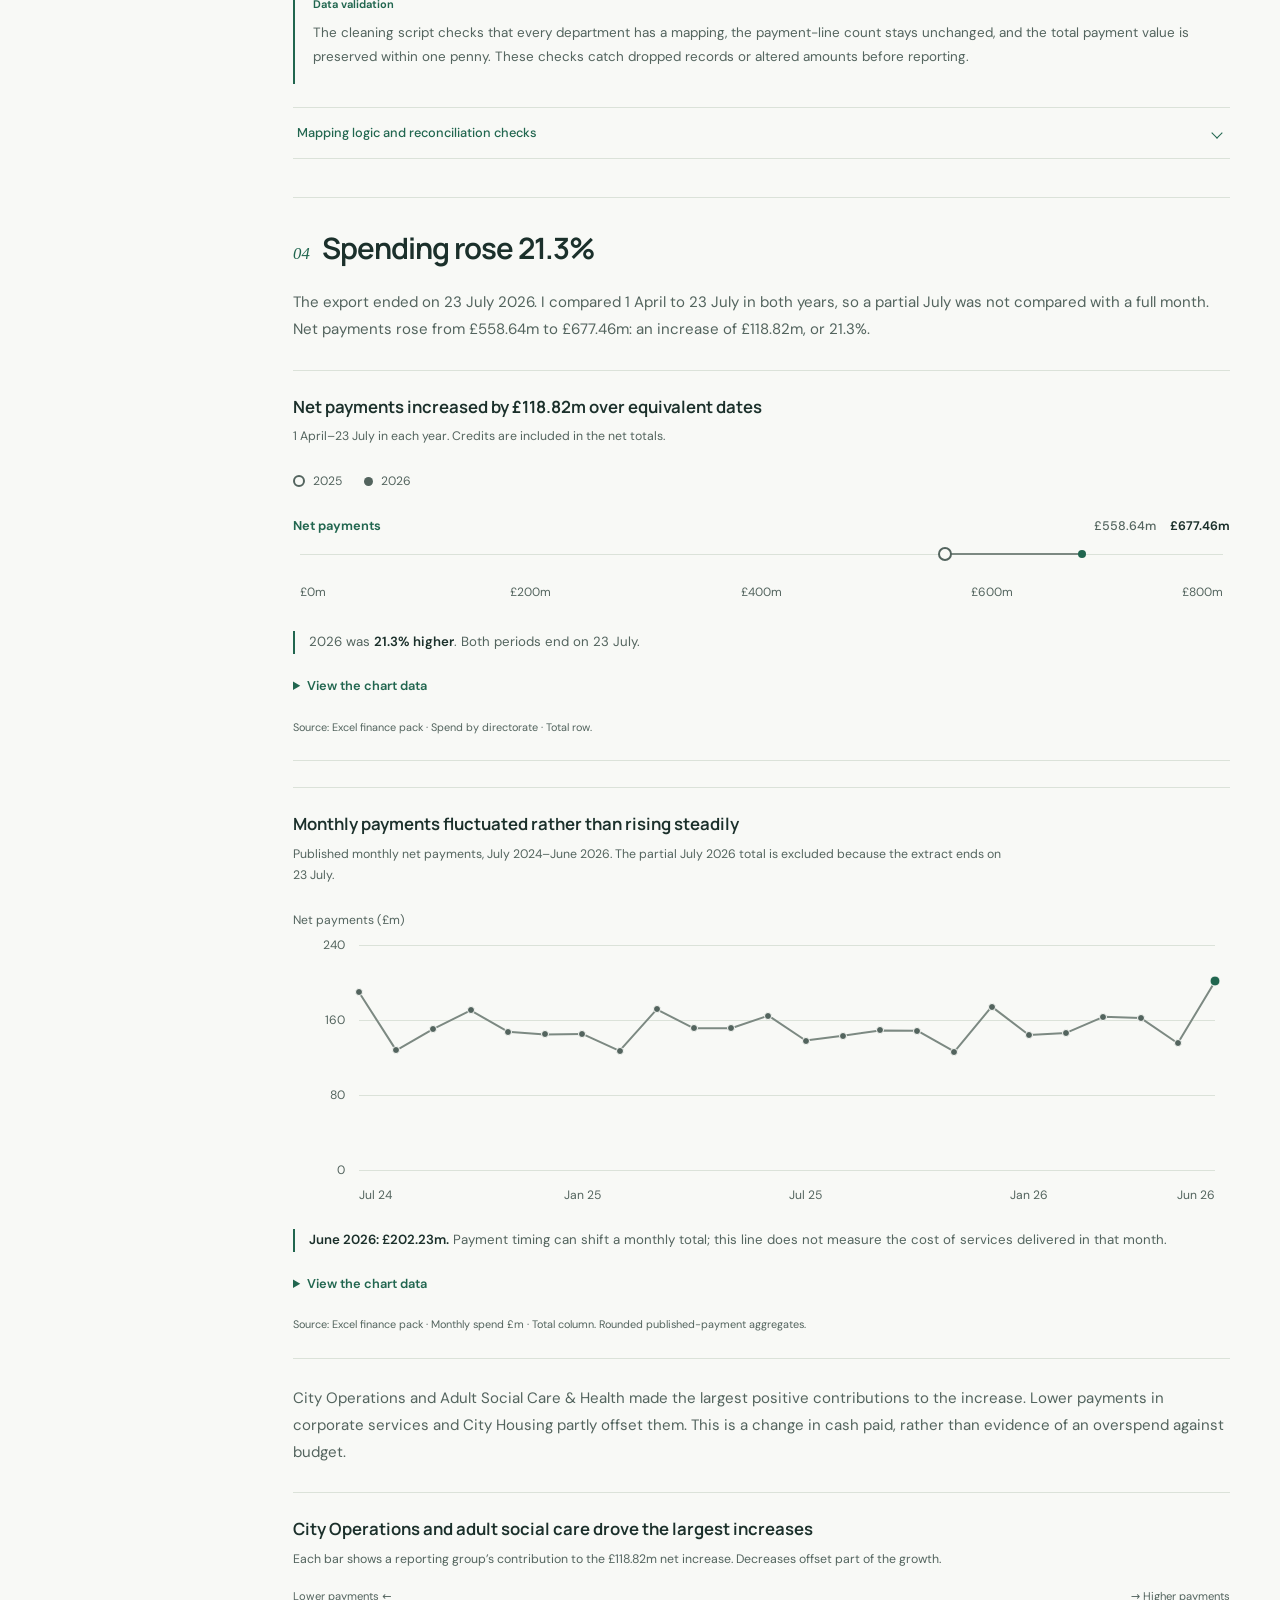
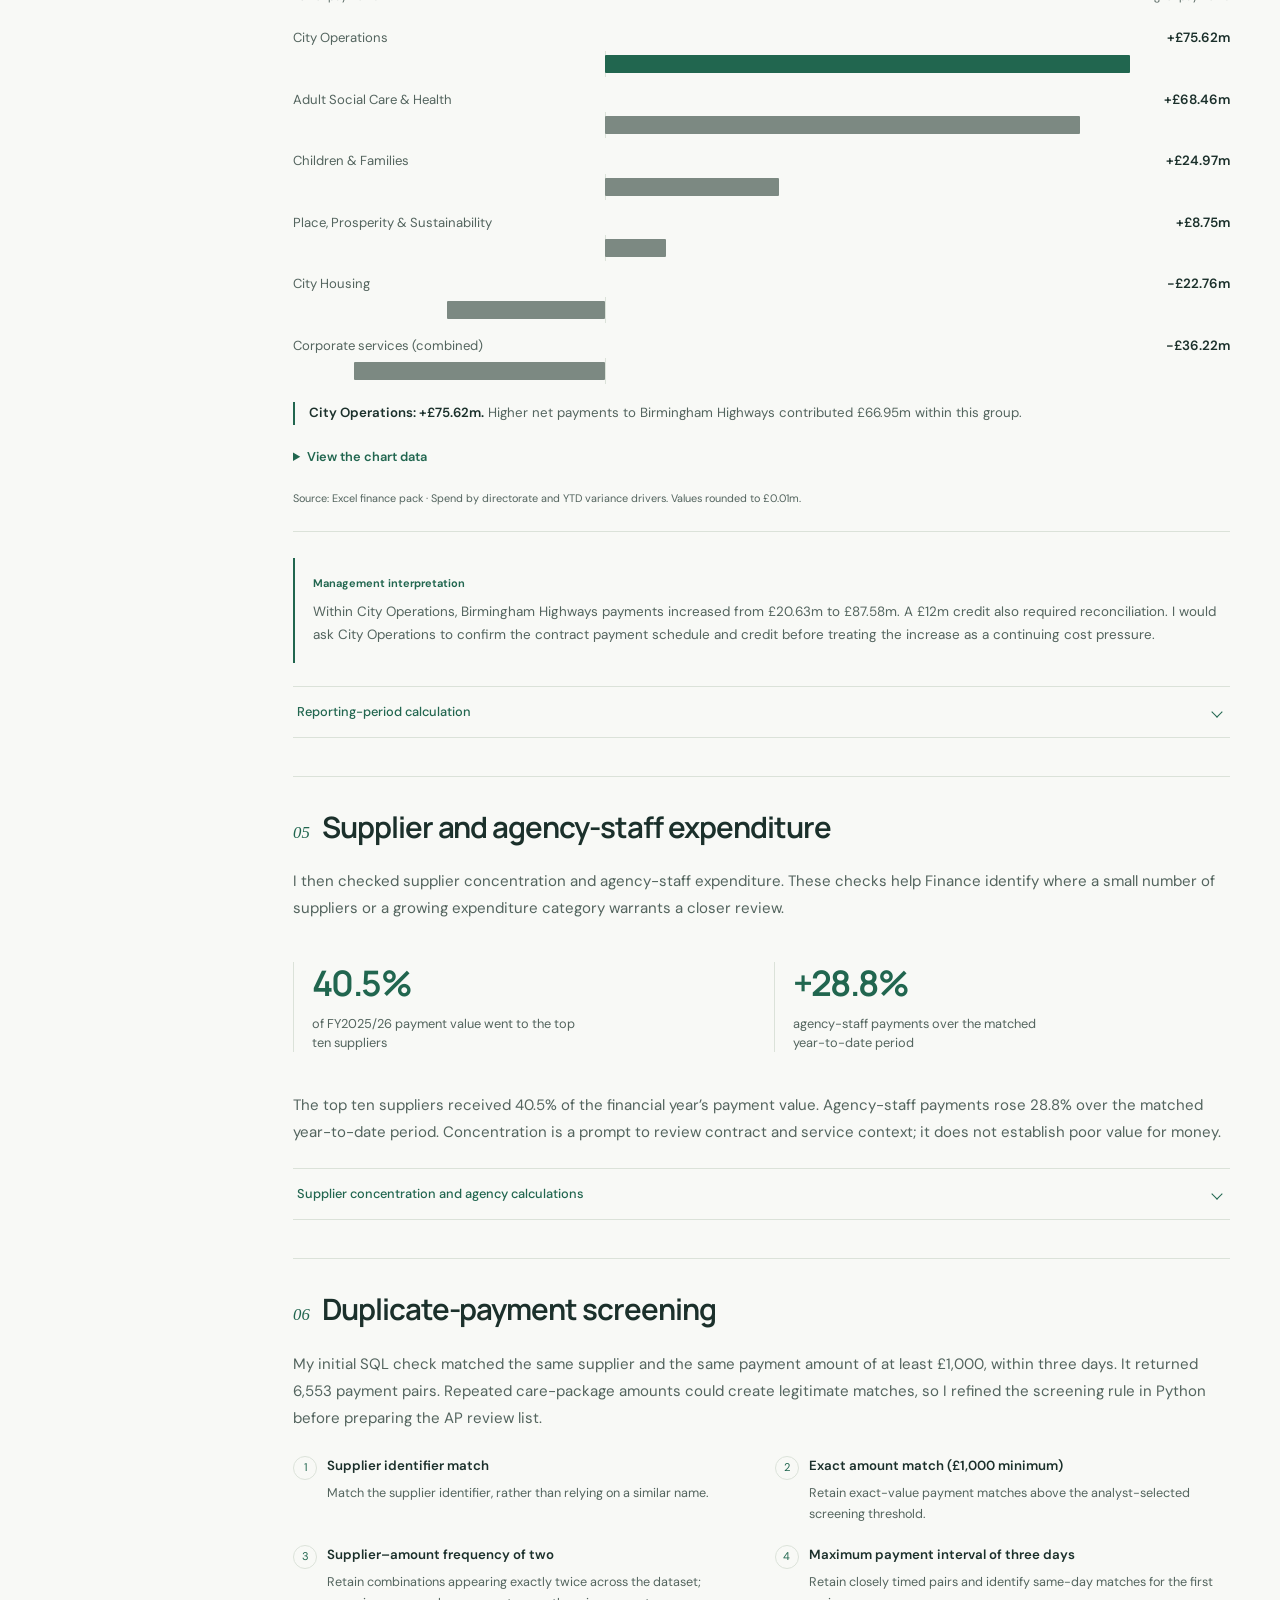
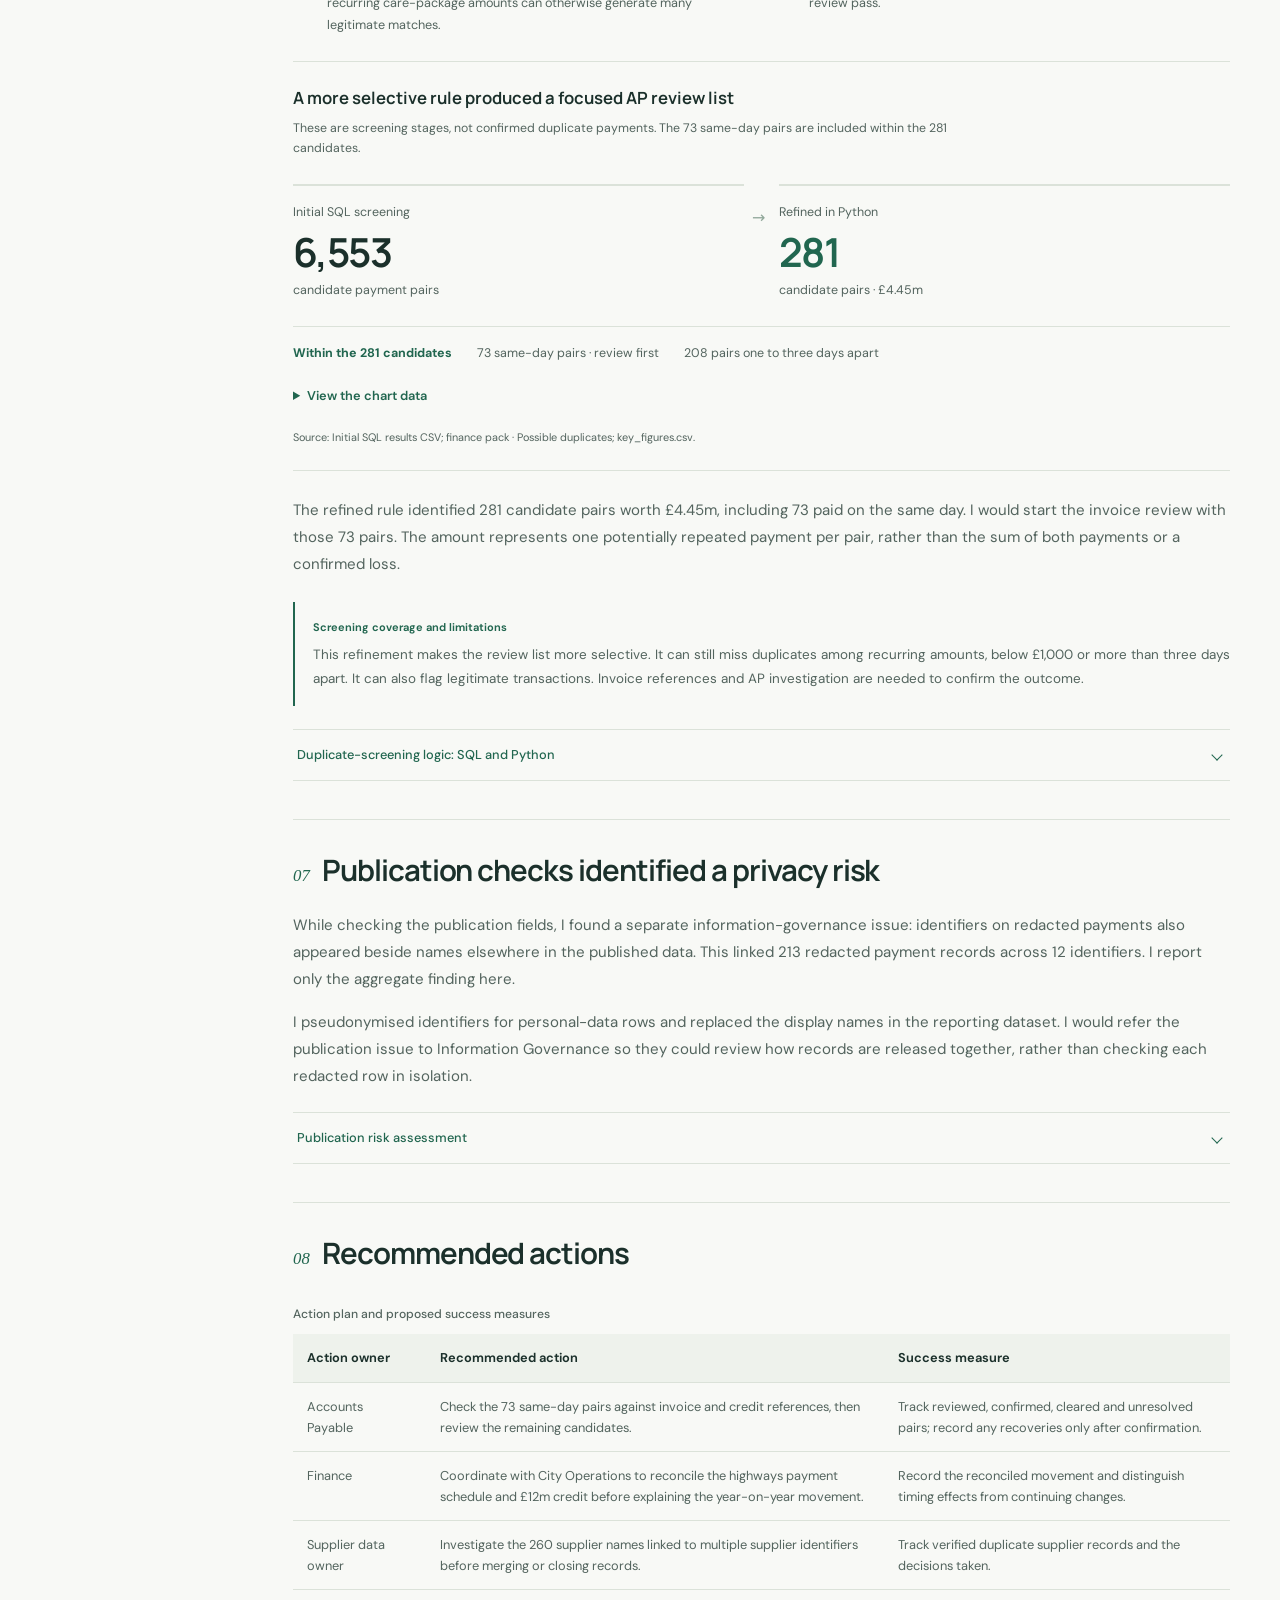
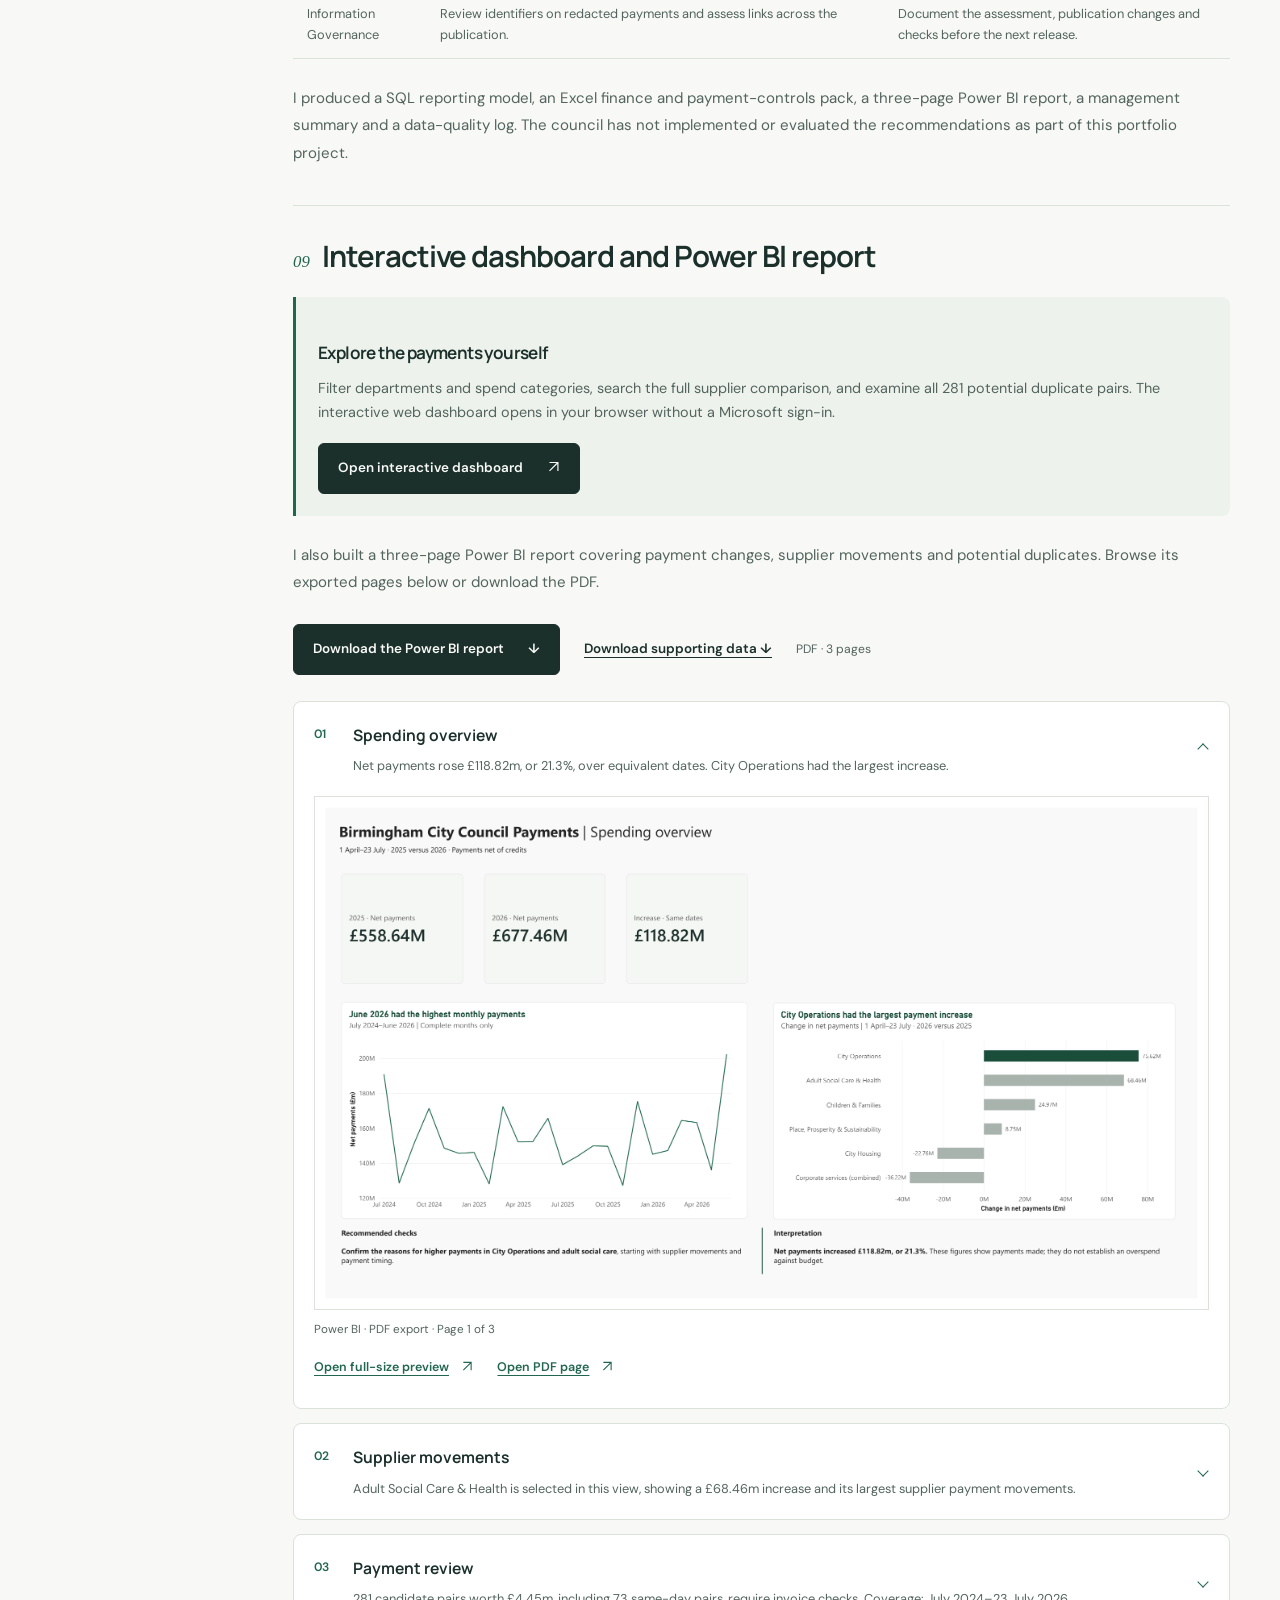
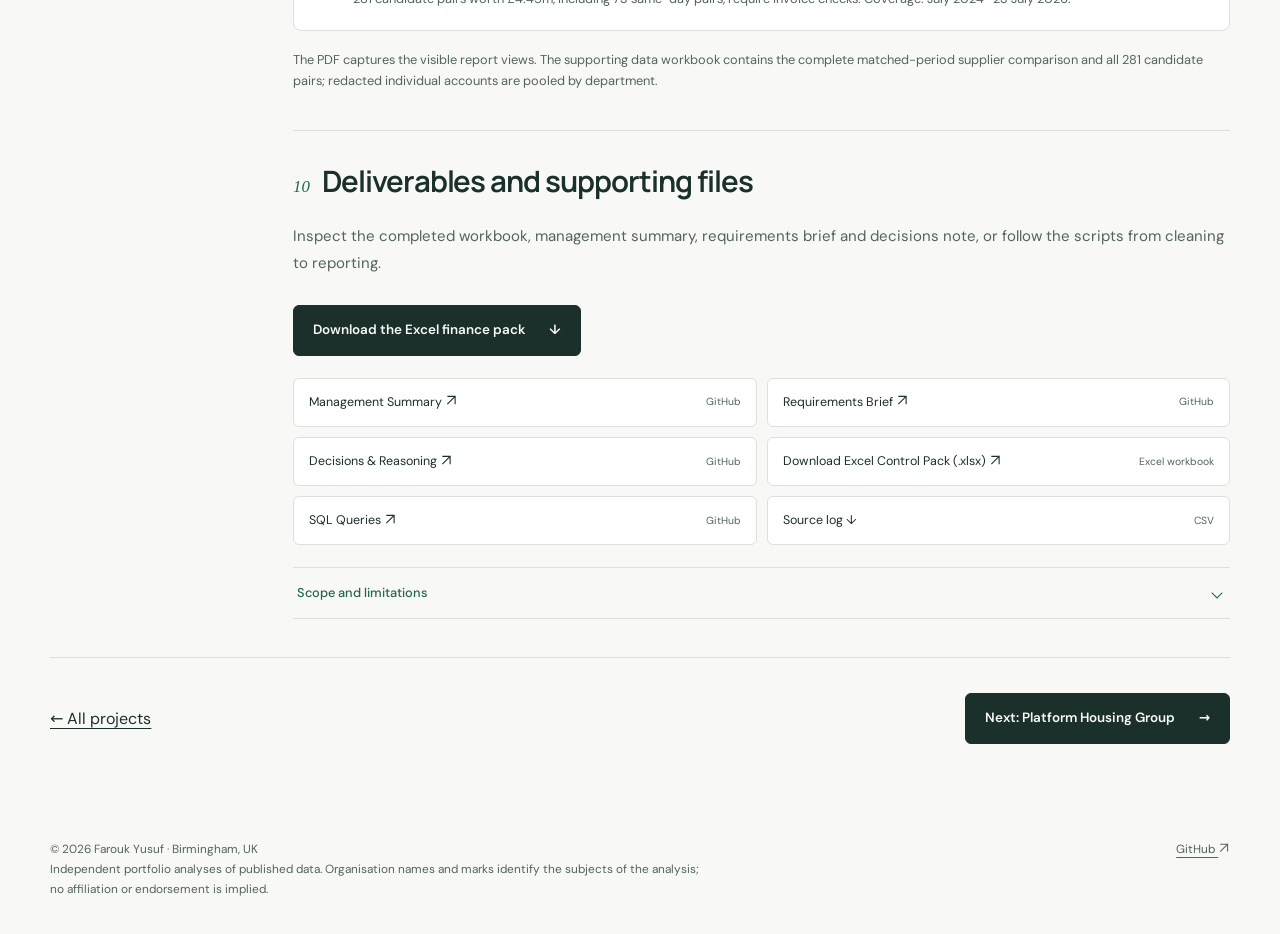
==== commit ff3828e5: "Add validated interactive Birmingham payments dashboard" ====
--- a/case-studies/birmingham-payments.html
+++ b/case-studies/birmingham-payments.html
@@ -9,10 +9,10 @@
       <button class="theme-button" data-theme-toggle aria-pressed="false" hidden>Dark mode</button>
     </div></header><main class="container finance-case" id="main">
       <div class="breadcrumb"><a href="../index.html#projects">Selected projects</a> / Local government</div>
-      <header class="finance-hero"><div class="organisation"><img class="org-logo" src="../assets/logos/bcc.png" alt="Birmingham City Council" width="100" height="45"><span>Birmingham City Council</span></div><span class="eyebrow">Expenditure analysis &amp; payment controls</span><h1>Explaining expenses and flagging payments for review</h1><p class="lead">I analysed 247,785 payment records, compared expenditure across equivalent periods and flagged 281 potential duplicate payment pairs worth £4.45m for Accounts Payable review.</p><div class="finance-meta"><span>July 2024–23 July 2026</span><span>My role: independent analyst</span><div class="finance-tools"><span><img src="../assets/icons/python.svg" width="22" height="22" alt="">Python</span><span><img src="../assets/icons/sql.svg" width="22" height="22" alt="">SQL</span><span><img src="../assets/icons/excel.svg" width="22" height="22" alt="">Excel</span><span><img src="../assets/icons/power-bi.svg" width="22" height="22" alt="">Power BI</span></div></div><div class="actions"><a class="button" href="#report">View the Power BI report <span aria-hidden="true">↓</span></a><a class="text-link" href="../projects/01_BCC_Payments/outputs/Birmingham_Payments_PowerBI_Report.pdf" download>Download PDF <span aria-hidden="true">↓</span></a></div></header>
+      <header class="finance-hero"><div class="organisation"><img class="org-logo" src="../assets/logos/bcc.png" alt="Birmingham City Council" width="100" height="45"><span>Birmingham City Council</span></div><span class="eyebrow">Expenditure analysis &amp; payment controls</span><h1>Explaining expenses and flagging payments for review</h1><p class="lead">I analysed 247,785 payment records, compared expenditure across equivalent periods and flagged 281 potential duplicate payment pairs worth £4.45m for Accounts Payable review.</p><div class="finance-meta"><span>July 2024–23 July 2026</span><span>My role: independent analyst</span><div class="finance-tools"><span><img src="../assets/icons/python.svg" width="22" height="22" alt="">Python</span><span><img src="../assets/icons/sql.svg" width="22" height="22" alt="">SQL</span><span><img src="../assets/icons/excel.svg" width="22" height="22" alt="">Excel</span><span><img src="../assets/icons/power-bi.svg" width="22" height="22" alt="">Power BI</span></div></div><div class="actions"><a class="button" href="../dashboards/birmingham-payments.html">Open interactive dashboard <span aria-hidden="true"><svg class="arrow-icon" viewBox="0 0 16 16" aria-hidden="true"><path d="M3 13 13 3M3 3h10v10"/></svg></span></a><a class="text-link" href="#report">View the Power BI report <span aria-hidden="true">↓</span></a></div></header>
       <aside class="scenario-note" aria-label="About this case study"><strong>About this case study</strong><p>The published data, analysis and findings are real. The workplace brief and stakeholder conversations are simulated to show how I would approach the task within a finance team.</p></aside>
       <div class="finance-metrics" aria-label="Results at a glance"><div class="finance-metric"><strong>21.3%</strong><span>increase in net payments over matched dates</span></div><div class="finance-metric"><strong>281</strong><span>potential duplicate payment pairs · £4.45m</span></div><div class="finance-metric"><strong>73</strong><span>same-day pairs to investigate first</span></div></div>
-      <div class="finance-layout"><nav class="finance-nav" aria-label="On this page"><strong>Follow the analysis</strong><a href="#brief"><span aria-hidden="true">01</span>Requirements and scope</a><a href="#data"><span aria-hidden="true">02</span>Data requirements and availability</a><a href="#comparison"><span aria-hidden="true">03</span>Data preparation and validation</a><a href="#spending"><span aria-hidden="true">04</span>Spending rose 21.3%</a><a href="#suppliers"><span aria-hidden="true">05</span>Supplier and agency-staff expenditure</a><a href="#duplicates"><span aria-hidden="true">06</span>Duplicate-payment screening</a><a href="#privacy"><span aria-hidden="true">07</span>Publication checks identified a privacy risk</a><a href="#actions"><span aria-hidden="true">08</span>Recommended actions</a><a href="#report"><span aria-hidden="true">09</span>Power BI report</a><a href="#files"><span aria-hidden="true">10</span>Deliverables and supporting files</a></nav><div class="finance-content"><section class="finance-section" id="brief" aria-labelledby="brief-heading"><div class="finance-section-heading"><span class="finance-step" aria-hidden="true">01</span><h2 id="brief-heading">Requirements and scope</h2></div><span class="scenario-label">Simulated workplace brief</span><p>During a finance meeting, I was asked to analyse expenditure trends and identify potential duplicate payments. To ensure the report was relevant, I first confirmed the reporting period and the required focus: cash payments, budget performance, or outstanding commitments.</p><p>I used my requirements elicitation framework to define two priorities: explain changes in cash expenditure across comparable periods, and provide Accounts Payable with a prioritised payment-exception list. Budget performance and outstanding commitments remained outside scope.</p><aside class="requirements-card" aria-label="Requirements summary"><span class="practice-label">Requirements summary</span><dl><div><dt>Business problem</dt><dd>Department changes complicated expenditure comparisons, while broad payment-matching rules generated a large, unverified exception list.</dd></div><div><dt>Core questions</dt><dd>Which departments and suppliers explain the expenditure movement? Which payment pairs should Accounts Payable investigate first?</dd></div><div><dt>Business relevance</dt><dd>Finance needs a defensible explanation of expenditure trends. Accounts Payable needs a focused review list supported by clear screening rules.</dd></div><div><dt>Defined scope</dt><dd>Published payments over £500; FY2025/26 reporting and equivalent year-to-date comparisons. Invoice verification requires internal records.</dd></div></dl></aside><details class="evidence requirements-template"><summary>See my requirements elicitation template</summary><div class="evidence-body"><p>I adapt this checklist to the business decision and operating context. The prompts below show the reusable framework and how I applied it to this portfolio scenario.</p><ol class="framework-items"><li><div class="framework-item-heading"><h3>Business problem and decision</h3><span class="framework-status framework-status--defined">Defined</span></div><dl><div><dt>Framework prompt</dt><dd>Define the problem, its business relevance and the decision the analysis must support.</dd></div><div><dt>Project application</dt><dd>Explain expenditure movements and prioritise potential duplicate payments for invoice review.</dd></div></dl></li><li><div class="framework-item-heading"><h3>Stakeholders and ownership</h3><span class="framework-status framework-status--assumption">Scenario assumption</span></div><dl><div><dt>Framework prompt</dt><dd>Identify the decision-maker, report users, data owners and action owners.</dd></div><div><dt>Project application</dt><dd>Finance, Accounts Payable and Information Governance are assumed stakeholders for the scenario. Ownership would be confirmed at the outset of a live assignment.</dd></div></dl></li><li><div class="framework-item-heading"><h3>Scope and definitions</h3><span class="framework-status framework-status--defined">Defined</span></div><dl><div><dt>Framework prompt</dt><dd>Agree the population, reporting period, exclusions and definitions of the key measures.</dd></div><div><dt>Project application</dt><dd>Payments over £500; cash outflow net of credits; matched 1 April–23 July comparisons. Budget variance and unpaid commitments are excluded.</dd></div></dl></li><li><div class="framework-item-heading"><h3>Measures and screening parameters</h3><span class="framework-status framework-status--pending">Business confirmation required</span></div><dl><div><dt>Framework prompt</dt><dd>Specify KPIs, calculations and thresholds, including the rationale for exceptions.</dd></div><div><dt>Project application</dt><dd>Net payments, year-on-year movement, supplier concentration and candidate payment pairs. The £1,000 threshold and three-day window are analyst-selected screening parameters; AP would confirm their suitability.</dd></div></dl></li><li><div class="framework-item-heading"><h3>Data access and governance</h3><span class="framework-status framework-status--pending">Internal access unresolved</span></div><dl><div><dt>Framework prompt</dt><dd>Confirm sources, required fields, access permissions and handling of sensitive information.</dd></div><div><dt>Project application</dt><dd>Public payment data supports screening. Internal invoice and credit references are unavailable; access would need agreement with the data owner. Personal-data fields are protected in the reporting dataset.</dd></div></dl></li><li><div class="framework-item-heading"><h3>Data quality and validation</h3><span class="framework-status framework-status--defined">Checks implemented</span></div><dl><div><dt>Framework prompt</dt><dd>Define checks for completeness, consistency, reconciliation and material limitations.</dd></div><div><dt>Project application</dt><dd>Department-mapping coverage, unchanged payment-line count and payment-value reconciliation are checked in the cleaning script. Missing invoice references remain an explicit limitation.</dd></div></dl></li><li><div class="framework-item-heading"><h3>Deliverables and reporting cadence</h3><span class="framework-status framework-status--pending">Outputs complete; cadence unconfirmed</span></div><dl><div><dt>Framework prompt</dt><dd>Agree the output format, level of detail, reporting frequency and delivery date.</dd></div><div><dt>Project application</dt><dd>The SQL model, Excel pack, management summary and data-quality log are complete. Delivery deadlines and an operational reporting cadence would need stakeholder agreement.</dd></div></dl></li><li><div class="framework-item-heading"><h3>Acceptance and handover</h3><span class="framework-status framework-status--pending">Stakeholder review outstanding</span></div><dl><div><dt>Framework prompt</dt><dd>Set technical acceptance checks, business review criteria and the sign-off responsibility.</dd></div><div><dt>Project application</dt><dd>Technical reconciliation checks are documented. AP would verify candidates against invoices; no operational acceptance, sign-off or realised savings are claimed.</dd></div></dl></li><li><div class="framework-item-heading"><h3>Service-level targets</h3><span class="framework-status framework-status--not-applicable">Not applicable to this scope</span></div><dl><div><dt>Framework prompt</dt><dd>Where relevant, establish the service-level agreement (SLA), target population and timing rules.</dd></div><div><dt>Project application</dt><dd>This expenditure and payment-control review does not assess service-delivery performance. SLA targets are not required for its stated scope.</dd></div></dl></li></ol></div></details></section><section class="finance-section" id="data" aria-labelledby="data-heading"><div class="finance-section-heading"><span class="finance-step" aria-hidden="true">02</span><h2 id="data-heading">Data requirements and availability</h2></div><p>Within the organisation, I would request authorised extracts from Finance and Accounts Payable (AP), agreeing the required fields and access before starting. For this project, I used Birmingham City Observatory’s published payments over £500, covering July 2024 to 23 July 2026.</p><div class="table-scroll" tabindex="0" role="region" aria-label="Data access assessment"><table><caption>Data access assessment</caption><thead><tr><th scope="col">Dataset</th><th scope="col">Data owner</th><th scope="col">Analytical purpose</th><th scope="col">Availability</th></tr></thead><tbody><tr><td>Payment ledger</td><td>Finance</td><td>Payment dates, amounts, departments and credits establish expenditure trends.</td><td>Published payment records supply these fields.</td></tr><tr><td>Supplier master</td><td>Accounts Payable</td><td>Supplier identifiers and names support supplier reporting and duplicate checks.</td><td>Published names and identifiers support screening; the internal master is unavailable.</td></tr><tr><td>Invoice and credit records</td><td>Accounts Payable</td><td>Document references distinguish repeated invoices from legitimate payments.</td><td>Not published; internal verification remains necessary.</td></tr><tr><td>Budget data</td><td>Finance</td><td>Approved budgets and revisions support budget-variance analysis.</td><td>Not included in the payment dataset; budget performance is outside scope.</td></tr><tr><td>Commitment data</td><td>Finance</td><td>Purchase orders and unpaid commitments support committed-expenditure reporting.</td><td>Not included in the payment dataset; outstanding commitments are outside scope.</td></tr></tbody></table></div><p class="inline-source">Actual source: <a href="https://www.cityobservatory.birmingham.gov.uk/explore/dataset/payments-to-suppliers-over-gbp500/" target="_blank" rel="noopener">Birmingham City Observatory · Payments to Suppliers over £500 <svg class="arrow-icon" viewBox="0 0 16 16" aria-hidden="true"><path d="M3 13 13 3M3 3h10v10"/></svg></a></p><p>I built an ETL workflow: extract the published records, transform inconsistent fields, then load a SQL reporting model. This kept the cleaning rules separate from the queries and Excel outputs.</p><ol class="etl-flow" aria-label="ETL and reporting workflow"><li><strong>Extract</strong><span>Published payments CSV</span></li><li><strong>Transform</strong><span>Standard names, dates and reporting fields</span></li><li><strong>Load</strong><span>SQLite payment model</span></li><li><strong>Report</strong><span>Excel finance and controls pack</span></li></ol><details class="evidence"><summary>SQL schema and relationships</summary><div class="evidence-body"><div class="model-diagram" aria-label="SQL reporting model"><div class="model-fact"><strong>fact_payment</strong><span>One row per published payment line</span></div><ul><li>dim_supplier</li><li>dim_directorate</li><li>dim_category</li><li>dim_date</li></ul></div><a class="evidence-link" href="https://github.com/farouk-yusuf/farouk-yusuf.github.io/blob/main/projects/01_BCC_Payments/sql/00_schema.sql" target="_blank" rel="noopener">SQL table definitions <span aria-hidden="true"><svg class="arrow-icon" viewBox="0 0 16 16" aria-hidden="true"><path d="M3 13 13 3M3 3h10v10"/></svg></span></a><a class="evidence-link" href="https://github.com/farouk-yusuf/farouk-yusuf.github.io/blob/main/projects/01_BCC_Payments/scripts/02_build_database.py" target="_blank" rel="noopener">Database build script <span aria-hidden="true"><svg class="arrow-icon" viewBox="0 0 16 16" aria-hidden="true"><path d="M3 13 13 3M3 3h10v10"/></svg></span></a></div></details></section><section class="finance-section" id="comparison" aria-labelledby="comparison-heading"><div class="finance-section-heading"><span class="finance-step" aria-hidden="true">03</span><h2 id="comparison-heading">Data preparation and validation</h2></div><p>Department names changed during a restructure. For example, ‘Adults Social Care Directorate’ and ‘Adult Social Care &amp; Health Directorate’ both needed to report under ‘Adult Social Care &amp; Health’. Comparing the original labels could make spending appear to disappear from one department and emerge in another. I standardised the names as shown in the table below.</p><div class="table-scroll" tabindex="0" role="region" aria-label="Department standardisation sample"><table><caption>Department standardisation sample</caption><thead><tr><th scope="col">Source department</th><th scope="col">Standardised directorate</th></tr></thead><tbody><tr><td>Adults Social Care Directorate</td><td>Adult Social Care &amp; Health</td></tr><tr><td>Adult Social Care &amp; Health Directorate</td><td>Adult Social Care &amp; Health</td></tr><tr><td>Council Managament</td><td>Council Management</td></tr><tr><td>Finance Control- Monitoring</td><td>Finance</td></tr><tr><td>Places, Prosperity &amp; Sustainability Directorate</td><td>Place, Prosperity &amp; Sustainability</td></tr></tbody></table></div><p>I also combined Council Management, Finance, HR, OD &amp; Transformation, and Strategy, Insight &amp; Governance into ‘Corporate services (combined)’ for the year-on-year comparison. The restructure moved budgets between these departments, so separate comparisons could mistake organisational changes for changes in spending.</p><aside class="practice-note"><span class="practice-label">Data validation</span><p>The cleaning script checks that every department has a mapping, the payment-line count stays unchanged, and the total payment value is preserved within one penny. These checks catch dropped records or altered amounts before reporting.</p></aside><details class="evidence"><summary>Mapping logic and reconciliation checks</summary><div class="evidence-body"><pre tabindex="0" role="region" aria-label="Code excerpt"><code>unmapped = set(df.department) - set(dir_map)
+      <div class="finance-layout"><nav class="finance-nav" aria-label="On this page"><strong>Follow the analysis</strong><a href="#brief"><span aria-hidden="true">01</span>Requirements and scope</a><a href="#data"><span aria-hidden="true">02</span>Data requirements and availability</a><a href="#comparison"><span aria-hidden="true">03</span>Data preparation and validation</a><a href="#spending"><span aria-hidden="true">04</span>Spending rose 21.3%</a><a href="#suppliers"><span aria-hidden="true">05</span>Supplier and agency-staff expenditure</a><a href="#duplicates"><span aria-hidden="true">06</span>Duplicate-payment screening</a><a href="#privacy"><span aria-hidden="true">07</span>Publication checks identified a privacy risk</a><a href="#actions"><span aria-hidden="true">08</span>Recommended actions</a><a href="#report"><span aria-hidden="true">09</span>Interactive dashboard and Power BI report</a><a href="#files"><span aria-hidden="true">10</span>Deliverables and supporting files</a></nav><div class="finance-content"><section class="finance-section" id="brief" aria-labelledby="brief-heading"><div class="finance-section-heading"><span class="finance-step" aria-hidden="true">01</span><h2 id="brief-heading">Requirements and scope</h2></div><span class="scenario-label">Simulated workplace brief</span><p>During a finance meeting, I was asked to analyse expenditure trends and identify potential duplicate payments. To ensure the report was relevant, I first confirmed the reporting period and the required focus: cash payments, budget performance, or outstanding commitments.</p><p>I used my requirements elicitation framework to define two priorities: explain changes in cash expenditure across comparable periods, and provide Accounts Payable with a prioritised payment-exception list. Budget performance and outstanding commitments remained outside scope.</p><aside class="requirements-card" aria-label="Requirements summary"><span class="practice-label">Requirements summary</span><dl><div><dt>Business problem</dt><dd>Department changes complicated expenditure comparisons, while broad payment-matching rules generated a large, unverified exception list.</dd></div><div><dt>Core questions</dt><dd>Which departments and suppliers explain the expenditure movement? Which payment pairs should Accounts Payable investigate first?</dd></div><div><dt>Business relevance</dt><dd>Finance needs a defensible explanation of expenditure trends. Accounts Payable needs a focused review list supported by clear screening rules.</dd></div><div><dt>Defined scope</dt><dd>Published payments over £500; FY2025/26 reporting and equivalent year-to-date comparisons. Invoice verification requires internal records.</dd></div></dl></aside><details class="evidence requirements-template"><summary>See my requirements elicitation template</summary><div class="evidence-body"><p>I adapt this checklist to the business decision and operating context. The prompts below show the reusable framework and how I applied it to this portfolio scenario.</p><ol class="framework-items"><li><div class="framework-item-heading"><h3>Business problem and decision</h3><span class="framework-status framework-status--defined">Defined</span></div><dl><div><dt>Framework prompt</dt><dd>Define the problem, its business relevance and the decision the analysis must support.</dd></div><div><dt>Project application</dt><dd>Explain expenditure movements and prioritise potential duplicate payments for invoice review.</dd></div></dl></li><li><div class="framework-item-heading"><h3>Stakeholders and ownership</h3><span class="framework-status framework-status--assumption">Scenario assumption</span></div><dl><div><dt>Framework prompt</dt><dd>Identify the decision-maker, report users, data owners and action owners.</dd></div><div><dt>Project application</dt><dd>Finance, Accounts Payable and Information Governance are assumed stakeholders for the scenario. Ownership would be confirmed at the outset of a live assignment.</dd></div></dl></li><li><div class="framework-item-heading"><h3>Scope and definitions</h3><span class="framework-status framework-status--defined">Defined</span></div><dl><div><dt>Framework prompt</dt><dd>Agree the population, reporting period, exclusions and definitions of the key measures.</dd></div><div><dt>Project application</dt><dd>Payments over £500; cash outflow net of credits; matched 1 April–23 July comparisons. Budget variance and unpaid commitments are excluded.</dd></div></dl></li><li><div class="framework-item-heading"><h3>Measures and screening parameters</h3><span class="framework-status framework-status--pending">Business confirmation required</span></div><dl><div><dt>Framework prompt</dt><dd>Specify KPIs, calculations and thresholds, including the rationale for exceptions.</dd></div><div><dt>Project application</dt><dd>Net payments, year-on-year movement, supplier concentration and candidate payment pairs. The £1,000 threshold and three-day window are analyst-selected screening parameters; AP would confirm their suitability.</dd></div></dl></li><li><div class="framework-item-heading"><h3>Data access and governance</h3><span class="framework-status framework-status--pending">Internal access unresolved</span></div><dl><div><dt>Framework prompt</dt><dd>Confirm sources, required fields, access permissions and handling of sensitive information.</dd></div><div><dt>Project application</dt><dd>Public payment data supports screening. Internal invoice and credit references are unavailable; access would need agreement with the data owner. Personal-data fields are protected in the reporting dataset.</dd></div></dl></li><li><div class="framework-item-heading"><h3>Data quality and validation</h3><span class="framework-status framework-status--defined">Checks implemented</span></div><dl><div><dt>Framework prompt</dt><dd>Define checks for completeness, consistency, reconciliation and material limitations.</dd></div><div><dt>Project application</dt><dd>Department-mapping coverage, unchanged payment-line count and payment-value reconciliation are checked in the cleaning script. Missing invoice references remain an explicit limitation.</dd></div></dl></li><li><div class="framework-item-heading"><h3>Deliverables and reporting cadence</h3><span class="framework-status framework-status--pending">Outputs complete; cadence unconfirmed</span></div><dl><div><dt>Framework prompt</dt><dd>Agree the output format, level of detail, reporting frequency and delivery date.</dd></div><div><dt>Project application</dt><dd>The SQL model, Excel pack, management summary and data-quality log are complete. Delivery deadlines and an operational reporting cadence would need stakeholder agreement.</dd></div></dl></li><li><div class="framework-item-heading"><h3>Acceptance and handover</h3><span class="framework-status framework-status--pending">Stakeholder review outstanding</span></div><dl><div><dt>Framework prompt</dt><dd>Set technical acceptance checks, business review criteria and the sign-off responsibility.</dd></div><div><dt>Project application</dt><dd>Technical reconciliation checks are documented. AP would verify candidates against invoices; no operational acceptance, sign-off or realised savings are claimed.</dd></div></dl></li><li><div class="framework-item-heading"><h3>Service-level targets</h3><span class="framework-status framework-status--not-applicable">Not applicable to this scope</span></div><dl><div><dt>Framework prompt</dt><dd>Where relevant, establish the service-level agreement (SLA), target population and timing rules.</dd></div><div><dt>Project application</dt><dd>This expenditure and payment-control review does not assess service-delivery performance. SLA targets are not required for its stated scope.</dd></div></dl></li></ol></div></details></section><section class="finance-section" id="data" aria-labelledby="data-heading"><div class="finance-section-heading"><span class="finance-step" aria-hidden="true">02</span><h2 id="data-heading">Data requirements and availability</h2></div><p>Within the organisation, I would request authorised extracts from Finance and Accounts Payable (AP), agreeing the required fields and access before starting. For this project, I used Birmingham City Observatory’s published payments over £500, covering July 2024 to 23 July 2026.</p><div class="table-scroll" tabindex="0" role="region" aria-label="Data access assessment"><table><caption>Data access assessment</caption><thead><tr><th scope="col">Dataset</th><th scope="col">Data owner</th><th scope="col">Analytical purpose</th><th scope="col">Availability</th></tr></thead><tbody><tr><td>Payment ledger</td><td>Finance</td><td>Payment dates, amounts, departments and credits establish expenditure trends.</td><td>Published payment records supply these fields.</td></tr><tr><td>Supplier master</td><td>Accounts Payable</td><td>Supplier identifiers and names support supplier reporting and duplicate checks.</td><td>Published names and identifiers support screening; the internal master is unavailable.</td></tr><tr><td>Invoice and credit records</td><td>Accounts Payable</td><td>Document references distinguish repeated invoices from legitimate payments.</td><td>Not published; internal verification remains necessary.</td></tr><tr><td>Budget data</td><td>Finance</td><td>Approved budgets and revisions support budget-variance analysis.</td><td>Not included in the payment dataset; budget performance is outside scope.</td></tr><tr><td>Commitment data</td><td>Finance</td><td>Purchase orders and unpaid commitments support committed-expenditure reporting.</td><td>Not included in the payment dataset; outstanding commitments are outside scope.</td></tr></tbody></table></div><p class="inline-source">Actual source: <a href="https://www.cityobservatory.birmingham.gov.uk/explore/dataset/payments-to-suppliers-over-gbp500/" target="_blank" rel="noopener">Birmingham City Observatory · Payments to Suppliers over £500 <svg class="arrow-icon" viewBox="0 0 16 16" aria-hidden="true"><path d="M3 13 13 3M3 3h10v10"/></svg></a></p><p>I built an ETL workflow: extract the published records, transform inconsistent fields, then load a SQL reporting model. This kept the cleaning rules separate from the queries and Excel outputs.</p><ol class="etl-flow" aria-label="ETL and reporting workflow"><li><strong>Extract</strong><span>Published payments CSV</span></li><li><strong>Transform</strong><span>Standard names, dates and reporting fields</span></li><li><strong>Load</strong><span>SQLite payment model</span></li><li><strong>Report</strong><span>Excel finance and controls pack</span></li></ol><details class="evidence"><summary>SQL schema and relationships</summary><div class="evidence-body"><div class="model-diagram" aria-label="SQL reporting model"><div class="model-fact"><strong>fact_payment</strong><span>One row per published payment line</span></div><ul><li>dim_supplier</li><li>dim_directorate</li><li>dim_category</li><li>dim_date</li></ul></div><a class="evidence-link" href="https://github.com/farouk-yusuf/farouk-yusuf.github.io/blob/main/projects/01_BCC_Payments/sql/00_schema.sql" target="_blank" rel="noopener">SQL table definitions <span aria-hidden="true"><svg class="arrow-icon" viewBox="0 0 16 16" aria-hidden="true"><path d="M3 13 13 3M3 3h10v10"/></svg></span></a><a class="evidence-link" href="https://github.com/farouk-yusuf/farouk-yusuf.github.io/blob/main/projects/01_BCC_Payments/scripts/02_build_database.py" target="_blank" rel="noopener">Database build script <span aria-hidden="true"><svg class="arrow-icon" viewBox="0 0 16 16" aria-hidden="true"><path d="M3 13 13 3M3 3h10v10"/></svg></span></a></div></details></section><section class="finance-section" id="comparison" aria-labelledby="comparison-heading"><div class="finance-section-heading"><span class="finance-step" aria-hidden="true">03</span><h2 id="comparison-heading">Data preparation and validation</h2></div><p>Department names changed during a restructure. For example, ‘Adults Social Care Directorate’ and ‘Adult Social Care &amp; Health Directorate’ both needed to report under ‘Adult Social Care &amp; Health’. Comparing the original labels could make spending appear to disappear from one department and emerge in another. I standardised the names as shown in the table below.</p><div class="table-scroll" tabindex="0" role="region" aria-label="Department standardisation sample"><table><caption>Department standardisation sample</caption><thead><tr><th scope="col">Source department</th><th scope="col">Standardised directorate</th></tr></thead><tbody><tr><td>Adults Social Care Directorate</td><td>Adult Social Care &amp; Health</td></tr><tr><td>Adult Social Care &amp; Health Directorate</td><td>Adult Social Care &amp; Health</td></tr><tr><td>Council Managament</td><td>Council Management</td></tr><tr><td>Finance Control- Monitoring</td><td>Finance</td></tr><tr><td>Places, Prosperity &amp; Sustainability Directorate</td><td>Place, Prosperity &amp; Sustainability</td></tr></tbody></table></div><p>I also combined Council Management, Finance, HR, OD &amp; Transformation, and Strategy, Insight &amp; Governance into ‘Corporate services (combined)’ for the year-on-year comparison. The restructure moved budgets between these departments, so separate comparisons could mistake organisational changes for changes in spending.</p><aside class="practice-note"><span class="practice-label">Data validation</span><p>The cleaning script checks that every department has a mapping, the payment-line count stays unchanged, and the total payment value is preserved within one penny. These checks catch dropped records or altered amounts before reporting.</p></aside><details class="evidence"><summary>Mapping logic and reconciliation checks</summary><div class="evidence-body"><pre tabindex="0" role="region" aria-label="Code excerpt"><code>unmapped = set(df.department) - set(dir_map)
 assert not unmapped, unmapped
 pd.Series(dir_map, name=&quot;reporting_directorate&quot;).rename_axis(&quot;source_department&quot;).to_csv(os.path.join(BASE, &quot;clean&quot;, &quot;directorate_mapping.csv&quot;))
 df[&quot;directorate&quot;] = df.department.map(dir_map)</code></pre><pre tabindex="0" role="region" aria-label="Code excerpt"><code>assert len(df) == n0 and abs(df.amount.sum() - total0) &lt; 0.01  # nothing lost or altered</code></pre><a class="evidence-link" href="https://github.com/farouk-yusuf/farouk-yusuf.github.io/blob/main/projects/01_BCC_Payments/scripts/01_clean.py" target="_blank" rel="noopener">Cleaning and validation script <span aria-hidden="true"><svg class="arrow-icon" viewBox="0 0 16 16" aria-hidden="true"><path d="M3 13 13 3M3 3h10v10"/></svg></span></a></div></details></section><section class="finance-section" id="spending" aria-labelledby="spending-heading"><div class="finance-section-heading"><span class="finance-step" aria-hidden="true">04</span><h2 id="spending-heading">Spending rose 21.3%</h2></div><p>The export ended on 23 July 2026. I compared 1 April to 23 July in both years, so a partial July was not compared with a full month. Net payments rose from £558.64m to £677.46m: an increase of £118.82m, or 21.3%.</p><figure class="chart-panel"><figcaption>Net payments increased by £118.82m over equivalent dates</figcaption>
@@ -39,7 +39,7 @@
 pairs[&quot;days_apart&quot;] = (pairs.second_date - pairs.first_date).dt.days
 dups = pairs[pairs.days_apart &lt;= 3].sort_values(&quot;amount&quot;, ascending=False)
 dups[&quot;first_date&quot;], dups[&quot;second_date&quot;] = dups.first_date.dt.date, dups.second_date.dt.date
-K.update(dup_pairs=len(dups), dup_value_m=m(dups.amount.sum()), dup_same_day=int((dups.days_apart == 0).sum()))</code></pre><a class="evidence-link" href="https://github.com/farouk-yusuf/farouk-yusuf.github.io/blob/main/projects/01_BCC_Payments/scripts/03_finance_pack.py" target="_blank" rel="noopener">Refined Python screening <span aria-hidden="true"><svg class="arrow-icon" viewBox="0 0 16 16" aria-hidden="true"><path d="M3 13 13 3M3 3h10v10"/></svg></span></a></div></details></section><section class="finance-section" id="privacy" aria-labelledby="privacy-heading"><div class="finance-section-heading"><span class="finance-step" aria-hidden="true">07</span><h2 id="privacy-heading">Publication checks identified a privacy risk</h2></div><p>While checking the publication fields, I found a separate information-governance issue: identifiers on redacted payments also appeared beside names elsewhere in the published data. This linked 213 redacted payment records across 12 identifiers. I report only the aggregate finding here.</p><p>I pseudonymised identifiers for personal-data rows and replaced the display names in the reporting dataset. I would refer the publication issue to Information Governance so they could review how records are released together, rather than checking each redacted row in isolation.</p><details class="evidence"><summary>Publication risk assessment</summary><div class="evidence-body"><p>The workbook’s Personal data check sheet records the aggregate publication issue. No supplier identifiers or personal names are displayed on this page. This check concerns the risk of linking records across a publication; it does not establish whether anyone accessed or misused the information.</p><a class="evidence-link" href="https://github.com/farouk-yusuf/farouk-yusuf.github.io/blob/main/projects/01_BCC_Payments/scripts/03_finance_pack.py" target="_blank" rel="noopener">Information-governance calculations <span aria-hidden="true"><svg class="arrow-icon" viewBox="0 0 16 16" aria-hidden="true"><path d="M3 13 13 3M3 3h10v10"/></svg></span></a></div></details></section><section class="finance-section" id="actions" aria-labelledby="actions-heading"><div class="finance-section-heading"><span class="finance-step" aria-hidden="true">08</span><h2 id="actions-heading">Recommended actions</h2></div><div class="table-scroll" tabindex="0" role="region" aria-label="Action plan and proposed success measures"><table><caption>Action plan and proposed success measures</caption><thead><tr><th scope="col">Action owner</th><th scope="col">Recommended action</th><th scope="col">Success measure</th></tr></thead><tbody><tr><td>Accounts Payable</td><td>Check the 73 same-day pairs against invoice and credit references, then review the remaining candidates.</td><td>Track reviewed, confirmed, cleared and unresolved pairs; record any recoveries only after confirmation.</td></tr><tr><td>Finance</td><td>Coordinate with City Operations to reconcile the highways payment schedule and £12m credit before explaining the year-on-year movement.</td><td>Record the reconciled movement and distinguish timing effects from continuing changes.</td></tr><tr><td>Supplier data owner</td><td>Investigate the 260 supplier names linked to multiple supplier identifiers before merging or closing records.</td><td>Track verified duplicate supplier records and the decisions taken.</td></tr><tr><td>Information Governance</td><td>Review identifiers on redacted payments and assess links across the publication.</td><td>Document the assessment, publication changes and checks before the next release.</td></tr></tbody></table></div><p>I produced a SQL reporting model, an Excel finance and payment-controls pack, a three-page Power BI report, a management summary and a data-quality log. The council has not implemented or evaluated the recommendations as part of this portfolio project.</p></section><section class="finance-section" id="report" aria-labelledby="report-heading"><div class="finance-section-heading"><span class="finance-step" aria-hidden="true">09</span><h2 id="report-heading">Power BI report</h2></div><p>I built three Power BI views to explain payment changes, examine supplier movements and prioritise potential duplicates for invoice checks. Browse the exported pages below, open a page at full size or download the report.</p><div class="actions report-actions"><a class="button" href="../projects/01_BCC_Payments/outputs/Birmingham_Payments_PowerBI_Report.pdf" download>Download the Power BI report <span aria-hidden="true">↓</span></a><a class="text-link" href="../projects/01_BCC_Payments/power-bi/BCC_PowerBI_Starter.xlsx" download>Download supporting data <span aria-hidden="true">↓</span></a><span class="report-format">PDF · 3 pages</span></div><div class="report-gallery"><details class="report-page" open>
+K.update(dup_pairs=len(dups), dup_value_m=m(dups.amount.sum()), dup_same_day=int((dups.days_apart == 0).sum()))</code></pre><a class="evidence-link" href="https://github.com/farouk-yusuf/farouk-yusuf.github.io/blob/main/projects/01_BCC_Payments/scripts/03_finance_pack.py" target="_blank" rel="noopener">Refined Python screening <span aria-hidden="true"><svg class="arrow-icon" viewBox="0 0 16 16" aria-hidden="true"><path d="M3 13 13 3M3 3h10v10"/></svg></span></a></div></details></section><section class="finance-section" id="privacy" aria-labelledby="privacy-heading"><div class="finance-section-heading"><span class="finance-step" aria-hidden="true">07</span><h2 id="privacy-heading">Publication checks identified a privacy risk</h2></div><p>While checking the publication fields, I found a separate information-governance issue: identifiers on redacted payments also appeared beside names elsewhere in the published data. This linked 213 redacted payment records across 12 identifiers. I report only the aggregate finding here.</p><p>I pseudonymised identifiers for personal-data rows and replaced the display names in the reporting dataset. I would refer the publication issue to Information Governance so they could review how records are released together, rather than checking each redacted row in isolation.</p><details class="evidence"><summary>Publication risk assessment</summary><div class="evidence-body"><p>The workbook’s Personal data check sheet records the aggregate publication issue. No supplier identifiers or personal names are displayed on this page. This check concerns the risk of linking records across a publication; it does not establish whether anyone accessed or misused the information.</p><a class="evidence-link" href="https://github.com/farouk-yusuf/farouk-yusuf.github.io/blob/main/projects/01_BCC_Payments/scripts/03_finance_pack.py" target="_blank" rel="noopener">Information-governance calculations <span aria-hidden="true"><svg class="arrow-icon" viewBox="0 0 16 16" aria-hidden="true"><path d="M3 13 13 3M3 3h10v10"/></svg></span></a></div></details></section><section class="finance-section" id="actions" aria-labelledby="actions-heading"><div class="finance-section-heading"><span class="finance-step" aria-hidden="true">08</span><h2 id="actions-heading">Recommended actions</h2></div><div class="table-scroll" tabindex="0" role="region" aria-label="Action plan and proposed success measures"><table><caption>Action plan and proposed success measures</caption><thead><tr><th scope="col">Action owner</th><th scope="col">Recommended action</th><th scope="col">Success measure</th></tr></thead><tbody><tr><td>Accounts Payable</td><td>Check the 73 same-day pairs against invoice and credit references, then review the remaining candidates.</td><td>Track reviewed, confirmed, cleared and unresolved pairs; record any recoveries only after confirmation.</td></tr><tr><td>Finance</td><td>Coordinate with City Operations to reconcile the highways payment schedule and £12m credit before explaining the year-on-year movement.</td><td>Record the reconciled movement and distinguish timing effects from continuing changes.</td></tr><tr><td>Supplier data owner</td><td>Investigate the 260 supplier names linked to multiple supplier identifiers before merging or closing records.</td><td>Track verified duplicate supplier records and the decisions taken.</td></tr><tr><td>Information Governance</td><td>Review identifiers on redacted payments and assess links across the publication.</td><td>Document the assessment, publication changes and checks before the next release.</td></tr></tbody></table></div><p>I produced a SQL reporting model, an Excel finance and payment-controls pack, a three-page Power BI report, a management summary and a data-quality log. The council has not implemented or evaluated the recommendations as part of this portfolio project.</p></section><section class="finance-section" id="report" aria-labelledby="report-heading"><div class="finance-section-heading"><span class="finance-step" aria-hidden="true">09</span><h2 id="report-heading">Interactive dashboard and Power BI report</h2></div><div class="interactive-report"><h3>Explore the payments yourself</h3><p>Filter departments and spend categories, search the full supplier comparison, and examine all 281 potential duplicate pairs. The interactive web dashboard opens in your browser without a Microsoft sign-in.</p><a class="button" href="../dashboards/birmingham-payments.html">Open interactive dashboard <span aria-hidden="true"><svg class="arrow-icon" viewBox="0 0 16 16" aria-hidden="true"><path d="M3 13 13 3M3 3h10v10"/></svg></span></a></div><p>I also built a three-page Power BI report covering payment changes, supplier movements and potential duplicates. Browse its exported pages below or download the PDF.</p><div class="actions report-actions"><a class="button" href="../projects/01_BCC_Payments/outputs/Birmingham_Payments_PowerBI_Report.pdf" download>Download the Power BI report <span aria-hidden="true">↓</span></a><a class="text-link" href="../projects/01_BCC_Payments/power-bi/BCC_PowerBI_Starter.xlsx" download>Download supporting data <span aria-hidden="true">↓</span></a><span class="report-format">PDF · 3 pages</span></div><div class="report-gallery"><details class="report-page" open>
           <summary><span class="report-page-number" aria-hidden="true">01</span><span class="report-page-label"><strong>Spending overview</strong><span>Net payments rose £118.82m, or 21.3%, over equivalent dates. City Operations had the largest increase.</span></span></summary>
           <div class="report-page-body"><figure><img src="../assets/bcc-dashboard.png" alt="Power BI spending overview with prior and current payment cards, a monthly line chart and a diverging department comparison." width="2214" height="1269" loading="lazy" decoding="async"><figcaption>Power BI · PDF export · Page 1 of 3</figcaption></figure>
           <div class="report-page-links"><a href="../assets/bcc-dashboard.png" target="_blank" rel="noopener">Open full-size preview<span class="sr-only">: Spending overview</span> <span aria-hidden="true"><svg class="arrow-icon" viewBox="0 0 16 16" aria-hidden="true"><path d="M3 13 13 3M3 3h10v10"/></svg></span></a><a href="../projects/01_BCC_Payments/outputs/Birmingham_Payments_PowerBI_Report.pdf#page=1" target="_blank" rel="noopener">Open PDF page<span class="sr-only">: Spending overview</span> <span aria-hidden="true"><svg class="arrow-icon" viewBox="0 0 16 16" aria-hidden="true"><path d="M3 13 13 3M3 3h10v10"/></svg></span></a></div></div>
--- a/assets/css/finance.css
+++ b/assets/css/finance.css
@@ -10,6 +10,9 @@
 .finance-tools > span { display:flex; align-items:center; gap:6px; }
 .finance-tools img { width:20px; height:20px; object-fit:contain; }
 .report-actions { gap:16px 24px; }
+.interactive-report { padding:22px; margin-bottom:26px; background:var(--soft); border-left:3px solid var(--accent); border-radius:0 8px 8px 0; }
+.interactive-report h3 { margin:0 0 10px; }
+.interactive-report p { color:var(--muted); font-size:.9rem; line-height:1.7; margin-bottom:18px; }
 .report-format { color:var(--muted); font-size:.76rem; }
 .report-gallery { display:grid; gap:14px; margin:26px 0 18px; }
 .report-page { margin:0; min-width:0; border:1px solid var(--line); border-radius:8px; background:var(--surface); }
